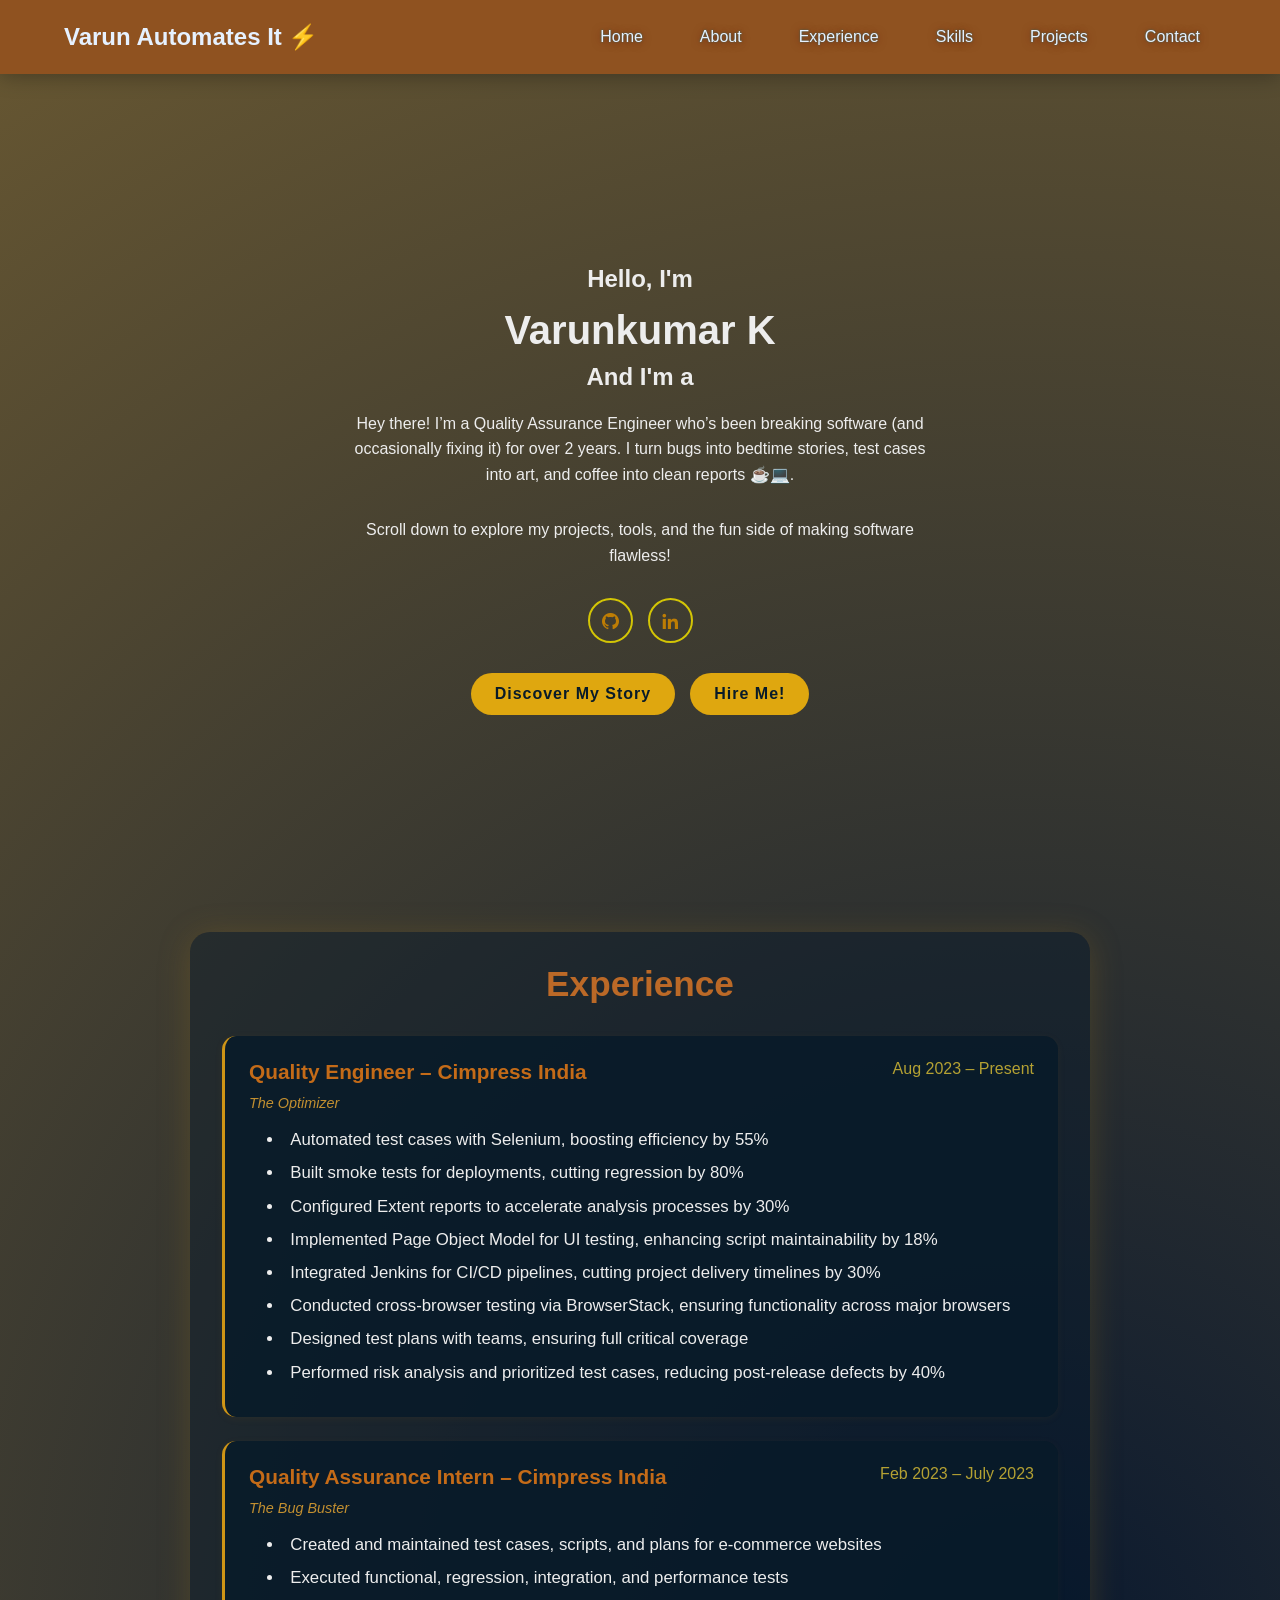
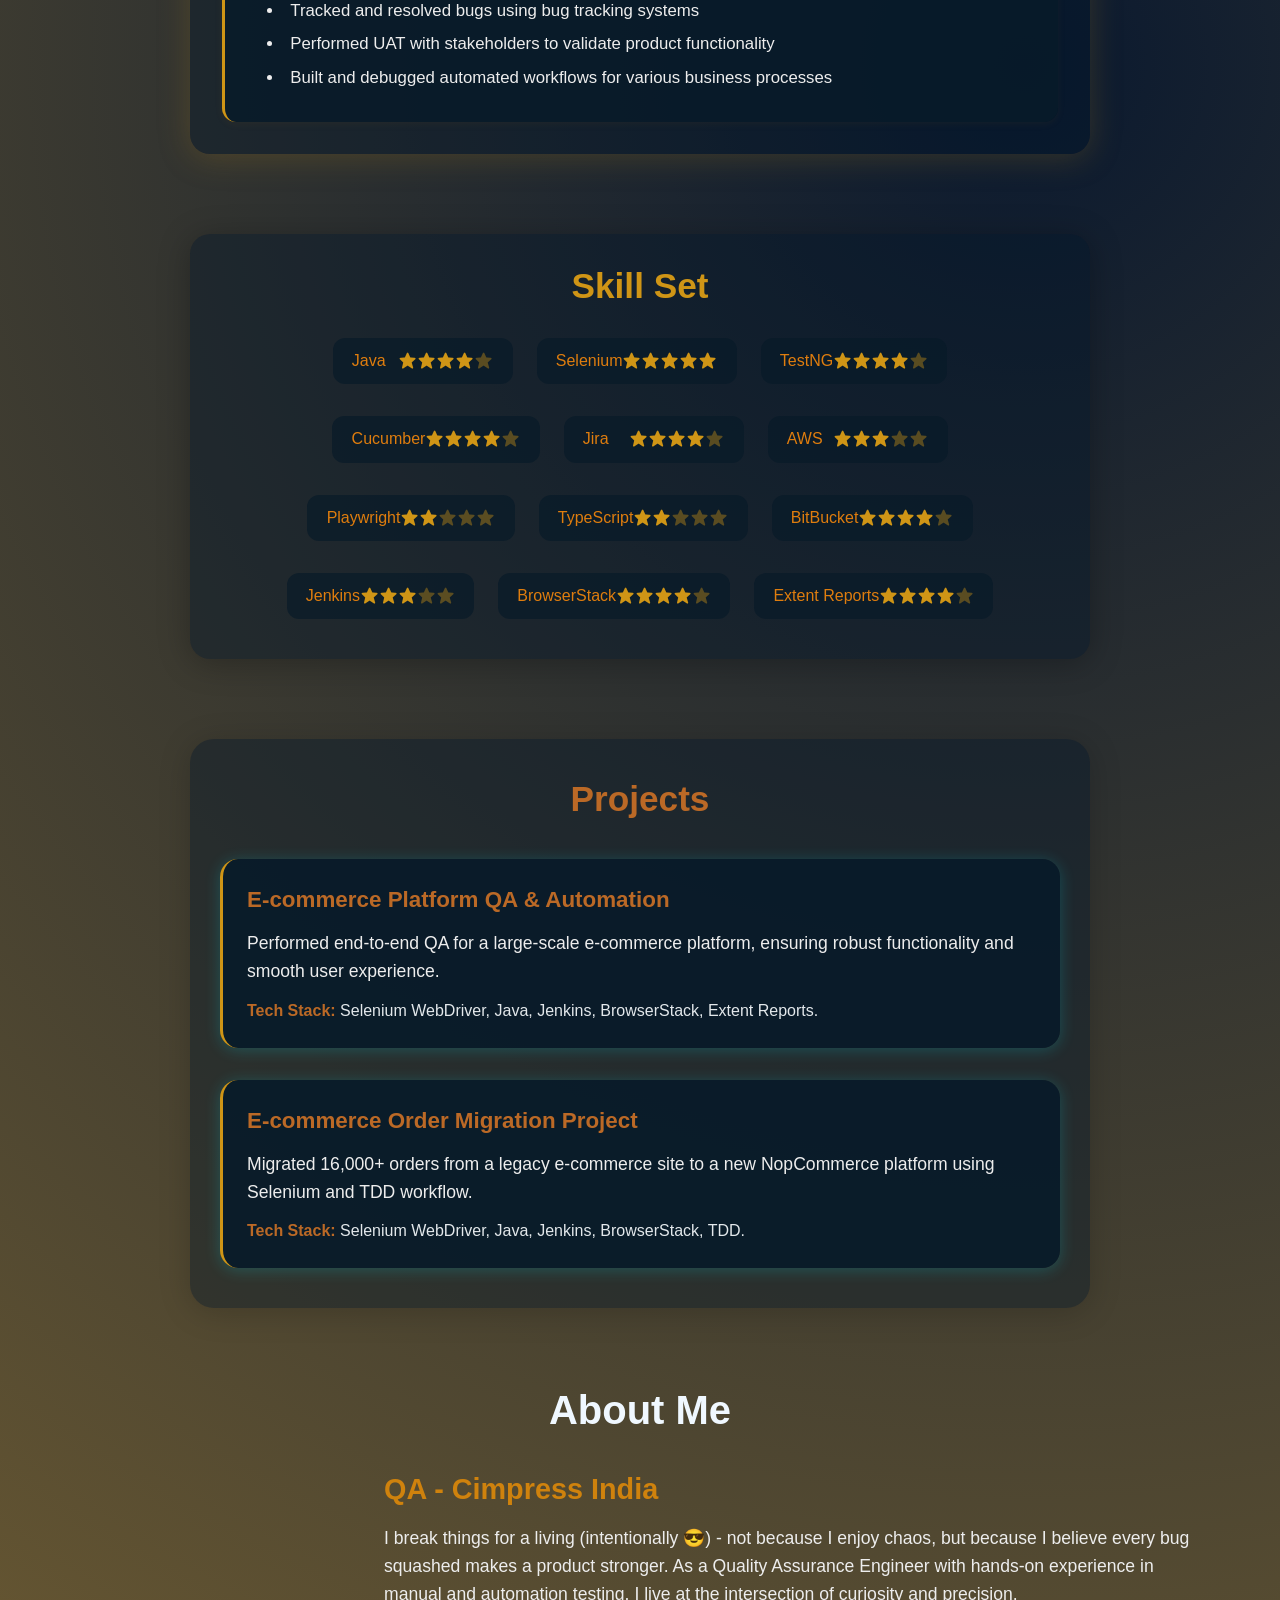
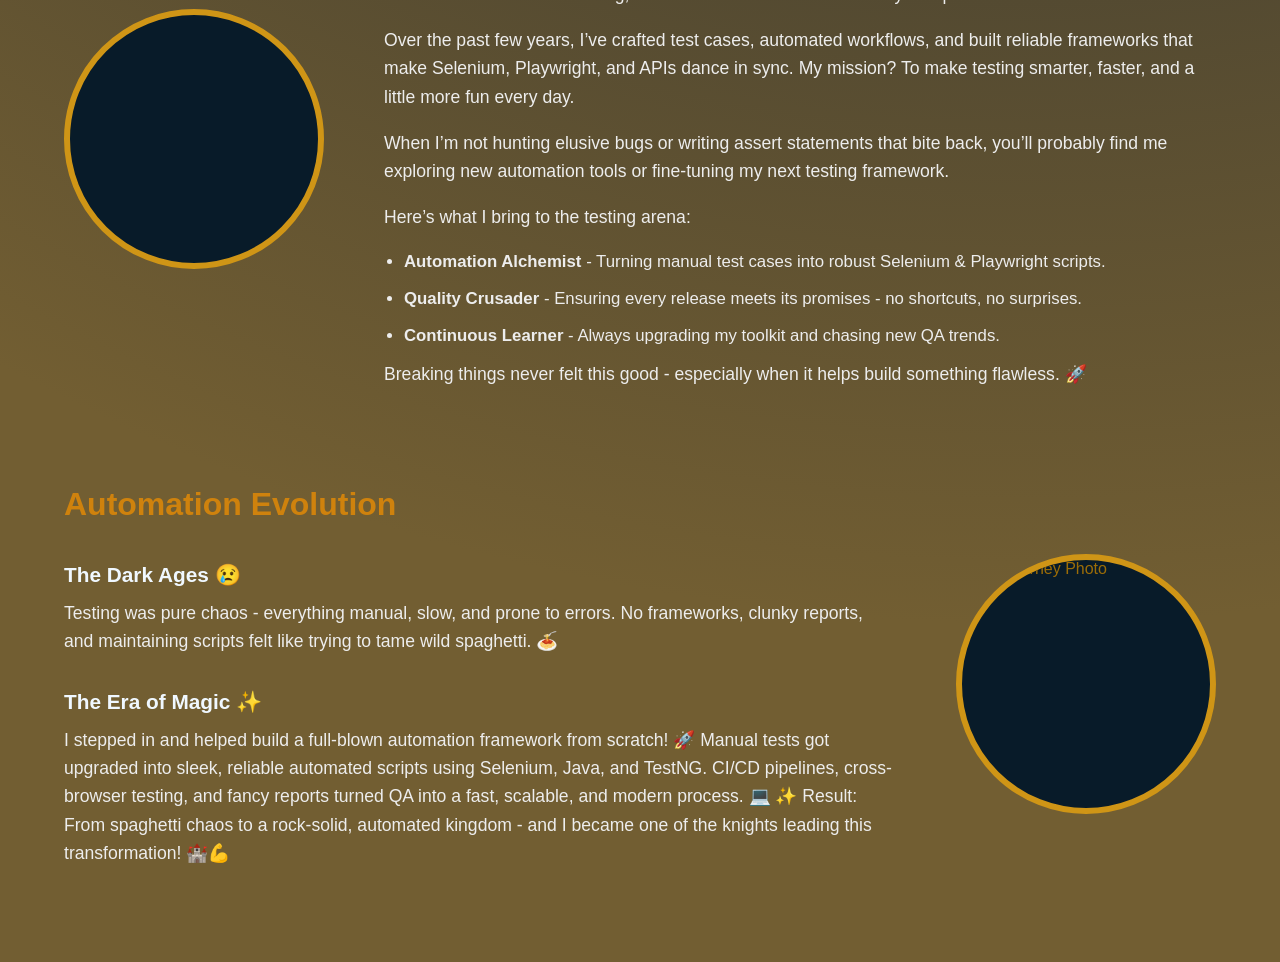
==== index.html @ 40027a7e "Auto-generated commit" ====
<!DOCTYPE html><html lang="en" data-beasties-container><head>
  <meta charset="utf-8">
  <title>Varunkumar K</title>
  <base href="/Portfolio/">
  <meta name="viewport" content="width=device-width, initial-scale=1.0">
  <link rel="icon" type="image/x-icon" href="/angular-portfolio/src/favicon.ico">
  <link rel="apple-touch-icon" sizes="180x180" href="/angular-portfolio/src/apple-touch-icon.png">
  <link rel="icon" type="image/png" sizes="32x32" href="/angular-portfolio/src/favicon-32x32.png">
  <link rel="icon" type="image/png" sizes="16x16" href="/angular-portfolio/src/favicon-16x16.png">
  <link rel="manifest" href="/angular-portfolio/src/site.webmanifest">
  <link href="https://unpkg.com/boxicons@2.1.4/css/boxicons.min.css" rel="stylesheet">
  <!-- Google tag (gtag.js) -->
  <script async src="https://www.googletagmanager.com/gtag/js?id=G-LYVRQE9E4B"></script>
  <script>
  window.dataLayer = window.dataLayer || [];
  function gtag(){dataLayer.push(arguments);}
  gtag('js', new Date());

  gtag('config', 'G-LYVRQE9E4B');
  </script>
<style>*{margin:0;padding:0;box-sizing:border-box;font-family:Poppins,sans-serif}body{color:#9c6d07;background:radial-gradient(circle at 80% 40%,#0a192f,#725e32 80%);min-height:100vh}a{transition:color .3s,background .3s}img{display:block;max-width:100%;height:auto}
</style><link rel="stylesheet" href="styles-2BY7KJ5V.css" media="print" onload="this.media='all'"><noscript><link rel="stylesheet" href="styles-2BY7KJ5V.css"></noscript><style ng-app-id="ng">.header[_ngcontent-ng-c1171957873]{position:fixed;top:0;left:0;width:100%;padding:20px 5%;display:flex;justify-content:space-between;align-items:center;z-index:1000;background:#8f5220;-webkit-backdrop-filter:blur(10px);backdrop-filter:blur(10px);box-shadow:0 2px 20px #0000004d}.logo[_ngcontent-ng-c1171957873]{font-size:1.5rem;color:#e6f1ff;text-decoration:none;font-weight:600;z-index:1001}.navbar[_ngcontent-ng-c1171957873]{display:flex;gap:25px}.navbar[_ngcontent-ng-c1171957873]   a[_ngcontent-ng-c1171957873]{font-size:1rem;color:#e6f1ff;text-shadow:0 1px 8px #72250e,0 0px 2px #1c777e;text-decoration:none;font-weight:500;transition:all .3s ease;padding:8px 16px;border-radius:25px;cursor:pointer}.navbar[_ngcontent-ng-c1171957873]   a[_ngcontent-ng-c1171957873]:hover{color:#cc8e1a;background:#00eeff1a;transform:translateY(-2px)}.hamburger[_ngcontent-ng-c1171957873]{display:none;flex-direction:column;cursor:pointer;padding:5px;z-index:1001}.hamburger[_ngcontent-ng-c1171957873]   span[_ngcontent-ng-c1171957873]{width:25px;height:3px;background:#c5940d;margin:3px 0;transition:.3s;border-radius:2px}.mobile-navbar[_ngcontent-ng-c1171957873]{position:fixed;top:0;right:-100%;width:280px;height:100vh;background:#081b29fa;-webkit-backdrop-filter:blur(20px);backdrop-filter:blur(20px);display:flex;flex-direction:column;align-items:center;gap:20px;transition:right .4s ease;z-index:1000;box-shadow:-5px 0 30px #00000080;padding:40px 0;overflow-y:auto}.mobile-navbar[_ngcontent-ng-c1171957873]:before{content:"";flex:1;min-height:0}.mobile-navbar[_ngcontent-ng-c1171957873]:after{content:"";flex:1;min-height:0}.mobile-navbar.active[_ngcontent-ng-c1171957873]{right:0}.mobile-navbar[_ngcontent-ng-c1171957873]   a[_ngcontent-ng-c1171957873]{font-size:1.2rem;color:#a87009;text-decoration:none;font-weight:500;padding:12px 25px;border-radius:30px;transition:all .3s ease;cursor:pointer;text-align:center;width:200px;border:2px solid transparent;flex-shrink:0}.mobile-navbar[_ngcontent-ng-c1171957873]   a[_ngcontent-ng-c1171957873]:hover{color:#081b29;background:#a7710d;transform:translate(-10px);box-shadow:0 5px 15px #0ef6}.menu-backdrop[_ngcontent-ng-c1171957873]{position:fixed;top:0;left:0;width:100%;height:100%;background:#af8434b3;-webkit-backdrop-filter:blur(5px);backdrop-filter:blur(5px);z-index:999;opacity:0;visibility:hidden;transition:all .3s ease}.menu-backdrop.active[_ngcontent-ng-c1171957873]{opacity:1;visibility:visible}.hamburger.active[_ngcontent-ng-c1171957873]   span[_ngcontent-ng-c1171957873]:nth-child(1){transform:rotate(-45deg) translate(-5px,6px)}.hamburger.active[_ngcontent-ng-c1171957873]   span[_ngcontent-ng-c1171957873]:nth-child(2){opacity:0}.hamburger.active[_ngcontent-ng-c1171957873]   span[_ngcontent-ng-c1171957873]:nth-child(3){transform:rotate(45deg) translate(-5px,-6px)}@media (max-width: 768px){.header[_ngcontent-ng-c1171957873]{padding:15px 5%}.navbar[_ngcontent-ng-c1171957873]{display:none}.hamburger[_ngcontent-ng-c1171957873]{display:flex}.logo[_ngcontent-ng-c1171957873]{font-size:1.3rem}}@media (max-width: 480px){.mobile-navbar[_ngcontent-ng-c1171957873]{width:250px}.mobile-navbar[_ngcontent-ng-c1171957873]   a[_ngcontent-ng-c1171957873]{font-size:1.2rem;width:180px;padding:10px 25px}.logo[_ngcontent-ng-c1171957873]{font-size:1.2rem}.hamburger[_ngcontent-ng-c1171957873]   span[_ngcontent-ng-c1171957873]{width:22px}}.mobile-navbar[_ngcontent-ng-c1171957873]   a[_ngcontent-ng-c1171957873]{opacity:0;transform:translate(50px);transition:all .4s ease}.mobile-navbar.active[_ngcontent-ng-c1171957873]   a[_ngcontent-ng-c1171957873]{opacity:1;transform:translate(0)}.mobile-navbar[_ngcontent-ng-c1171957873]   a[_ngcontent-ng-c1171957873]:nth-child(1){transition-delay:.1s}.mobile-navbar[_ngcontent-ng-c1171957873]   a[_ngcontent-ng-c1171957873]:nth-child(2){transition-delay:.15s}.mobile-navbar[_ngcontent-ng-c1171957873]   a[_ngcontent-ng-c1171957873]:nth-child(3){transition-delay:.2s}.mobile-navbar[_ngcontent-ng-c1171957873]   a[_ngcontent-ng-c1171957873]:nth-child(4){transition-delay:.25s}.mobile-navbar[_ngcontent-ng-c1171957873]   a[_ngcontent-ng-c1171957873]:nth-child(5){transition-delay:.3s}.mobile-navbar[_ngcontent-ng-c1171957873]   a[_ngcontent-ng-c1171957873]:nth-child(6){transition-delay:.35s}</style><style ng-app-id="ng">html[_ngcontent-ng-c189618813]{scroll-behavior:smooth}.home[_ngcontent-ng-c189618813]{position:relative;width:100%;height:100vh;display:flex;align-items:center;justify-content:center;padding:80px 5% 0;box-sizing:border-box}.home-content[_ngcontent-ng-c189618813]{max-width:600px;text-align:center}.home-content[_ngcontent-ng-c189618813]   h1[_ngcontent-ng-c189618813]{font-size:2.5rem;font-weight:700;color:#ededed;margin-bottom:10px}.home-content[_ngcontent-ng-c189618813]   h3[_ngcontent-ng-c189618813]{font-size:1.5rem;font-weight:600;color:#ededed;margin-bottom:15px}.home-content[_ngcontent-ng-c189618813]   p[_ngcontent-ng-c189618813]{margin:20px 0 30px;color:#ededed;font-size:1rem;line-height:1.6}.home-sci[_ngcontent-ng-c189618813]{display:flex;justify-content:center;gap:15px;margin:30px 0}.home-sci[_ngcontent-ng-c189618813]   a[_ngcontent-ng-c189618813]{display:inline-flex;justify-content:center;align-items:center;width:45px;height:45px;background:transparent;border:2px solid rgb(211,197,5);border-radius:50%;font-size:20px;color:#be7d04;text-decoration:none;transition:all .3s ease}.home-sci[_ngcontent-ng-c189618813]   a[_ngcontent-ng-c189618813]:hover{background:#b95b02;color:#074935;box-shadow:0 0 20px #c0861a;transform:translateY(-3px)}.home-btn-row[_ngcontent-ng-c189618813]{display:flex;gap:15px;margin-top:20px;justify-content:center;flex-wrap:wrap}.btn-box[_ngcontent-ng-c189618813]{display:inline-block;padding:12px 24px;background:#dfa70f;border-radius:40px;font-size:16px;color:#081b29;letter-spacing:1px;text-decoration:none;font-weight:600;transition:all .3s ease;border:none;cursor:pointer}.btn-box[_ngcontent-ng-c189618813]:hover{box-shadow:0 0 20px #cf9516;transform:translateY(-2px)}.typing[_ngcontent-ng-c189618813]{color:#d69533}@media (max-width: 768px){.home[_ngcontent-ng-c189618813]{padding:100px 20px 0;height:auto;min-height:100vh}.home-content[_ngcontent-ng-c189618813]   h1[_ngcontent-ng-c189618813]{font-size:2rem}.home-content[_ngcontent-ng-c189618813]   h3[_ngcontent-ng-c189618813]{font-size:1.3rem}.home-content[_ngcontent-ng-c189618813]   p[_ngcontent-ng-c189618813]{font-size:.95rem}.home-btn-row[_ngcontent-ng-c189618813]{flex-direction:column;align-items:center}.btn-box[_ngcontent-ng-c189618813]{width:200px;text-align:center}.home-sci[_ngcontent-ng-c189618813]   a[_ngcontent-ng-c189618813]{width:40px;height:40px;font-size:18px}}@media (max-width: 480px){.home-content[_ngcontent-ng-c189618813]   h1[_ngcontent-ng-c189618813]{font-size:1.8rem}.home-content[_ngcontent-ng-c189618813]   h3[_ngcontent-ng-c189618813]{font-size:1.2rem}.home-content[_ngcontent-ng-c189618813]   p[_ngcontent-ng-c189618813]{font-size:.9rem}.btn-box[_ngcontent-ng-c189618813]{padding:10px 20px;font-size:14px}.home-sci[_ngcontent-ng-c189618813]   a[_ngcontent-ng-c189618813]{width:38px;height:38px;font-size:16px}}</style><style ng-app-id="ng">.experience-section[_ngcontent-ng-c659914513]{background:#00142866;border-radius:20px;padding:2rem;margin:2rem 5%;box-shadow:0 4px 32px #a87b1a44;max-width:900px;margin-left:auto;margin-right:auto}.experience-title[_ngcontent-ng-c659914513]{font-size:2.2rem;color:#bb6927;margin-bottom:32px;text-align:center;font-weight:700}.experience-grid[_ngcontent-ng-c659914513]{display:flex;flex-direction:column;gap:1.5rem}.experience-item[_ngcontent-ng-c659914513]{background:#081b29d9;border-radius:14px;padding:1.5rem;box-shadow:0 2px 8px #c4761111;transition:all .3s ease;border-left:3px solid rgb(207,149,22)}.exp-header[_ngcontent-ng-c659914513]{display:flex;justify-content:space-between;align-items:flex-start;margin-bottom:1rem;flex-wrap:wrap;gap:.5rem}.exp-role[_ngcontent-ng-c659914513]{font-weight:600;color:#c46b18;font-size:1.3rem;flex:1}.exp-duration[_ngcontent-ng-c659914513]{color:#b4a133;font-size:1rem;font-weight:500}.exp-tagline[_ngcontent-ng-c659914513]{color:#c28f30;font-size:.9rem;font-style:italic;width:100%;margin-top:.2rem}.exp-stars[_ngcontent-ng-c659914513]{margin-bottom:1rem;text-align:left}.star[_ngcontent-ng-c659914513]{color:#0ef;font-size:1.2rem;margin-right:2px}.exp-details[_ngcontent-ng-c659914513]{margin:0;padding-left:1.1em;font-size:1.05rem;color:#ededed;list-style:disc inside}.exp-details[_ngcontent-ng-c659914513]   li[_ngcontent-ng-c659914513]{margin-bottom:.5rem;line-height:1.5}@media (max-width: 768px){.experience-section[_ngcontent-ng-c659914513]{margin:2rem 3%;padding:1.5rem}.experience-title[_ngcontent-ng-c659914513]{font-size:1.8rem;margin-bottom:24px}.experience-item[_ngcontent-ng-c659914513]{padding:1.2rem}.exp-role[_ngcontent-ng-c659914513]{font-size:1.1rem}.exp-details[_ngcontent-ng-c659914513]{font-size:.95rem}.exp-header[_ngcontent-ng-c659914513]{flex-direction:column;align-items:flex-start;gap:.3rem}}@media (max-width: 480px){.experience-section[_ngcontent-ng-c659914513]{margin:1rem 2%;padding:1rem;border-radius:15px}.experience-title[_ngcontent-ng-c659914513]{font-size:1.6rem}.experience-item[_ngcontent-ng-c659914513]{padding:1rem}.exp-role[_ngcontent-ng-c659914513]{font-size:1rem}.exp-details[_ngcontent-ng-c659914513]{font-size:.9rem;padding-left:1em}.star[_ngcontent-ng-c659914513]{font-size:1rem}}</style><style ng-app-id="ng">.skills-section[_ngcontent-ng-c92097643]{background:#00142866;border-radius:20px;padding:2rem;margin:2rem 10%;box-shadow:0 4px 32px #0004;max-width:900px;margin-left:auto;margin-right:auto;margin-top:80px}.skills-title[_ngcontent-ng-c92097643]{font-size:2.2rem;color:#cf9516;margin-bottom:32px;text-align:center;font-weight:700}.skills-list[_ngcontent-ng-c92097643]{display:flex;flex-wrap:wrap;gap:1.5rem;justify-content:center}.skill[_ngcontent-ng-c92097643]{min-width:180px;display:flex;align-items:center;justify-content:space-between;background:#081b29b3;border-radius:12px;padding:.7rem 1.2rem;margin-bottom:.5rem}.skill-name[_ngcontent-ng-c92097643]{font-weight:500;color:#df7d0e}.stars[_ngcontent-ng-c92097643]   .bx[_ngcontent-ng-c92097643]{color:#cf9516;font-size:1.2rem;opacity:.4}.stars[_ngcontent-ng-c92097643]   .filled[_ngcontent-ng-c92097643]{opacity:1;gap:4px;margin-top:2px}.star[_ngcontent-ng-c92097643]{font-size:1.5rem;color:#222c3a;filter:drop-shadow(0 1px 2px #0ef6);transition:color .2s}.star.filled[_ngcontent-ng-c92097643]{color:#0ef;text-shadow:0 0 8px #0efb,0 2px 8px #0ef2}.star.half[_ngcontent-ng-c92097643]{color:linear-gradient(90deg,#0ef 50%,#222c3a 50%)}@media (max-width: 700px){.skills-section[_ngcontent-ng-c92097643]{padding:18px 4vw;border-radius:10px}.skills-row[_ngcontent-ng-c92097643]{flex-direction:column;gap:18px}}</style><style ng-app-id="ng">.projects-section[_ngcontent-ng-c1478212409]{max-width:900px;margin:80px auto;padding:40px 30px;background:#00142866;border-radius:24px;box-shadow:0 4px 32px #0000002e}.projects-title[_ngcontent-ng-c1478212409]{font-size:2.2rem;color:#bb6926;margin-bottom:40px;text-align:center;font-weight:700}.projects-list[_ngcontent-ng-c1478212409]{display:flex;flex-direction:column;gap:32px}.project-card[_ngcontent-ng-c1478212409]{background:#081b29eb;border-radius:18px;box-shadow:0 2px 16px #0ef3;padding:28px 24px;transition:all .3s ease;border-left:3px solid rgb(207,149,22)}.project-card[_ngcontent-ng-c1478212409]:hover{box-shadow:0 6px 32px #cf9516;background:#081b29fa;transform:translateY(-2px)}.project-title[_ngcontent-ng-c1478212409]{font-size:1.4rem;color:#bb6926;font-weight:600;margin-bottom:16px}.project-desc[_ngcontent-ng-c1478212409]{color:#ededed;font-size:1.1rem;margin-bottom:16px;line-height:1.6}.project-tech[_ngcontent-ng-c1478212409]{color:#e3e8eb;font-size:1rem;margin-top:12px}.project-tech[_ngcontent-ng-c1478212409]   span[_ngcontent-ng-c1478212409]{color:#bb6926;font-weight:600}@media (max-width: 768px){.projects-section[_ngcontent-ng-c1478212409]{margin:60px 20px;padding:30px 20px;border-radius:20px}.projects-title[_ngcontent-ng-c1478212409]{font-size:1.8rem;margin-bottom:30px}.project-card[_ngcontent-ng-c1478212409]{padding:24px 20px}.project-title[_ngcontent-ng-c1478212409]{font-size:1.2rem}.project-desc[_ngcontent-ng-c1478212409]{font-size:1rem}.project-tech[_ngcontent-ng-c1478212409]{font-size:.9rem}}@media (max-width: 480px){.projects-section[_ngcontent-ng-c1478212409]{margin:40px 15px;padding:20px 15px;border-radius:15px}.projects-title[_ngcontent-ng-c1478212409]{font-size:1.6rem;margin-bottom:25px}.project-card[_ngcontent-ng-c1478212409]{padding:20px 16px}.project-title[_ngcontent-ng-c1478212409]{font-size:1.1rem}.project-desc[_ngcontent-ng-c1478212409]{font-size:.95rem}.project-tech[_ngcontent-ng-c1478212409]{font-size:.85rem}.projects-list[_ngcontent-ng-c1478212409]{gap:24px}}</style><style ng-app-id="ng">.about-me[_ngcontent-ng-c3927127805]{width:100%;display:flex;align-items:center;justify-content:center;margin:80px 0 40px;padding:0 5%;box-sizing:border-box}.about-me-vertical[_ngcontent-ng-c3927127805]{display:flex;flex-direction:column;width:100%;max-width:1200px}.about-me-title[_ngcontent-ng-c3927127805]{width:100%;margin-bottom:40px;text-align:center}.about-me-title[_ngcontent-ng-c3927127805]   h3[_ngcontent-ng-c3927127805]{font-size:2.5rem;color:#f0f8ff;font-weight:700;margin:0}.about-me-container[_ngcontent-ng-c3927127805]{display:flex;flex-direction:row;align-items:center;justify-content:center;gap:60px;width:100%}.about-me-img[_ngcontent-ng-c3927127805]{display:flex;justify-content:center;min-width:260px;min-height:260px}.about-me-img[_ngcontent-ng-c3927127805]   img[_ngcontent-ng-c3927127805]{width:260px;height:260px;object-fit:cover;border-radius:50%;border:6px solid rgb(207,149,22);background:#081b29}.about-me-content[_ngcontent-ng-c3927127805]{flex:1;display:flex;flex-direction:column;justify-content:center;align-items:flex-start}.about-me-content[_ngcontent-ng-c3927127805]   h3[_ngcontent-ng-c3927127805]{font-size:1.8rem;font-weight:600;color:#cf820d;margin-bottom:18px}.about-me-content[_ngcontent-ng-c3927127805]   p[_ngcontent-ng-c3927127805]{color:#ededed;margin-bottom:18px;font-size:1.1rem;line-height:1.6}.about-me-content[_ngcontent-ng-c3927127805]   ul[_ngcontent-ng-c3927127805]{color:#ededed;padding-left:20px;font-size:1.05rem;width:100%}.about-me-content[_ngcontent-ng-c3927127805]   ul[_ngcontent-ng-c3927127805]   li[_ngcontent-ng-c3927127805]{margin-bottom:10px;line-height:1.6}.my-journey-section[_ngcontent-ng-c3927127805]{width:100%;display:flex;justify-content:center;align-items:center;margin:80px 0;padding:0 5%;box-sizing:border-box}.my-journey-container[_ngcontent-ng-c3927127805]{display:flex;flex-direction:row;align-items:center;justify-content:center;gap:60px;max-width:1200px;width:100%}.my-journey-content[_ngcontent-ng-c3927127805]{flex:1;display:flex;flex-direction:column;justify-content:center;align-items:flex-start}.my-journey-content[_ngcontent-ng-c3927127805]   h3[_ngcontent-ng-c3927127805]{font-size:2rem;font-weight:700;color:#cf820d;margin-bottom:20px}.my-journey-content[_ngcontent-ng-c3927127805]   h4[_ngcontent-ng-c3927127805]{color:#f0f8ff;margin:20px 0 12px;font-size:1.3rem}.my-journey-content[_ngcontent-ng-c3927127805]   p[_ngcontent-ng-c3927127805]{color:#ededed;font-size:1.1rem;line-height:1.6;margin-bottom:15px}.my-journey-img[_ngcontent-ng-c3927127805]{display:flex;align-items:center;justify-content:center;min-width:260px}.my-journey-img[_ngcontent-ng-c3927127805]   img[_ngcontent-ng-c3927127805]{width:260px;height:260px;object-fit:cover;border-radius:50%;border:6px solid rgb(207,149,22);background:#081b29}@media (max-width: 768px){.about-me[_ngcontent-ng-c3927127805]{margin:60px 0 30px;padding:0 20px}.about-me-title[_ngcontent-ng-c3927127805]   h3[_ngcontent-ng-c3927127805]{font-size:2rem}.about-me-container[_ngcontent-ng-c3927127805]{flex-direction:column;gap:30px;text-align:center}.about-me-content[_ngcontent-ng-c3927127805]{align-items:center;text-align:center}.about-me-content[_ngcontent-ng-c3927127805]   h3[_ngcontent-ng-c3927127805]{font-size:1.5rem}.about-me-content[_ngcontent-ng-c3927127805]   p[_ngcontent-ng-c3927127805]{font-size:1rem}.about-me-img[_ngcontent-ng-c3927127805]   img[_ngcontent-ng-c3927127805]{width:200px;height:200px}.my-journey-section[_ngcontent-ng-c3927127805]{margin:60px 0;padding:0 20px}.my-journey-container[_ngcontent-ng-c3927127805]{flex-direction:column-reverse;gap:30px;text-align:center}.my-journey-content[_ngcontent-ng-c3927127805]{align-items:center;text-align:center}.my-journey-content[_ngcontent-ng-c3927127805]   h3[_ngcontent-ng-c3927127805]{font-size:1.8rem}.my-journey-content[_ngcontent-ng-c3927127805]   h4[_ngcontent-ng-c3927127805]{font-size:1.2rem}.my-journey-content[_ngcontent-ng-c3927127805]   p[_ngcontent-ng-c3927127805]{font-size:1rem}.my-journey-img[_ngcontent-ng-c3927127805]   img[_ngcontent-ng-c3927127805]{width:200px;height:200px}}@media (max-width: 480px){.about-me-img[_ngcontent-ng-c3927127805]   img[_ngcontent-ng-c3927127805], .my-journey-img[_ngcontent-ng-c3927127805]   img[_ngcontent-ng-c3927127805]{width:180px;height:180px}.about-me-title[_ngcontent-ng-c3927127805]   h3[_ngcontent-ng-c3927127805]{font-size:1.8rem}.my-journey-content[_ngcontent-ng-c3927127805]   h3[_ngcontent-ng-c3927127805]{font-size:1.6rem}}</style><style ng-app-id="ng">.contact-backdrop[_ngcontent-ng-c4085684712]{position:fixed;inset:0;background:#00000073;z-index:1000;overflow:hidden}.contact-modal[_ngcontent-ng-c4085684712]{position:fixed;top:50%;left:50%;transform:translate(-50%,-50%);background:#74612d;color:#ededed;border-radius:18px;box-shadow:0 8px 40px #c0780c66;padding:2.2rem 2.5rem 1.5rem;z-index:1001;min-width:340px;max-width:500px;width:420px;animation:_ngcontent-ng-c4085684712_fadeIn .3s;box-sizing:border-box;max-height:90vh;overflow-y:auto}@keyframes _ngcontent-ng-c4085684712_fadeIn{0%{opacity:0;transform:translate(-50%,-60%)}to{opacity:1;transform:translate(-50%,-50%)}}.contact-modal[_ngcontent-ng-c4085684712]   h2[_ngcontent-ng-c4085684712]{color:#c48613;margin-bottom:1.5rem;text-align:center;font-size:1.8rem;position:sticky;top:0;background:#0a1a2a;padding:10px 0;z-index:1}.contact-row[_ngcontent-ng-c4085684712]{display:flex;gap:1.2rem;margin-bottom:1.2rem}.contact-field[_ngcontent-ng-c4085684712]{flex:1;display:flex;flex-direction:column}.contact-field[_ngcontent-ng-c4085684712]   label[_ngcontent-ng-c4085684712]{font-size:1rem;color:#b0eaff;margin-bottom:.5rem;font-weight:500}.contact-field[_ngcontent-ng-c4085684712]   input[_ngcontent-ng-c4085684712], .contact-field[_ngcontent-ng-c4085684712]   textarea[_ngcontent-ng-c4085684712]{background:#102027;color:#ededed;border:1.5px solid rgba(0,238,255,.2);border-radius:7px;padding:.7rem .9rem;font-size:1rem;outline:none;transition:border .2s,box-shadow .2s;font-family:inherit;box-sizing:border-box;width:100%}.contact-field[_ngcontent-ng-c4085684712]   input[_ngcontent-ng-c4085684712]:focus, .contact-field[_ngcontent-ng-c4085684712]   textarea[_ngcontent-ng-c4085684712]:focus{border:1.5px solid #0ef;box-shadow:0 0 8px #0ef6}.contact-field[_ngcontent-ng-c4085684712]   textarea[_ngcontent-ng-c4085684712]{resize:vertical;min-height:120px;max-height:200px}.contact-field-full[_ngcontent-ng-c4085684712]{width:100%}.contact-actions[_ngcontent-ng-c4085684712]{display:flex;justify-content:flex-end;gap:1rem;margin-top:1.5rem;padding-top:.5rem;position:sticky;bottom:0;background:#0a1a2a;padding:15px 0 5px}.contact-actions[_ngcontent-ng-c4085684712]   button[_ngcontent-ng-c4085684712]{background:#9e7d22;color:#081b29;border:none;border-radius:7px;padding:.7rem 1.5rem;font-size:1rem;font-weight:600;cursor:pointer;transition:all .2s;min-width:80px}.contact-actions[_ngcontent-ng-c4085684712]   button[type=button][_ngcontent-ng-c4085684712]{background:transparent;color:#ededed;border:1.5px solid rgba(141,150,15,.4)}.contact-actions[_ngcontent-ng-c4085684712]   button[_ngcontent-ng-c4085684712]:hover:not(:disabled){transform:translateY(-1px);box-shadow:0 4px 12px #bb9b0a66}.contact-actions[_ngcontent-ng-c4085684712]   button[type=button][_ngcontent-ng-c4085684712]:hover:not(:disabled){background:#00eeff1a}.contact-actions[_ngcontent-ng-c4085684712]   button[_ngcontent-ng-c4085684712]:disabled{opacity:.6;cursor:not-allowed;transform:none!important}.contact-success[_ngcontent-ng-c4085684712], .contact-error[_ngcontent-ng-c4085684712]{margin-top:1rem;text-align:center;padding:.8rem;border-radius:5px;position:sticky;bottom:70px;background:#0a1a2a}.contact-success[_ngcontent-ng-c4085684712]{color:#0ef;background:#00eeff1a}.contact-error[_ngcontent-ng-c4085684712]{color:#ff4b4b;background:#ff4b4b1a}.contact-modal[_ngcontent-ng-c4085684712]::-webkit-scrollbar{width:8px}.contact-modal[_ngcontent-ng-c4085684712]::-webkit-scrollbar-track{background:#00eeff1a;border-radius:4px;margin:10px 0}.contact-modal[_ngcontent-ng-c4085684712]::-webkit-scrollbar-thumb{background:#0ef;border-radius:4px}.contact-modal[_ngcontent-ng-c4085684712]::-webkit-scrollbar-thumb:hover{background:#0cf}@media (max-width: 600px){.contact-modal[_ngcontent-ng-c4085684712]{padding:1.5rem 1.2rem 1.2rem;min-width:0;width:95vw;margin:1rem;max-height:85vh}.contact-row[_ngcontent-ng-c4085684712]{flex-direction:column;gap:.8rem;margin-bottom:.8rem}.contact-actions[_ngcontent-ng-c4085684712]{flex-direction:column-reverse;gap:.8rem;position:relative}.contact-actions[_ngcontent-ng-c4085684712]   button[_ngcontent-ng-c4085684712]{width:100%}.contact-field[_ngcontent-ng-c4085684712]   textarea[_ngcontent-ng-c4085684712]{min-height:100px;max-height:150px}.contact-modal[_ngcontent-ng-c4085684712]   h2[_ngcontent-ng-c4085684712]{font-size:1.5rem;position:relative;padding:0}}@media (max-width: 380px){.contact-modal[_ngcontent-ng-c4085684712]{padding:1.2rem 1rem 1rem;max-height:80vh}.contact-field[_ngcontent-ng-c4085684712]   textarea[_ngcontent-ng-c4085684712]{min-height:80px;max-height:120px}}</style></head>
<body><!--nghm--><script type="text/javascript" id="ng-event-dispatch-contract">(()=>{function p(t,n,r,o,e,i,f,m){return{eventType:t,event:n,targetElement:r,eic:o,timeStamp:e,eia:i,eirp:f,eiack:m}}function u(t){let n=[],r=e=>{n.push(e)};return{c:t,q:n,et:[],etc:[],d:r,h:e=>{r(p(e.type,e,e.target,t,Date.now()))}}}function s(t,n,r){for(let o=0;o<n.length;o++){let e=n[o];(r?t.etc:t.et).push(e),t.c.addEventListener(e,t.h,r)}}function c(t,n,r,o,e=window){let i=u(t);e._ejsas||(e._ejsas={}),e._ejsas[n]=i,s(i,r),s(i,o,!0)}window.__jsaction_bootstrap=c;})();
</script><script>window.__jsaction_bootstrap(document.body,"ng",["click"],[]);</script>
  <app-root ng-version="20.3.3" ngh="0" ng-server-context="ssg"><app-navbar _nghost-ng-c1171957873 ngh="0"><header _ngcontent-ng-c1171957873 class="header"><a _ngcontent-ng-c1171957873 href="#" class="logo">Varun Automates It ⚡</a><div _ngcontent-ng-c1171957873 class="hamburger" jsaction="click:;"><span _ngcontent-ng-c1171957873></span><span _ngcontent-ng-c1171957873></span><span _ngcontent-ng-c1171957873></span></div><nav _ngcontent-ng-c1171957873 class="navbar"><a _ngcontent-ng-c1171957873 jsaction="click:;">Home</a><a _ngcontent-ng-c1171957873 jsaction="click:;">About</a><a _ngcontent-ng-c1171957873 jsaction="click:;">Experience</a><a _ngcontent-ng-c1171957873 jsaction="click:;">Skills</a><a _ngcontent-ng-c1171957873 jsaction="click:;">Projects</a><a _ngcontent-ng-c1171957873 jsaction="click:;">Contact</a></nav><nav _ngcontent-ng-c1171957873 class="mobile-navbar"><a _ngcontent-ng-c1171957873 jsaction="click:;">Home</a><a _ngcontent-ng-c1171957873 jsaction="click:;">About</a><a _ngcontent-ng-c1171957873 jsaction="click:;">Experience</a><a _ngcontent-ng-c1171957873 jsaction="click:;">Skills</a><a _ngcontent-ng-c1171957873 jsaction="click:;">Projects</a><a _ngcontent-ng-c1171957873 jsaction="click:;">Contact</a></nav><div _ngcontent-ng-c1171957873 class="menu-backdrop" jsaction="click:;"></div></header></app-navbar><app-homepage _nghost-ng-c189618813 ngh="0"><section _ngcontent-ng-c189618813 class="home"><div _ngcontent-ng-c189618813 class="home-content"><h3 _ngcontent-ng-c189618813>Hello, I'm</h3><h1 _ngcontent-ng-c189618813>Varunkumar K</h1><h3 _ngcontent-ng-c189618813>And I'm a <span _ngcontent-ng-c189618813 class="typing text"><!--ngetn--></span></h3><p _ngcontent-ng-c189618813>Hey there! I’m a Quality Assurance Engineer who’s been breaking software (and occasionally fixing it) for over 2 years. I turn bugs into bedtime stories, test cases into art, and coffee into clean reports ☕💻.</p><p _ngcontent-ng-c189618813>Scroll down to explore my projects, tools, and the fun side of making software flawless!</p><div _ngcontent-ng-c189618813 class="home-sci"><a _ngcontent-ng-c189618813 href="https://github.com/VarunkumarK-Careers"><i _ngcontent-ng-c189618813 class="bx bxl-github"></i></a><a _ngcontent-ng-c189618813 href="https://www.linkedin.com/in/varunkumar-k-0819b7214/"><i _ngcontent-ng-c189618813 class="bx bxl-linkedin"></i></a></div><div _ngcontent-ng-c189618813 class="home-btn-row"><a _ngcontent-ng-c189618813 routerlink="/" fragment="about" class="btn-box" href="/Portfolio/#about" jsaction="click:;">Discover My Story</a><a _ngcontent-ng-c189618813 href="assets/Varunkumar_K_Quality_Engineer_Resume.pdf" download class="btn-box">Hire Me!</a></div></div></section></app-homepage><app-experience _nghost-ng-c659914513 ngh="1"><section _ngcontent-ng-c659914513 id="experience" class="experience-section"><h2 _ngcontent-ng-c659914513 class="experience-title">Experience</h2><div _ngcontent-ng-c659914513 class="experience-grid"><div _ngcontent-ng-c659914513 class="experience-item"><div _ngcontent-ng-c659914513 class="exp-header"><div _ngcontent-ng-c659914513 class="exp-role">Quality Engineer – Cimpress India</div><div _ngcontent-ng-c659914513 class="exp-duration">Aug 2023 – Present</div><div _ngcontent-ng-c659914513 class="exp-tagline">The Optimizer</div></div><ul _ngcontent-ng-c659914513 class="exp-details"><li _ngcontent-ng-c659914513>Automated test cases with Selenium, boosting efficiency by 55%</li><li _ngcontent-ng-c659914513>Built smoke tests for deployments, cutting regression by 80%</li><li _ngcontent-ng-c659914513>Configured Extent reports to accelerate analysis processes by 30%</li><li _ngcontent-ng-c659914513>Implemented Page Object Model for UI testing, enhancing script maintainability by 18%</li><li _ngcontent-ng-c659914513>Integrated Jenkins for CI/CD pipelines, cutting project delivery timelines by 30%</li><li _ngcontent-ng-c659914513>Conducted cross-browser testing via BrowserStack, ensuring functionality across major browsers</li><li _ngcontent-ng-c659914513>Designed test plans with teams, ensuring full critical coverage</li><li _ngcontent-ng-c659914513>Performed risk analysis and prioritized test cases, reducing post-release defects by 40%</li><!----></ul></div><div _ngcontent-ng-c659914513 class="experience-item"><div _ngcontent-ng-c659914513 class="exp-header"><div _ngcontent-ng-c659914513 class="exp-role">Quality Assurance Intern – Cimpress India</div><div _ngcontent-ng-c659914513 class="exp-duration">Feb 2023 – July 2023</div><div _ngcontent-ng-c659914513 class="exp-tagline">The Bug Buster</div></div><ul _ngcontent-ng-c659914513 class="exp-details"><li _ngcontent-ng-c659914513>Created and maintained test cases, scripts, and plans for e-commerce websites</li><li _ngcontent-ng-c659914513>Executed functional, regression, integration, and performance tests</li><li _ngcontent-ng-c659914513>Tracked and resolved bugs using bug tracking systems</li><li _ngcontent-ng-c659914513>Performed UAT with stakeholders to validate product functionality</li><li _ngcontent-ng-c659914513>Built and debugged automated workflows for various business processes</li><!----></ul></div><!----></div></section></app-experience><app-skills _nghost-ng-c92097643 ngh="2"><section _ngcontent-ng-c92097643 id="skills" class="skills-section"><h2 _ngcontent-ng-c92097643 class="skills-title">Skill Set</h2><div _ngcontent-ng-c92097643 class="skills-list"><div _ngcontent-ng-c92097643 class="skill"><span _ngcontent-ng-c92097643 class="skill-name">Java</span><span _ngcontent-ng-c92097643 class="stars"><i _ngcontent-ng-c92097643 class="bx bxs-star filled"></i><!----><i _ngcontent-ng-c92097643 class="bx bxs-star filled"></i><!----><i _ngcontent-ng-c92097643 class="bx bxs-star filled"></i><!----><i _ngcontent-ng-c92097643 class="bx bxs-star filled"></i><!----><i _ngcontent-ng-c92097643 class="bx bxs-star"></i><!----><!----></span></div><div _ngcontent-ng-c92097643 class="skill"><span _ngcontent-ng-c92097643 class="skill-name">Selenium</span><span _ngcontent-ng-c92097643 class="stars"><i _ngcontent-ng-c92097643 class="bx bxs-star filled"></i><!----><i _ngcontent-ng-c92097643 class="bx bxs-star filled"></i><!----><i _ngcontent-ng-c92097643 class="bx bxs-star filled"></i><!----><i _ngcontent-ng-c92097643 class="bx bxs-star filled"></i><!----><i _ngcontent-ng-c92097643 class="bx bxs-star filled"></i><!----><!----></span></div><div _ngcontent-ng-c92097643 class="skill"><span _ngcontent-ng-c92097643 class="skill-name">TestNG</span><span _ngcontent-ng-c92097643 class="stars"><i _ngcontent-ng-c92097643 class="bx bxs-star filled"></i><!----><i _ngcontent-ng-c92097643 class="bx bxs-star filled"></i><!----><i _ngcontent-ng-c92097643 class="bx bxs-star filled"></i><!----><i _ngcontent-ng-c92097643 class="bx bxs-star filled"></i><!----><i _ngcontent-ng-c92097643 class="bx bxs-star"></i><!----><!----></span></div><div _ngcontent-ng-c92097643 class="skill"><span _ngcontent-ng-c92097643 class="skill-name">Cucumber</span><span _ngcontent-ng-c92097643 class="stars"><i _ngcontent-ng-c92097643 class="bx bxs-star filled"></i><!----><i _ngcontent-ng-c92097643 class="bx bxs-star filled"></i><!----><i _ngcontent-ng-c92097643 class="bx bxs-star filled"></i><!----><i _ngcontent-ng-c92097643 class="bx bxs-star filled"></i><!----><i _ngcontent-ng-c92097643 class="bx bxs-star"></i><!----><!----></span></div><div _ngcontent-ng-c92097643 class="skill"><span _ngcontent-ng-c92097643 class="skill-name">Jira</span><span _ngcontent-ng-c92097643 class="stars"><i _ngcontent-ng-c92097643 class="bx bxs-star filled"></i><!----><i _ngcontent-ng-c92097643 class="bx bxs-star filled"></i><!----><i _ngcontent-ng-c92097643 class="bx bxs-star filled"></i><!----><i _ngcontent-ng-c92097643 class="bx bxs-star filled"></i><!----><i _ngcontent-ng-c92097643 class="bx bxs-star"></i><!----><!----></span></div><div _ngcontent-ng-c92097643 class="skill"><span _ngcontent-ng-c92097643 class="skill-name">AWS</span><span _ngcontent-ng-c92097643 class="stars"><i _ngcontent-ng-c92097643 class="bx bxs-star filled"></i><!----><i _ngcontent-ng-c92097643 class="bx bxs-star filled"></i><!----><i _ngcontent-ng-c92097643 class="bx bxs-star filled"></i><!----><i _ngcontent-ng-c92097643 class="bx bxs-star"></i><!----><i _ngcontent-ng-c92097643 class="bx bxs-star"></i><!----><!----></span></div><div _ngcontent-ng-c92097643 class="skill"><span _ngcontent-ng-c92097643 class="skill-name">Playwright</span><span _ngcontent-ng-c92097643 class="stars"><i _ngcontent-ng-c92097643 class="bx bxs-star filled"></i><!----><i _ngcontent-ng-c92097643 class="bx bxs-star filled"></i><!----><i _ngcontent-ng-c92097643 class="bx bxs-star"></i><!----><i _ngcontent-ng-c92097643 class="bx bxs-star"></i><!----><i _ngcontent-ng-c92097643 class="bx bxs-star"></i><!----><!----></span></div><div _ngcontent-ng-c92097643 class="skill"><span _ngcontent-ng-c92097643 class="skill-name">TypeScript</span><span _ngcontent-ng-c92097643 class="stars"><i _ngcontent-ng-c92097643 class="bx bxs-star filled"></i><!----><i _ngcontent-ng-c92097643 class="bx bxs-star filled"></i><!----><i _ngcontent-ng-c92097643 class="bx bxs-star"></i><!----><i _ngcontent-ng-c92097643 class="bx bxs-star"></i><!----><i _ngcontent-ng-c92097643 class="bx bxs-star"></i><!----><!----></span></div><div _ngcontent-ng-c92097643 class="skill"><span _ngcontent-ng-c92097643 class="skill-name">BitBucket</span><span _ngcontent-ng-c92097643 class="stars"><i _ngcontent-ng-c92097643 class="bx bxs-star filled"></i><!----><i _ngcontent-ng-c92097643 class="bx bxs-star filled"></i><!----><i _ngcontent-ng-c92097643 class="bx bxs-star filled"></i><!----><i _ngcontent-ng-c92097643 class="bx bxs-star filled"></i><!----><i _ngcontent-ng-c92097643 class="bx bxs-star"></i><!----><!----></span></div><div _ngcontent-ng-c92097643 class="skill"><span _ngcontent-ng-c92097643 class="skill-name">Jenkins</span><span _ngcontent-ng-c92097643 class="stars"><i _ngcontent-ng-c92097643 class="bx bxs-star filled"></i><!----><i _ngcontent-ng-c92097643 class="bx bxs-star filled"></i><!----><i _ngcontent-ng-c92097643 class="bx bxs-star filled"></i><!----><i _ngcontent-ng-c92097643 class="bx bxs-star"></i><!----><i _ngcontent-ng-c92097643 class="bx bxs-star"></i><!----><!----></span></div><div _ngcontent-ng-c92097643 class="skill"><span _ngcontent-ng-c92097643 class="skill-name">BrowserStack</span><span _ngcontent-ng-c92097643 class="stars"><i _ngcontent-ng-c92097643 class="bx bxs-star filled"></i><!----><i _ngcontent-ng-c92097643 class="bx bxs-star filled"></i><!----><i _ngcontent-ng-c92097643 class="bx bxs-star filled"></i><!----><i _ngcontent-ng-c92097643 class="bx bxs-star filled"></i><!----><i _ngcontent-ng-c92097643 class="bx bxs-star"></i><!----><!----></span></div><div _ngcontent-ng-c92097643 class="skill"><span _ngcontent-ng-c92097643 class="skill-name">Extent Reports</span><span _ngcontent-ng-c92097643 class="stars"><i _ngcontent-ng-c92097643 class="bx bxs-star filled"></i><!----><i _ngcontent-ng-c92097643 class="bx bxs-star filled"></i><!----><i _ngcontent-ng-c92097643 class="bx bxs-star filled"></i><!----><i _ngcontent-ng-c92097643 class="bx bxs-star filled"></i><!----><i _ngcontent-ng-c92097643 class="bx bxs-star"></i><!----><!----></span></div><!----></div></section></app-skills><app-projects _nghost-ng-c1478212409 ngh="3"><section _ngcontent-ng-c1478212409 id="projects" class="projects-section"><h2 _ngcontent-ng-c1478212409 class="projects-title">Projects</h2><div _ngcontent-ng-c1478212409 class="projects-list"><div _ngcontent-ng-c1478212409 class="project-card"><h3 _ngcontent-ng-c1478212409 class="project-title">E-commerce Platform QA &amp; Automation</h3><p _ngcontent-ng-c1478212409 class="project-desc">Performed end-to-end QA for a large-scale e-commerce platform, ensuring robust functionality and smooth user experience.</p><div _ngcontent-ng-c1478212409 class="project-tech"><span _ngcontent-ng-c1478212409>Tech Stack:</span> Selenium WebDriver, Java, Jenkins, BrowserStack, Extent Reports.</div></div><div _ngcontent-ng-c1478212409 class="project-card"><h3 _ngcontent-ng-c1478212409 class="project-title">E-commerce Order Migration Project</h3><p _ngcontent-ng-c1478212409 class="project-desc">Migrated 16,000+ orders from a legacy e-commerce site to a new NopCommerce platform using Selenium and TDD workflow.</p><div _ngcontent-ng-c1478212409 class="project-tech"><span _ngcontent-ng-c1478212409>Tech Stack:</span> Selenium WebDriver, Java, Jenkins, BrowserStack, TDD.</div></div><!----></div></section></app-projects><app-about-me _nghost-ng-c3927127805 ngh="0"><section _ngcontent-ng-c3927127805 id="about" class="about-me"><div _ngcontent-ng-c3927127805 class="about-me-vertical"><div _ngcontent-ng-c3927127805 class="about-me-title"><h3 _ngcontent-ng-c3927127805>About Me</h3></div><div _ngcontent-ng-c3927127805 class="about-me-container"><div _ngcontent-ng-c3927127805 class="about-me-img"><img _ngcontent-ng-c3927127805 src="assets/Varun2.jpg" alt="Profile"></div><div _ngcontent-ng-c3927127805 class="about-me-content"><h3 _ngcontent-ng-c3927127805>QA - Cimpress India</h3><p _ngcontent-ng-c3927127805>I break things for a living (intentionally 😎) - not because I enjoy chaos, but because I believe every bug squashed makes a product stronger. As a Quality Assurance Engineer with hands-on experience in manual and automation testing, I live at the intersection of curiosity and precision.</p><p _ngcontent-ng-c3927127805>Over the past few years, I’ve crafted test cases, automated workflows, and built reliable frameworks that make Selenium, Playwright, and APIs dance in sync. My mission? To make testing smarter, faster, and a little more fun every day.</p><p _ngcontent-ng-c3927127805>When I’m not hunting elusive bugs or writing assert statements that bite back, you’ll probably find me exploring new automation tools or fine-tuning my next testing framework.</p><p _ngcontent-ng-c3927127805>Here’s what I bring to the testing arena:</p><ul _ngcontent-ng-c3927127805><li _ngcontent-ng-c3927127805><strong _ngcontent-ng-c3927127805>Automation Alchemist</strong> - Turning manual test cases into robust Selenium &amp; Playwright scripts.</li><li _ngcontent-ng-c3927127805><strong _ngcontent-ng-c3927127805>Quality Crusader</strong> - Ensuring every release meets its promises - no shortcuts, no surprises.</li><li _ngcontent-ng-c3927127805><strong _ngcontent-ng-c3927127805>Continuous Learner</strong> - Always upgrading my toolkit and chasing new QA trends.</li></ul><p _ngcontent-ng-c3927127805>Breaking things never felt this good - especially when it helps build something flawless. 🚀</p></div></div></div></section><section _ngcontent-ng-c3927127805 class="my-journey-section"><div _ngcontent-ng-c3927127805 class="my-journey-container"><div _ngcontent-ng-c3927127805 class="my-journey-content"><h3 _ngcontent-ng-c3927127805>Automation Evolution</h3><h4 _ngcontent-ng-c3927127805>The Dark Ages 😢</h4><p _ngcontent-ng-c3927127805> Testing was pure chaos - everything manual, slow, and prone to errors. No frameworks, clunky reports, and maintaining scripts felt like trying to tame wild spaghetti. 🍝</p><h4 _ngcontent-ng-c3927127805>The Era of Magic ✨</h4><p _ngcontent-ng-c3927127805>I stepped in and helped build a full-blown automation framework from scratch! 🚀 Manual tests got upgraded into sleek, reliable automated scripts using Selenium, Java, and TestNG. CI/CD pipelines, cross-browser testing, and fancy reports turned QA into a fast, scalable, and modern process. 💻 ✨ Result: From spaghetti chaos to a rock-solid, automated kingdom - and I became one of the knights leading this transformation! 🏰💪</p></div><div _ngcontent-ng-c3927127805 class="my-journey-img"><img _ngcontent-ng-c3927127805 src="assets/Varun.jpg" alt="My Journey Photo"></div></div></section></app-about-me><app-contact _nghost-ng-c4085684712 ngh="4"><!----><!----></app-contact></app-root>
<script src="main-C3Y47QPF.js" type="module"></script>

<script id="ng-state" type="application/json">{"__nghData__":[{},{"t":{"4":"t0"},"c":{"4":[{"i":"t0","r":1,"t":{"9":"t1"},"c":{"9":[{"i":"t1","r":1,"x":8}]}},{"i":"t0","r":1,"t":{"9":"t1"},"c":{"9":[{"i":"t1","r":1,"x":5}]}}]}},{"t":{"4":"t2"},"c":{"4":[{"i":"t2","r":1,"t":{"4":"t3"},"c":{"4":[{"i":"t3","r":2,"e":{"0":1},"x":5}]},"x":12}]}},{"t":{"4":"t4"},"c":{"4":[{"i":"t4","r":1,"x":2}]}},{"t":{"0":"t5","1":"t6"},"c":{"0":[],"1":[]}}]}</script></body></html>
---- styles-2BY7KJ5V.css ----
*{margin:0;padding:0;box-sizing:border-box;font-family:Poppins,sans-serif}body{color:#9c6d07;background:radial-gradient(circle at 80% 40%,#0a192f,#725e32 80%);min-height:100vh}a{transition:color .3s,background .3s}img{display:block;max-width:100%;height:auto}
---- styles-2BY7KJ5V.css ----
*{margin:0;padding:0;box-sizing:border-box;font-family:Poppins,sans-serif}body{color:#9c6d07;background:radial-gradient(circle at 80% 40%,#0a192f,#725e32 80%);min-height:100vh}a{transition:color .3s,background .3s}img{display:block;max-width:100%;height:auto}
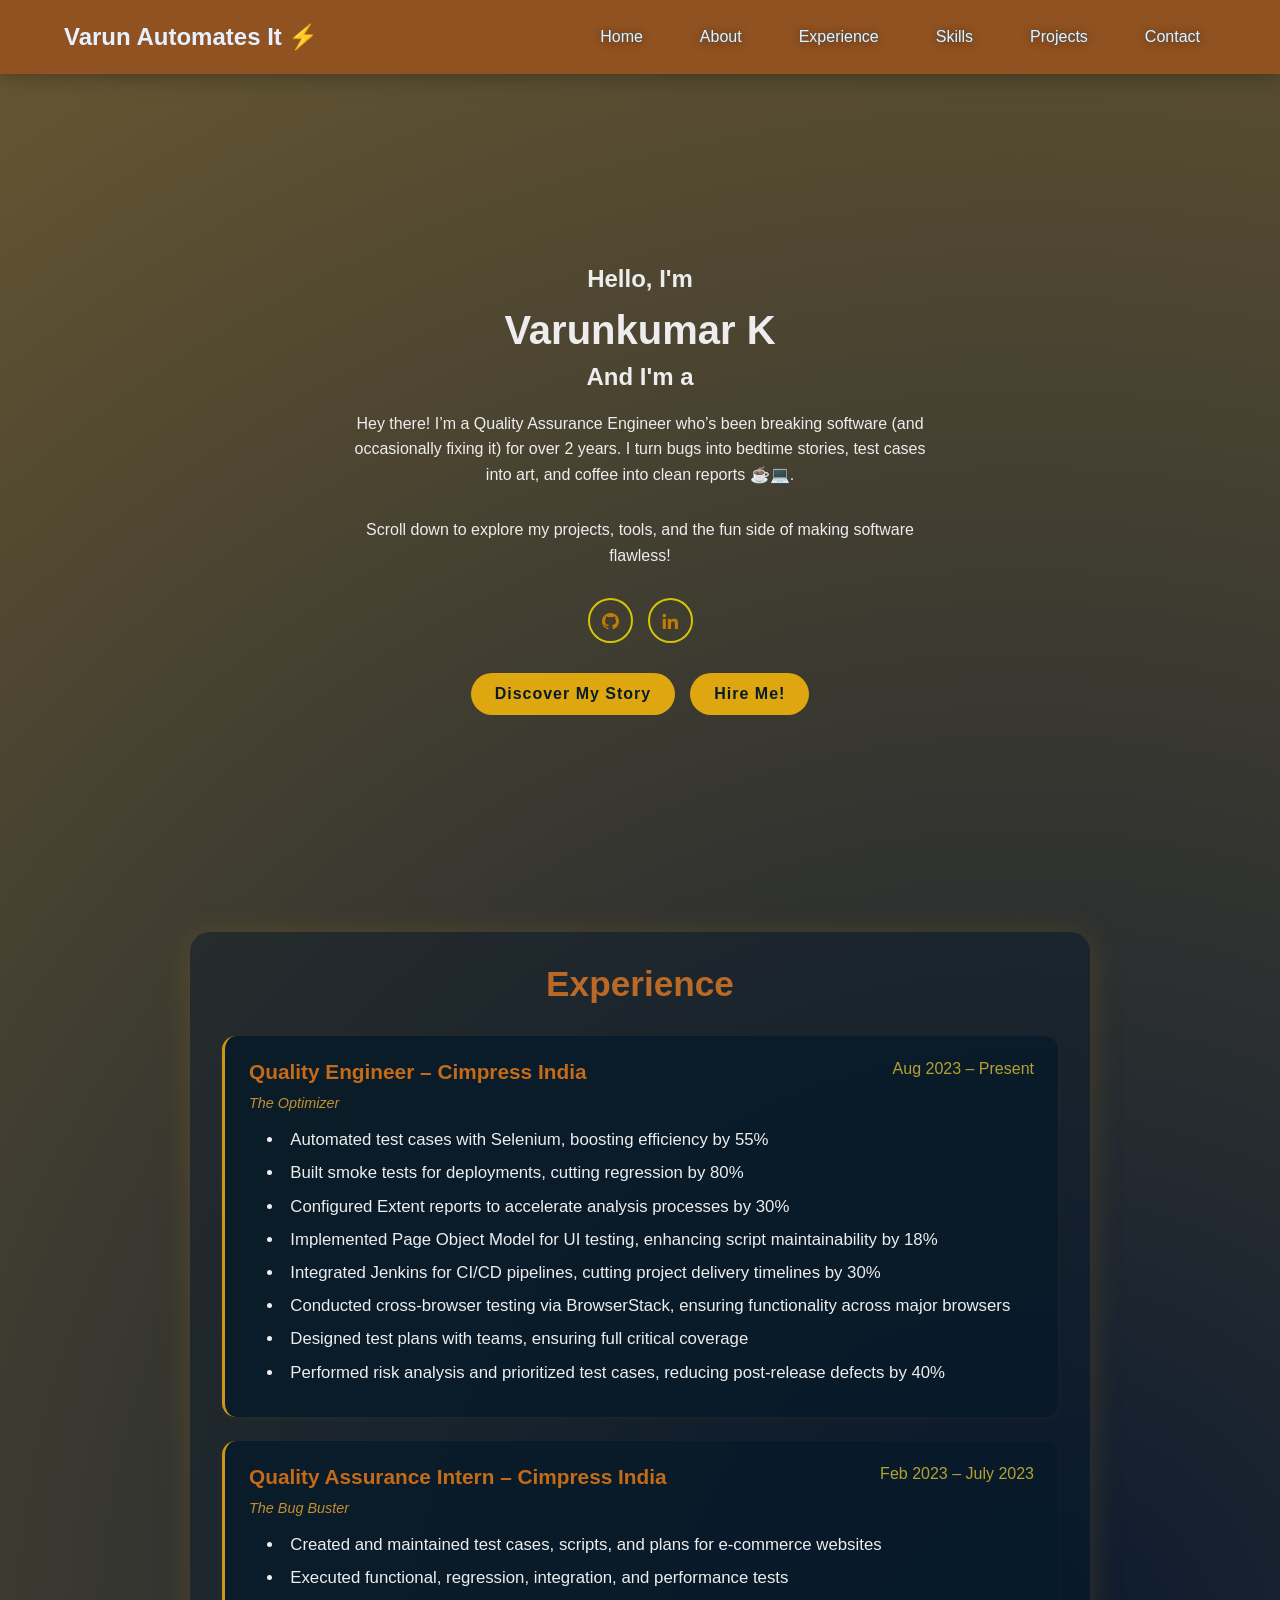
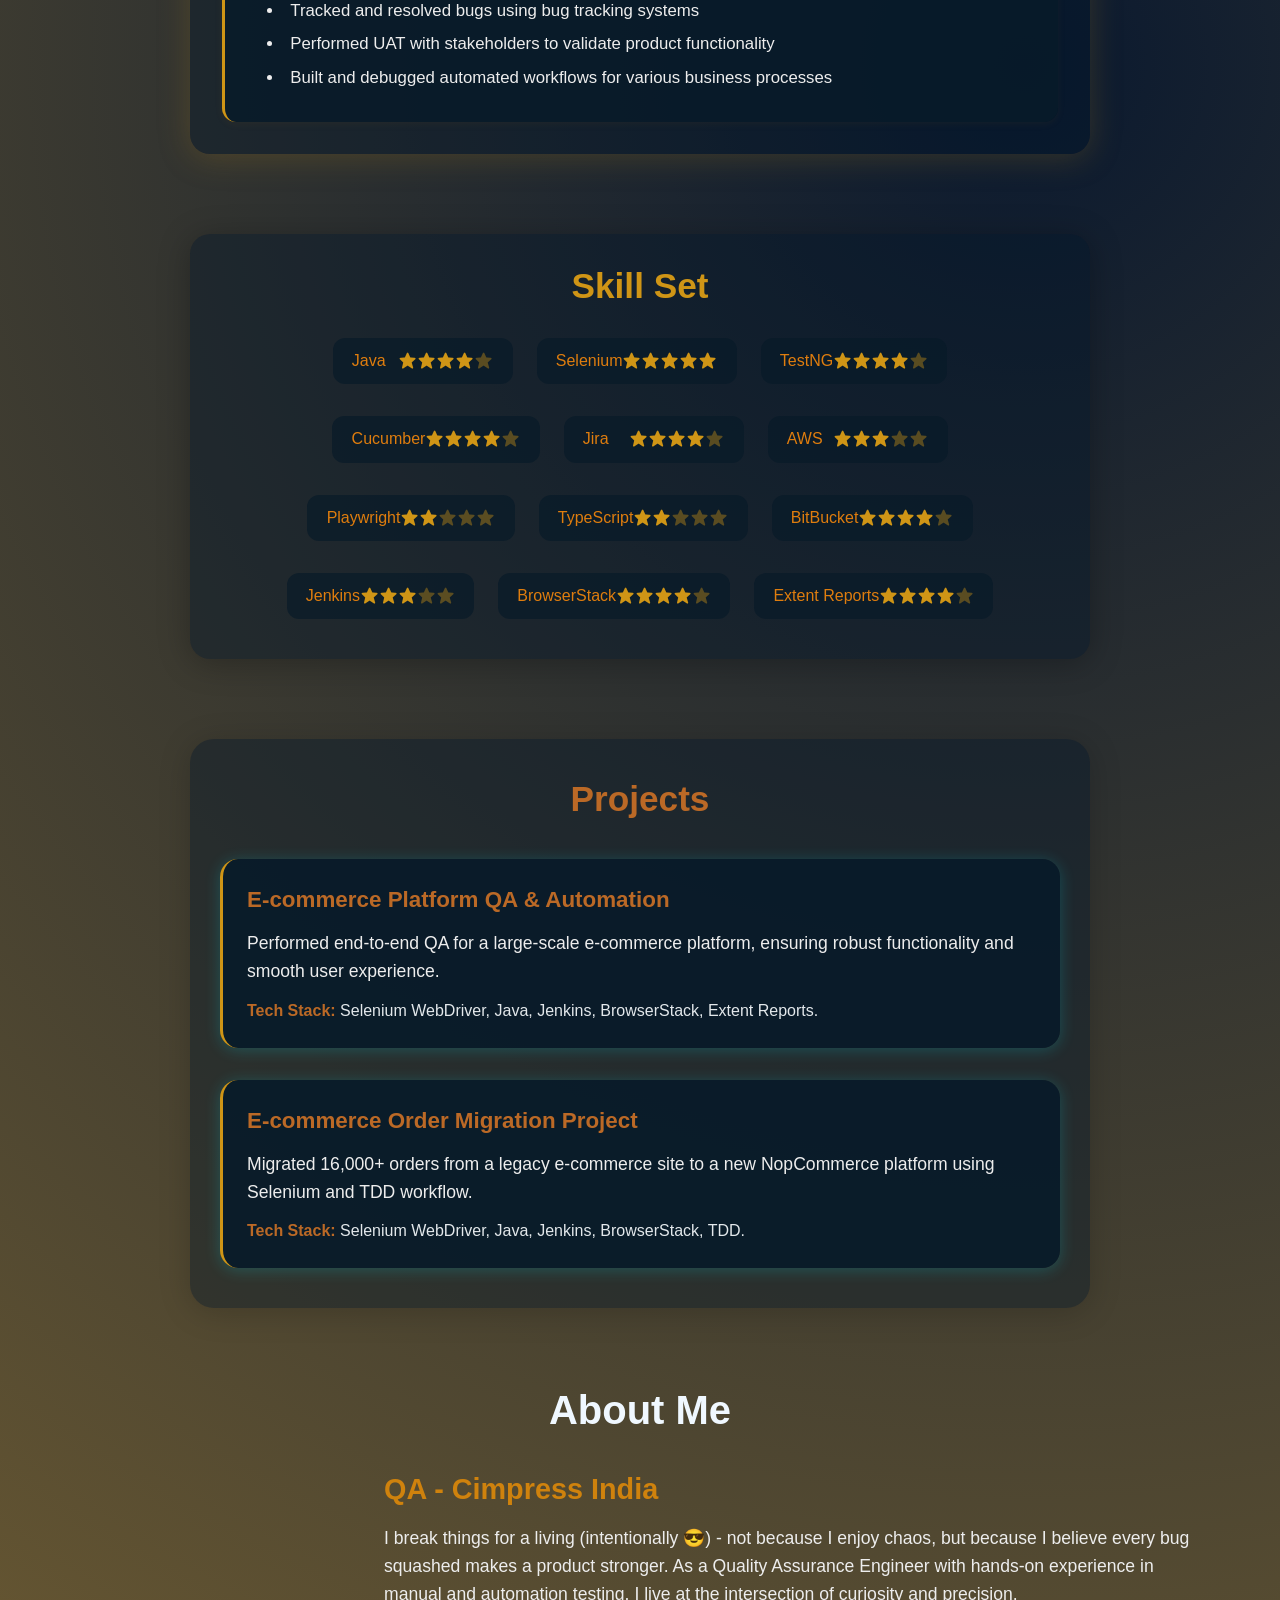
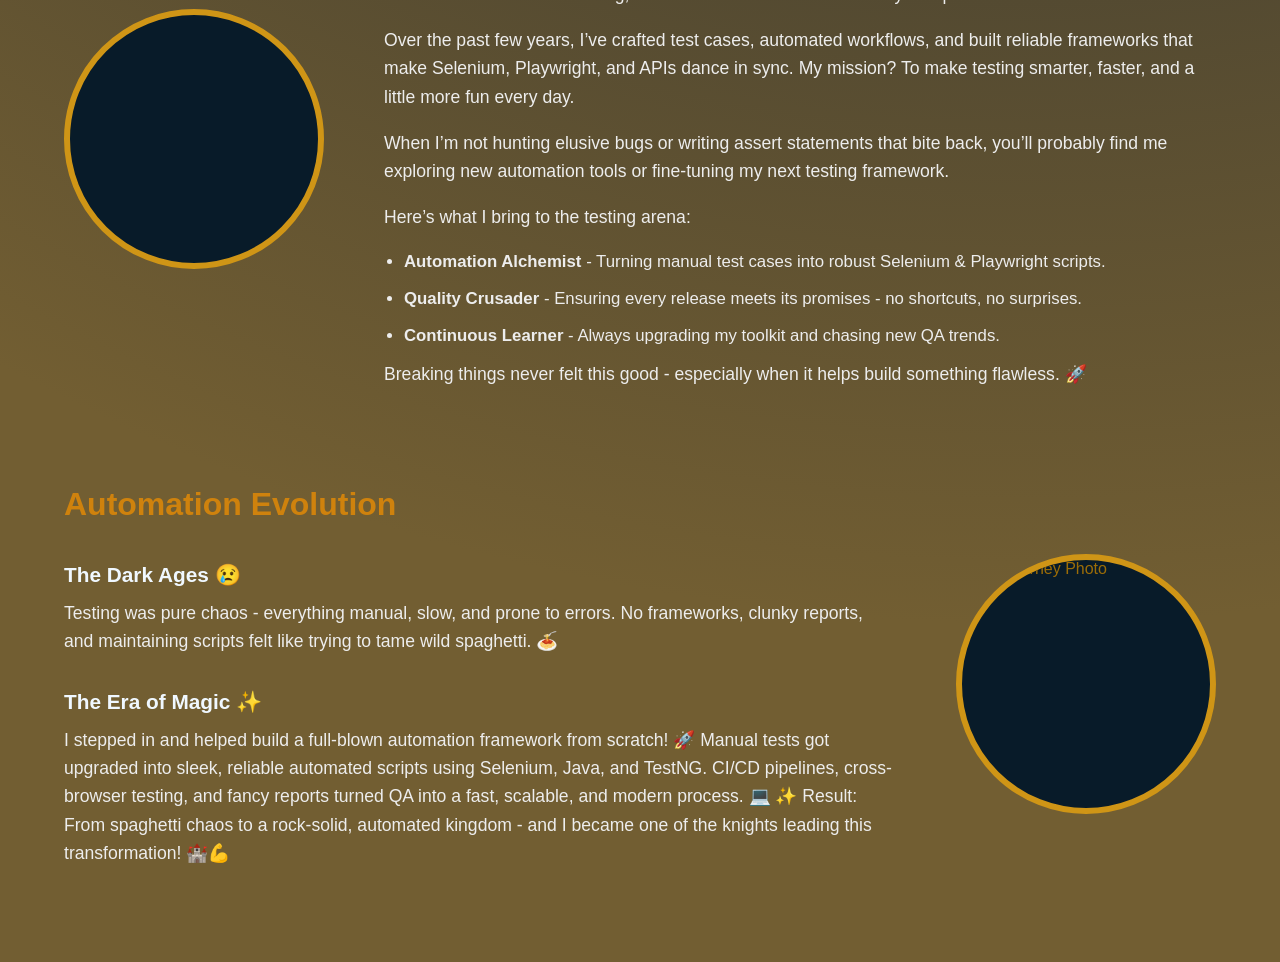
==== commit 3c193371: "Auto-generated commit" ====
--- a/index.html
+++ b/index.html
@@ -1,7 +1,7 @@
 <!DOCTYPE html><html lang="en" data-beasties-container><head>
   <meta charset="utf-8">
   <title>Varunkumar K</title>
-  <base href="/Portfolio/">
+  <base href="/Portfolio-main/">
   <meta name="viewport" content="width=device-width, initial-scale=1.0">
   <link rel="icon" type="image/x-icon" href="/angular-portfolio/src/favicon.ico">
   <link rel="apple-touch-icon" sizes="180x180" href="/angular-portfolio/src/apple-touch-icon.png">
@@ -19,10 +19,10 @@
   gtag('config', 'G-LYVRQE9E4B');
   </script>
 <style>*{margin:0;padding:0;box-sizing:border-box;font-family:Poppins,sans-serif}body{color:#9c6d07;background:radial-gradient(circle at 80% 40%,#0a192f,#725e32 80%);min-height:100vh}a{transition:color .3s,background .3s}img{display:block;max-width:100%;height:auto}
-</style><link rel="stylesheet" href="styles-2BY7KJ5V.css" media="print" onload="this.media='all'"><noscript><link rel="stylesheet" href="styles-2BY7KJ5V.css"></noscript><style ng-app-id="ng">.header[_ngcontent-ng-c1171957873]{position:fixed;top:0;left:0;width:100%;padding:20px 5%;display:flex;justify-content:space-between;align-items:center;z-index:1000;background:#8f5220;-webkit-backdrop-filter:blur(10px);backdrop-filter:blur(10px);box-shadow:0 2px 20px #0000004d}.logo[_ngcontent-ng-c1171957873]{font-size:1.5rem;color:#e6f1ff;text-decoration:none;font-weight:600;z-index:1001}.navbar[_ngcontent-ng-c1171957873]{display:flex;gap:25px}.navbar[_ngcontent-ng-c1171957873]   a[_ngcontent-ng-c1171957873]{font-size:1rem;color:#e6f1ff;text-shadow:0 1px 8px #72250e,0 0px 2px #1c777e;text-decoration:none;font-weight:500;transition:all .3s ease;padding:8px 16px;border-radius:25px;cursor:pointer}.navbar[_ngcontent-ng-c1171957873]   a[_ngcontent-ng-c1171957873]:hover{color:#cc8e1a;background:#00eeff1a;transform:translateY(-2px)}.hamburger[_ngcontent-ng-c1171957873]{display:none;flex-direction:column;cursor:pointer;padding:5px;z-index:1001}.hamburger[_ngcontent-ng-c1171957873]   span[_ngcontent-ng-c1171957873]{width:25px;height:3px;background:#c5940d;margin:3px 0;transition:.3s;border-radius:2px}.mobile-navbar[_ngcontent-ng-c1171957873]{position:fixed;top:0;right:-100%;width:280px;height:100vh;background:#081b29fa;-webkit-backdrop-filter:blur(20px);backdrop-filter:blur(20px);display:flex;flex-direction:column;align-items:center;gap:20px;transition:right .4s ease;z-index:1000;box-shadow:-5px 0 30px #00000080;padding:40px 0;overflow-y:auto}.mobile-navbar[_ngcontent-ng-c1171957873]:before{content:"";flex:1;min-height:0}.mobile-navbar[_ngcontent-ng-c1171957873]:after{content:"";flex:1;min-height:0}.mobile-navbar.active[_ngcontent-ng-c1171957873]{right:0}.mobile-navbar[_ngcontent-ng-c1171957873]   a[_ngcontent-ng-c1171957873]{font-size:1.2rem;color:#a87009;text-decoration:none;font-weight:500;padding:12px 25px;border-radius:30px;transition:all .3s ease;cursor:pointer;text-align:center;width:200px;border:2px solid transparent;flex-shrink:0}.mobile-navbar[_ngcontent-ng-c1171957873]   a[_ngcontent-ng-c1171957873]:hover{color:#081b29;background:#a7710d;transform:translate(-10px);box-shadow:0 5px 15px #0ef6}.menu-backdrop[_ngcontent-ng-c1171957873]{position:fixed;top:0;left:0;width:100%;height:100%;background:#af8434b3;-webkit-backdrop-filter:blur(5px);backdrop-filter:blur(5px);z-index:999;opacity:0;visibility:hidden;transition:all .3s ease}.menu-backdrop.active[_ngcontent-ng-c1171957873]{opacity:1;visibility:visible}.hamburger.active[_ngcontent-ng-c1171957873]   span[_ngcontent-ng-c1171957873]:nth-child(1){transform:rotate(-45deg) translate(-5px,6px)}.hamburger.active[_ngcontent-ng-c1171957873]   span[_ngcontent-ng-c1171957873]:nth-child(2){opacity:0}.hamburger.active[_ngcontent-ng-c1171957873]   span[_ngcontent-ng-c1171957873]:nth-child(3){transform:rotate(45deg) translate(-5px,-6px)}@media (max-width: 768px){.header[_ngcontent-ng-c1171957873]{padding:15px 5%}.navbar[_ngcontent-ng-c1171957873]{display:none}.hamburger[_ngcontent-ng-c1171957873]{display:flex}.logo[_ngcontent-ng-c1171957873]{font-size:1.3rem}}@media (max-width: 480px){.mobile-navbar[_ngcontent-ng-c1171957873]{width:250px}.mobile-navbar[_ngcontent-ng-c1171957873]   a[_ngcontent-ng-c1171957873]{font-size:1.2rem;width:180px;padding:10px 25px}.logo[_ngcontent-ng-c1171957873]{font-size:1.2rem}.hamburger[_ngcontent-ng-c1171957873]   span[_ngcontent-ng-c1171957873]{width:22px}}.mobile-navbar[_ngcontent-ng-c1171957873]   a[_ngcontent-ng-c1171957873]{opacity:0;transform:translate(50px);transition:all .4s ease}.mobile-navbar.active[_ngcontent-ng-c1171957873]   a[_ngcontent-ng-c1171957873]{opacity:1;transform:translate(0)}.mobile-navbar[_ngcontent-ng-c1171957873]   a[_ngcontent-ng-c1171957873]:nth-child(1){transition-delay:.1s}.mobile-navbar[_ngcontent-ng-c1171957873]   a[_ngcontent-ng-c1171957873]:nth-child(2){transition-delay:.15s}.mobile-navbar[_ngcontent-ng-c1171957873]   a[_ngcontent-ng-c1171957873]:nth-child(3){transition-delay:.2s}.mobile-navbar[_ngcontent-ng-c1171957873]   a[_ngcontent-ng-c1171957873]:nth-child(4){transition-delay:.25s}.mobile-navbar[_ngcontent-ng-c1171957873]   a[_ngcontent-ng-c1171957873]:nth-child(5){transition-delay:.3s}.mobile-navbar[_ngcontent-ng-c1171957873]   a[_ngcontent-ng-c1171957873]:nth-child(6){transition-delay:.35s}</style><style ng-app-id="ng">html[_ngcontent-ng-c189618813]{scroll-behavior:smooth}.home[_ngcontent-ng-c189618813]{position:relative;width:100%;height:100vh;display:flex;align-items:center;justify-content:center;padding:80px 5% 0;box-sizing:border-box}.home-content[_ngcontent-ng-c189618813]{max-width:600px;text-align:center}.home-content[_ngcontent-ng-c189618813]   h1[_ngcontent-ng-c189618813]{font-size:2.5rem;font-weight:700;color:#ededed;margin-bottom:10px}.home-content[_ngcontent-ng-c189618813]   h3[_ngcontent-ng-c189618813]{font-size:1.5rem;font-weight:600;color:#ededed;margin-bottom:15px}.home-content[_ngcontent-ng-c189618813]   p[_ngcontent-ng-c189618813]{margin:20px 0 30px;color:#ededed;font-size:1rem;line-height:1.6}.home-sci[_ngcontent-ng-c189618813]{display:flex;justify-content:center;gap:15px;margin:30px 0}.home-sci[_ngcontent-ng-c189618813]   a[_ngcontent-ng-c189618813]{display:inline-flex;justify-content:center;align-items:center;width:45px;height:45px;background:transparent;border:2px solid rgb(211,197,5);border-radius:50%;font-size:20px;color:#be7d04;text-decoration:none;transition:all .3s ease}.home-sci[_ngcontent-ng-c189618813]   a[_ngcontent-ng-c189618813]:hover{background:#b95b02;color:#074935;box-shadow:0 0 20px #c0861a;transform:translateY(-3px)}.home-btn-row[_ngcontent-ng-c189618813]{display:flex;gap:15px;margin-top:20px;justify-content:center;flex-wrap:wrap}.btn-box[_ngcontent-ng-c189618813]{display:inline-block;padding:12px 24px;background:#dfa70f;border-radius:40px;font-size:16px;color:#081b29;letter-spacing:1px;text-decoration:none;font-weight:600;transition:all .3s ease;border:none;cursor:pointer}.btn-box[_ngcontent-ng-c189618813]:hover{box-shadow:0 0 20px #cf9516;transform:translateY(-2px)}.typing[_ngcontent-ng-c189618813]{color:#d69533}@media (max-width: 768px){.home[_ngcontent-ng-c189618813]{padding:100px 20px 0;height:auto;min-height:100vh}.home-content[_ngcontent-ng-c189618813]   h1[_ngcontent-ng-c189618813]{font-size:2rem}.home-content[_ngcontent-ng-c189618813]   h3[_ngcontent-ng-c189618813]{font-size:1.3rem}.home-content[_ngcontent-ng-c189618813]   p[_ngcontent-ng-c189618813]{font-size:.95rem}.home-btn-row[_ngcontent-ng-c189618813]{flex-direction:column;align-items:center}.btn-box[_ngcontent-ng-c189618813]{width:200px;text-align:center}.home-sci[_ngcontent-ng-c189618813]   a[_ngcontent-ng-c189618813]{width:40px;height:40px;font-size:18px}}@media (max-width: 480px){.home-content[_ngcontent-ng-c189618813]   h1[_ngcontent-ng-c189618813]{font-size:1.8rem}.home-content[_ngcontent-ng-c189618813]   h3[_ngcontent-ng-c189618813]{font-size:1.2rem}.home-content[_ngcontent-ng-c189618813]   p[_ngcontent-ng-c189618813]{font-size:.9rem}.btn-box[_ngcontent-ng-c189618813]{padding:10px 20px;font-size:14px}.home-sci[_ngcontent-ng-c189618813]   a[_ngcontent-ng-c189618813]{width:38px;height:38px;font-size:16px}}</style><style ng-app-id="ng">.experience-section[_ngcontent-ng-c659914513]{background:#00142866;border-radius:20px;padding:2rem;margin:2rem 5%;box-shadow:0 4px 32px #a87b1a44;max-width:900px;margin-left:auto;margin-right:auto}.experience-title[_ngcontent-ng-c659914513]{font-size:2.2rem;color:#bb6927;margin-bottom:32px;text-align:center;font-weight:700}.experience-grid[_ngcontent-ng-c659914513]{display:flex;flex-direction:column;gap:1.5rem}.experience-item[_ngcontent-ng-c659914513]{background:#081b29d9;border-radius:14px;padding:1.5rem;box-shadow:0 2px 8px #c4761111;transition:all .3s ease;border-left:3px solid rgb(207,149,22)}.exp-header[_ngcontent-ng-c659914513]{display:flex;justify-content:space-between;align-items:flex-start;margin-bottom:1rem;flex-wrap:wrap;gap:.5rem}.exp-role[_ngcontent-ng-c659914513]{font-weight:600;color:#c46b18;font-size:1.3rem;flex:1}.exp-duration[_ngcontent-ng-c659914513]{color:#b4a133;font-size:1rem;font-weight:500}.exp-tagline[_ngcontent-ng-c659914513]{color:#c28f30;font-size:.9rem;font-style:italic;width:100%;margin-top:.2rem}.exp-stars[_ngcontent-ng-c659914513]{margin-bottom:1rem;text-align:left}.star[_ngcontent-ng-c659914513]{color:#0ef;font-size:1.2rem;margin-right:2px}.exp-details[_ngcontent-ng-c659914513]{margin:0;padding-left:1.1em;font-size:1.05rem;color:#ededed;list-style:disc inside}.exp-details[_ngcontent-ng-c659914513]   li[_ngcontent-ng-c659914513]{margin-bottom:.5rem;line-height:1.5}@media (max-width: 768px){.experience-section[_ngcontent-ng-c659914513]{margin:2rem 3%;padding:1.5rem}.experience-title[_ngcontent-ng-c659914513]{font-size:1.8rem;margin-bottom:24px}.experience-item[_ngcontent-ng-c659914513]{padding:1.2rem}.exp-role[_ngcontent-ng-c659914513]{font-size:1.1rem}.exp-details[_ngcontent-ng-c659914513]{font-size:.95rem}.exp-header[_ngcontent-ng-c659914513]{flex-direction:column;align-items:flex-start;gap:.3rem}}@media (max-width: 480px){.experience-section[_ngcontent-ng-c659914513]{margin:1rem 2%;padding:1rem;border-radius:15px}.experience-title[_ngcontent-ng-c659914513]{font-size:1.6rem}.experience-item[_ngcontent-ng-c659914513]{padding:1rem}.exp-role[_ngcontent-ng-c659914513]{font-size:1rem}.exp-details[_ngcontent-ng-c659914513]{font-size:.9rem;padding-left:1em}.star[_ngcontent-ng-c659914513]{font-size:1rem}}</style><style ng-app-id="ng">.skills-section[_ngcontent-ng-c92097643]{background:#00142866;border-radius:20px;padding:2rem;margin:2rem 10%;box-shadow:0 4px 32px #0004;max-width:900px;margin-left:auto;margin-right:auto;margin-top:80px}.skills-title[_ngcontent-ng-c92097643]{font-size:2.2rem;color:#cf9516;margin-bottom:32px;text-align:center;font-weight:700}.skills-list[_ngcontent-ng-c92097643]{display:flex;flex-wrap:wrap;gap:1.5rem;justify-content:center}.skill[_ngcontent-ng-c92097643]{min-width:180px;display:flex;align-items:center;justify-content:space-between;background:#081b29b3;border-radius:12px;padding:.7rem 1.2rem;margin-bottom:.5rem}.skill-name[_ngcontent-ng-c92097643]{font-weight:500;color:#df7d0e}.stars[_ngcontent-ng-c92097643]   .bx[_ngcontent-ng-c92097643]{color:#cf9516;font-size:1.2rem;opacity:.4}.stars[_ngcontent-ng-c92097643]   .filled[_ngcontent-ng-c92097643]{opacity:1;gap:4px;margin-top:2px}.star[_ngcontent-ng-c92097643]{font-size:1.5rem;color:#222c3a;filter:drop-shadow(0 1px 2px #0ef6);transition:color .2s}.star.filled[_ngcontent-ng-c92097643]{color:#0ef;text-shadow:0 0 8px #0efb,0 2px 8px #0ef2}.star.half[_ngcontent-ng-c92097643]{color:linear-gradient(90deg,#0ef 50%,#222c3a 50%)}@media (max-width: 700px){.skills-section[_ngcontent-ng-c92097643]{padding:18px 4vw;border-radius:10px}.skills-row[_ngcontent-ng-c92097643]{flex-direction:column;gap:18px}}</style><style ng-app-id="ng">.projects-section[_ngcontent-ng-c1478212409]{max-width:900px;margin:80px auto;padding:40px 30px;background:#00142866;border-radius:24px;box-shadow:0 4px 32px #0000002e}.projects-title[_ngcontent-ng-c1478212409]{font-size:2.2rem;color:#bb6926;margin-bottom:40px;text-align:center;font-weight:700}.projects-list[_ngcontent-ng-c1478212409]{display:flex;flex-direction:column;gap:32px}.project-card[_ngcontent-ng-c1478212409]{background:#081b29eb;border-radius:18px;box-shadow:0 2px 16px #0ef3;padding:28px 24px;transition:all .3s ease;border-left:3px solid rgb(207,149,22)}.project-card[_ngcontent-ng-c1478212409]:hover{box-shadow:0 6px 32px #cf9516;background:#081b29fa;transform:translateY(-2px)}.project-title[_ngcontent-ng-c1478212409]{font-size:1.4rem;color:#bb6926;font-weight:600;margin-bottom:16px}.project-desc[_ngcontent-ng-c1478212409]{color:#ededed;font-size:1.1rem;margin-bottom:16px;line-height:1.6}.project-tech[_ngcontent-ng-c1478212409]{color:#e3e8eb;font-size:1rem;margin-top:12px}.project-tech[_ngcontent-ng-c1478212409]   span[_ngcontent-ng-c1478212409]{color:#bb6926;font-weight:600}@media (max-width: 768px){.projects-section[_ngcontent-ng-c1478212409]{margin:60px 20px;padding:30px 20px;border-radius:20px}.projects-title[_ngcontent-ng-c1478212409]{font-size:1.8rem;margin-bottom:30px}.project-card[_ngcontent-ng-c1478212409]{padding:24px 20px}.project-title[_ngcontent-ng-c1478212409]{font-size:1.2rem}.project-desc[_ngcontent-ng-c1478212409]{font-size:1rem}.project-tech[_ngcontent-ng-c1478212409]{font-size:.9rem}}@media (max-width: 480px){.projects-section[_ngcontent-ng-c1478212409]{margin:40px 15px;padding:20px 15px;border-radius:15px}.projects-title[_ngcontent-ng-c1478212409]{font-size:1.6rem;margin-bottom:25px}.project-card[_ngcontent-ng-c1478212409]{padding:20px 16px}.project-title[_ngcontent-ng-c1478212409]{font-size:1.1rem}.project-desc[_ngcontent-ng-c1478212409]{font-size:.95rem}.project-tech[_ngcontent-ng-c1478212409]{font-size:.85rem}.projects-list[_ngcontent-ng-c1478212409]{gap:24px}}</style><style ng-app-id="ng">.about-me[_ngcontent-ng-c3927127805]{width:100%;display:flex;align-items:center;justify-content:center;margin:80px 0 40px;padding:0 5%;box-sizing:border-box}.about-me-vertical[_ngcontent-ng-c3927127805]{display:flex;flex-direction:column;width:100%;max-width:1200px}.about-me-title[_ngcontent-ng-c3927127805]{width:100%;margin-bottom:40px;text-align:center}.about-me-title[_ngcontent-ng-c3927127805]   h3[_ngcontent-ng-c3927127805]{font-size:2.5rem;color:#f0f8ff;font-weight:700;margin:0}.about-me-container[_ngcontent-ng-c3927127805]{display:flex;flex-direction:row;align-items:center;justify-content:center;gap:60px;width:100%}.about-me-img[_ngcontent-ng-c3927127805]{display:flex;justify-content:center;min-width:260px;min-height:260px}.about-me-img[_ngcontent-ng-c3927127805]   img[_ngcontent-ng-c3927127805]{width:260px;height:260px;object-fit:cover;border-radius:50%;border:6px solid rgb(207,149,22);background:#081b29}.about-me-content[_ngcontent-ng-c3927127805]{flex:1;display:flex;flex-direction:column;justify-content:center;align-items:flex-start}.about-me-content[_ngcontent-ng-c3927127805]   h3[_ngcontent-ng-c3927127805]{font-size:1.8rem;font-weight:600;color:#cf820d;margin-bottom:18px}.about-me-content[_ngcontent-ng-c3927127805]   p[_ngcontent-ng-c3927127805]{color:#ededed;margin-bottom:18px;font-size:1.1rem;line-height:1.6}.about-me-content[_ngcontent-ng-c3927127805]   ul[_ngcontent-ng-c3927127805]{color:#ededed;padding-left:20px;font-size:1.05rem;width:100%}.about-me-content[_ngcontent-ng-c3927127805]   ul[_ngcontent-ng-c3927127805]   li[_ngcontent-ng-c3927127805]{margin-bottom:10px;line-height:1.6}.my-journey-section[_ngcontent-ng-c3927127805]{width:100%;display:flex;justify-content:center;align-items:center;margin:80px 0;padding:0 5%;box-sizing:border-box}.my-journey-container[_ngcontent-ng-c3927127805]{display:flex;flex-direction:row;align-items:center;justify-content:center;gap:60px;max-width:1200px;width:100%}.my-journey-content[_ngcontent-ng-c3927127805]{flex:1;display:flex;flex-direction:column;justify-content:center;align-items:flex-start}.my-journey-content[_ngcontent-ng-c3927127805]   h3[_ngcontent-ng-c3927127805]{font-size:2rem;font-weight:700;color:#cf820d;margin-bottom:20px}.my-journey-content[_ngcontent-ng-c3927127805]   h4[_ngcontent-ng-c3927127805]{color:#f0f8ff;margin:20px 0 12px;font-size:1.3rem}.my-journey-content[_ngcontent-ng-c3927127805]   p[_ngcontent-ng-c3927127805]{color:#ededed;font-size:1.1rem;line-height:1.6;margin-bottom:15px}.my-journey-img[_ngcontent-ng-c3927127805]{display:flex;align-items:center;justify-content:center;min-width:260px}.my-journey-img[_ngcontent-ng-c3927127805]   img[_ngcontent-ng-c3927127805]{width:260px;height:260px;object-fit:cover;border-radius:50%;border:6px solid rgb(207,149,22);background:#081b29}@media (max-width: 768px){.about-me[_ngcontent-ng-c3927127805]{margin:60px 0 30px;padding:0 20px}.about-me-title[_ngcontent-ng-c3927127805]   h3[_ngcontent-ng-c3927127805]{font-size:2rem}.about-me-container[_ngcontent-ng-c3927127805]{flex-direction:column;gap:30px;text-align:center}.about-me-content[_ngcontent-ng-c3927127805]{align-items:center;text-align:center}.about-me-content[_ngcontent-ng-c3927127805]   h3[_ngcontent-ng-c3927127805]{font-size:1.5rem}.about-me-content[_ngcontent-ng-c3927127805]   p[_ngcontent-ng-c3927127805]{font-size:1rem}.about-me-img[_ngcontent-ng-c3927127805]   img[_ngcontent-ng-c3927127805]{width:200px;height:200px}.my-journey-section[_ngcontent-ng-c3927127805]{margin:60px 0;padding:0 20px}.my-journey-container[_ngcontent-ng-c3927127805]{flex-direction:column-reverse;gap:30px;text-align:center}.my-journey-content[_ngcontent-ng-c3927127805]{align-items:center;text-align:center}.my-journey-content[_ngcontent-ng-c3927127805]   h3[_ngcontent-ng-c3927127805]{font-size:1.8rem}.my-journey-content[_ngcontent-ng-c3927127805]   h4[_ngcontent-ng-c3927127805]{font-size:1.2rem}.my-journey-content[_ngcontent-ng-c3927127805]   p[_ngcontent-ng-c3927127805]{font-size:1rem}.my-journey-img[_ngcontent-ng-c3927127805]   img[_ngcontent-ng-c3927127805]{width:200px;height:200px}}@media (max-width: 480px){.about-me-img[_ngcontent-ng-c3927127805]   img[_ngcontent-ng-c3927127805], .my-journey-img[_ngcontent-ng-c3927127805]   img[_ngcontent-ng-c3927127805]{width:180px;height:180px}.about-me-title[_ngcontent-ng-c3927127805]   h3[_ngcontent-ng-c3927127805]{font-size:1.8rem}.my-journey-content[_ngcontent-ng-c3927127805]   h3[_ngcontent-ng-c3927127805]{font-size:1.6rem}}</style><style ng-app-id="ng">.contact-backdrop[_ngcontent-ng-c4085684712]{position:fixed;inset:0;background:#00000073;z-index:1000;overflow:hidden}.contact-modal[_ngcontent-ng-c4085684712]{position:fixed;top:50%;left:50%;transform:translate(-50%,-50%);background:#74612d;color:#ededed;border-radius:18px;box-shadow:0 8px 40px #c0780c66;padding:2.2rem 2.5rem 1.5rem;z-index:1001;min-width:340px;max-width:500px;width:420px;animation:_ngcontent-ng-c4085684712_fadeIn .3s;box-sizing:border-box;max-height:90vh;overflow-y:auto}@keyframes _ngcontent-ng-c4085684712_fadeIn{0%{opacity:0;transform:translate(-50%,-60%)}to{opacity:1;transform:translate(-50%,-50%)}}.contact-modal[_ngcontent-ng-c4085684712]   h2[_ngcontent-ng-c4085684712]{color:#c48613;margin-bottom:1.5rem;text-align:center;font-size:1.8rem;position:sticky;top:0;background:#0a1a2a;padding:10px 0;z-index:1}.contact-row[_ngcontent-ng-c4085684712]{display:flex;gap:1.2rem;margin-bottom:1.2rem}.contact-field[_ngcontent-ng-c4085684712]{flex:1;display:flex;flex-direction:column}.contact-field[_ngcontent-ng-c4085684712]   label[_ngcontent-ng-c4085684712]{font-size:1rem;color:#b0eaff;margin-bottom:.5rem;font-weight:500}.contact-field[_ngcontent-ng-c4085684712]   input[_ngcontent-ng-c4085684712], .contact-field[_ngcontent-ng-c4085684712]   textarea[_ngcontent-ng-c4085684712]{background:#102027;color:#ededed;border:1.5px solid rgba(0,238,255,.2);border-radius:7px;padding:.7rem .9rem;font-size:1rem;outline:none;transition:border .2s,box-shadow .2s;font-family:inherit;box-sizing:border-box;width:100%}.contact-field[_ngcontent-ng-c4085684712]   input[_ngcontent-ng-c4085684712]:focus, .contact-field[_ngcontent-ng-c4085684712]   textarea[_ngcontent-ng-c4085684712]:focus{border:1.5px solid #0ef;box-shadow:0 0 8px #0ef6}.contact-field[_ngcontent-ng-c4085684712]   textarea[_ngcontent-ng-c4085684712]{resize:vertical;min-height:120px;max-height:200px}.contact-field-full[_ngcontent-ng-c4085684712]{width:100%}.contact-actions[_ngcontent-ng-c4085684712]{display:flex;justify-content:flex-end;gap:1rem;margin-top:1.5rem;padding-top:.5rem;position:sticky;bottom:0;background:#0a1a2a;padding:15px 0 5px}.contact-actions[_ngcontent-ng-c4085684712]   button[_ngcontent-ng-c4085684712]{background:#9e7d22;color:#081b29;border:none;border-radius:7px;padding:.7rem 1.5rem;font-size:1rem;font-weight:600;cursor:pointer;transition:all .2s;min-width:80px}.contact-actions[_ngcontent-ng-c4085684712]   button[type=button][_ngcontent-ng-c4085684712]{background:transparent;color:#ededed;border:1.5px solid rgba(141,150,15,.4)}.contact-actions[_ngcontent-ng-c4085684712]   button[_ngcontent-ng-c4085684712]:hover:not(:disabled){transform:translateY(-1px);box-shadow:0 4px 12px #bb9b0a66}.contact-actions[_ngcontent-ng-c4085684712]   button[type=button][_ngcontent-ng-c4085684712]:hover:not(:disabled){background:#00eeff1a}.contact-actions[_ngcontent-ng-c4085684712]   button[_ngcontent-ng-c4085684712]:disabled{opacity:.6;cursor:not-allowed;transform:none!important}.contact-success[_ngcontent-ng-c4085684712], .contact-error[_ngcontent-ng-c4085684712]{margin-top:1rem;text-align:center;padding:.8rem;border-radius:5px;position:sticky;bottom:70px;background:#0a1a2a}.contact-success[_ngcontent-ng-c4085684712]{color:#0ef;background:#00eeff1a}.contact-error[_ngcontent-ng-c4085684712]{color:#ff4b4b;background:#ff4b4b1a}.contact-modal[_ngcontent-ng-c4085684712]::-webkit-scrollbar{width:8px}.contact-modal[_ngcontent-ng-c4085684712]::-webkit-scrollbar-track{background:#00eeff1a;border-radius:4px;margin:10px 0}.contact-modal[_ngcontent-ng-c4085684712]::-webkit-scrollbar-thumb{background:#0ef;border-radius:4px}.contact-modal[_ngcontent-ng-c4085684712]::-webkit-scrollbar-thumb:hover{background:#0cf}@media (max-width: 600px){.contact-modal[_ngcontent-ng-c4085684712]{padding:1.5rem 1.2rem 1.2rem;min-width:0;width:95vw;margin:1rem;max-height:85vh}.contact-row[_ngcontent-ng-c4085684712]{flex-direction:column;gap:.8rem;margin-bottom:.8rem}.contact-actions[_ngcontent-ng-c4085684712]{flex-direction:column-reverse;gap:.8rem;position:relative}.contact-actions[_ngcontent-ng-c4085684712]   button[_ngcontent-ng-c4085684712]{width:100%}.contact-field[_ngcontent-ng-c4085684712]   textarea[_ngcontent-ng-c4085684712]{min-height:100px;max-height:150px}.contact-modal[_ngcontent-ng-c4085684712]   h2[_ngcontent-ng-c4085684712]{font-size:1.5rem;position:relative;padding:0}}@media (max-width: 380px){.contact-modal[_ngcontent-ng-c4085684712]{padding:1.2rem 1rem 1rem;max-height:80vh}.contact-field[_ngcontent-ng-c4085684712]   textarea[_ngcontent-ng-c4085684712]{min-height:80px;max-height:120px}}</style></head>
+</style><link rel="stylesheet" href="styles-2BY7KJ5V.css" media="print" onload="this.media='all'"><noscript><link rel="stylesheet" href="styles-2BY7KJ5V.css"></noscript><style ng-app-id="ng">.header[_ngcontent-ng-c1171957873]{position:fixed;top:0;left:0;width:100%;padding:20px 5%;display:flex;justify-content:space-between;align-items:center;z-index:1000;background:#8f5220;-webkit-backdrop-filter:blur(10px);backdrop-filter:blur(10px);box-shadow:0 2px 20px #0000004d}.logo[_ngcontent-ng-c1171957873]{font-size:1.5rem;color:#e6f1ff;text-decoration:none;font-weight:600;z-index:1001}.navbar[_ngcontent-ng-c1171957873]{display:flex;gap:25px}.navbar[_ngcontent-ng-c1171957873]   a[_ngcontent-ng-c1171957873]{font-size:1rem;color:#e6f1ff;text-shadow:0 1px 8px #72250e,0 0px 2px #1c777e;text-decoration:none;font-weight:500;transition:all .3s ease;padding:8px 16px;border-radius:25px;cursor:pointer}.navbar[_ngcontent-ng-c1171957873]   a[_ngcontent-ng-c1171957873]:hover{color:#cc8e1a;background:#00eeff1a;transform:translateY(-2px)}.hamburger[_ngcontent-ng-c1171957873]{display:none;flex-direction:column;cursor:pointer;padding:5px;z-index:1001}.hamburger[_ngcontent-ng-c1171957873]   span[_ngcontent-ng-c1171957873]{width:25px;height:3px;background:#c5940d;margin:3px 0;transition:.3s;border-radius:2px}.mobile-navbar[_ngcontent-ng-c1171957873]{position:fixed;top:0;right:-100%;width:280px;height:100vh;background:#081b29fa;-webkit-backdrop-filter:blur(20px);backdrop-filter:blur(20px);display:flex;flex-direction:column;align-items:center;gap:20px;transition:right .4s ease;z-index:1000;box-shadow:-5px 0 30px #00000080;padding:40px 0;overflow-y:auto}.mobile-navbar[_ngcontent-ng-c1171957873]:before{content:"";flex:1;min-height:0}.mobile-navbar[_ngcontent-ng-c1171957873]:after{content:"";flex:1;min-height:0}.mobile-navbar.active[_ngcontent-ng-c1171957873]{right:0}.mobile-navbar[_ngcontent-ng-c1171957873]   a[_ngcontent-ng-c1171957873]{font-size:1.2rem;color:#a87009;text-decoration:none;font-weight:500;padding:12px 25px;border-radius:30px;transition:all .3s ease;cursor:pointer;text-align:center;width:200px;border:2px solid transparent;flex-shrink:0}.mobile-navbar[_ngcontent-ng-c1171957873]   a[_ngcontent-ng-c1171957873]:hover{color:#081b29;background:#a7710d;transform:translate(-10px);box-shadow:0 5px 15px #0ef6}.menu-backdrop[_ngcontent-ng-c1171957873]{position:fixed;top:0;left:0;width:100%;height:100%;background:#af8434b3;-webkit-backdrop-filter:blur(5px);backdrop-filter:blur(5px);z-index:999;opacity:0;visibility:hidden;transition:all .3s ease}.menu-backdrop.active[_ngcontent-ng-c1171957873]{opacity:1;visibility:visible}.hamburger.active[_ngcontent-ng-c1171957873]   span[_ngcontent-ng-c1171957873]:nth-child(1){transform:rotate(-45deg) translate(-5px,6px)}.hamburger.active[_ngcontent-ng-c1171957873]   span[_ngcontent-ng-c1171957873]:nth-child(2){opacity:0}.hamburger.active[_ngcontent-ng-c1171957873]   span[_ngcontent-ng-c1171957873]:nth-child(3){transform:rotate(45deg) translate(-5px,-6px)}@media (max-width: 768px){.header[_ngcontent-ng-c1171957873]{padding:15px 5%}.navbar[_ngcontent-ng-c1171957873]{display:none}.hamburger[_ngcontent-ng-c1171957873]{display:flex}.logo[_ngcontent-ng-c1171957873]{font-size:1.3rem}}@media (max-width: 480px){.mobile-navbar[_ngcontent-ng-c1171957873]{width:250px}.mobile-navbar[_ngcontent-ng-c1171957873]   a[_ngcontent-ng-c1171957873]{font-size:1.2rem;width:180px;padding:10px 25px}.logo[_ngcontent-ng-c1171957873]{font-size:1.2rem}.hamburger[_ngcontent-ng-c1171957873]   span[_ngcontent-ng-c1171957873]{width:22px}}.mobile-navbar[_ngcontent-ng-c1171957873]   a[_ngcontent-ng-c1171957873]{opacity:0;transform:translate(50px);transition:all .4s ease}.mobile-navbar.active[_ngcontent-ng-c1171957873]   a[_ngcontent-ng-c1171957873]{opacity:1;transform:translate(0)}.mobile-navbar[_ngcontent-ng-c1171957873]   a[_ngcontent-ng-c1171957873]:nth-child(1){transition-delay:.1s}.mobile-navbar[_ngcontent-ng-c1171957873]   a[_ngcontent-ng-c1171957873]:nth-child(2){transition-delay:.15s}.mobile-navbar[_ngcontent-ng-c1171957873]   a[_ngcontent-ng-c1171957873]:nth-child(3){transition-delay:.2s}.mobile-navbar[_ngcontent-ng-c1171957873]   a[_ngcontent-ng-c1171957873]:nth-child(4){transition-delay:.25s}.mobile-navbar[_ngcontent-ng-c1171957873]   a[_ngcontent-ng-c1171957873]:nth-child(5){transition-delay:.3s}.mobile-navbar[_ngcontent-ng-c1171957873]   a[_ngcontent-ng-c1171957873]:nth-child(6){transition-delay:.35s}</style><style ng-app-id="ng">html[_ngcontent-ng-c189618813]{scroll-behavior:smooth}.home[_ngcontent-ng-c189618813]{position:relative;width:100%;height:100vh;display:flex;align-items:center;justify-content:center;padding:80px 5% 0;box-sizing:border-box}.home-content[_ngcontent-ng-c189618813]{max-width:600px;text-align:center}.home-content[_ngcontent-ng-c189618813]   h1[_ngcontent-ng-c189618813]{font-size:2.5rem;font-weight:700;color:#ededed;margin-bottom:10px}.home-content[_ngcontent-ng-c189618813]   h3[_ngcontent-ng-c189618813]{font-size:1.5rem;font-weight:600;color:#ededed;margin-bottom:15px}.home-content[_ngcontent-ng-c189618813]   p[_ngcontent-ng-c189618813]{margin:20px 0 30px;color:#ededed;font-size:1rem;line-height:1.6}.home-sci[_ngcontent-ng-c189618813]{display:flex;justify-content:center;gap:15px;margin:30px 0}.home-sci[_ngcontent-ng-c189618813]   a[_ngcontent-ng-c189618813]{display:inline-flex;justify-content:center;align-items:center;width:45px;height:45px;background:transparent;border:2px solid rgb(211,197,6);border-radius:50%;font-size:20px;color:#be7d04;text-decoration:none;transition:all .3s ease}.home-sci[_ngcontent-ng-c189618813]   a[_ngcontent-ng-c189618813]:hover{background:#b95b02;color:#074935;box-shadow:0 0 20px #c0861a;transform:translateY(-3px)}.home-btn-row[_ngcontent-ng-c189618813]{display:flex;gap:15px;margin-top:20px;justify-content:center;flex-wrap:wrap}.btn-box[_ngcontent-ng-c189618813]{display:inline-block;padding:12px 24px;background:#dfa70f;border-radius:40px;font-size:16px;color:#081b29;letter-spacing:1px;text-decoration:none;font-weight:600;transition:all .3s ease;border:none;cursor:pointer}.btn-box[_ngcontent-ng-c189618813]:hover{box-shadow:0 0 20px #cf9516;transform:translateY(-2px)}.typing[_ngcontent-ng-c189618813]{color:#d69533}@media (max-width: 768px){.home[_ngcontent-ng-c189618813]{padding:100px 20px 0;height:auto;min-height:100vh}.home-content[_ngcontent-ng-c189618813]   h1[_ngcontent-ng-c189618813]{font-size:2rem}.home-content[_ngcontent-ng-c189618813]   h3[_ngcontent-ng-c189618813]{font-size:1.3rem}.home-content[_ngcontent-ng-c189618813]   p[_ngcontent-ng-c189618813]{font-size:.95rem}.home-btn-row[_ngcontent-ng-c189618813]{flex-direction:column;align-items:center}.btn-box[_ngcontent-ng-c189618813]{width:200px;text-align:center}.home-sci[_ngcontent-ng-c189618813]   a[_ngcontent-ng-c189618813]{width:40px;height:40px;font-size:18px}}@media (max-width: 480px){.home-content[_ngcontent-ng-c189618813]   h1[_ngcontent-ng-c189618813]{font-size:1.8rem}.home-content[_ngcontent-ng-c189618813]   h3[_ngcontent-ng-c189618813]{font-size:1.2rem}.home-content[_ngcontent-ng-c189618813]   p[_ngcontent-ng-c189618813]{font-size:.9rem}.btn-box[_ngcontent-ng-c189618813]{padding:10px 20px;font-size:14px}.home-sci[_ngcontent-ng-c189618813]   a[_ngcontent-ng-c189618813]{width:38px;height:38px;font-size:16px}}</style><style ng-app-id="ng">.experience-section[_ngcontent-ng-c659914513]{background:#00142866;border-radius:20px;padding:2rem;margin:2rem 5%;box-shadow:0 4px 32px #a87b1a44;max-width:900px;margin-left:auto;margin-right:auto}.experience-title[_ngcontent-ng-c659914513]{font-size:2.2rem;color:#bb6927;margin-bottom:32px;text-align:center;font-weight:700}.experience-grid[_ngcontent-ng-c659914513]{display:flex;flex-direction:column;gap:1.5rem}.experience-item[_ngcontent-ng-c659914513]{background:#081b29d9;border-radius:14px;padding:1.5rem;box-shadow:0 2px 8px #c4761111;transition:all .3s ease;border-left:3px solid rgb(207,149,22)}.exp-header[_ngcontent-ng-c659914513]{display:flex;justify-content:space-between;align-items:flex-start;margin-bottom:1rem;flex-wrap:wrap;gap:.5rem}.exp-role[_ngcontent-ng-c659914513]{font-weight:600;color:#c46b18;font-size:1.3rem;flex:1}.exp-duration[_ngcontent-ng-c659914513]{color:#b4a133;font-size:1rem;font-weight:500}.exp-tagline[_ngcontent-ng-c659914513]{color:#c28f30;font-size:.9rem;font-style:italic;width:100%;margin-top:.2rem}.exp-stars[_ngcontent-ng-c659914513]{margin-bottom:1rem;text-align:left}.star[_ngcontent-ng-c659914513]{color:#0ef;font-size:1.2rem;margin-right:2px}.exp-details[_ngcontent-ng-c659914513]{margin:0;padding-left:1.1em;font-size:1.05rem;color:#ededed;list-style:disc inside}.exp-details[_ngcontent-ng-c659914513]   li[_ngcontent-ng-c659914513]{margin-bottom:.5rem;line-height:1.5}@media (max-width: 768px){.experience-section[_ngcontent-ng-c659914513]{margin:2rem 3%;padding:1.5rem}.experience-title[_ngcontent-ng-c659914513]{font-size:1.8rem;margin-bottom:24px}.experience-item[_ngcontent-ng-c659914513]{padding:1.2rem}.exp-role[_ngcontent-ng-c659914513]{font-size:1.1rem}.exp-details[_ngcontent-ng-c659914513]{font-size:.95rem}.exp-header[_ngcontent-ng-c659914513]{flex-direction:column;align-items:flex-start;gap:.3rem}}@media (max-width: 480px){.experience-section[_ngcontent-ng-c659914513]{margin:1rem 2%;padding:1rem;border-radius:15px}.experience-title[_ngcontent-ng-c659914513]{font-size:1.6rem}.experience-item[_ngcontent-ng-c659914513]{padding:1rem}.exp-role[_ngcontent-ng-c659914513]{font-size:1rem}.exp-details[_ngcontent-ng-c659914513]{font-size:.9rem;padding-left:1em}.star[_ngcontent-ng-c659914513]{font-size:1rem}}</style><style ng-app-id="ng">.skills-section[_ngcontent-ng-c92097643]{background:#00142866;border-radius:20px;padding:2rem;margin:2rem 10%;box-shadow:0 4px 32px #0004;max-width:900px;margin-left:auto;margin-right:auto;margin-top:80px}.skills-title[_ngcontent-ng-c92097643]{font-size:2.2rem;color:#cf9516;margin-bottom:32px;text-align:center;font-weight:700}.skills-list[_ngcontent-ng-c92097643]{display:flex;flex-wrap:wrap;gap:1.5rem;justify-content:center}.skill[_ngcontent-ng-c92097643]{min-width:180px;display:flex;align-items:center;justify-content:space-between;background:#081b29b3;border-radius:12px;padding:.7rem 1.2rem;margin-bottom:.5rem}.skill-name[_ngcontent-ng-c92097643]{font-weight:500;color:#df7d0e}.stars[_ngcontent-ng-c92097643]   .bx[_ngcontent-ng-c92097643]{color:#cf9516;font-size:1.2rem;opacity:.4}.stars[_ngcontent-ng-c92097643]   .filled[_ngcontent-ng-c92097643]{opacity:1;gap:4px;margin-top:2px}.star[_ngcontent-ng-c92097643]{font-size:1.5rem;color:#222c3a;filter:drop-shadow(0 1px 2px #0ef6);transition:color .2s}.star.filled[_ngcontent-ng-c92097643]{color:#0ef;text-shadow:0 0 8px #0efb,0 2px 8px #0ef2}.star.half[_ngcontent-ng-c92097643]{color:linear-gradient(90deg,#0ef 50%,#222c3a 50%)}@media (max-width: 700px){.skills-section[_ngcontent-ng-c92097643]{padding:18px 4vw;border-radius:10px}.skills-row[_ngcontent-ng-c92097643]{flex-direction:column;gap:18px}}</style><style ng-app-id="ng">.projects-section[_ngcontent-ng-c1478212409]{max-width:900px;margin:80px auto;padding:40px 30px;background:#00142866;border-radius:24px;box-shadow:0 4px 32px #0000002e}.projects-title[_ngcontent-ng-c1478212409]{font-size:2.2rem;color:#bb6926;margin-bottom:40px;text-align:center;font-weight:700}.projects-list[_ngcontent-ng-c1478212409]{display:flex;flex-direction:column;gap:32px}.project-card[_ngcontent-ng-c1478212409]{background:#081b29eb;border-radius:18px;box-shadow:0 2px 16px #0ef3;padding:28px 24px;transition:all .3s ease;border-left:3px solid rgb(207,149,22)}.project-card[_ngcontent-ng-c1478212409]:hover{box-shadow:0 6px 32px #cf9516;background:#081b29fa;transform:translateY(-2px)}.project-title[_ngcontent-ng-c1478212409]{font-size:1.4rem;color:#bb6926;font-weight:600;margin-bottom:16px}.project-desc[_ngcontent-ng-c1478212409]{color:#ededed;font-size:1.1rem;margin-bottom:16px;line-height:1.6}.project-tech[_ngcontent-ng-c1478212409]{color:#e3e8eb;font-size:1rem;margin-top:12px}.project-tech[_ngcontent-ng-c1478212409]   span[_ngcontent-ng-c1478212409]{color:#bb6926;font-weight:600}@media (max-width: 768px){.projects-section[_ngcontent-ng-c1478212409]{margin:60px 20px;padding:30px 20px;border-radius:20px}.projects-title[_ngcontent-ng-c1478212409]{font-size:1.8rem;margin-bottom:30px}.project-card[_ngcontent-ng-c1478212409]{padding:24px 20px}.project-title[_ngcontent-ng-c1478212409]{font-size:1.2rem}.project-desc[_ngcontent-ng-c1478212409]{font-size:1rem}.project-tech[_ngcontent-ng-c1478212409]{font-size:.9rem}}@media (max-width: 480px){.projects-section[_ngcontent-ng-c1478212409]{margin:40px 15px;padding:20px 15px;border-radius:15px}.projects-title[_ngcontent-ng-c1478212409]{font-size:1.6rem;margin-bottom:25px}.project-card[_ngcontent-ng-c1478212409]{padding:20px 16px}.project-title[_ngcontent-ng-c1478212409]{font-size:1.1rem}.project-desc[_ngcontent-ng-c1478212409]{font-size:.95rem}.project-tech[_ngcontent-ng-c1478212409]{font-size:.85rem}.projects-list[_ngcontent-ng-c1478212409]{gap:24px}}</style><style ng-app-id="ng">.about-me[_ngcontent-ng-c3927127805]{width:100%;display:flex;align-items:center;justify-content:center;margin:80px 0 40px;padding:0 5%;box-sizing:border-box}.about-me-vertical[_ngcontent-ng-c3927127805]{display:flex;flex-direction:column;width:100%;max-width:1200px}.about-me-title[_ngcontent-ng-c3927127805]{width:100%;margin-bottom:40px;text-align:center}.about-me-title[_ngcontent-ng-c3927127805]   h3[_ngcontent-ng-c3927127805]{font-size:2.5rem;color:#f0f8ff;font-weight:700;margin:0}.about-me-container[_ngcontent-ng-c3927127805]{display:flex;flex-direction:row;align-items:center;justify-content:center;gap:60px;width:100%}.about-me-img[_ngcontent-ng-c3927127805]{display:flex;justify-content:center;min-width:260px;min-height:260px}.about-me-img[_ngcontent-ng-c3927127805]   img[_ngcontent-ng-c3927127805]{width:260px;height:260px;object-fit:cover;border-radius:50%;border:6px solid rgb(207,149,22);background:#081b29}.about-me-content[_ngcontent-ng-c3927127805]{flex:1;display:flex;flex-direction:column;justify-content:center;align-items:flex-start}.about-me-content[_ngcontent-ng-c3927127805]   h3[_ngcontent-ng-c3927127805]{font-size:1.8rem;font-weight:600;color:#cf820d;margin-bottom:18px}.about-me-content[_ngcontent-ng-c3927127805]   p[_ngcontent-ng-c3927127805]{color:#ededed;margin-bottom:18px;font-size:1.1rem;line-height:1.6}.about-me-content[_ngcontent-ng-c3927127805]   ul[_ngcontent-ng-c3927127805]{color:#ededed;padding-left:20px;font-size:1.05rem;width:100%}.about-me-content[_ngcontent-ng-c3927127805]   ul[_ngcontent-ng-c3927127805]   li[_ngcontent-ng-c3927127805]{margin-bottom:10px;line-height:1.6}.my-journey-section[_ngcontent-ng-c3927127805]{width:100%;display:flex;justify-content:center;align-items:center;margin:80px 0;padding:0 5%;box-sizing:border-box}.my-journey-container[_ngcontent-ng-c3927127805]{display:flex;flex-direction:row;align-items:center;justify-content:center;gap:60px;max-width:1200px;width:100%}.my-journey-content[_ngcontent-ng-c3927127805]{flex:1;display:flex;flex-direction:column;justify-content:center;align-items:flex-start}.my-journey-content[_ngcontent-ng-c3927127805]   h3[_ngcontent-ng-c3927127805]{font-size:2rem;font-weight:700;color:#cf820d;margin-bottom:20px}.my-journey-content[_ngcontent-ng-c3927127805]   h4[_ngcontent-ng-c3927127805]{color:#f0f8ff;margin:20px 0 12px;font-size:1.3rem}.my-journey-content[_ngcontent-ng-c3927127805]   p[_ngcontent-ng-c3927127805]{color:#ededed;font-size:1.1rem;line-height:1.6;margin-bottom:15px}.my-journey-img[_ngcontent-ng-c3927127805]{display:flex;align-items:center;justify-content:center;min-width:260px}.my-journey-img[_ngcontent-ng-c3927127805]   img[_ngcontent-ng-c3927127805]{width:260px;height:260px;object-fit:cover;border-radius:50%;border:6px solid rgb(207,149,22);background:#081b29}@media (max-width: 768px){.about-me[_ngcontent-ng-c3927127805]{margin:60px 0 30px;padding:0 20px}.about-me-title[_ngcontent-ng-c3927127805]   h3[_ngcontent-ng-c3927127805]{font-size:2rem}.about-me-container[_ngcontent-ng-c3927127805]{flex-direction:column;gap:30px;text-align:center}.about-me-content[_ngcontent-ng-c3927127805]{align-items:center;text-align:center}.about-me-content[_ngcontent-ng-c3927127805]   h3[_ngcontent-ng-c3927127805]{font-size:1.5rem}.about-me-content[_ngcontent-ng-c3927127805]   p[_ngcontent-ng-c3927127805]{font-size:1rem}.about-me-img[_ngcontent-ng-c3927127805]   img[_ngcontent-ng-c3927127805]{width:200px;height:200px}.my-journey-section[_ngcontent-ng-c3927127805]{margin:60px 0;padding:0 20px}.my-journey-container[_ngcontent-ng-c3927127805]{flex-direction:column-reverse;gap:30px;text-align:center}.my-journey-content[_ngcontent-ng-c3927127805]{align-items:center;text-align:center}.my-journey-content[_ngcontent-ng-c3927127805]   h3[_ngcontent-ng-c3927127805]{font-size:1.8rem}.my-journey-content[_ngcontent-ng-c3927127805]   h4[_ngcontent-ng-c3927127805]{font-size:1.2rem}.my-journey-content[_ngcontent-ng-c3927127805]   p[_ngcontent-ng-c3927127805]{font-size:1rem}.my-journey-img[_ngcontent-ng-c3927127805]   img[_ngcontent-ng-c3927127805]{width:200px;height:200px}}@media (max-width: 480px){.about-me-img[_ngcontent-ng-c3927127805]   img[_ngcontent-ng-c3927127805], .my-journey-img[_ngcontent-ng-c3927127805]   img[_ngcontent-ng-c3927127805]{width:180px;height:180px}.about-me-title[_ngcontent-ng-c3927127805]   h3[_ngcontent-ng-c3927127805]{font-size:1.8rem}.my-journey-content[_ngcontent-ng-c3927127805]   h3[_ngcontent-ng-c3927127805]{font-size:1.6rem}}</style><style ng-app-id="ng">.contact-backdrop[_ngcontent-ng-c4085684712]{position:fixed;inset:0;background:#00000073;z-index:1000;overflow:hidden}.contact-modal[_ngcontent-ng-c4085684712]{position:fixed;top:50%;left:50%;transform:translate(-50%,-50%);background:#74612d;color:#ededed;border-radius:18px;box-shadow:0 8px 40px #c0780c66;padding:2.2rem 2.5rem 1.5rem;z-index:1001;min-width:340px;max-width:500px;width:420px;animation:_ngcontent-ng-c4085684712_fadeIn .3s;box-sizing:border-box;max-height:90vh;overflow-y:auto}@keyframes _ngcontent-ng-c4085684712_fadeIn{0%{opacity:0;transform:translate(-50%,-60%)}to{opacity:1;transform:translate(-50%,-50%)}}.contact-modal[_ngcontent-ng-c4085684712]   h2[_ngcontent-ng-c4085684712]{color:#c48613;margin-bottom:1.5rem;text-align:center;font-size:1.8rem;position:sticky;top:0;background:#0a1a2a;padding:10px 0;z-index:1}.contact-row[_ngcontent-ng-c4085684712]{display:flex;gap:1.2rem;margin-bottom:1.2rem}.contact-field[_ngcontent-ng-c4085684712]{flex:1;display:flex;flex-direction:column}.contact-field[_ngcontent-ng-c4085684712]   label[_ngcontent-ng-c4085684712]{font-size:1rem;color:#b0eaff;margin-bottom:.5rem;font-weight:500}.contact-field[_ngcontent-ng-c4085684712]   input[_ngcontent-ng-c4085684712], .contact-field[_ngcontent-ng-c4085684712]   textarea[_ngcontent-ng-c4085684712]{background:#102027;color:#ededed;border:1.5px solid rgba(0,238,255,.2);border-radius:7px;padding:.7rem .9rem;font-size:1rem;outline:none;transition:border .2s,box-shadow .2s;font-family:inherit;box-sizing:border-box;width:100%}.contact-field[_ngcontent-ng-c4085684712]   input[_ngcontent-ng-c4085684712]:focus, .contact-field[_ngcontent-ng-c4085684712]   textarea[_ngcontent-ng-c4085684712]:focus{border:1.5px solid #0ef;box-shadow:0 0 8px #0ef6}.contact-field[_ngcontent-ng-c4085684712]   textarea[_ngcontent-ng-c4085684712]{resize:vertical;min-height:120px;max-height:200px}.contact-field-full[_ngcontent-ng-c4085684712]{width:100%}.contact-actions[_ngcontent-ng-c4085684712]{display:flex;justify-content:flex-end;gap:1rem;margin-top:1.5rem;padding-top:.5rem;position:sticky;bottom:0;background:#0a1a2a;padding:15px 0 5px}.contact-actions[_ngcontent-ng-c4085684712]   button[_ngcontent-ng-c4085684712]{background:#9e7d22;color:#081b29;border:none;border-radius:7px;padding:.7rem 1.5rem;font-size:1rem;font-weight:600;cursor:pointer;transition:all .2s;min-width:80px}.contact-actions[_ngcontent-ng-c4085684712]   button[type=button][_ngcontent-ng-c4085684712]{background:transparent;color:#ededed;border:1.5px solid rgba(141,150,15,.4)}.contact-actions[_ngcontent-ng-c4085684712]   button[_ngcontent-ng-c4085684712]:hover:not(:disabled){transform:translateY(-1px);box-shadow:0 4px 12px #bb9b0a66}.contact-actions[_ngcontent-ng-c4085684712]   button[type=button][_ngcontent-ng-c4085684712]:hover:not(:disabled){background:#00eeff1a}.contact-actions[_ngcontent-ng-c4085684712]   button[_ngcontent-ng-c4085684712]:disabled{opacity:.6;cursor:not-allowed;transform:none!important}.contact-success[_ngcontent-ng-c4085684712], .contact-error[_ngcontent-ng-c4085684712]{margin-top:1rem;text-align:center;padding:.8rem;border-radius:5px;position:sticky;bottom:70px;background:#0a1a2a}.contact-success[_ngcontent-ng-c4085684712]{color:#0ef;background:#00eeff1a}.contact-error[_ngcontent-ng-c4085684712]{color:#ff4b4b;background:#ff4b4b1a}.contact-modal[_ngcontent-ng-c4085684712]::-webkit-scrollbar{width:8px}.contact-modal[_ngcontent-ng-c4085684712]::-webkit-scrollbar-track{background:#00eeff1a;border-radius:4px;margin:10px 0}.contact-modal[_ngcontent-ng-c4085684712]::-webkit-scrollbar-thumb{background:#0ef;border-radius:4px}.contact-modal[_ngcontent-ng-c4085684712]::-webkit-scrollbar-thumb:hover{background:#0cf}@media (max-width: 600px){.contact-modal[_ngcontent-ng-c4085684712]{padding:1.5rem 1.2rem 1.2rem;min-width:0;width:95vw;margin:1rem;max-height:85vh}.contact-row[_ngcontent-ng-c4085684712]{flex-direction:column;gap:.8rem;margin-bottom:.8rem}.contact-actions[_ngcontent-ng-c4085684712]{flex-direction:column-reverse;gap:.8rem;position:relative}.contact-actions[_ngcontent-ng-c4085684712]   button[_ngcontent-ng-c4085684712]{width:100%}.contact-field[_ngcontent-ng-c4085684712]   textarea[_ngcontent-ng-c4085684712]{min-height:100px;max-height:150px}.contact-modal[_ngcontent-ng-c4085684712]   h2[_ngcontent-ng-c4085684712]{font-size:1.5rem;position:relative;padding:0}}@media (max-width: 380px){.contact-modal[_ngcontent-ng-c4085684712]{padding:1.2rem 1rem 1rem;max-height:80vh}.contact-field[_ngcontent-ng-c4085684712]   textarea[_ngcontent-ng-c4085684712]{min-height:80px;max-height:120px}}</style></head>
 <body><!--nghm--><script type="text/javascript" id="ng-event-dispatch-contract">(()=>{function p(t,n,r,o,e,i,f,m){return{eventType:t,event:n,targetElement:r,eic:o,timeStamp:e,eia:i,eirp:f,eiack:m}}function u(t){let n=[],r=e=>{n.push(e)};return{c:t,q:n,et:[],etc:[],d:r,h:e=>{r(p(e.type,e,e.target,t,Date.now()))}}}function s(t,n,r){for(let o=0;o<n.length;o++){let e=n[o];(r?t.etc:t.et).push(e),t.c.addEventListener(e,t.h,r)}}function c(t,n,r,o,e=window){let i=u(t);e._ejsas||(e._ejsas={}),e._ejsas[n]=i,s(i,r),s(i,o,!0)}window.__jsaction_bootstrap=c;})();
 </script><script>window.__jsaction_bootstrap(document.body,"ng",["click"],[]);</script>
-  <app-root ng-version="20.3.3" ngh="0" ng-server-context="ssg"><app-navbar _nghost-ng-c1171957873 ngh="0"><header _ngcontent-ng-c1171957873 class="header"><a _ngcontent-ng-c1171957873 href="#" class="logo">Varun Automates It ⚡</a><div _ngcontent-ng-c1171957873 class="hamburger" jsaction="click:;"><span _ngcontent-ng-c1171957873></span><span _ngcontent-ng-c1171957873></span><span _ngcontent-ng-c1171957873></span></div><nav _ngcontent-ng-c1171957873 class="navbar"><a _ngcontent-ng-c1171957873 jsaction="click:;">Home</a><a _ngcontent-ng-c1171957873 jsaction="click:;">About</a><a _ngcontent-ng-c1171957873 jsaction="click:;">Experience</a><a _ngcontent-ng-c1171957873 jsaction="click:;">Skills</a><a _ngcontent-ng-c1171957873 jsaction="click:;">Projects</a><a _ngcontent-ng-c1171957873 jsaction="click:;">Contact</a></nav><nav _ngcontent-ng-c1171957873 class="mobile-navbar"><a _ngcontent-ng-c1171957873 jsaction="click:;">Home</a><a _ngcontent-ng-c1171957873 jsaction="click:;">About</a><a _ngcontent-ng-c1171957873 jsaction="click:;">Experience</a><a _ngcontent-ng-c1171957873 jsaction="click:;">Skills</a><a _ngcontent-ng-c1171957873 jsaction="click:;">Projects</a><a _ngcontent-ng-c1171957873 jsaction="click:;">Contact</a></nav><div _ngcontent-ng-c1171957873 class="menu-backdrop" jsaction="click:;"></div></header></app-navbar><app-homepage _nghost-ng-c189618813 ngh="0"><section _ngcontent-ng-c189618813 class="home"><div _ngcontent-ng-c189618813 class="home-content"><h3 _ngcontent-ng-c189618813>Hello, I'm</h3><h1 _ngcontent-ng-c189618813>Varunkumar K</h1><h3 _ngcontent-ng-c189618813>And I'm a <span _ngcontent-ng-c189618813 class="typing text"><!--ngetn--></span></h3><p _ngcontent-ng-c189618813>Hey there! I’m a Quality Assurance Engineer who’s been breaking software (and occasionally fixing it) for over 2 years. I turn bugs into bedtime stories, test cases into art, and coffee into clean reports ☕💻.</p><p _ngcontent-ng-c189618813>Scroll down to explore my projects, tools, and the fun side of making software flawless!</p><div _ngcontent-ng-c189618813 class="home-sci"><a _ngcontent-ng-c189618813 href="https://github.com/VarunkumarK-Careers"><i _ngcontent-ng-c189618813 class="bx bxl-github"></i></a><a _ngcontent-ng-c189618813 href="https://www.linkedin.com/in/varunkumar-k-0819b7214/"><i _ngcontent-ng-c189618813 class="bx bxl-linkedin"></i></a></div><div _ngcontent-ng-c189618813 class="home-btn-row"><a _ngcontent-ng-c189618813 routerlink="/" fragment="about" class="btn-box" href="/Portfolio/#about" jsaction="click:;">Discover My Story</a><a _ngcontent-ng-c189618813 href="assets/Varunkumar_K_Quality_Engineer_Resume.pdf" download class="btn-box">Hire Me!</a></div></div></section></app-homepage><app-experience _nghost-ng-c659914513 ngh="1"><section _ngcontent-ng-c659914513 id="experience" class="experience-section"><h2 _ngcontent-ng-c659914513 class="experience-title">Experience</h2><div _ngcontent-ng-c659914513 class="experience-grid"><div _ngcontent-ng-c659914513 class="experience-item"><div _ngcontent-ng-c659914513 class="exp-header"><div _ngcontent-ng-c659914513 class="exp-role">Quality Engineer – Cimpress India</div><div _ngcontent-ng-c659914513 class="exp-duration">Aug 2023 – Present</div><div _ngcontent-ng-c659914513 class="exp-tagline">The Optimizer</div></div><ul _ngcontent-ng-c659914513 class="exp-details"><li _ngcontent-ng-c659914513>Automated test cases with Selenium, boosting efficiency by 55%</li><li _ngcontent-ng-c659914513>Built smoke tests for deployments, cutting regression by 80%</li><li _ngcontent-ng-c659914513>Configured Extent reports to accelerate analysis processes by 30%</li><li _ngcontent-ng-c659914513>Implemented Page Object Model for UI testing, enhancing script maintainability by 18%</li><li _ngcontent-ng-c659914513>Integrated Jenkins for CI/CD pipelines, cutting project delivery timelines by 30%</li><li _ngcontent-ng-c659914513>Conducted cross-browser testing via BrowserStack, ensuring functionality across major browsers</li><li _ngcontent-ng-c659914513>Designed test plans with teams, ensuring full critical coverage</li><li _ngcontent-ng-c659914513>Performed risk analysis and prioritized test cases, reducing post-release defects by 40%</li><!----></ul></div><div _ngcontent-ng-c659914513 class="experience-item"><div _ngcontent-ng-c659914513 class="exp-header"><div _ngcontent-ng-c659914513 class="exp-role">Quality Assurance Intern – Cimpress India</div><div _ngcontent-ng-c659914513 class="exp-duration">Feb 2023 – July 2023</div><div _ngcontent-ng-c659914513 class="exp-tagline">The Bug Buster</div></div><ul _ngcontent-ng-c659914513 class="exp-details"><li _ngcontent-ng-c659914513>Created and maintained test cases, scripts, and plans for e-commerce websites</li><li _ngcontent-ng-c659914513>Executed functional, regression, integration, and performance tests</li><li _ngcontent-ng-c659914513>Tracked and resolved bugs using bug tracking systems</li><li _ngcontent-ng-c659914513>Performed UAT with stakeholders to validate product functionality</li><li _ngcontent-ng-c659914513>Built and debugged automated workflows for various business processes</li><!----></ul></div><!----></div></section></app-experience><app-skills _nghost-ng-c92097643 ngh="2"><section _ngcontent-ng-c92097643 id="skills" class="skills-section"><h2 _ngcontent-ng-c92097643 class="skills-title">Skill Set</h2><div _ngcontent-ng-c92097643 class="skills-list"><div _ngcontent-ng-c92097643 class="skill"><span _ngcontent-ng-c92097643 class="skill-name">Java</span><span _ngcontent-ng-c92097643 class="stars"><i _ngcontent-ng-c92097643 class="bx bxs-star filled"></i><!----><i _ngcontent-ng-c92097643 class="bx bxs-star filled"></i><!----><i _ngcontent-ng-c92097643 class="bx bxs-star filled"></i><!----><i _ngcontent-ng-c92097643 class="bx bxs-star filled"></i><!----><i _ngcontent-ng-c92097643 class="bx bxs-star"></i><!----><!----></span></div><div _ngcontent-ng-c92097643 class="skill"><span _ngcontent-ng-c92097643 class="skill-name">Selenium</span><span _ngcontent-ng-c92097643 class="stars"><i _ngcontent-ng-c92097643 class="bx bxs-star filled"></i><!----><i _ngcontent-ng-c92097643 class="bx bxs-star filled"></i><!----><i _ngcontent-ng-c92097643 class="bx bxs-star filled"></i><!----><i _ngcontent-ng-c92097643 class="bx bxs-star filled"></i><!----><i _ngcontent-ng-c92097643 class="bx bxs-star filled"></i><!----><!----></span></div><div _ngcontent-ng-c92097643 class="skill"><span _ngcontent-ng-c92097643 class="skill-name">TestNG</span><span _ngcontent-ng-c92097643 class="stars"><i _ngcontent-ng-c92097643 class="bx bxs-star filled"></i><!----><i _ngcontent-ng-c92097643 class="bx bxs-star filled"></i><!----><i _ngcontent-ng-c92097643 class="bx bxs-star filled"></i><!----><i _ngcontent-ng-c92097643 class="bx bxs-star filled"></i><!----><i _ngcontent-ng-c92097643 class="bx bxs-star"></i><!----><!----></span></div><div _ngcontent-ng-c92097643 class="skill"><span _ngcontent-ng-c92097643 class="skill-name">Cucumber</span><span _ngcontent-ng-c92097643 class="stars"><i _ngcontent-ng-c92097643 class="bx bxs-star filled"></i><!----><i _ngcontent-ng-c92097643 class="bx bxs-star filled"></i><!----><i _ngcontent-ng-c92097643 class="bx bxs-star filled"></i><!----><i _ngcontent-ng-c92097643 class="bx bxs-star filled"></i><!----><i _ngcontent-ng-c92097643 class="bx bxs-star"></i><!----><!----></span></div><div _ngcontent-ng-c92097643 class="skill"><span _ngcontent-ng-c92097643 class="skill-name">Jira</span><span _ngcontent-ng-c92097643 class="stars"><i _ngcontent-ng-c92097643 class="bx bxs-star filled"></i><!----><i _ngcontent-ng-c92097643 class="bx bxs-star filled"></i><!----><i _ngcontent-ng-c92097643 class="bx bxs-star filled"></i><!----><i _ngcontent-ng-c92097643 class="bx bxs-star filled"></i><!----><i _ngcontent-ng-c92097643 class="bx bxs-star"></i><!----><!----></span></div><div _ngcontent-ng-c92097643 class="skill"><span _ngcontent-ng-c92097643 class="skill-name">AWS</span><span _ngcontent-ng-c92097643 class="stars"><i _ngcontent-ng-c92097643 class="bx bxs-star filled"></i><!----><i _ngcontent-ng-c92097643 class="bx bxs-star filled"></i><!----><i _ngcontent-ng-c92097643 class="bx bxs-star filled"></i><!----><i _ngcontent-ng-c92097643 class="bx bxs-star"></i><!----><i _ngcontent-ng-c92097643 class="bx bxs-star"></i><!----><!----></span></div><div _ngcontent-ng-c92097643 class="skill"><span _ngcontent-ng-c92097643 class="skill-name">Playwright</span><span _ngcontent-ng-c92097643 class="stars"><i _ngcontent-ng-c92097643 class="bx bxs-star filled"></i><!----><i _ngcontent-ng-c92097643 class="bx bxs-star filled"></i><!----><i _ngcontent-ng-c92097643 class="bx bxs-star"></i><!----><i _ngcontent-ng-c92097643 class="bx bxs-star"></i><!----><i _ngcontent-ng-c92097643 class="bx bxs-star"></i><!----><!----></span></div><div _ngcontent-ng-c92097643 class="skill"><span _ngcontent-ng-c92097643 class="skill-name">TypeScript</span><span _ngcontent-ng-c92097643 class="stars"><i _ngcontent-ng-c92097643 class="bx bxs-star filled"></i><!----><i _ngcontent-ng-c92097643 class="bx bxs-star filled"></i><!----><i _ngcontent-ng-c92097643 class="bx bxs-star"></i><!----><i _ngcontent-ng-c92097643 class="bx bxs-star"></i><!----><i _ngcontent-ng-c92097643 class="bx bxs-star"></i><!----><!----></span></div><div _ngcontent-ng-c92097643 class="skill"><span _ngcontent-ng-c92097643 class="skill-name">BitBucket</span><span _ngcontent-ng-c92097643 class="stars"><i _ngcontent-ng-c92097643 class="bx bxs-star filled"></i><!----><i _ngcontent-ng-c92097643 class="bx bxs-star filled"></i><!----><i _ngcontent-ng-c92097643 class="bx bxs-star filled"></i><!----><i _ngcontent-ng-c92097643 class="bx bxs-star filled"></i><!----><i _ngcontent-ng-c92097643 class="bx bxs-star"></i><!----><!----></span></div><div _ngcontent-ng-c92097643 class="skill"><span _ngcontent-ng-c92097643 class="skill-name">Jenkins</span><span _ngcontent-ng-c92097643 class="stars"><i _ngcontent-ng-c92097643 class="bx bxs-star filled"></i><!----><i _ngcontent-ng-c92097643 class="bx bxs-star filled"></i><!----><i _ngcontent-ng-c92097643 class="bx bxs-star filled"></i><!----><i _ngcontent-ng-c92097643 class="bx bxs-star"></i><!----><i _ngcontent-ng-c92097643 class="bx bxs-star"></i><!----><!----></span></div><div _ngcontent-ng-c92097643 class="skill"><span _ngcontent-ng-c92097643 class="skill-name">BrowserStack</span><span _ngcontent-ng-c92097643 class="stars"><i _ngcontent-ng-c92097643 class="bx bxs-star filled"></i><!----><i _ngcontent-ng-c92097643 class="bx bxs-star filled"></i><!----><i _ngcontent-ng-c92097643 class="bx bxs-star filled"></i><!----><i _ngcontent-ng-c92097643 class="bx bxs-star filled"></i><!----><i _ngcontent-ng-c92097643 class="bx bxs-star"></i><!----><!----></span></div><div _ngcontent-ng-c92097643 class="skill"><span _ngcontent-ng-c92097643 class="skill-name">Extent Reports</span><span _ngcontent-ng-c92097643 class="stars"><i _ngcontent-ng-c92097643 class="bx bxs-star filled"></i><!----><i _ngcontent-ng-c92097643 class="bx bxs-star filled"></i><!----><i _ngcontent-ng-c92097643 class="bx bxs-star filled"></i><!----><i _ngcontent-ng-c92097643 class="bx bxs-star filled"></i><!----><i _ngcontent-ng-c92097643 class="bx bxs-star"></i><!----><!----></span></div><!----></div></section></app-skills><app-projects _nghost-ng-c1478212409 ngh="3"><section _ngcontent-ng-c1478212409 id="projects" class="projects-section"><h2 _ngcontent-ng-c1478212409 class="projects-title">Projects</h2><div _ngcontent-ng-c1478212409 class="projects-list"><div _ngcontent-ng-c1478212409 class="project-card"><h3 _ngcontent-ng-c1478212409 class="project-title">E-commerce Platform QA &amp; Automation</h3><p _ngcontent-ng-c1478212409 class="project-desc">Performed end-to-end QA for a large-scale e-commerce platform, ensuring robust functionality and smooth user experience.</p><div _ngcontent-ng-c1478212409 class="project-tech"><span _ngcontent-ng-c1478212409>Tech Stack:</span> Selenium WebDriver, Java, Jenkins, BrowserStack, Extent Reports.</div></div><div _ngcontent-ng-c1478212409 class="project-card"><h3 _ngcontent-ng-c1478212409 class="project-title">E-commerce Order Migration Project</h3><p _ngcontent-ng-c1478212409 class="project-desc">Migrated 16,000+ orders from a legacy e-commerce site to a new NopCommerce platform using Selenium and TDD workflow.</p><div _ngcontent-ng-c1478212409 class="project-tech"><span _ngcontent-ng-c1478212409>Tech Stack:</span> Selenium WebDriver, Java, Jenkins, BrowserStack, TDD.</div></div><!----></div></section></app-projects><app-about-me _nghost-ng-c3927127805 ngh="0"><section _ngcontent-ng-c3927127805 id="about" class="about-me"><div _ngcontent-ng-c3927127805 class="about-me-vertical"><div _ngcontent-ng-c3927127805 class="about-me-title"><h3 _ngcontent-ng-c3927127805>About Me</h3></div><div _ngcontent-ng-c3927127805 class="about-me-container"><div _ngcontent-ng-c3927127805 class="about-me-img"><img _ngcontent-ng-c3927127805 src="assets/Varun2.jpg" alt="Profile"></div><div _ngcontent-ng-c3927127805 class="about-me-content"><h3 _ngcontent-ng-c3927127805>QA - Cimpress India</h3><p _ngcontent-ng-c3927127805>I break things for a living (intentionally 😎) - not because I enjoy chaos, but because I believe every bug squashed makes a product stronger. As a Quality Assurance Engineer with hands-on experience in manual and automation testing, I live at the intersection of curiosity and precision.</p><p _ngcontent-ng-c3927127805>Over the past few years, I’ve crafted test cases, automated workflows, and built reliable frameworks that make Selenium, Playwright, and APIs dance in sync. My mission? To make testing smarter, faster, and a little more fun every day.</p><p _ngcontent-ng-c3927127805>When I’m not hunting elusive bugs or writing assert statements that bite back, you’ll probably find me exploring new automation tools or fine-tuning my next testing framework.</p><p _ngcontent-ng-c3927127805>Here’s what I bring to the testing arena:</p><ul _ngcontent-ng-c3927127805><li _ngcontent-ng-c3927127805><strong _ngcontent-ng-c3927127805>Automation Alchemist</strong> - Turning manual test cases into robust Selenium &amp; Playwright scripts.</li><li _ngcontent-ng-c3927127805><strong _ngcontent-ng-c3927127805>Quality Crusader</strong> - Ensuring every release meets its promises - no shortcuts, no surprises.</li><li _ngcontent-ng-c3927127805><strong _ngcontent-ng-c3927127805>Continuous Learner</strong> - Always upgrading my toolkit and chasing new QA trends.</li></ul><p _ngcontent-ng-c3927127805>Breaking things never felt this good - especially when it helps build something flawless. 🚀</p></div></div></div></section><section _ngcontent-ng-c3927127805 class="my-journey-section"><div _ngcontent-ng-c3927127805 class="my-journey-container"><div _ngcontent-ng-c3927127805 class="my-journey-content"><h3 _ngcontent-ng-c3927127805>Automation Evolution</h3><h4 _ngcontent-ng-c3927127805>The Dark Ages 😢</h4><p _ngcontent-ng-c3927127805> Testing was pure chaos - everything manual, slow, and prone to errors. No frameworks, clunky reports, and maintaining scripts felt like trying to tame wild spaghetti. 🍝</p><h4 _ngcontent-ng-c3927127805>The Era of Magic ✨</h4><p _ngcontent-ng-c3927127805>I stepped in and helped build a full-blown automation framework from scratch! 🚀 Manual tests got upgraded into sleek, reliable automated scripts using Selenium, Java, and TestNG. CI/CD pipelines, cross-browser testing, and fancy reports turned QA into a fast, scalable, and modern process. 💻 ✨ Result: From spaghetti chaos to a rock-solid, automated kingdom - and I became one of the knights leading this transformation! 🏰💪</p></div><div _ngcontent-ng-c3927127805 class="my-journey-img"><img _ngcontent-ng-c3927127805 src="assets/Varun.jpg" alt="My Journey Photo"></div></div></section></app-about-me><app-contact _nghost-ng-c4085684712 ngh="4"><!----><!----></app-contact></app-root>
-<script src="main-C3Y47QPF.js" type="module"></script>
+  <app-root ng-version="20.3.3" ngh="0" ng-server-context="ssg"><app-navbar _nghost-ng-c1171957873 ngh="0"><header _ngcontent-ng-c1171957873 class="header"><a _ngcontent-ng-c1171957873 href="#" class="logo">Varun Automates It ⚡</a><div _ngcontent-ng-c1171957873 class="hamburger" jsaction="click:;"><span _ngcontent-ng-c1171957873></span><span _ngcontent-ng-c1171957873></span><span _ngcontent-ng-c1171957873></span></div><nav _ngcontent-ng-c1171957873 class="navbar"><a _ngcontent-ng-c1171957873 jsaction="click:;">Home</a><a _ngcontent-ng-c1171957873 jsaction="click:;">About</a><a _ngcontent-ng-c1171957873 jsaction="click:;">Experience</a><a _ngcontent-ng-c1171957873 jsaction="click:;">Skills</a><a _ngcontent-ng-c1171957873 jsaction="click:;">Projects</a><a _ngcontent-ng-c1171957873 jsaction="click:;">Contact</a></nav><nav _ngcontent-ng-c1171957873 class="mobile-navbar"><a _ngcontent-ng-c1171957873 jsaction="click:;">Home</a><a _ngcontent-ng-c1171957873 jsaction="click:;">About</a><a _ngcontent-ng-c1171957873 jsaction="click:;">Experience</a><a _ngcontent-ng-c1171957873 jsaction="click:;">Skills</a><a _ngcontent-ng-c1171957873 jsaction="click:;">Projects</a><a _ngcontent-ng-c1171957873 jsaction="click:;">Contact</a></nav><div _ngcontent-ng-c1171957873 class="menu-backdrop" jsaction="click:;"></div></header></app-navbar><app-homepage _nghost-ng-c189618813 ngh="0"><section _ngcontent-ng-c189618813 class="home"><div _ngcontent-ng-c189618813 class="home-content"><h3 _ngcontent-ng-c189618813>Hello, I'm</h3><h1 _ngcontent-ng-c189618813>Varunkumar K</h1><h3 _ngcontent-ng-c189618813>And I'm a <span _ngcontent-ng-c189618813 class="typing text"><!--ngetn--></span></h3><p _ngcontent-ng-c189618813>Hey there! I’m a Quality Assurance Engineer who’s been breaking software (and occasionally fixing it) for over 2 years. I turn bugs into bedtime stories, test cases into art, and coffee into clean reports ☕💻.</p><p _ngcontent-ng-c189618813>Scroll down to explore my projects, tools, and the fun side of making software flawless!</p><div _ngcontent-ng-c189618813 class="home-sci"><a _ngcontent-ng-c189618813 href="https://github.com/VarunkumarK-Careers"><i _ngcontent-ng-c189618813 class="bx bxl-github"></i></a><a _ngcontent-ng-c189618813 href="https://www.linkedin.com/in/varunkumar-k-0819b7214/"><i _ngcontent-ng-c189618813 class="bx bxl-linkedin"></i></a></div><div _ngcontent-ng-c189618813 class="home-btn-row"><a _ngcontent-ng-c189618813 routerlink="/" fragment="about" class="btn-box" href="/Portfolio-main/#about" jsaction="click:;">Discover My Story</a><a _ngcontent-ng-c189618813 href="assets/Varunkumar_K_Quality_Engineer_Resume.pdf" download class="btn-box">Hire Me!</a></div></div></section></app-homepage><app-experience _nghost-ng-c659914513 ngh="1"><section _ngcontent-ng-c659914513 id="experience" class="experience-section"><h2 _ngcontent-ng-c659914513 class="experience-title">Experience</h2><div _ngcontent-ng-c659914513 class="experience-grid"><div _ngcontent-ng-c659914513 class="experience-item"><div _ngcontent-ng-c659914513 class="exp-header"><div _ngcontent-ng-c659914513 class="exp-role">Quality Engineer – Cimpress India</div><div _ngcontent-ng-c659914513 class="exp-duration">Aug 2023 – Present</div><div _ngcontent-ng-c659914513 class="exp-tagline">The Optimizer</div></div><ul _ngcontent-ng-c659914513 class="exp-details"><li _ngcontent-ng-c659914513>Automated test cases with Selenium, boosting efficiency by 55%</li><li _ngcontent-ng-c659914513>Built smoke tests for deployments, cutting regression by 80%</li><li _ngcontent-ng-c659914513>Configured Extent reports to accelerate analysis processes by 30%</li><li _ngcontent-ng-c659914513>Implemented Page Object Model for UI testing, enhancing script maintainability by 18%</li><li _ngcontent-ng-c659914513>Integrated Jenkins for CI/CD pipelines, cutting project delivery timelines by 30%</li><li _ngcontent-ng-c659914513>Conducted cross-browser testing via BrowserStack, ensuring functionality across major browsers</li><li _ngcontent-ng-c659914513>Designed test plans with teams, ensuring full critical coverage</li><li _ngcontent-ng-c659914513>Performed risk analysis and prioritized test cases, reducing post-release defects by 40%</li><!----></ul></div><div _ngcontent-ng-c659914513 class="experience-item"><div _ngcontent-ng-c659914513 class="exp-header"><div _ngcontent-ng-c659914513 class="exp-role">Quality Assurance Intern – Cimpress India</div><div _ngcontent-ng-c659914513 class="exp-duration">Feb 2023 – July 2023</div><div _ngcontent-ng-c659914513 class="exp-tagline">The Bug Buster</div></div><ul _ngcontent-ng-c659914513 class="exp-details"><li _ngcontent-ng-c659914513>Created and maintained test cases, scripts, and plans for e-commerce websites</li><li _ngcontent-ng-c659914513>Executed functional, regression, integration, and performance tests</li><li _ngcontent-ng-c659914513>Tracked and resolved bugs using bug tracking systems</li><li _ngcontent-ng-c659914513>Performed UAT with stakeholders to validate product functionality</li><li _ngcontent-ng-c659914513>Built and debugged automated workflows for various business processes</li><!----></ul></div><!----></div></section></app-experience><app-skills _nghost-ng-c92097643 ngh="2"><section _ngcontent-ng-c92097643 id="skills" class="skills-section"><h2 _ngcontent-ng-c92097643 class="skills-title">Skill Set</h2><div _ngcontent-ng-c92097643 class="skills-list"><div _ngcontent-ng-c92097643 class="skill"><span _ngcontent-ng-c92097643 class="skill-name">Java</span><span _ngcontent-ng-c92097643 class="stars"><i _ngcontent-ng-c92097643 class="bx bxs-star filled"></i><!----><i _ngcontent-ng-c92097643 class="bx bxs-star filled"></i><!----><i _ngcontent-ng-c92097643 class="bx bxs-star filled"></i><!----><i _ngcontent-ng-c92097643 class="bx bxs-star filled"></i><!----><i _ngcontent-ng-c92097643 class="bx bxs-star"></i><!----><!----></span></div><div _ngcontent-ng-c92097643 class="skill"><span _ngcontent-ng-c92097643 class="skill-name">Selenium</span><span _ngcontent-ng-c92097643 class="stars"><i _ngcontent-ng-c92097643 class="bx bxs-star filled"></i><!----><i _ngcontent-ng-c92097643 class="bx bxs-star filled"></i><!----><i _ngcontent-ng-c92097643 class="bx bxs-star filled"></i><!----><i _ngcontent-ng-c92097643 class="bx bxs-star filled"></i><!----><i _ngcontent-ng-c92097643 class="bx bxs-star filled"></i><!----><!----></span></div><div _ngcontent-ng-c92097643 class="skill"><span _ngcontent-ng-c92097643 class="skill-name">TestNG</span><span _ngcontent-ng-c92097643 class="stars"><i _ngcontent-ng-c92097643 class="bx bxs-star filled"></i><!----><i _ngcontent-ng-c92097643 class="bx bxs-star filled"></i><!----><i _ngcontent-ng-c92097643 class="bx bxs-star filled"></i><!----><i _ngcontent-ng-c92097643 class="bx bxs-star filled"></i><!----><i _ngcontent-ng-c92097643 class="bx bxs-star"></i><!----><!----></span></div><div _ngcontent-ng-c92097643 class="skill"><span _ngcontent-ng-c92097643 class="skill-name">Cucumber</span><span _ngcontent-ng-c92097643 class="stars"><i _ngcontent-ng-c92097643 class="bx bxs-star filled"></i><!----><i _ngcontent-ng-c92097643 class="bx bxs-star filled"></i><!----><i _ngcontent-ng-c92097643 class="bx bxs-star filled"></i><!----><i _ngcontent-ng-c92097643 class="bx bxs-star filled"></i><!----><i _ngcontent-ng-c92097643 class="bx bxs-star"></i><!----><!----></span></div><div _ngcontent-ng-c92097643 class="skill"><span _ngcontent-ng-c92097643 class="skill-name">Jira</span><span _ngcontent-ng-c92097643 class="stars"><i _ngcontent-ng-c92097643 class="bx bxs-star filled"></i><!----><i _ngcontent-ng-c92097643 class="bx bxs-star filled"></i><!----><i _ngcontent-ng-c92097643 class="bx bxs-star filled"></i><!----><i _ngcontent-ng-c92097643 class="bx bxs-star filled"></i><!----><i _ngcontent-ng-c92097643 class="bx bxs-star"></i><!----><!----></span></div><div _ngcontent-ng-c92097643 class="skill"><span _ngcontent-ng-c92097643 class="skill-name">AWS</span><span _ngcontent-ng-c92097643 class="stars"><i _ngcontent-ng-c92097643 class="bx bxs-star filled"></i><!----><i _ngcontent-ng-c92097643 class="bx bxs-star filled"></i><!----><i _ngcontent-ng-c92097643 class="bx bxs-star filled"></i><!----><i _ngcontent-ng-c92097643 class="bx bxs-star"></i><!----><i _ngcontent-ng-c92097643 class="bx bxs-star"></i><!----><!----></span></div><div _ngcontent-ng-c92097643 class="skill"><span _ngcontent-ng-c92097643 class="skill-name">Playwright</span><span _ngcontent-ng-c92097643 class="stars"><i _ngcontent-ng-c92097643 class="bx bxs-star filled"></i><!----><i _ngcontent-ng-c92097643 class="bx bxs-star filled"></i><!----><i _ngcontent-ng-c92097643 class="bx bxs-star"></i><!----><i _ngcontent-ng-c92097643 class="bx bxs-star"></i><!----><i _ngcontent-ng-c92097643 class="bx bxs-star"></i><!----><!----></span></div><div _ngcontent-ng-c92097643 class="skill"><span _ngcontent-ng-c92097643 class="skill-name">TypeScript</span><span _ngcontent-ng-c92097643 class="stars"><i _ngcontent-ng-c92097643 class="bx bxs-star filled"></i><!----><i _ngcontent-ng-c92097643 class="bx bxs-star filled"></i><!----><i _ngcontent-ng-c92097643 class="bx bxs-star"></i><!----><i _ngcontent-ng-c92097643 class="bx bxs-star"></i><!----><i _ngcontent-ng-c92097643 class="bx bxs-star"></i><!----><!----></span></div><div _ngcontent-ng-c92097643 class="skill"><span _ngcontent-ng-c92097643 class="skill-name">BitBucket</span><span _ngcontent-ng-c92097643 class="stars"><i _ngcontent-ng-c92097643 class="bx bxs-star filled"></i><!----><i _ngcontent-ng-c92097643 class="bx bxs-star filled"></i><!----><i _ngcontent-ng-c92097643 class="bx bxs-star filled"></i><!----><i _ngcontent-ng-c92097643 class="bx bxs-star filled"></i><!----><i _ngcontent-ng-c92097643 class="bx bxs-star"></i><!----><!----></span></div><div _ngcontent-ng-c92097643 class="skill"><span _ngcontent-ng-c92097643 class="skill-name">Jenkins</span><span _ngcontent-ng-c92097643 class="stars"><i _ngcontent-ng-c92097643 class="bx bxs-star filled"></i><!----><i _ngcontent-ng-c92097643 class="bx bxs-star filled"></i><!----><i _ngcontent-ng-c92097643 class="bx bxs-star filled"></i><!----><i _ngcontent-ng-c92097643 class="bx bxs-star"></i><!----><i _ngcontent-ng-c92097643 class="bx bxs-star"></i><!----><!----></span></div><div _ngcontent-ng-c92097643 class="skill"><span _ngcontent-ng-c92097643 class="skill-name">BrowserStack</span><span _ngcontent-ng-c92097643 class="stars"><i _ngcontent-ng-c92097643 class="bx bxs-star filled"></i><!----><i _ngcontent-ng-c92097643 class="bx bxs-star filled"></i><!----><i _ngcontent-ng-c92097643 class="bx bxs-star filled"></i><!----><i _ngcontent-ng-c92097643 class="bx bxs-star filled"></i><!----><i _ngcontent-ng-c92097643 class="bx bxs-star"></i><!----><!----></span></div><div _ngcontent-ng-c92097643 class="skill"><span _ngcontent-ng-c92097643 class="skill-name">Extent Reports</span><span _ngcontent-ng-c92097643 class="stars"><i _ngcontent-ng-c92097643 class="bx bxs-star filled"></i><!----><i _ngcontent-ng-c92097643 class="bx bxs-star filled"></i><!----><i _ngcontent-ng-c92097643 class="bx bxs-star filled"></i><!----><i _ngcontent-ng-c92097643 class="bx bxs-star filled"></i><!----><i _ngcontent-ng-c92097643 class="bx bxs-star"></i><!----><!----></span></div><!----></div></section></app-skills><app-projects _nghost-ng-c1478212409 ngh="3"><section _ngcontent-ng-c1478212409 id="projects" class="projects-section"><h2 _ngcontent-ng-c1478212409 class="projects-title">Projects</h2><div _ngcontent-ng-c1478212409 class="projects-list"><div _ngcontent-ng-c1478212409 class="project-card"><h3 _ngcontent-ng-c1478212409 class="project-title">E-commerce Platform QA &amp; Automation</h3><p _ngcontent-ng-c1478212409 class="project-desc">Performed end-to-end QA for a large-scale e-commerce platform, ensuring robust functionality and smooth user experience.</p><div _ngcontent-ng-c1478212409 class="project-tech"><span _ngcontent-ng-c1478212409>Tech Stack:</span> Selenium WebDriver, Java, Jenkins, BrowserStack, Extent Reports.</div></div><div _ngcontent-ng-c1478212409 class="project-card"><h3 _ngcontent-ng-c1478212409 class="project-title">E-commerce Order Migration Project</h3><p _ngcontent-ng-c1478212409 class="project-desc">Migrated 16,000+ orders from a legacy e-commerce site to a new NopCommerce platform using Selenium and TDD workflow.</p><div _ngcontent-ng-c1478212409 class="project-tech"><span _ngcontent-ng-c1478212409>Tech Stack:</span> Selenium WebDriver, Java, Jenkins, BrowserStack, TDD.</div></div><!----></div></section></app-projects><app-about-me _nghost-ng-c3927127805 ngh="0"><section _ngcontent-ng-c3927127805 id="about" class="about-me"><div _ngcontent-ng-c3927127805 class="about-me-vertical"><div _ngcontent-ng-c3927127805 class="about-me-title"><h3 _ngcontent-ng-c3927127805>About Me</h3></div><div _ngcontent-ng-c3927127805 class="about-me-container"><div _ngcontent-ng-c3927127805 class="about-me-img"><img _ngcontent-ng-c3927127805 src="assets/Varun2.jpg" alt="Profile"></div><div _ngcontent-ng-c3927127805 class="about-me-content"><h3 _ngcontent-ng-c3927127805>QA - Cimpress India</h3><p _ngcontent-ng-c3927127805>I break things for a living (intentionally 😎) - not because I enjoy chaos, but because I believe every bug squashed makes a product stronger. As a Quality Assurance Engineer with hands-on experience in manual and automation testing, I live at the intersection of curiosity and precision.</p><p _ngcontent-ng-c3927127805>Over the past few years, I’ve crafted test cases, automated workflows, and built reliable frameworks that make Selenium, Playwright, and APIs dance in sync. My mission? To make testing smarter, faster, and a little more fun every day.</p><p _ngcontent-ng-c3927127805>When I’m not hunting elusive bugs or writing assert statements that bite back, you’ll probably find me exploring new automation tools or fine-tuning my next testing framework.</p><p _ngcontent-ng-c3927127805>Here’s what I bring to the testing arena:</p><ul _ngcontent-ng-c3927127805><li _ngcontent-ng-c3927127805><strong _ngcontent-ng-c3927127805>Automation Alchemist</strong> - Turning manual test cases into robust Selenium &amp; Playwright scripts.</li><li _ngcontent-ng-c3927127805><strong _ngcontent-ng-c3927127805>Quality Crusader</strong> - Ensuring every release meets its promises - no shortcuts, no surprises.</li><li _ngcontent-ng-c3927127805><strong _ngcontent-ng-c3927127805>Continuous Learner</strong> - Always upgrading my toolkit and chasing new QA trends.</li></ul><p _ngcontent-ng-c3927127805>Breaking things never felt this good - especially when it helps build something flawless. 🚀</p></div></div></div></section><section _ngcontent-ng-c3927127805 class="my-journey-section"><div _ngcontent-ng-c3927127805 class="my-journey-container"><div _ngcontent-ng-c3927127805 class="my-journey-content"><h3 _ngcontent-ng-c3927127805>Automation Evolution</h3><h4 _ngcontent-ng-c3927127805>The Dark Ages 😢</h4><p _ngcontent-ng-c3927127805> Testing was pure chaos - everything manual, slow, and prone to errors. No frameworks, clunky reports, and maintaining scripts felt like trying to tame wild spaghetti. 🍝</p><h4 _ngcontent-ng-c3927127805>The Era of Magic ✨</h4><p _ngcontent-ng-c3927127805>I stepped in and helped build a full-blown automation framework from scratch! 🚀 Manual tests got upgraded into sleek, reliable automated scripts using Selenium, Java, and TestNG. CI/CD pipelines, cross-browser testing, and fancy reports turned QA into a fast, scalable, and modern process. 💻 ✨ Result: From spaghetti chaos to a rock-solid, automated kingdom - and I became one of the knights leading this transformation! 🏰💪</p></div><div _ngcontent-ng-c3927127805 class="my-journey-img"><img _ngcontent-ng-c3927127805 src="assets/Varun.jpg" alt="My Journey Photo"></div></div></section></app-about-me><app-contact _nghost-ng-c4085684712 ngh="4"><!----><!----></app-contact></app-root>
+<script src="main-GYMMQB5S.js" type="module"></script>
 
 <script id="ng-state" type="application/json">{"__nghData__":[{},{"t":{"4":"t0"},"c":{"4":[{"i":"t0","r":1,"t":{"9":"t1"},"c":{"9":[{"i":"t1","r":1,"x":8}]}},{"i":"t0","r":1,"t":{"9":"t1"},"c":{"9":[{"i":"t1","r":1,"x":5}]}}]}},{"t":{"4":"t2"},"c":{"4":[{"i":"t2","r":1,"t":{"4":"t3"},"c":{"4":[{"i":"t3","r":2,"e":{"0":1},"x":5}]},"x":12}]}},{"t":{"4":"t4"},"c":{"4":[{"i":"t4","r":1,"x":2}]}},{"t":{"0":"t5","1":"t6"},"c":{"0":[],"1":[]}}]}</script></body></html>
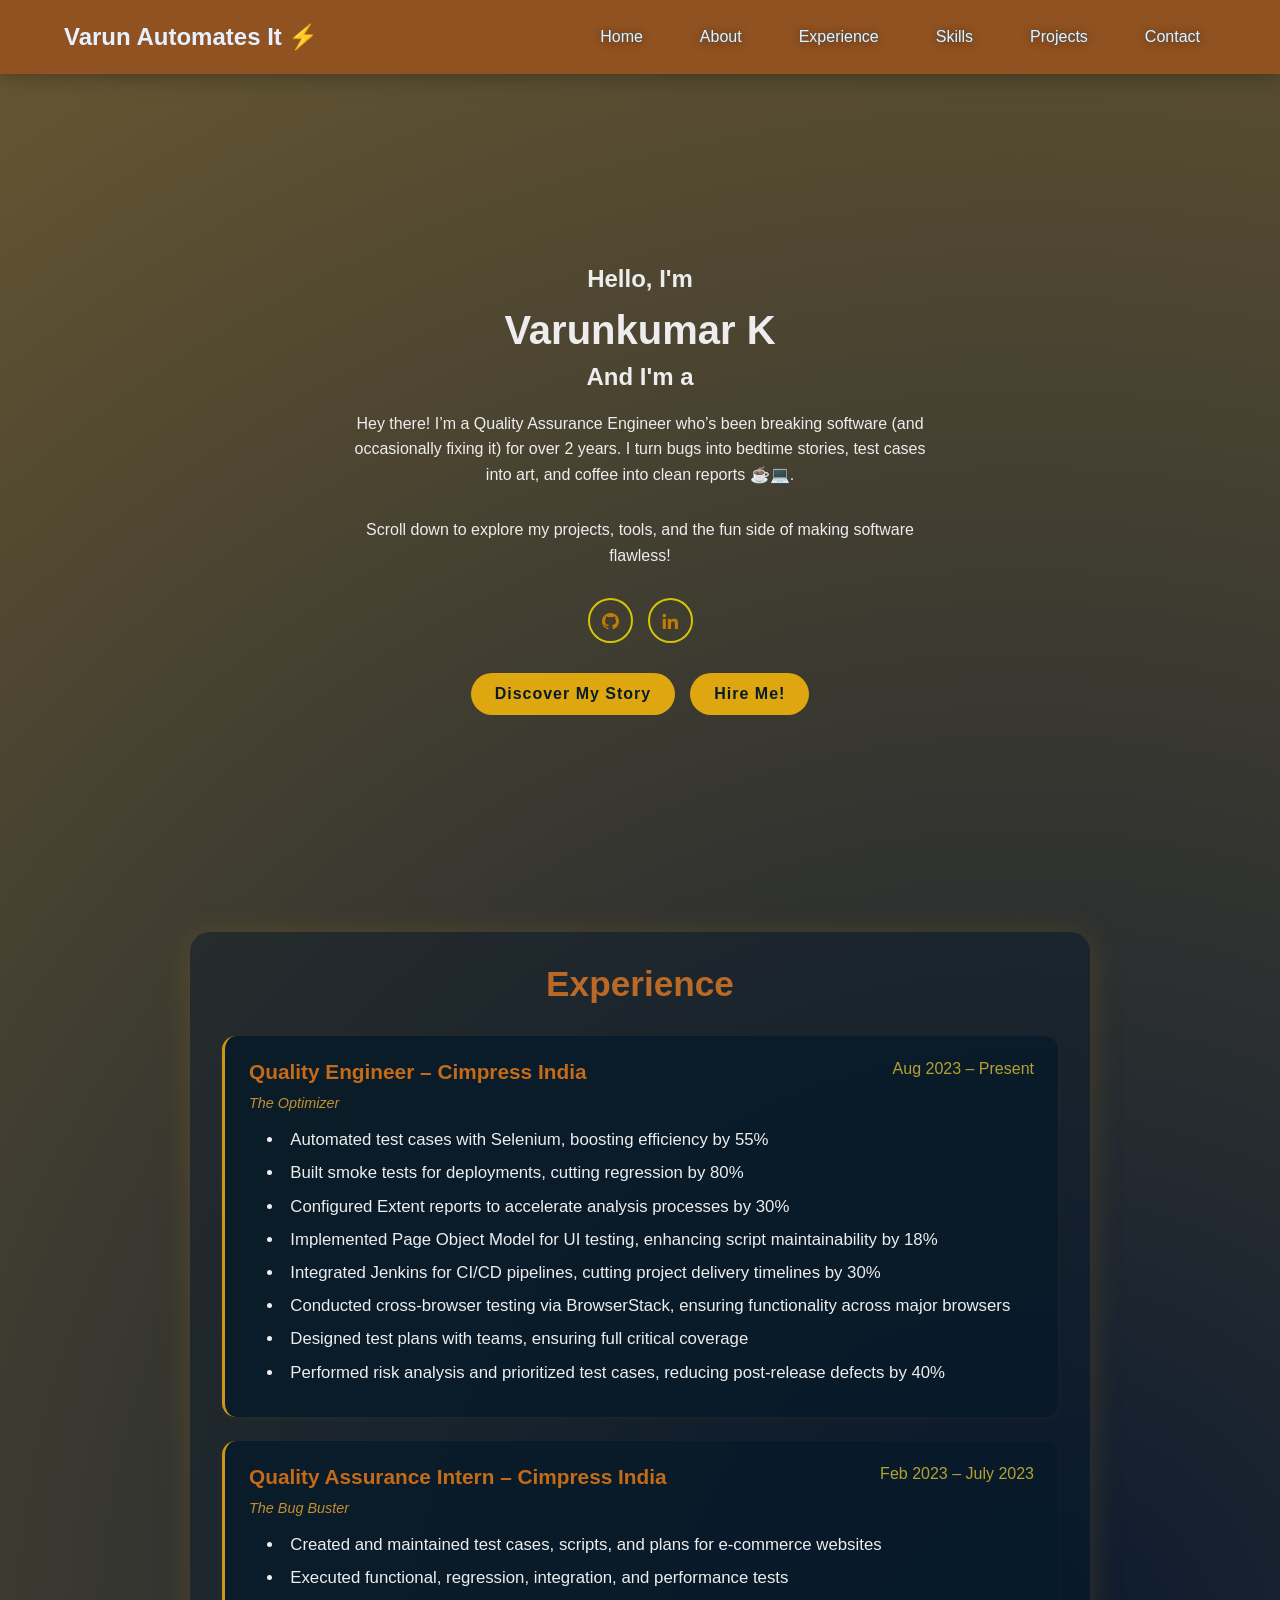
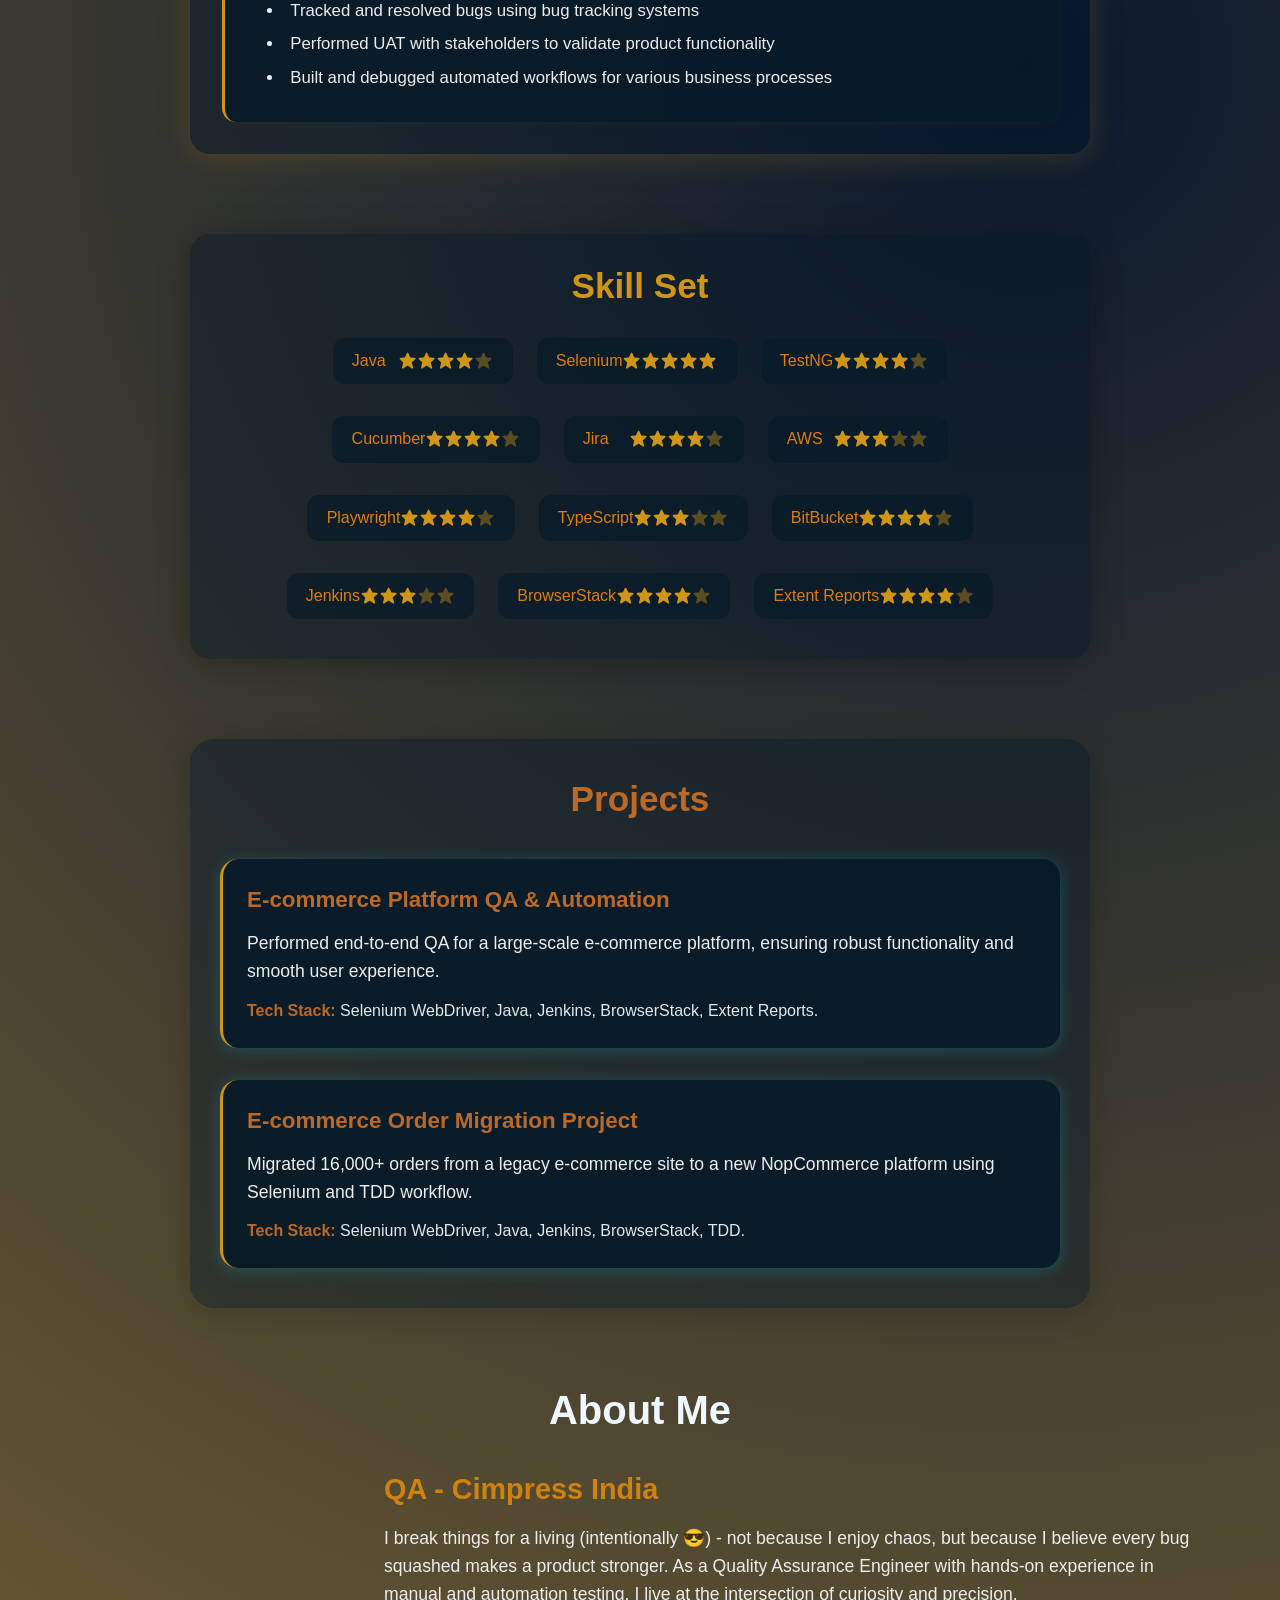
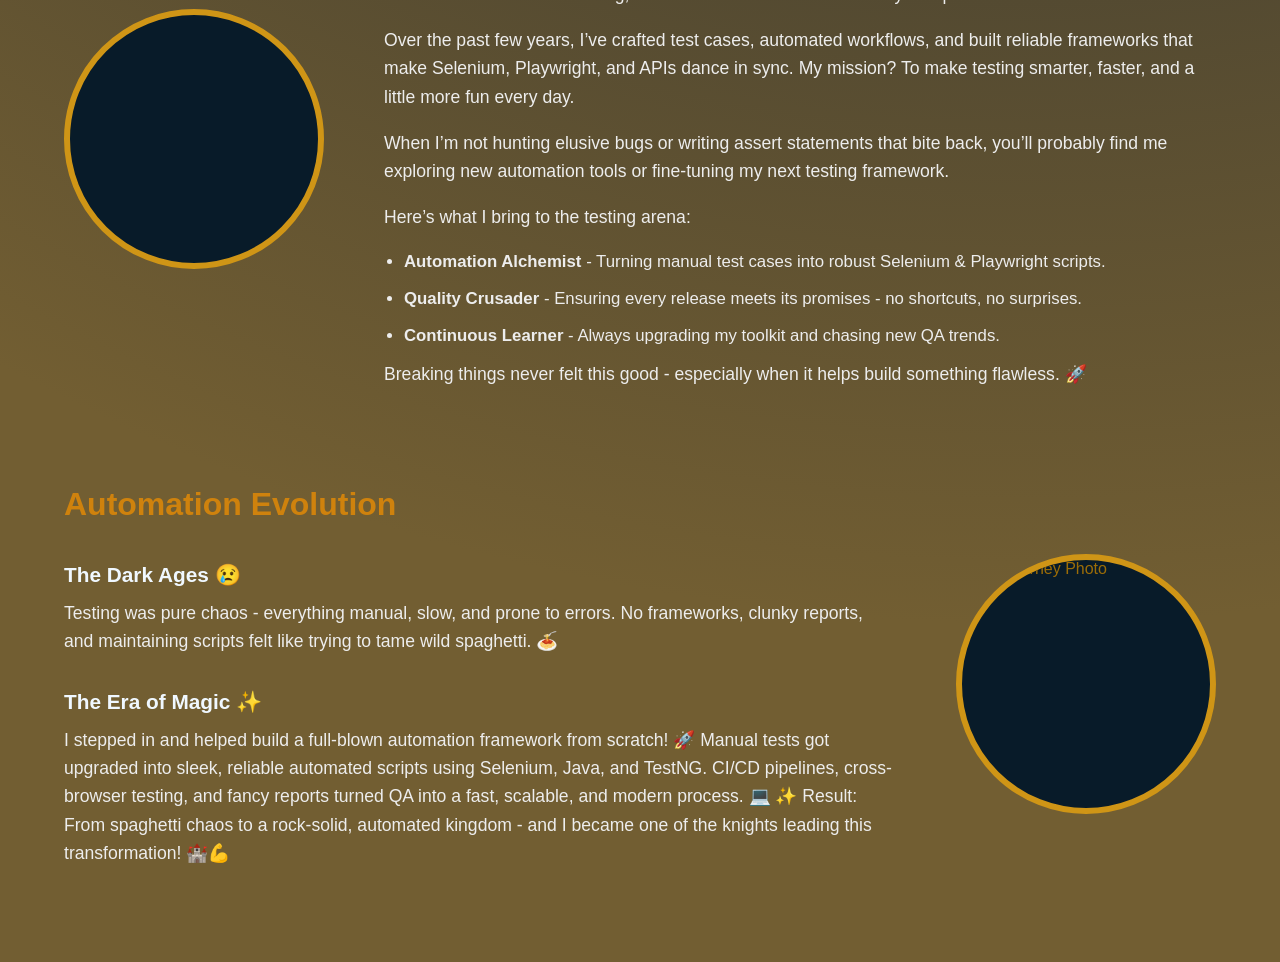
==== commit e6698bc3: "Auto-generated commit" ====
--- a/index.html
+++ b/index.html
@@ -1,7 +1,7 @@
 <!DOCTYPE html><html lang="en" data-beasties-container><head>
   <meta charset="utf-8">
   <title>Varunkumar K</title>
-  <base href="/Portfolio-main/">
+  <base href="/Portfolio/">
   <meta name="viewport" content="width=device-width, initial-scale=1.0">
   <link rel="icon" type="image/x-icon" href="/angular-portfolio/src/favicon.ico">
   <link rel="apple-touch-icon" sizes="180x180" href="/angular-portfolio/src/apple-touch-icon.png">
@@ -22,7 +22,7 @@
 </style><link rel="stylesheet" href="styles-2BY7KJ5V.css" media="print" onload="this.media='all'"><noscript><link rel="stylesheet" href="styles-2BY7KJ5V.css"></noscript><style ng-app-id="ng">.header[_ngcontent-ng-c1171957873]{position:fixed;top:0;left:0;width:100%;padding:20px 5%;display:flex;justify-content:space-between;align-items:center;z-index:1000;background:#8f5220;-webkit-backdrop-filter:blur(10px);backdrop-filter:blur(10px);box-shadow:0 2px 20px #0000004d}.logo[_ngcontent-ng-c1171957873]{font-size:1.5rem;color:#e6f1ff;text-decoration:none;font-weight:600;z-index:1001}.navbar[_ngcontent-ng-c1171957873]{display:flex;gap:25px}.navbar[_ngcontent-ng-c1171957873]   a[_ngcontent-ng-c1171957873]{font-size:1rem;color:#e6f1ff;text-shadow:0 1px 8px #72250e,0 0px 2px #1c777e;text-decoration:none;font-weight:500;transition:all .3s ease;padding:8px 16px;border-radius:25px;cursor:pointer}.navbar[_ngcontent-ng-c1171957873]   a[_ngcontent-ng-c1171957873]:hover{color:#cc8e1a;background:#00eeff1a;transform:translateY(-2px)}.hamburger[_ngcontent-ng-c1171957873]{display:none;flex-direction:column;cursor:pointer;padding:5px;z-index:1001}.hamburger[_ngcontent-ng-c1171957873]   span[_ngcontent-ng-c1171957873]{width:25px;height:3px;background:#c5940d;margin:3px 0;transition:.3s;border-radius:2px}.mobile-navbar[_ngcontent-ng-c1171957873]{position:fixed;top:0;right:-100%;width:280px;height:100vh;background:#081b29fa;-webkit-backdrop-filter:blur(20px);backdrop-filter:blur(20px);display:flex;flex-direction:column;align-items:center;gap:20px;transition:right .4s ease;z-index:1000;box-shadow:-5px 0 30px #00000080;padding:40px 0;overflow-y:auto}.mobile-navbar[_ngcontent-ng-c1171957873]:before{content:"";flex:1;min-height:0}.mobile-navbar[_ngcontent-ng-c1171957873]:after{content:"";flex:1;min-height:0}.mobile-navbar.active[_ngcontent-ng-c1171957873]{right:0}.mobile-navbar[_ngcontent-ng-c1171957873]   a[_ngcontent-ng-c1171957873]{font-size:1.2rem;color:#a87009;text-decoration:none;font-weight:500;padding:12px 25px;border-radius:30px;transition:all .3s ease;cursor:pointer;text-align:center;width:200px;border:2px solid transparent;flex-shrink:0}.mobile-navbar[_ngcontent-ng-c1171957873]   a[_ngcontent-ng-c1171957873]:hover{color:#081b29;background:#a7710d;transform:translate(-10px);box-shadow:0 5px 15px #0ef6}.menu-backdrop[_ngcontent-ng-c1171957873]{position:fixed;top:0;left:0;width:100%;height:100%;background:#af8434b3;-webkit-backdrop-filter:blur(5px);backdrop-filter:blur(5px);z-index:999;opacity:0;visibility:hidden;transition:all .3s ease}.menu-backdrop.active[_ngcontent-ng-c1171957873]{opacity:1;visibility:visible}.hamburger.active[_ngcontent-ng-c1171957873]   span[_ngcontent-ng-c1171957873]:nth-child(1){transform:rotate(-45deg) translate(-5px,6px)}.hamburger.active[_ngcontent-ng-c1171957873]   span[_ngcontent-ng-c1171957873]:nth-child(2){opacity:0}.hamburger.active[_ngcontent-ng-c1171957873]   span[_ngcontent-ng-c1171957873]:nth-child(3){transform:rotate(45deg) translate(-5px,-6px)}@media (max-width: 768px){.header[_ngcontent-ng-c1171957873]{padding:15px 5%}.navbar[_ngcontent-ng-c1171957873]{display:none}.hamburger[_ngcontent-ng-c1171957873]{display:flex}.logo[_ngcontent-ng-c1171957873]{font-size:1.3rem}}@media (max-width: 480px){.mobile-navbar[_ngcontent-ng-c1171957873]{width:250px}.mobile-navbar[_ngcontent-ng-c1171957873]   a[_ngcontent-ng-c1171957873]{font-size:1.2rem;width:180px;padding:10px 25px}.logo[_ngcontent-ng-c1171957873]{font-size:1.2rem}.hamburger[_ngcontent-ng-c1171957873]   span[_ngcontent-ng-c1171957873]{width:22px}}.mobile-navbar[_ngcontent-ng-c1171957873]   a[_ngcontent-ng-c1171957873]{opacity:0;transform:translate(50px);transition:all .4s ease}.mobile-navbar.active[_ngcontent-ng-c1171957873]   a[_ngcontent-ng-c1171957873]{opacity:1;transform:translate(0)}.mobile-navbar[_ngcontent-ng-c1171957873]   a[_ngcontent-ng-c1171957873]:nth-child(1){transition-delay:.1s}.mobile-navbar[_ngcontent-ng-c1171957873]   a[_ngcontent-ng-c1171957873]:nth-child(2){transition-delay:.15s}.mobile-navbar[_ngcontent-ng-c1171957873]   a[_ngcontent-ng-c1171957873]:nth-child(3){transition-delay:.2s}.mobile-navbar[_ngcontent-ng-c1171957873]   a[_ngcontent-ng-c1171957873]:nth-child(4){transition-delay:.25s}.mobile-navbar[_ngcontent-ng-c1171957873]   a[_ngcontent-ng-c1171957873]:nth-child(5){transition-delay:.3s}.mobile-navbar[_ngcontent-ng-c1171957873]   a[_ngcontent-ng-c1171957873]:nth-child(6){transition-delay:.35s}</style><style ng-app-id="ng">html[_ngcontent-ng-c189618813]{scroll-behavior:smooth}.home[_ngcontent-ng-c189618813]{position:relative;width:100%;height:100vh;display:flex;align-items:center;justify-content:center;padding:80px 5% 0;box-sizing:border-box}.home-content[_ngcontent-ng-c189618813]{max-width:600px;text-align:center}.home-content[_ngcontent-ng-c189618813]   h1[_ngcontent-ng-c189618813]{font-size:2.5rem;font-weight:700;color:#ededed;margin-bottom:10px}.home-content[_ngcontent-ng-c189618813]   h3[_ngcontent-ng-c189618813]{font-size:1.5rem;font-weight:600;color:#ededed;margin-bottom:15px}.home-content[_ngcontent-ng-c189618813]   p[_ngcontent-ng-c189618813]{margin:20px 0 30px;color:#ededed;font-size:1rem;line-height:1.6}.home-sci[_ngcontent-ng-c189618813]{display:flex;justify-content:center;gap:15px;margin:30px 0}.home-sci[_ngcontent-ng-c189618813]   a[_ngcontent-ng-c189618813]{display:inline-flex;justify-content:center;align-items:center;width:45px;height:45px;background:transparent;border:2px solid rgb(211,197,6);border-radius:50%;font-size:20px;color:#be7d04;text-decoration:none;transition:all .3s ease}.home-sci[_ngcontent-ng-c189618813]   a[_ngcontent-ng-c189618813]:hover{background:#b95b02;color:#074935;box-shadow:0 0 20px #c0861a;transform:translateY(-3px)}.home-btn-row[_ngcontent-ng-c189618813]{display:flex;gap:15px;margin-top:20px;justify-content:center;flex-wrap:wrap}.btn-box[_ngcontent-ng-c189618813]{display:inline-block;padding:12px 24px;background:#dfa70f;border-radius:40px;font-size:16px;color:#081b29;letter-spacing:1px;text-decoration:none;font-weight:600;transition:all .3s ease;border:none;cursor:pointer}.btn-box[_ngcontent-ng-c189618813]:hover{box-shadow:0 0 20px #cf9516;transform:translateY(-2px)}.typing[_ngcontent-ng-c189618813]{color:#d69533}@media (max-width: 768px){.home[_ngcontent-ng-c189618813]{padding:100px 20px 0;height:auto;min-height:100vh}.home-content[_ngcontent-ng-c189618813]   h1[_ngcontent-ng-c189618813]{font-size:2rem}.home-content[_ngcontent-ng-c189618813]   h3[_ngcontent-ng-c189618813]{font-size:1.3rem}.home-content[_ngcontent-ng-c189618813]   p[_ngcontent-ng-c189618813]{font-size:.95rem}.home-btn-row[_ngcontent-ng-c189618813]{flex-direction:column;align-items:center}.btn-box[_ngcontent-ng-c189618813]{width:200px;text-align:center}.home-sci[_ngcontent-ng-c189618813]   a[_ngcontent-ng-c189618813]{width:40px;height:40px;font-size:18px}}@media (max-width: 480px){.home-content[_ngcontent-ng-c189618813]   h1[_ngcontent-ng-c189618813]{font-size:1.8rem}.home-content[_ngcontent-ng-c189618813]   h3[_ngcontent-ng-c189618813]{font-size:1.2rem}.home-content[_ngcontent-ng-c189618813]   p[_ngcontent-ng-c189618813]{font-size:.9rem}.btn-box[_ngcontent-ng-c189618813]{padding:10px 20px;font-size:14px}.home-sci[_ngcontent-ng-c189618813]   a[_ngcontent-ng-c189618813]{width:38px;height:38px;font-size:16px}}</style><style ng-app-id="ng">.experience-section[_ngcontent-ng-c659914513]{background:#00142866;border-radius:20px;padding:2rem;margin:2rem 5%;box-shadow:0 4px 32px #a87b1a44;max-width:900px;margin-left:auto;margin-right:auto}.experience-title[_ngcontent-ng-c659914513]{font-size:2.2rem;color:#bb6927;margin-bottom:32px;text-align:center;font-weight:700}.experience-grid[_ngcontent-ng-c659914513]{display:flex;flex-direction:column;gap:1.5rem}.experience-item[_ngcontent-ng-c659914513]{background:#081b29d9;border-radius:14px;padding:1.5rem;box-shadow:0 2px 8px #c4761111;transition:all .3s ease;border-left:3px solid rgb(207,149,22)}.exp-header[_ngcontent-ng-c659914513]{display:flex;justify-content:space-between;align-items:flex-start;margin-bottom:1rem;flex-wrap:wrap;gap:.5rem}.exp-role[_ngcontent-ng-c659914513]{font-weight:600;color:#c46b18;font-size:1.3rem;flex:1}.exp-duration[_ngcontent-ng-c659914513]{color:#b4a133;font-size:1rem;font-weight:500}.exp-tagline[_ngcontent-ng-c659914513]{color:#c28f30;font-size:.9rem;font-style:italic;width:100%;margin-top:.2rem}.exp-stars[_ngcontent-ng-c659914513]{margin-bottom:1rem;text-align:left}.star[_ngcontent-ng-c659914513]{color:#0ef;font-size:1.2rem;margin-right:2px}.exp-details[_ngcontent-ng-c659914513]{margin:0;padding-left:1.1em;font-size:1.05rem;color:#ededed;list-style:disc inside}.exp-details[_ngcontent-ng-c659914513]   li[_ngcontent-ng-c659914513]{margin-bottom:.5rem;line-height:1.5}@media (max-width: 768px){.experience-section[_ngcontent-ng-c659914513]{margin:2rem 3%;padding:1.5rem}.experience-title[_ngcontent-ng-c659914513]{font-size:1.8rem;margin-bottom:24px}.experience-item[_ngcontent-ng-c659914513]{padding:1.2rem}.exp-role[_ngcontent-ng-c659914513]{font-size:1.1rem}.exp-details[_ngcontent-ng-c659914513]{font-size:.95rem}.exp-header[_ngcontent-ng-c659914513]{flex-direction:column;align-items:flex-start;gap:.3rem}}@media (max-width: 480px){.experience-section[_ngcontent-ng-c659914513]{margin:1rem 2%;padding:1rem;border-radius:15px}.experience-title[_ngcontent-ng-c659914513]{font-size:1.6rem}.experience-item[_ngcontent-ng-c659914513]{padding:1rem}.exp-role[_ngcontent-ng-c659914513]{font-size:1rem}.exp-details[_ngcontent-ng-c659914513]{font-size:.9rem;padding-left:1em}.star[_ngcontent-ng-c659914513]{font-size:1rem}}</style><style ng-app-id="ng">.skills-section[_ngcontent-ng-c92097643]{background:#00142866;border-radius:20px;padding:2rem;margin:2rem 10%;box-shadow:0 4px 32px #0004;max-width:900px;margin-left:auto;margin-right:auto;margin-top:80px}.skills-title[_ngcontent-ng-c92097643]{font-size:2.2rem;color:#cf9516;margin-bottom:32px;text-align:center;font-weight:700}.skills-list[_ngcontent-ng-c92097643]{display:flex;flex-wrap:wrap;gap:1.5rem;justify-content:center}.skill[_ngcontent-ng-c92097643]{min-width:180px;display:flex;align-items:center;justify-content:space-between;background:#081b29b3;border-radius:12px;padding:.7rem 1.2rem;margin-bottom:.5rem}.skill-name[_ngcontent-ng-c92097643]{font-weight:500;color:#df7d0e}.stars[_ngcontent-ng-c92097643]   .bx[_ngcontent-ng-c92097643]{color:#cf9516;font-size:1.2rem;opacity:.4}.stars[_ngcontent-ng-c92097643]   .filled[_ngcontent-ng-c92097643]{opacity:1;gap:4px;margin-top:2px}.star[_ngcontent-ng-c92097643]{font-size:1.5rem;color:#222c3a;filter:drop-shadow(0 1px 2px #0ef6);transition:color .2s}.star.filled[_ngcontent-ng-c92097643]{color:#0ef;text-shadow:0 0 8px #0efb,0 2px 8px #0ef2}.star.half[_ngcontent-ng-c92097643]{color:linear-gradient(90deg,#0ef 50%,#222c3a 50%)}@media (max-width: 700px){.skills-section[_ngcontent-ng-c92097643]{padding:18px 4vw;border-radius:10px}.skills-row[_ngcontent-ng-c92097643]{flex-direction:column;gap:18px}}</style><style ng-app-id="ng">.projects-section[_ngcontent-ng-c1478212409]{max-width:900px;margin:80px auto;padding:40px 30px;background:#00142866;border-radius:24px;box-shadow:0 4px 32px #0000002e}.projects-title[_ngcontent-ng-c1478212409]{font-size:2.2rem;color:#bb6926;margin-bottom:40px;text-align:center;font-weight:700}.projects-list[_ngcontent-ng-c1478212409]{display:flex;flex-direction:column;gap:32px}.project-card[_ngcontent-ng-c1478212409]{background:#081b29eb;border-radius:18px;box-shadow:0 2px 16px #0ef3;padding:28px 24px;transition:all .3s ease;border-left:3px solid rgb(207,149,22)}.project-card[_ngcontent-ng-c1478212409]:hover{box-shadow:0 6px 32px #cf9516;background:#081b29fa;transform:translateY(-2px)}.project-title[_ngcontent-ng-c1478212409]{font-size:1.4rem;color:#bb6926;font-weight:600;margin-bottom:16px}.project-desc[_ngcontent-ng-c1478212409]{color:#ededed;font-size:1.1rem;margin-bottom:16px;line-height:1.6}.project-tech[_ngcontent-ng-c1478212409]{color:#e3e8eb;font-size:1rem;margin-top:12px}.project-tech[_ngcontent-ng-c1478212409]   span[_ngcontent-ng-c1478212409]{color:#bb6926;font-weight:600}@media (max-width: 768px){.projects-section[_ngcontent-ng-c1478212409]{margin:60px 20px;padding:30px 20px;border-radius:20px}.projects-title[_ngcontent-ng-c1478212409]{font-size:1.8rem;margin-bottom:30px}.project-card[_ngcontent-ng-c1478212409]{padding:24px 20px}.project-title[_ngcontent-ng-c1478212409]{font-size:1.2rem}.project-desc[_ngcontent-ng-c1478212409]{font-size:1rem}.project-tech[_ngcontent-ng-c1478212409]{font-size:.9rem}}@media (max-width: 480px){.projects-section[_ngcontent-ng-c1478212409]{margin:40px 15px;padding:20px 15px;border-radius:15px}.projects-title[_ngcontent-ng-c1478212409]{font-size:1.6rem;margin-bottom:25px}.project-card[_ngcontent-ng-c1478212409]{padding:20px 16px}.project-title[_ngcontent-ng-c1478212409]{font-size:1.1rem}.project-desc[_ngcontent-ng-c1478212409]{font-size:.95rem}.project-tech[_ngcontent-ng-c1478212409]{font-size:.85rem}.projects-list[_ngcontent-ng-c1478212409]{gap:24px}}</style><style ng-app-id="ng">.about-me[_ngcontent-ng-c3927127805]{width:100%;display:flex;align-items:center;justify-content:center;margin:80px 0 40px;padding:0 5%;box-sizing:border-box}.about-me-vertical[_ngcontent-ng-c3927127805]{display:flex;flex-direction:column;width:100%;max-width:1200px}.about-me-title[_ngcontent-ng-c3927127805]{width:100%;margin-bottom:40px;text-align:center}.about-me-title[_ngcontent-ng-c3927127805]   h3[_ngcontent-ng-c3927127805]{font-size:2.5rem;color:#f0f8ff;font-weight:700;margin:0}.about-me-container[_ngcontent-ng-c3927127805]{display:flex;flex-direction:row;align-items:center;justify-content:center;gap:60px;width:100%}.about-me-img[_ngcontent-ng-c3927127805]{display:flex;justify-content:center;min-width:260px;min-height:260px}.about-me-img[_ngcontent-ng-c3927127805]   img[_ngcontent-ng-c3927127805]{width:260px;height:260px;object-fit:cover;border-radius:50%;border:6px solid rgb(207,149,22);background:#081b29}.about-me-content[_ngcontent-ng-c3927127805]{flex:1;display:flex;flex-direction:column;justify-content:center;align-items:flex-start}.about-me-content[_ngcontent-ng-c3927127805]   h3[_ngcontent-ng-c3927127805]{font-size:1.8rem;font-weight:600;color:#cf820d;margin-bottom:18px}.about-me-content[_ngcontent-ng-c3927127805]   p[_ngcontent-ng-c3927127805]{color:#ededed;margin-bottom:18px;font-size:1.1rem;line-height:1.6}.about-me-content[_ngcontent-ng-c3927127805]   ul[_ngcontent-ng-c3927127805]{color:#ededed;padding-left:20px;font-size:1.05rem;width:100%}.about-me-content[_ngcontent-ng-c3927127805]   ul[_ngcontent-ng-c3927127805]   li[_ngcontent-ng-c3927127805]{margin-bottom:10px;line-height:1.6}.my-journey-section[_ngcontent-ng-c3927127805]{width:100%;display:flex;justify-content:center;align-items:center;margin:80px 0;padding:0 5%;box-sizing:border-box}.my-journey-container[_ngcontent-ng-c3927127805]{display:flex;flex-direction:row;align-items:center;justify-content:center;gap:60px;max-width:1200px;width:100%}.my-journey-content[_ngcontent-ng-c3927127805]{flex:1;display:flex;flex-direction:column;justify-content:center;align-items:flex-start}.my-journey-content[_ngcontent-ng-c3927127805]   h3[_ngcontent-ng-c3927127805]{font-size:2rem;font-weight:700;color:#cf820d;margin-bottom:20px}.my-journey-content[_ngcontent-ng-c3927127805]   h4[_ngcontent-ng-c3927127805]{color:#f0f8ff;margin:20px 0 12px;font-size:1.3rem}.my-journey-content[_ngcontent-ng-c3927127805]   p[_ngcontent-ng-c3927127805]{color:#ededed;font-size:1.1rem;line-height:1.6;margin-bottom:15px}.my-journey-img[_ngcontent-ng-c3927127805]{display:flex;align-items:center;justify-content:center;min-width:260px}.my-journey-img[_ngcontent-ng-c3927127805]   img[_ngcontent-ng-c3927127805]{width:260px;height:260px;object-fit:cover;border-radius:50%;border:6px solid rgb(207,149,22);background:#081b29}@media (max-width: 768px){.about-me[_ngcontent-ng-c3927127805]{margin:60px 0 30px;padding:0 20px}.about-me-title[_ngcontent-ng-c3927127805]   h3[_ngcontent-ng-c3927127805]{font-size:2rem}.about-me-container[_ngcontent-ng-c3927127805]{flex-direction:column;gap:30px;text-align:center}.about-me-content[_ngcontent-ng-c3927127805]{align-items:center;text-align:center}.about-me-content[_ngcontent-ng-c3927127805]   h3[_ngcontent-ng-c3927127805]{font-size:1.5rem}.about-me-content[_ngcontent-ng-c3927127805]   p[_ngcontent-ng-c3927127805]{font-size:1rem}.about-me-img[_ngcontent-ng-c3927127805]   img[_ngcontent-ng-c3927127805]{width:200px;height:200px}.my-journey-section[_ngcontent-ng-c3927127805]{margin:60px 0;padding:0 20px}.my-journey-container[_ngcontent-ng-c3927127805]{flex-direction:column-reverse;gap:30px;text-align:center}.my-journey-content[_ngcontent-ng-c3927127805]{align-items:center;text-align:center}.my-journey-content[_ngcontent-ng-c3927127805]   h3[_ngcontent-ng-c3927127805]{font-size:1.8rem}.my-journey-content[_ngcontent-ng-c3927127805]   h4[_ngcontent-ng-c3927127805]{font-size:1.2rem}.my-journey-content[_ngcontent-ng-c3927127805]   p[_ngcontent-ng-c3927127805]{font-size:1rem}.my-journey-img[_ngcontent-ng-c3927127805]   img[_ngcontent-ng-c3927127805]{width:200px;height:200px}}@media (max-width: 480px){.about-me-img[_ngcontent-ng-c3927127805]   img[_ngcontent-ng-c3927127805], .my-journey-img[_ngcontent-ng-c3927127805]   img[_ngcontent-ng-c3927127805]{width:180px;height:180px}.about-me-title[_ngcontent-ng-c3927127805]   h3[_ngcontent-ng-c3927127805]{font-size:1.8rem}.my-journey-content[_ngcontent-ng-c3927127805]   h3[_ngcontent-ng-c3927127805]{font-size:1.6rem}}</style><style ng-app-id="ng">.contact-backdrop[_ngcontent-ng-c4085684712]{position:fixed;inset:0;background:#00000073;z-index:1000;overflow:hidden}.contact-modal[_ngcontent-ng-c4085684712]{position:fixed;top:50%;left:50%;transform:translate(-50%,-50%);background:#74612d;color:#ededed;border-radius:18px;box-shadow:0 8px 40px #c0780c66;padding:2.2rem 2.5rem 1.5rem;z-index:1001;min-width:340px;max-width:500px;width:420px;animation:_ngcontent-ng-c4085684712_fadeIn .3s;box-sizing:border-box;max-height:90vh;overflow-y:auto}@keyframes _ngcontent-ng-c4085684712_fadeIn{0%{opacity:0;transform:translate(-50%,-60%)}to{opacity:1;transform:translate(-50%,-50%)}}.contact-modal[_ngcontent-ng-c4085684712]   h2[_ngcontent-ng-c4085684712]{color:#c48613;margin-bottom:1.5rem;text-align:center;font-size:1.8rem;position:sticky;top:0;background:#0a1a2a;padding:10px 0;z-index:1}.contact-row[_ngcontent-ng-c4085684712]{display:flex;gap:1.2rem;margin-bottom:1.2rem}.contact-field[_ngcontent-ng-c4085684712]{flex:1;display:flex;flex-direction:column}.contact-field[_ngcontent-ng-c4085684712]   label[_ngcontent-ng-c4085684712]{font-size:1rem;color:#b0eaff;margin-bottom:.5rem;font-weight:500}.contact-field[_ngcontent-ng-c4085684712]   input[_ngcontent-ng-c4085684712], .contact-field[_ngcontent-ng-c4085684712]   textarea[_ngcontent-ng-c4085684712]{background:#102027;color:#ededed;border:1.5px solid rgba(0,238,255,.2);border-radius:7px;padding:.7rem .9rem;font-size:1rem;outline:none;transition:border .2s,box-shadow .2s;font-family:inherit;box-sizing:border-box;width:100%}.contact-field[_ngcontent-ng-c4085684712]   input[_ngcontent-ng-c4085684712]:focus, .contact-field[_ngcontent-ng-c4085684712]   textarea[_ngcontent-ng-c4085684712]:focus{border:1.5px solid #0ef;box-shadow:0 0 8px #0ef6}.contact-field[_ngcontent-ng-c4085684712]   textarea[_ngcontent-ng-c4085684712]{resize:vertical;min-height:120px;max-height:200px}.contact-field-full[_ngcontent-ng-c4085684712]{width:100%}.contact-actions[_ngcontent-ng-c4085684712]{display:flex;justify-content:flex-end;gap:1rem;margin-top:1.5rem;padding-top:.5rem;position:sticky;bottom:0;background:#0a1a2a;padding:15px 0 5px}.contact-actions[_ngcontent-ng-c4085684712]   button[_ngcontent-ng-c4085684712]{background:#9e7d22;color:#081b29;border:none;border-radius:7px;padding:.7rem 1.5rem;font-size:1rem;font-weight:600;cursor:pointer;transition:all .2s;min-width:80px}.contact-actions[_ngcontent-ng-c4085684712]   button[type=button][_ngcontent-ng-c4085684712]{background:transparent;color:#ededed;border:1.5px solid rgba(141,150,15,.4)}.contact-actions[_ngcontent-ng-c4085684712]   button[_ngcontent-ng-c4085684712]:hover:not(:disabled){transform:translateY(-1px);box-shadow:0 4px 12px #bb9b0a66}.contact-actions[_ngcontent-ng-c4085684712]   button[type=button][_ngcontent-ng-c4085684712]:hover:not(:disabled){background:#00eeff1a}.contact-actions[_ngcontent-ng-c4085684712]   button[_ngcontent-ng-c4085684712]:disabled{opacity:.6;cursor:not-allowed;transform:none!important}.contact-success[_ngcontent-ng-c4085684712], .contact-error[_ngcontent-ng-c4085684712]{margin-top:1rem;text-align:center;padding:.8rem;border-radius:5px;position:sticky;bottom:70px;background:#0a1a2a}.contact-success[_ngcontent-ng-c4085684712]{color:#0ef;background:#00eeff1a}.contact-error[_ngcontent-ng-c4085684712]{color:#ff4b4b;background:#ff4b4b1a}.contact-modal[_ngcontent-ng-c4085684712]::-webkit-scrollbar{width:8px}.contact-modal[_ngcontent-ng-c4085684712]::-webkit-scrollbar-track{background:#00eeff1a;border-radius:4px;margin:10px 0}.contact-modal[_ngcontent-ng-c4085684712]::-webkit-scrollbar-thumb{background:#0ef;border-radius:4px}.contact-modal[_ngcontent-ng-c4085684712]::-webkit-scrollbar-thumb:hover{background:#0cf}@media (max-width: 600px){.contact-modal[_ngcontent-ng-c4085684712]{padding:1.5rem 1.2rem 1.2rem;min-width:0;width:95vw;margin:1rem;max-height:85vh}.contact-row[_ngcontent-ng-c4085684712]{flex-direction:column;gap:.8rem;margin-bottom:.8rem}.contact-actions[_ngcontent-ng-c4085684712]{flex-direction:column-reverse;gap:.8rem;position:relative}.contact-actions[_ngcontent-ng-c4085684712]   button[_ngcontent-ng-c4085684712]{width:100%}.contact-field[_ngcontent-ng-c4085684712]   textarea[_ngcontent-ng-c4085684712]{min-height:100px;max-height:150px}.contact-modal[_ngcontent-ng-c4085684712]   h2[_ngcontent-ng-c4085684712]{font-size:1.5rem;position:relative;padding:0}}@media (max-width: 380px){.contact-modal[_ngcontent-ng-c4085684712]{padding:1.2rem 1rem 1rem;max-height:80vh}.contact-field[_ngcontent-ng-c4085684712]   textarea[_ngcontent-ng-c4085684712]{min-height:80px;max-height:120px}}</style></head>
 <body><!--nghm--><script type="text/javascript" id="ng-event-dispatch-contract">(()=>{function p(t,n,r,o,e,i,f,m){return{eventType:t,event:n,targetElement:r,eic:o,timeStamp:e,eia:i,eirp:f,eiack:m}}function u(t){let n=[],r=e=>{n.push(e)};return{c:t,q:n,et:[],etc:[],d:r,h:e=>{r(p(e.type,e,e.target,t,Date.now()))}}}function s(t,n,r){for(let o=0;o<n.length;o++){let e=n[o];(r?t.etc:t.et).push(e),t.c.addEventListener(e,t.h,r)}}function c(t,n,r,o,e=window){let i=u(t);e._ejsas||(e._ejsas={}),e._ejsas[n]=i,s(i,r),s(i,o,!0)}window.__jsaction_bootstrap=c;})();
 </script><script>window.__jsaction_bootstrap(document.body,"ng",["click"],[]);</script>
-  <app-root ng-version="20.3.3" ngh="0" ng-server-context="ssg"><app-navbar _nghost-ng-c1171957873 ngh="0"><header _ngcontent-ng-c1171957873 class="header"><a _ngcontent-ng-c1171957873 href="#" class="logo">Varun Automates It ⚡</a><div _ngcontent-ng-c1171957873 class="hamburger" jsaction="click:;"><span _ngcontent-ng-c1171957873></span><span _ngcontent-ng-c1171957873></span><span _ngcontent-ng-c1171957873></span></div><nav _ngcontent-ng-c1171957873 class="navbar"><a _ngcontent-ng-c1171957873 jsaction="click:;">Home</a><a _ngcontent-ng-c1171957873 jsaction="click:;">About</a><a _ngcontent-ng-c1171957873 jsaction="click:;">Experience</a><a _ngcontent-ng-c1171957873 jsaction="click:;">Skills</a><a _ngcontent-ng-c1171957873 jsaction="click:;">Projects</a><a _ngcontent-ng-c1171957873 jsaction="click:;">Contact</a></nav><nav _ngcontent-ng-c1171957873 class="mobile-navbar"><a _ngcontent-ng-c1171957873 jsaction="click:;">Home</a><a _ngcontent-ng-c1171957873 jsaction="click:;">About</a><a _ngcontent-ng-c1171957873 jsaction="click:;">Experience</a><a _ngcontent-ng-c1171957873 jsaction="click:;">Skills</a><a _ngcontent-ng-c1171957873 jsaction="click:;">Projects</a><a _ngcontent-ng-c1171957873 jsaction="click:;">Contact</a></nav><div _ngcontent-ng-c1171957873 class="menu-backdrop" jsaction="click:;"></div></header></app-navbar><app-homepage _nghost-ng-c189618813 ngh="0"><section _ngcontent-ng-c189618813 class="home"><div _ngcontent-ng-c189618813 class="home-content"><h3 _ngcontent-ng-c189618813>Hello, I'm</h3><h1 _ngcontent-ng-c189618813>Varunkumar K</h1><h3 _ngcontent-ng-c189618813>And I'm a <span _ngcontent-ng-c189618813 class="typing text"><!--ngetn--></span></h3><p _ngcontent-ng-c189618813>Hey there! I’m a Quality Assurance Engineer who’s been breaking software (and occasionally fixing it) for over 2 years. I turn bugs into bedtime stories, test cases into art, and coffee into clean reports ☕💻.</p><p _ngcontent-ng-c189618813>Scroll down to explore my projects, tools, and the fun side of making software flawless!</p><div _ngcontent-ng-c189618813 class="home-sci"><a _ngcontent-ng-c189618813 href="https://github.com/VarunkumarK-Careers"><i _ngcontent-ng-c189618813 class="bx bxl-github"></i></a><a _ngcontent-ng-c189618813 href="https://www.linkedin.com/in/varunkumar-k-0819b7214/"><i _ngcontent-ng-c189618813 class="bx bxl-linkedin"></i></a></div><div _ngcontent-ng-c189618813 class="home-btn-row"><a _ngcontent-ng-c189618813 routerlink="/" fragment="about" class="btn-box" href="/Portfolio-main/#about" jsaction="click:;">Discover My Story</a><a _ngcontent-ng-c189618813 href="assets/Varunkumar_K_Quality_Engineer_Resume.pdf" download class="btn-box">Hire Me!</a></div></div></section></app-homepage><app-experience _nghost-ng-c659914513 ngh="1"><section _ngcontent-ng-c659914513 id="experience" class="experience-section"><h2 _ngcontent-ng-c659914513 class="experience-title">Experience</h2><div _ngcontent-ng-c659914513 class="experience-grid"><div _ngcontent-ng-c659914513 class="experience-item"><div _ngcontent-ng-c659914513 class="exp-header"><div _ngcontent-ng-c659914513 class="exp-role">Quality Engineer – Cimpress India</div><div _ngcontent-ng-c659914513 class="exp-duration">Aug 2023 – Present</div><div _ngcontent-ng-c659914513 class="exp-tagline">The Optimizer</div></div><ul _ngcontent-ng-c659914513 class="exp-details"><li _ngcontent-ng-c659914513>Automated test cases with Selenium, boosting efficiency by 55%</li><li _ngcontent-ng-c659914513>Built smoke tests for deployments, cutting regression by 80%</li><li _ngcontent-ng-c659914513>Configured Extent reports to accelerate analysis processes by 30%</li><li _ngcontent-ng-c659914513>Implemented Page Object Model for UI testing, enhancing script maintainability by 18%</li><li _ngcontent-ng-c659914513>Integrated Jenkins for CI/CD pipelines, cutting project delivery timelines by 30%</li><li _ngcontent-ng-c659914513>Conducted cross-browser testing via BrowserStack, ensuring functionality across major browsers</li><li _ngcontent-ng-c659914513>Designed test plans with teams, ensuring full critical coverage</li><li _ngcontent-ng-c659914513>Performed risk analysis and prioritized test cases, reducing post-release defects by 40%</li><!----></ul></div><div _ngcontent-ng-c659914513 class="experience-item"><div _ngcontent-ng-c659914513 class="exp-header"><div _ngcontent-ng-c659914513 class="exp-role">Quality Assurance Intern – Cimpress India</div><div _ngcontent-ng-c659914513 class="exp-duration">Feb 2023 – July 2023</div><div _ngcontent-ng-c659914513 class="exp-tagline">The Bug Buster</div></div><ul _ngcontent-ng-c659914513 class="exp-details"><li _ngcontent-ng-c659914513>Created and maintained test cases, scripts, and plans for e-commerce websites</li><li _ngcontent-ng-c659914513>Executed functional, regression, integration, and performance tests</li><li _ngcontent-ng-c659914513>Tracked and resolved bugs using bug tracking systems</li><li _ngcontent-ng-c659914513>Performed UAT with stakeholders to validate product functionality</li><li _ngcontent-ng-c659914513>Built and debugged automated workflows for various business processes</li><!----></ul></div><!----></div></section></app-experience><app-skills _nghost-ng-c92097643 ngh="2"><section _ngcontent-ng-c92097643 id="skills" class="skills-section"><h2 _ngcontent-ng-c92097643 class="skills-title">Skill Set</h2><div _ngcontent-ng-c92097643 class="skills-list"><div _ngcontent-ng-c92097643 class="skill"><span _ngcontent-ng-c92097643 class="skill-name">Java</span><span _ngcontent-ng-c92097643 class="stars"><i _ngcontent-ng-c92097643 class="bx bxs-star filled"></i><!----><i _ngcontent-ng-c92097643 class="bx bxs-star filled"></i><!----><i _ngcontent-ng-c92097643 class="bx bxs-star filled"></i><!----><i _ngcontent-ng-c92097643 class="bx bxs-star filled"></i><!----><i _ngcontent-ng-c92097643 class="bx bxs-star"></i><!----><!----></span></div><div _ngcontent-ng-c92097643 class="skill"><span _ngcontent-ng-c92097643 class="skill-name">Selenium</span><span _ngcontent-ng-c92097643 class="stars"><i _ngcontent-ng-c92097643 class="bx bxs-star filled"></i><!----><i _ngcontent-ng-c92097643 class="bx bxs-star filled"></i><!----><i _ngcontent-ng-c92097643 class="bx bxs-star filled"></i><!----><i _ngcontent-ng-c92097643 class="bx bxs-star filled"></i><!----><i _ngcontent-ng-c92097643 class="bx bxs-star filled"></i><!----><!----></span></div><div _ngcontent-ng-c92097643 class="skill"><span _ngcontent-ng-c92097643 class="skill-name">TestNG</span><span _ngcontent-ng-c92097643 class="stars"><i _ngcontent-ng-c92097643 class="bx bxs-star filled"></i><!----><i _ngcontent-ng-c92097643 class="bx bxs-star filled"></i><!----><i _ngcontent-ng-c92097643 class="bx bxs-star filled"></i><!----><i _ngcontent-ng-c92097643 class="bx bxs-star filled"></i><!----><i _ngcontent-ng-c92097643 class="bx bxs-star"></i><!----><!----></span></div><div _ngcontent-ng-c92097643 class="skill"><span _ngcontent-ng-c92097643 class="skill-name">Cucumber</span><span _ngcontent-ng-c92097643 class="stars"><i _ngcontent-ng-c92097643 class="bx bxs-star filled"></i><!----><i _ngcontent-ng-c92097643 class="bx bxs-star filled"></i><!----><i _ngcontent-ng-c92097643 class="bx bxs-star filled"></i><!----><i _ngcontent-ng-c92097643 class="bx bxs-star filled"></i><!----><i _ngcontent-ng-c92097643 class="bx bxs-star"></i><!----><!----></span></div><div _ngcontent-ng-c92097643 class="skill"><span _ngcontent-ng-c92097643 class="skill-name">Jira</span><span _ngcontent-ng-c92097643 class="stars"><i _ngcontent-ng-c92097643 class="bx bxs-star filled"></i><!----><i _ngcontent-ng-c92097643 class="bx bxs-star filled"></i><!----><i _ngcontent-ng-c92097643 class="bx bxs-star filled"></i><!----><i _ngcontent-ng-c92097643 class="bx bxs-star filled"></i><!----><i _ngcontent-ng-c92097643 class="bx bxs-star"></i><!----><!----></span></div><div _ngcontent-ng-c92097643 class="skill"><span _ngcontent-ng-c92097643 class="skill-name">AWS</span><span _ngcontent-ng-c92097643 class="stars"><i _ngcontent-ng-c92097643 class="bx bxs-star filled"></i><!----><i _ngcontent-ng-c92097643 class="bx bxs-star filled"></i><!----><i _ngcontent-ng-c92097643 class="bx bxs-star filled"></i><!----><i _ngcontent-ng-c92097643 class="bx bxs-star"></i><!----><i _ngcontent-ng-c92097643 class="bx bxs-star"></i><!----><!----></span></div><div _ngcontent-ng-c92097643 class="skill"><span _ngcontent-ng-c92097643 class="skill-name">Playwright</span><span _ngcontent-ng-c92097643 class="stars"><i _ngcontent-ng-c92097643 class="bx bxs-star filled"></i><!----><i _ngcontent-ng-c92097643 class="bx bxs-star filled"></i><!----><i _ngcontent-ng-c92097643 class="bx bxs-star"></i><!----><i _ngcontent-ng-c92097643 class="bx bxs-star"></i><!----><i _ngcontent-ng-c92097643 class="bx bxs-star"></i><!----><!----></span></div><div _ngcontent-ng-c92097643 class="skill"><span _ngcontent-ng-c92097643 class="skill-name">TypeScript</span><span _ngcontent-ng-c92097643 class="stars"><i _ngcontent-ng-c92097643 class="bx bxs-star filled"></i><!----><i _ngcontent-ng-c92097643 class="bx bxs-star filled"></i><!----><i _ngcontent-ng-c92097643 class="bx bxs-star"></i><!----><i _ngcontent-ng-c92097643 class="bx bxs-star"></i><!----><i _ngcontent-ng-c92097643 class="bx bxs-star"></i><!----><!----></span></div><div _ngcontent-ng-c92097643 class="skill"><span _ngcontent-ng-c92097643 class="skill-name">BitBucket</span><span _ngcontent-ng-c92097643 class="stars"><i _ngcontent-ng-c92097643 class="bx bxs-star filled"></i><!----><i _ngcontent-ng-c92097643 class="bx bxs-star filled"></i><!----><i _ngcontent-ng-c92097643 class="bx bxs-star filled"></i><!----><i _ngcontent-ng-c92097643 class="bx bxs-star filled"></i><!----><i _ngcontent-ng-c92097643 class="bx bxs-star"></i><!----><!----></span></div><div _ngcontent-ng-c92097643 class="skill"><span _ngcontent-ng-c92097643 class="skill-name">Jenkins</span><span _ngcontent-ng-c92097643 class="stars"><i _ngcontent-ng-c92097643 class="bx bxs-star filled"></i><!----><i _ngcontent-ng-c92097643 class="bx bxs-star filled"></i><!----><i _ngcontent-ng-c92097643 class="bx bxs-star filled"></i><!----><i _ngcontent-ng-c92097643 class="bx bxs-star"></i><!----><i _ngcontent-ng-c92097643 class="bx bxs-star"></i><!----><!----></span></div><div _ngcontent-ng-c92097643 class="skill"><span _ngcontent-ng-c92097643 class="skill-name">BrowserStack</span><span _ngcontent-ng-c92097643 class="stars"><i _ngcontent-ng-c92097643 class="bx bxs-star filled"></i><!----><i _ngcontent-ng-c92097643 class="bx bxs-star filled"></i><!----><i _ngcontent-ng-c92097643 class="bx bxs-star filled"></i><!----><i _ngcontent-ng-c92097643 class="bx bxs-star filled"></i><!----><i _ngcontent-ng-c92097643 class="bx bxs-star"></i><!----><!----></span></div><div _ngcontent-ng-c92097643 class="skill"><span _ngcontent-ng-c92097643 class="skill-name">Extent Reports</span><span _ngcontent-ng-c92097643 class="stars"><i _ngcontent-ng-c92097643 class="bx bxs-star filled"></i><!----><i _ngcontent-ng-c92097643 class="bx bxs-star filled"></i><!----><i _ngcontent-ng-c92097643 class="bx bxs-star filled"></i><!----><i _ngcontent-ng-c92097643 class="bx bxs-star filled"></i><!----><i _ngcontent-ng-c92097643 class="bx bxs-star"></i><!----><!----></span></div><!----></div></section></app-skills><app-projects _nghost-ng-c1478212409 ngh="3"><section _ngcontent-ng-c1478212409 id="projects" class="projects-section"><h2 _ngcontent-ng-c1478212409 class="projects-title">Projects</h2><div _ngcontent-ng-c1478212409 class="projects-list"><div _ngcontent-ng-c1478212409 class="project-card"><h3 _ngcontent-ng-c1478212409 class="project-title">E-commerce Platform QA &amp; Automation</h3><p _ngcontent-ng-c1478212409 class="project-desc">Performed end-to-end QA for a large-scale e-commerce platform, ensuring robust functionality and smooth user experience.</p><div _ngcontent-ng-c1478212409 class="project-tech"><span _ngcontent-ng-c1478212409>Tech Stack:</span> Selenium WebDriver, Java, Jenkins, BrowserStack, Extent Reports.</div></div><div _ngcontent-ng-c1478212409 class="project-card"><h3 _ngcontent-ng-c1478212409 class="project-title">E-commerce Order Migration Project</h3><p _ngcontent-ng-c1478212409 class="project-desc">Migrated 16,000+ orders from a legacy e-commerce site to a new NopCommerce platform using Selenium and TDD workflow.</p><div _ngcontent-ng-c1478212409 class="project-tech"><span _ngcontent-ng-c1478212409>Tech Stack:</span> Selenium WebDriver, Java, Jenkins, BrowserStack, TDD.</div></div><!----></div></section></app-projects><app-about-me _nghost-ng-c3927127805 ngh="0"><section _ngcontent-ng-c3927127805 id="about" class="about-me"><div _ngcontent-ng-c3927127805 class="about-me-vertical"><div _ngcontent-ng-c3927127805 class="about-me-title"><h3 _ngcontent-ng-c3927127805>About Me</h3></div><div _ngcontent-ng-c3927127805 class="about-me-container"><div _ngcontent-ng-c3927127805 class="about-me-img"><img _ngcontent-ng-c3927127805 src="assets/Varun2.jpg" alt="Profile"></div><div _ngcontent-ng-c3927127805 class="about-me-content"><h3 _ngcontent-ng-c3927127805>QA - Cimpress India</h3><p _ngcontent-ng-c3927127805>I break things for a living (intentionally 😎) - not because I enjoy chaos, but because I believe every bug squashed makes a product stronger. As a Quality Assurance Engineer with hands-on experience in manual and automation testing, I live at the intersection of curiosity and precision.</p><p _ngcontent-ng-c3927127805>Over the past few years, I’ve crafted test cases, automated workflows, and built reliable frameworks that make Selenium, Playwright, and APIs dance in sync. My mission? To make testing smarter, faster, and a little more fun every day.</p><p _ngcontent-ng-c3927127805>When I’m not hunting elusive bugs or writing assert statements that bite back, you’ll probably find me exploring new automation tools or fine-tuning my next testing framework.</p><p _ngcontent-ng-c3927127805>Here’s what I bring to the testing arena:</p><ul _ngcontent-ng-c3927127805><li _ngcontent-ng-c3927127805><strong _ngcontent-ng-c3927127805>Automation Alchemist</strong> - Turning manual test cases into robust Selenium &amp; Playwright scripts.</li><li _ngcontent-ng-c3927127805><strong _ngcontent-ng-c3927127805>Quality Crusader</strong> - Ensuring every release meets its promises - no shortcuts, no surprises.</li><li _ngcontent-ng-c3927127805><strong _ngcontent-ng-c3927127805>Continuous Learner</strong> - Always upgrading my toolkit and chasing new QA trends.</li></ul><p _ngcontent-ng-c3927127805>Breaking things never felt this good - especially when it helps build something flawless. 🚀</p></div></div></div></section><section _ngcontent-ng-c3927127805 class="my-journey-section"><div _ngcontent-ng-c3927127805 class="my-journey-container"><div _ngcontent-ng-c3927127805 class="my-journey-content"><h3 _ngcontent-ng-c3927127805>Automation Evolution</h3><h4 _ngcontent-ng-c3927127805>The Dark Ages 😢</h4><p _ngcontent-ng-c3927127805> Testing was pure chaos - everything manual, slow, and prone to errors. No frameworks, clunky reports, and maintaining scripts felt like trying to tame wild spaghetti. 🍝</p><h4 _ngcontent-ng-c3927127805>The Era of Magic ✨</h4><p _ngcontent-ng-c3927127805>I stepped in and helped build a full-blown automation framework from scratch! 🚀 Manual tests got upgraded into sleek, reliable automated scripts using Selenium, Java, and TestNG. CI/CD pipelines, cross-browser testing, and fancy reports turned QA into a fast, scalable, and modern process. 💻 ✨ Result: From spaghetti chaos to a rock-solid, automated kingdom - and I became one of the knights leading this transformation! 🏰💪</p></div><div _ngcontent-ng-c3927127805 class="my-journey-img"><img _ngcontent-ng-c3927127805 src="assets/Varun.jpg" alt="My Journey Photo"></div></div></section></app-about-me><app-contact _nghost-ng-c4085684712 ngh="4"><!----><!----></app-contact></app-root>
-<script src="main-GYMMQB5S.js" type="module"></script>
+  <app-root ng-version="20.3.3" ngh="0" ng-server-context="ssg"><app-navbar _nghost-ng-c1171957873 ngh="0"><header _ngcontent-ng-c1171957873 class="header"><a _ngcontent-ng-c1171957873 href="#" class="logo">Varun Automates It ⚡</a><div _ngcontent-ng-c1171957873 class="hamburger" jsaction="click:;"><span _ngcontent-ng-c1171957873></span><span _ngcontent-ng-c1171957873></span><span _ngcontent-ng-c1171957873></span></div><nav _ngcontent-ng-c1171957873 class="navbar"><a _ngcontent-ng-c1171957873 jsaction="click:;">Home</a><a _ngcontent-ng-c1171957873 jsaction="click:;">About</a><a _ngcontent-ng-c1171957873 jsaction="click:;">Experience</a><a _ngcontent-ng-c1171957873 jsaction="click:;">Skills</a><a _ngcontent-ng-c1171957873 jsaction="click:;">Projects</a><a _ngcontent-ng-c1171957873 jsaction="click:;">Contact</a></nav><nav _ngcontent-ng-c1171957873 class="mobile-navbar"><a _ngcontent-ng-c1171957873 jsaction="click:;">Home</a><a _ngcontent-ng-c1171957873 jsaction="click:;">About</a><a _ngcontent-ng-c1171957873 jsaction="click:;">Experience</a><a _ngcontent-ng-c1171957873 jsaction="click:;">Skills</a><a _ngcontent-ng-c1171957873 jsaction="click:;">Projects</a><a _ngcontent-ng-c1171957873 jsaction="click:;">Contact</a></nav><div _ngcontent-ng-c1171957873 class="menu-backdrop" jsaction="click:;"></div></header></app-navbar><app-homepage _nghost-ng-c189618813 ngh="0"><section _ngcontent-ng-c189618813 class="home"><div _ngcontent-ng-c189618813 class="home-content"><h3 _ngcontent-ng-c189618813>Hello, I'm</h3><h1 _ngcontent-ng-c189618813>Varunkumar K</h1><h3 _ngcontent-ng-c189618813>And I'm a <span _ngcontent-ng-c189618813 class="typing text"><!--ngetn--></span></h3><p _ngcontent-ng-c189618813>Hey there! I’m a Quality Assurance Engineer who’s been breaking software (and occasionally fixing it) for over 2 years. I turn bugs into bedtime stories, test cases into art, and coffee into clean reports ☕💻.</p><p _ngcontent-ng-c189618813>Scroll down to explore my projects, tools, and the fun side of making software flawless!</p><div _ngcontent-ng-c189618813 class="home-sci"><a _ngcontent-ng-c189618813 href="https://github.com/VarunkumarK-Careers"><i _ngcontent-ng-c189618813 class="bx bxl-github"></i></a><a _ngcontent-ng-c189618813 href="https://www.linkedin.com/in/varunkumar-k-0819b7214/"><i _ngcontent-ng-c189618813 class="bx bxl-linkedin"></i></a></div><div _ngcontent-ng-c189618813 class="home-btn-row"><a _ngcontent-ng-c189618813 routerlink="/" fragment="about" class="btn-box" href="/Portfolio/#about" jsaction="click:;">Discover My Story</a><a _ngcontent-ng-c189618813 href="assets/Varunkumar_K_Quality_Engineer_Resume.pdf" download class="btn-box">Hire Me!</a></div></div></section></app-homepage><app-experience _nghost-ng-c659914513 ngh="1"><section _ngcontent-ng-c659914513 id="experience" class="experience-section"><h2 _ngcontent-ng-c659914513 class="experience-title">Experience</h2><div _ngcontent-ng-c659914513 class="experience-grid"><div _ngcontent-ng-c659914513 class="experience-item"><div _ngcontent-ng-c659914513 class="exp-header"><div _ngcontent-ng-c659914513 class="exp-role">Quality Engineer – Cimpress India</div><div _ngcontent-ng-c659914513 class="exp-duration">Aug 2023 – Present</div><div _ngcontent-ng-c659914513 class="exp-tagline">The Optimizer</div></div><ul _ngcontent-ng-c659914513 class="exp-details"><li _ngcontent-ng-c659914513>Automated test cases with Selenium, boosting efficiency by 55%</li><li _ngcontent-ng-c659914513>Built smoke tests for deployments, cutting regression by 80%</li><li _ngcontent-ng-c659914513>Configured Extent reports to accelerate analysis processes by 30%</li><li _ngcontent-ng-c659914513>Implemented Page Object Model for UI testing, enhancing script maintainability by 18%</li><li _ngcontent-ng-c659914513>Integrated Jenkins for CI/CD pipelines, cutting project delivery timelines by 30%</li><li _ngcontent-ng-c659914513>Conducted cross-browser testing via BrowserStack, ensuring functionality across major browsers</li><li _ngcontent-ng-c659914513>Designed test plans with teams, ensuring full critical coverage</li><li _ngcontent-ng-c659914513>Performed risk analysis and prioritized test cases, reducing post-release defects by 40%</li><!----></ul></div><div _ngcontent-ng-c659914513 class="experience-item"><div _ngcontent-ng-c659914513 class="exp-header"><div _ngcontent-ng-c659914513 class="exp-role">Quality Assurance Intern – Cimpress India</div><div _ngcontent-ng-c659914513 class="exp-duration">Feb 2023 – July 2023</div><div _ngcontent-ng-c659914513 class="exp-tagline">The Bug Buster</div></div><ul _ngcontent-ng-c659914513 class="exp-details"><li _ngcontent-ng-c659914513>Created and maintained test cases, scripts, and plans for e-commerce websites</li><li _ngcontent-ng-c659914513>Executed functional, regression, integration, and performance tests</li><li _ngcontent-ng-c659914513>Tracked and resolved bugs using bug tracking systems</li><li _ngcontent-ng-c659914513>Performed UAT with stakeholders to validate product functionality</li><li _ngcontent-ng-c659914513>Built and debugged automated workflows for various business processes</li><!----></ul></div><!----></div></section></app-experience><app-skills _nghost-ng-c92097643 ngh="2"><section _ngcontent-ng-c92097643 id="skills" class="skills-section"><h2 _ngcontent-ng-c92097643 class="skills-title">Skill Set</h2><div _ngcontent-ng-c92097643 class="skills-list"><div _ngcontent-ng-c92097643 class="skill"><span _ngcontent-ng-c92097643 class="skill-name">Java</span><span _ngcontent-ng-c92097643 class="stars"><i _ngcontent-ng-c92097643 class="bx bxs-star filled"></i><!----><i _ngcontent-ng-c92097643 class="bx bxs-star filled"></i><!----><i _ngcontent-ng-c92097643 class="bx bxs-star filled"></i><!----><i _ngcontent-ng-c92097643 class="bx bxs-star filled"></i><!----><i _ngcontent-ng-c92097643 class="bx bxs-star"></i><!----><!----></span></div><div _ngcontent-ng-c92097643 class="skill"><span _ngcontent-ng-c92097643 class="skill-name">Selenium</span><span _ngcontent-ng-c92097643 class="stars"><i _ngcontent-ng-c92097643 class="bx bxs-star filled"></i><!----><i _ngcontent-ng-c92097643 class="bx bxs-star filled"></i><!----><i _ngcontent-ng-c92097643 class="bx bxs-star filled"></i><!----><i _ngcontent-ng-c92097643 class="bx bxs-star filled"></i><!----><i _ngcontent-ng-c92097643 class="bx bxs-star filled"></i><!----><!----></span></div><div _ngcontent-ng-c92097643 class="skill"><span _ngcontent-ng-c92097643 class="skill-name">TestNG</span><span _ngcontent-ng-c92097643 class="stars"><i _ngcontent-ng-c92097643 class="bx bxs-star filled"></i><!----><i _ngcontent-ng-c92097643 class="bx bxs-star filled"></i><!----><i _ngcontent-ng-c92097643 class="bx bxs-star filled"></i><!----><i _ngcontent-ng-c92097643 class="bx bxs-star filled"></i><!----><i _ngcontent-ng-c92097643 class="bx bxs-star"></i><!----><!----></span></div><div _ngcontent-ng-c92097643 class="skill"><span _ngcontent-ng-c92097643 class="skill-name">Cucumber</span><span _ngcontent-ng-c92097643 class="stars"><i _ngcontent-ng-c92097643 class="bx bxs-star filled"></i><!----><i _ngcontent-ng-c92097643 class="bx bxs-star filled"></i><!----><i _ngcontent-ng-c92097643 class="bx bxs-star filled"></i><!----><i _ngcontent-ng-c92097643 class="bx bxs-star filled"></i><!----><i _ngcontent-ng-c92097643 class="bx bxs-star"></i><!----><!----></span></div><div _ngcontent-ng-c92097643 class="skill"><span _ngcontent-ng-c92097643 class="skill-name">Jira</span><span _ngcontent-ng-c92097643 class="stars"><i _ngcontent-ng-c92097643 class="bx bxs-star filled"></i><!----><i _ngcontent-ng-c92097643 class="bx bxs-star filled"></i><!----><i _ngcontent-ng-c92097643 class="bx bxs-star filled"></i><!----><i _ngcontent-ng-c92097643 class="bx bxs-star filled"></i><!----><i _ngcontent-ng-c92097643 class="bx bxs-star"></i><!----><!----></span></div><div _ngcontent-ng-c92097643 class="skill"><span _ngcontent-ng-c92097643 class="skill-name">AWS</span><span _ngcontent-ng-c92097643 class="stars"><i _ngcontent-ng-c92097643 class="bx bxs-star filled"></i><!----><i _ngcontent-ng-c92097643 class="bx bxs-star filled"></i><!----><i _ngcontent-ng-c92097643 class="bx bxs-star filled"></i><!----><i _ngcontent-ng-c92097643 class="bx bxs-star"></i><!----><i _ngcontent-ng-c92097643 class="bx bxs-star"></i><!----><!----></span></div><div _ngcontent-ng-c92097643 class="skill"><span _ngcontent-ng-c92097643 class="skill-name">Playwright</span><span _ngcontent-ng-c92097643 class="stars"><i _ngcontent-ng-c92097643 class="bx bxs-star filled"></i><!----><i _ngcontent-ng-c92097643 class="bx bxs-star filled"></i><!----><i _ngcontent-ng-c92097643 class="bx bxs-star filled"></i><!----><i _ngcontent-ng-c92097643 class="bx bxs-star filled"></i><!----><i _ngcontent-ng-c92097643 class="bx bxs-star"></i><!----><!----></span></div><div _ngcontent-ng-c92097643 class="skill"><span _ngcontent-ng-c92097643 class="skill-name">TypeScript</span><span _ngcontent-ng-c92097643 class="stars"><i _ngcontent-ng-c92097643 class="bx bxs-star filled"></i><!----><i _ngcontent-ng-c92097643 class="bx bxs-star filled"></i><!----><i _ngcontent-ng-c92097643 class="bx bxs-star filled"></i><!----><i _ngcontent-ng-c92097643 class="bx bxs-star"></i><!----><i _ngcontent-ng-c92097643 class="bx bxs-star"></i><!----><!----></span></div><div _ngcontent-ng-c92097643 class="skill"><span _ngcontent-ng-c92097643 class="skill-name">BitBucket</span><span _ngcontent-ng-c92097643 class="stars"><i _ngcontent-ng-c92097643 class="bx bxs-star filled"></i><!----><i _ngcontent-ng-c92097643 class="bx bxs-star filled"></i><!----><i _ngcontent-ng-c92097643 class="bx bxs-star filled"></i><!----><i _ngcontent-ng-c92097643 class="bx bxs-star filled"></i><!----><i _ngcontent-ng-c92097643 class="bx bxs-star"></i><!----><!----></span></div><div _ngcontent-ng-c92097643 class="skill"><span _ngcontent-ng-c92097643 class="skill-name">Jenkins</span><span _ngcontent-ng-c92097643 class="stars"><i _ngcontent-ng-c92097643 class="bx bxs-star filled"></i><!----><i _ngcontent-ng-c92097643 class="bx bxs-star filled"></i><!----><i _ngcontent-ng-c92097643 class="bx bxs-star filled"></i><!----><i _ngcontent-ng-c92097643 class="bx bxs-star"></i><!----><i _ngcontent-ng-c92097643 class="bx bxs-star"></i><!----><!----></span></div><div _ngcontent-ng-c92097643 class="skill"><span _ngcontent-ng-c92097643 class="skill-name">BrowserStack</span><span _ngcontent-ng-c92097643 class="stars"><i _ngcontent-ng-c92097643 class="bx bxs-star filled"></i><!----><i _ngcontent-ng-c92097643 class="bx bxs-star filled"></i><!----><i _ngcontent-ng-c92097643 class="bx bxs-star filled"></i><!----><i _ngcontent-ng-c92097643 class="bx bxs-star filled"></i><!----><i _ngcontent-ng-c92097643 class="bx bxs-star"></i><!----><!----></span></div><div _ngcontent-ng-c92097643 class="skill"><span _ngcontent-ng-c92097643 class="skill-name">Extent Reports</span><span _ngcontent-ng-c92097643 class="stars"><i _ngcontent-ng-c92097643 class="bx bxs-star filled"></i><!----><i _ngcontent-ng-c92097643 class="bx bxs-star filled"></i><!----><i _ngcontent-ng-c92097643 class="bx bxs-star filled"></i><!----><i _ngcontent-ng-c92097643 class="bx bxs-star filled"></i><!----><i _ngcontent-ng-c92097643 class="bx bxs-star"></i><!----><!----></span></div><!----></div></section></app-skills><app-projects _nghost-ng-c1478212409 ngh="3"><section _ngcontent-ng-c1478212409 id="projects" class="projects-section"><h2 _ngcontent-ng-c1478212409 class="projects-title">Projects</h2><div _ngcontent-ng-c1478212409 class="projects-list"><div _ngcontent-ng-c1478212409 class="project-card"><h3 _ngcontent-ng-c1478212409 class="project-title">E-commerce Platform QA &amp; Automation</h3><p _ngcontent-ng-c1478212409 class="project-desc">Performed end-to-end QA for a large-scale e-commerce platform, ensuring robust functionality and smooth user experience.</p><div _ngcontent-ng-c1478212409 class="project-tech"><span _ngcontent-ng-c1478212409>Tech Stack:</span> Selenium WebDriver, Java, Jenkins, BrowserStack, Extent Reports.</div></div><div _ngcontent-ng-c1478212409 class="project-card"><h3 _ngcontent-ng-c1478212409 class="project-title">E-commerce Order Migration Project</h3><p _ngcontent-ng-c1478212409 class="project-desc">Migrated 16,000+ orders from a legacy e-commerce site to a new NopCommerce platform using Selenium and TDD workflow.</p><div _ngcontent-ng-c1478212409 class="project-tech"><span _ngcontent-ng-c1478212409>Tech Stack:</span> Selenium WebDriver, Java, Jenkins, BrowserStack, TDD.</div></div><!----></div></section></app-projects><app-about-me _nghost-ng-c3927127805 ngh="0"><section _ngcontent-ng-c3927127805 id="about" class="about-me"><div _ngcontent-ng-c3927127805 class="about-me-vertical"><div _ngcontent-ng-c3927127805 class="about-me-title"><h3 _ngcontent-ng-c3927127805>About Me</h3></div><div _ngcontent-ng-c3927127805 class="about-me-container"><div _ngcontent-ng-c3927127805 class="about-me-img"><img _ngcontent-ng-c3927127805 src="assets/Varun2.jpg" alt="Profile"></div><div _ngcontent-ng-c3927127805 class="about-me-content"><h3 _ngcontent-ng-c3927127805>QA - Cimpress India</h3><p _ngcontent-ng-c3927127805>I break things for a living (intentionally 😎) - not because I enjoy chaos, but because I believe every bug squashed makes a product stronger. As a Quality Assurance Engineer with hands-on experience in manual and automation testing, I live at the intersection of curiosity and precision.</p><p _ngcontent-ng-c3927127805>Over the past few years, I’ve crafted test cases, automated workflows, and built reliable frameworks that make Selenium, Playwright, and APIs dance in sync. My mission? To make testing smarter, faster, and a little more fun every day.</p><p _ngcontent-ng-c3927127805>When I’m not hunting elusive bugs or writing assert statements that bite back, you’ll probably find me exploring new automation tools or fine-tuning my next testing framework.</p><p _ngcontent-ng-c3927127805>Here’s what I bring to the testing arena:</p><ul _ngcontent-ng-c3927127805><li _ngcontent-ng-c3927127805><strong _ngcontent-ng-c3927127805>Automation Alchemist</strong> - Turning manual test cases into robust Selenium &amp; Playwright scripts.</li><li _ngcontent-ng-c3927127805><strong _ngcontent-ng-c3927127805>Quality Crusader</strong> - Ensuring every release meets its promises - no shortcuts, no surprises.</li><li _ngcontent-ng-c3927127805><strong _ngcontent-ng-c3927127805>Continuous Learner</strong> - Always upgrading my toolkit and chasing new QA trends.</li></ul><p _ngcontent-ng-c3927127805>Breaking things never felt this good - especially when it helps build something flawless. 🚀</p></div></div></div></section><section _ngcontent-ng-c3927127805 class="my-journey-section"><div _ngcontent-ng-c3927127805 class="my-journey-container"><div _ngcontent-ng-c3927127805 class="my-journey-content"><h3 _ngcontent-ng-c3927127805>Automation Evolution</h3><h4 _ngcontent-ng-c3927127805>The Dark Ages 😢</h4><p _ngcontent-ng-c3927127805> Testing was pure chaos - everything manual, slow, and prone to errors. No frameworks, clunky reports, and maintaining scripts felt like trying to tame wild spaghetti. 🍝</p><h4 _ngcontent-ng-c3927127805>The Era of Magic ✨</h4><p _ngcontent-ng-c3927127805>I stepped in and helped build a full-blown automation framework from scratch! 🚀 Manual tests got upgraded into sleek, reliable automated scripts using Selenium, Java, and TestNG. CI/CD pipelines, cross-browser testing, and fancy reports turned QA into a fast, scalable, and modern process. 💻 ✨ Result: From spaghetti chaos to a rock-solid, automated kingdom - and I became one of the knights leading this transformation! 🏰💪</p></div><div _ngcontent-ng-c3927127805 class="my-journey-img"><img _ngcontent-ng-c3927127805 src="assets/Varun.jpg" alt="My Journey Photo"></div></div></section></app-about-me><app-contact _nghost-ng-c4085684712 ngh="4"><!----><!----></app-contact></app-root>
+<script src="main-DRJCDPAJ.js" type="module"></script>
 
 <script id="ng-state" type="application/json">{"__nghData__":[{},{"t":{"4":"t0"},"c":{"4":[{"i":"t0","r":1,"t":{"9":"t1"},"c":{"9":[{"i":"t1","r":1,"x":8}]}},{"i":"t0","r":1,"t":{"9":"t1"},"c":{"9":[{"i":"t1","r":1,"x":5}]}}]}},{"t":{"4":"t2"},"c":{"4":[{"i":"t2","r":1,"t":{"4":"t3"},"c":{"4":[{"i":"t3","r":2,"e":{"0":1},"x":5}]},"x":12}]}},{"t":{"4":"t4"},"c":{"4":[{"i":"t4","r":1,"x":2}]}},{"t":{"0":"t5","1":"t6"},"c":{"0":[],"1":[]}}]}</script></body></html>
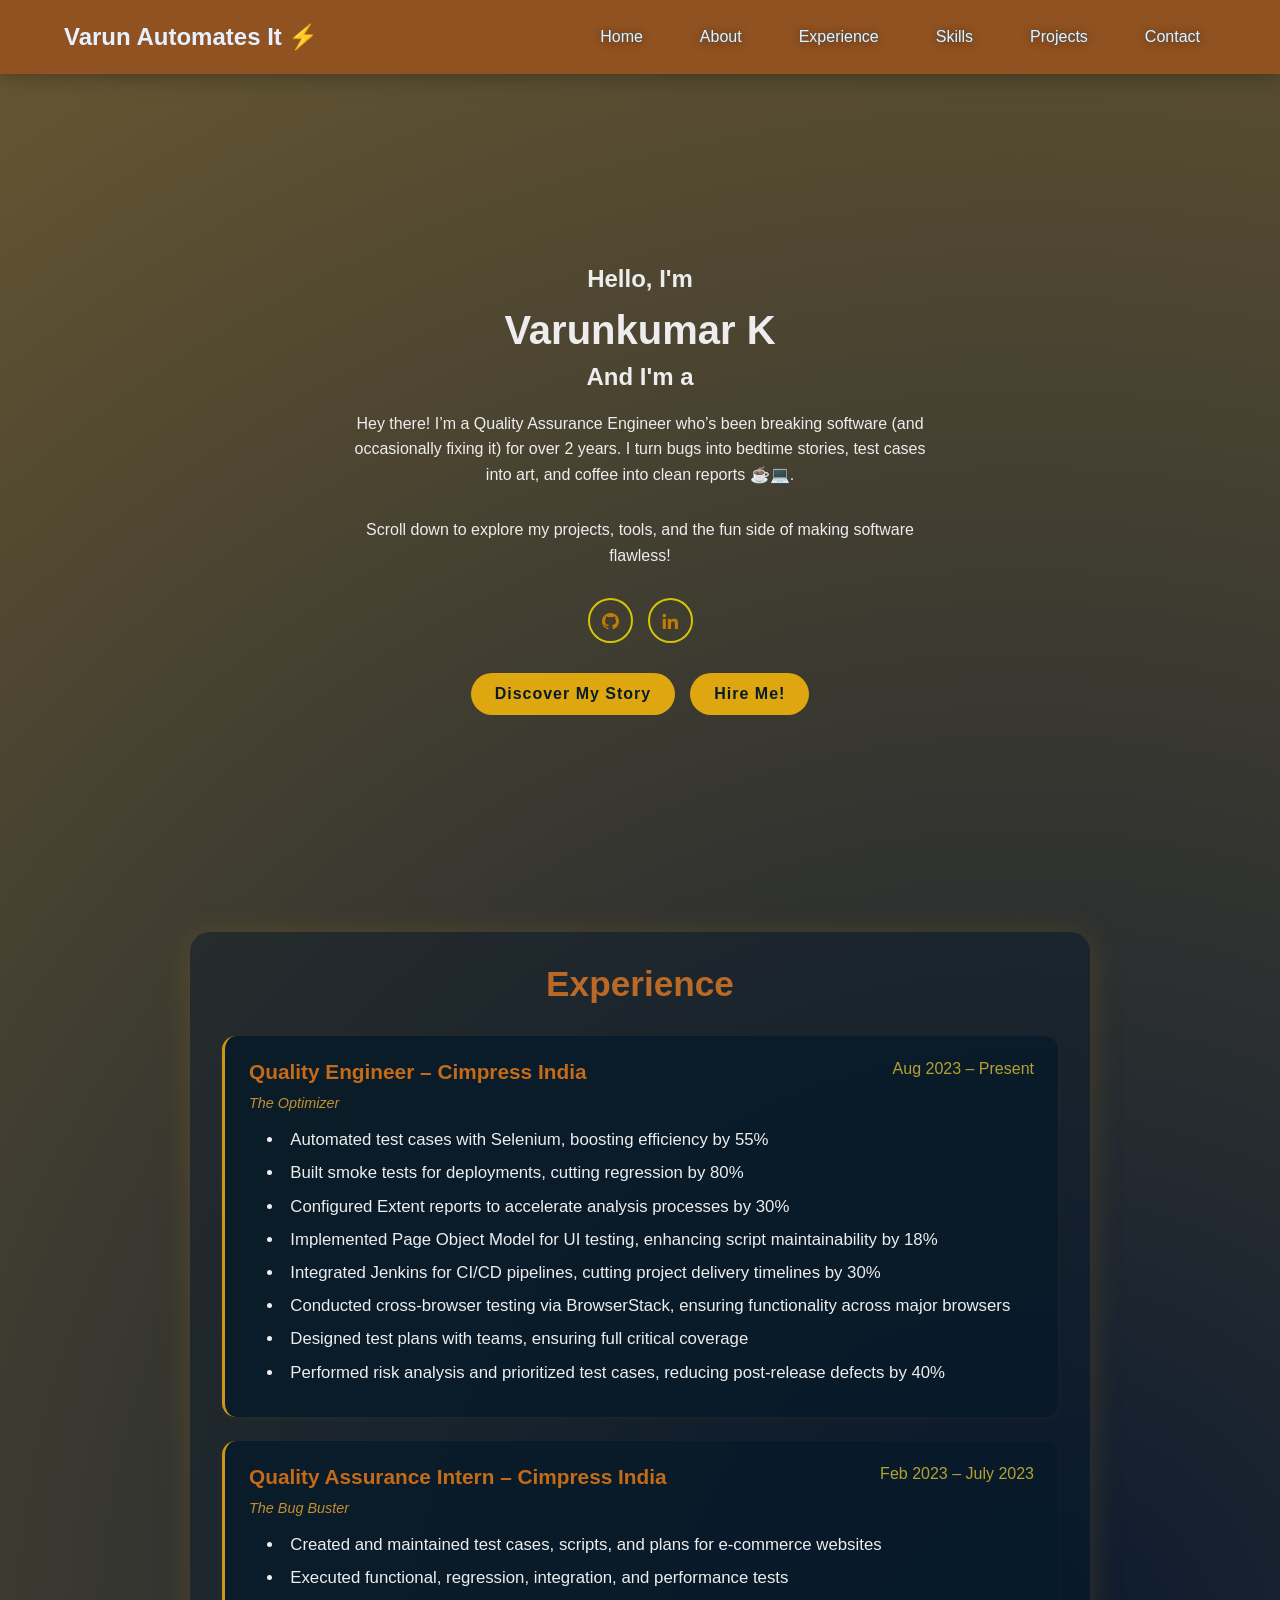
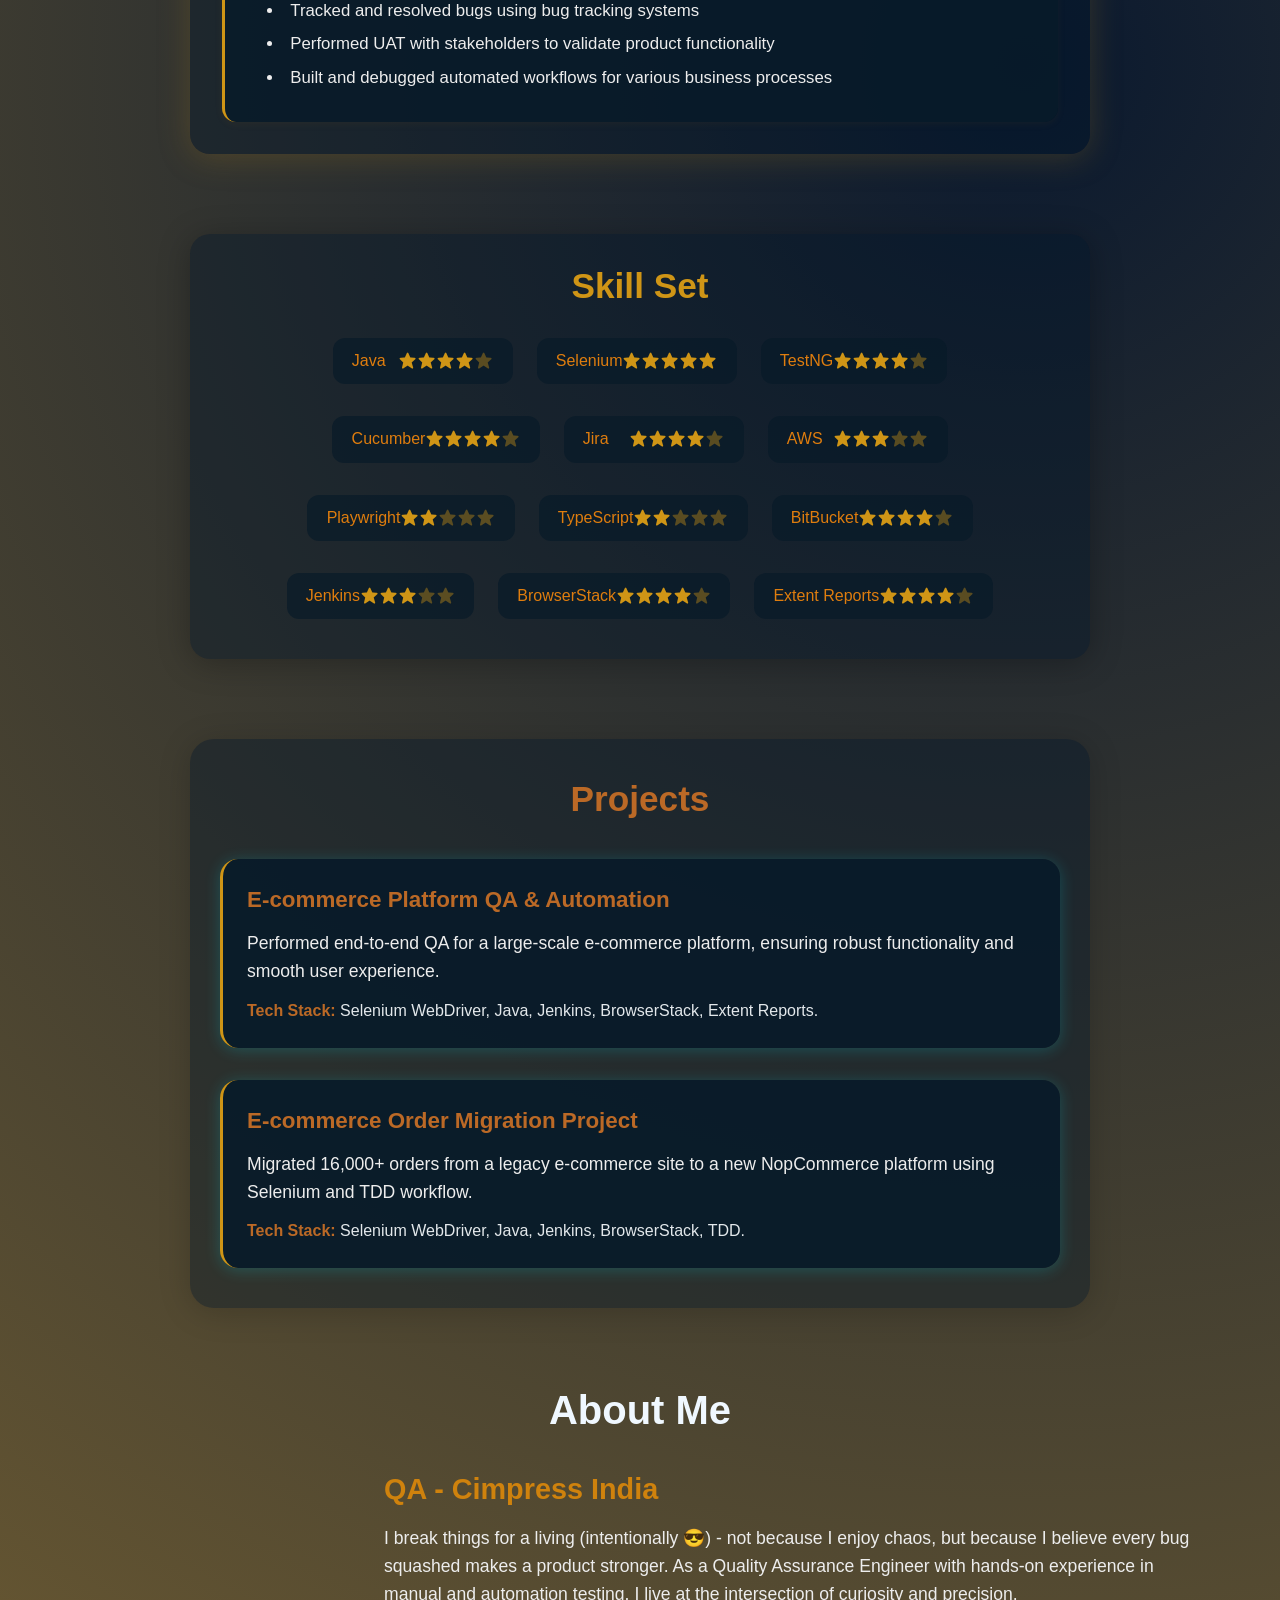
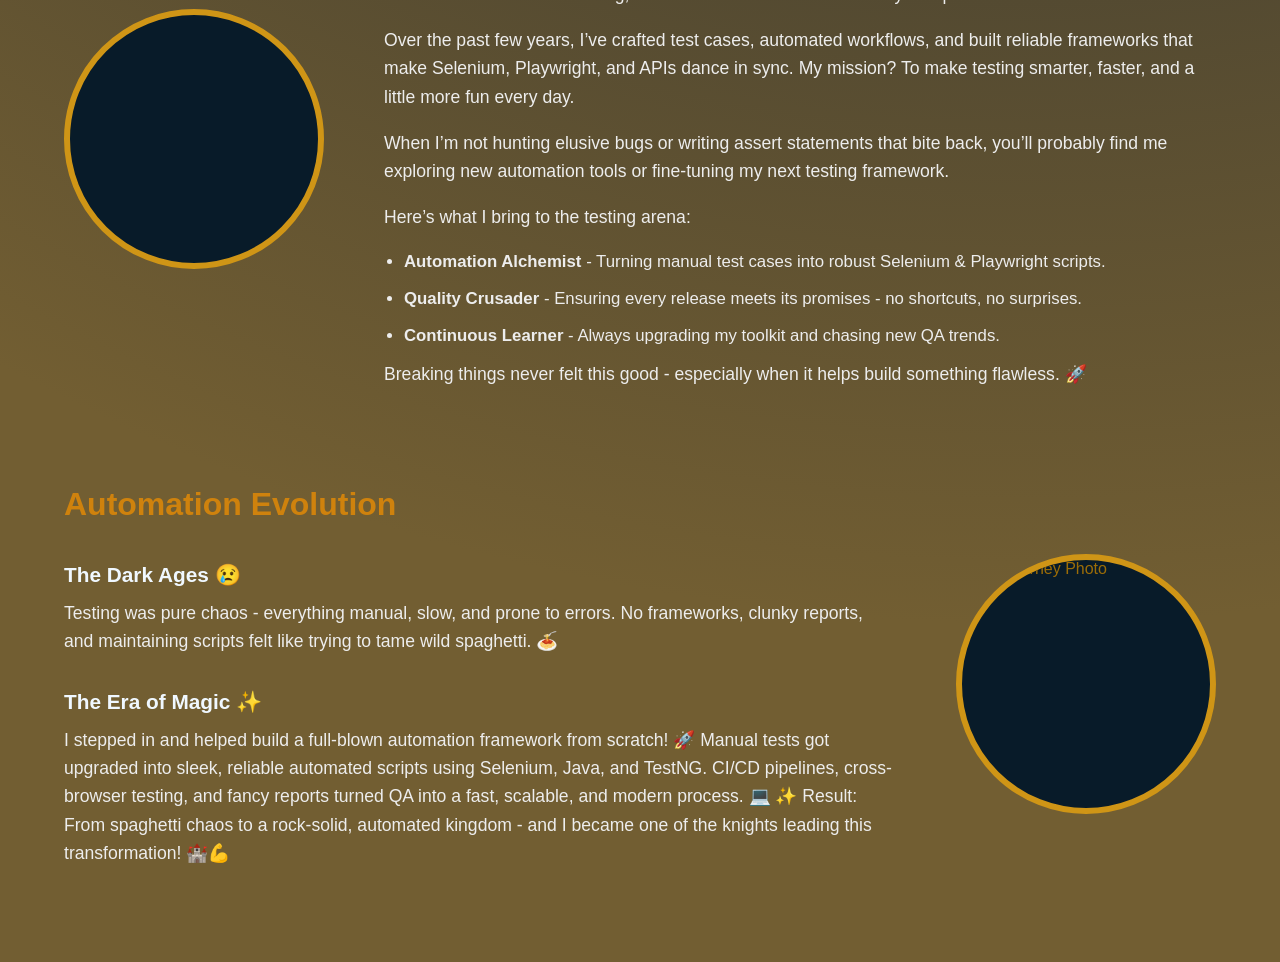
==== commit 93e398e9: "Auto-generated commit" ====
--- a/index.html
+++ b/index.html
@@ -1,7 +1,7 @@
 <!DOCTYPE html><html lang="en" data-beasties-container><head>
   <meta charset="utf-8">
   <title>Varunkumar K</title>
-  <base href="/Portfolio/">
+  <base href="/Portfolio-main/">
   <meta name="viewport" content="width=device-width, initial-scale=1.0">
   <link rel="icon" type="image/x-icon" href="/angular-portfolio/src/favicon.ico">
   <link rel="apple-touch-icon" sizes="180x180" href="/angular-portfolio/src/apple-touch-icon.png">
@@ -22,7 +22,7 @@
 </style><link rel="stylesheet" href="styles-2BY7KJ5V.css" media="print" onload="this.media='all'"><noscript><link rel="stylesheet" href="styles-2BY7KJ5V.css"></noscript><style ng-app-id="ng">.header[_ngcontent-ng-c1171957873]{position:fixed;top:0;left:0;width:100%;padding:20px 5%;display:flex;justify-content:space-between;align-items:center;z-index:1000;background:#8f5220;-webkit-backdrop-filter:blur(10px);backdrop-filter:blur(10px);box-shadow:0 2px 20px #0000004d}.logo[_ngcontent-ng-c1171957873]{font-size:1.5rem;color:#e6f1ff;text-decoration:none;font-weight:600;z-index:1001}.navbar[_ngcontent-ng-c1171957873]{display:flex;gap:25px}.navbar[_ngcontent-ng-c1171957873]   a[_ngcontent-ng-c1171957873]{font-size:1rem;color:#e6f1ff;text-shadow:0 1px 8px #72250e,0 0px 2px #1c777e;text-decoration:none;font-weight:500;transition:all .3s ease;padding:8px 16px;border-radius:25px;cursor:pointer}.navbar[_ngcontent-ng-c1171957873]   a[_ngcontent-ng-c1171957873]:hover{color:#cc8e1a;background:#00eeff1a;transform:translateY(-2px)}.hamburger[_ngcontent-ng-c1171957873]{display:none;flex-direction:column;cursor:pointer;padding:5px;z-index:1001}.hamburger[_ngcontent-ng-c1171957873]   span[_ngcontent-ng-c1171957873]{width:25px;height:3px;background:#c5940d;margin:3px 0;transition:.3s;border-radius:2px}.mobile-navbar[_ngcontent-ng-c1171957873]{position:fixed;top:0;right:-100%;width:280px;height:100vh;background:#081b29fa;-webkit-backdrop-filter:blur(20px);backdrop-filter:blur(20px);display:flex;flex-direction:column;align-items:center;gap:20px;transition:right .4s ease;z-index:1000;box-shadow:-5px 0 30px #00000080;padding:40px 0;overflow-y:auto}.mobile-navbar[_ngcontent-ng-c1171957873]:before{content:"";flex:1;min-height:0}.mobile-navbar[_ngcontent-ng-c1171957873]:after{content:"";flex:1;min-height:0}.mobile-navbar.active[_ngcontent-ng-c1171957873]{right:0}.mobile-navbar[_ngcontent-ng-c1171957873]   a[_ngcontent-ng-c1171957873]{font-size:1.2rem;color:#a87009;text-decoration:none;font-weight:500;padding:12px 25px;border-radius:30px;transition:all .3s ease;cursor:pointer;text-align:center;width:200px;border:2px solid transparent;flex-shrink:0}.mobile-navbar[_ngcontent-ng-c1171957873]   a[_ngcontent-ng-c1171957873]:hover{color:#081b29;background:#a7710d;transform:translate(-10px);box-shadow:0 5px 15px #0ef6}.menu-backdrop[_ngcontent-ng-c1171957873]{position:fixed;top:0;left:0;width:100%;height:100%;background:#af8434b3;-webkit-backdrop-filter:blur(5px);backdrop-filter:blur(5px);z-index:999;opacity:0;visibility:hidden;transition:all .3s ease}.menu-backdrop.active[_ngcontent-ng-c1171957873]{opacity:1;visibility:visible}.hamburger.active[_ngcontent-ng-c1171957873]   span[_ngcontent-ng-c1171957873]:nth-child(1){transform:rotate(-45deg) translate(-5px,6px)}.hamburger.active[_ngcontent-ng-c1171957873]   span[_ngcontent-ng-c1171957873]:nth-child(2){opacity:0}.hamburger.active[_ngcontent-ng-c1171957873]   span[_ngcontent-ng-c1171957873]:nth-child(3){transform:rotate(45deg) translate(-5px,-6px)}@media (max-width: 768px){.header[_ngcontent-ng-c1171957873]{padding:15px 5%}.navbar[_ngcontent-ng-c1171957873]{display:none}.hamburger[_ngcontent-ng-c1171957873]{display:flex}.logo[_ngcontent-ng-c1171957873]{font-size:1.3rem}}@media (max-width: 480px){.mobile-navbar[_ngcontent-ng-c1171957873]{width:250px}.mobile-navbar[_ngcontent-ng-c1171957873]   a[_ngcontent-ng-c1171957873]{font-size:1.2rem;width:180px;padding:10px 25px}.logo[_ngcontent-ng-c1171957873]{font-size:1.2rem}.hamburger[_ngcontent-ng-c1171957873]   span[_ngcontent-ng-c1171957873]{width:22px}}.mobile-navbar[_ngcontent-ng-c1171957873]   a[_ngcontent-ng-c1171957873]{opacity:0;transform:translate(50px);transition:all .4s ease}.mobile-navbar.active[_ngcontent-ng-c1171957873]   a[_ngcontent-ng-c1171957873]{opacity:1;transform:translate(0)}.mobile-navbar[_ngcontent-ng-c1171957873]   a[_ngcontent-ng-c1171957873]:nth-child(1){transition-delay:.1s}.mobile-navbar[_ngcontent-ng-c1171957873]   a[_ngcontent-ng-c1171957873]:nth-child(2){transition-delay:.15s}.mobile-navbar[_ngcontent-ng-c1171957873]   a[_ngcontent-ng-c1171957873]:nth-child(3){transition-delay:.2s}.mobile-navbar[_ngcontent-ng-c1171957873]   a[_ngcontent-ng-c1171957873]:nth-child(4){transition-delay:.25s}.mobile-navbar[_ngcontent-ng-c1171957873]   a[_ngcontent-ng-c1171957873]:nth-child(5){transition-delay:.3s}.mobile-navbar[_ngcontent-ng-c1171957873]   a[_ngcontent-ng-c1171957873]:nth-child(6){transition-delay:.35s}</style><style ng-app-id="ng">html[_ngcontent-ng-c189618813]{scroll-behavior:smooth}.home[_ngcontent-ng-c189618813]{position:relative;width:100%;height:100vh;display:flex;align-items:center;justify-content:center;padding:80px 5% 0;box-sizing:border-box}.home-content[_ngcontent-ng-c189618813]{max-width:600px;text-align:center}.home-content[_ngcontent-ng-c189618813]   h1[_ngcontent-ng-c189618813]{font-size:2.5rem;font-weight:700;color:#ededed;margin-bottom:10px}.home-content[_ngcontent-ng-c189618813]   h3[_ngcontent-ng-c189618813]{font-size:1.5rem;font-weight:600;color:#ededed;margin-bottom:15px}.home-content[_ngcontent-ng-c189618813]   p[_ngcontent-ng-c189618813]{margin:20px 0 30px;color:#ededed;font-size:1rem;line-height:1.6}.home-sci[_ngcontent-ng-c189618813]{display:flex;justify-content:center;gap:15px;margin:30px 0}.home-sci[_ngcontent-ng-c189618813]   a[_ngcontent-ng-c189618813]{display:inline-flex;justify-content:center;align-items:center;width:45px;height:45px;background:transparent;border:2px solid rgb(211,197,6);border-radius:50%;font-size:20px;color:#be7d04;text-decoration:none;transition:all .3s ease}.home-sci[_ngcontent-ng-c189618813]   a[_ngcontent-ng-c189618813]:hover{background:#b95b02;color:#074935;box-shadow:0 0 20px #c0861a;transform:translateY(-3px)}.home-btn-row[_ngcontent-ng-c189618813]{display:flex;gap:15px;margin-top:20px;justify-content:center;flex-wrap:wrap}.btn-box[_ngcontent-ng-c189618813]{display:inline-block;padding:12px 24px;background:#dfa70f;border-radius:40px;font-size:16px;color:#081b29;letter-spacing:1px;text-decoration:none;font-weight:600;transition:all .3s ease;border:none;cursor:pointer}.btn-box[_ngcontent-ng-c189618813]:hover{box-shadow:0 0 20px #cf9516;transform:translateY(-2px)}.typing[_ngcontent-ng-c189618813]{color:#d69533}@media (max-width: 768px){.home[_ngcontent-ng-c189618813]{padding:100px 20px 0;height:auto;min-height:100vh}.home-content[_ngcontent-ng-c189618813]   h1[_ngcontent-ng-c189618813]{font-size:2rem}.home-content[_ngcontent-ng-c189618813]   h3[_ngcontent-ng-c189618813]{font-size:1.3rem}.home-content[_ngcontent-ng-c189618813]   p[_ngcontent-ng-c189618813]{font-size:.95rem}.home-btn-row[_ngcontent-ng-c189618813]{flex-direction:column;align-items:center}.btn-box[_ngcontent-ng-c189618813]{width:200px;text-align:center}.home-sci[_ngcontent-ng-c189618813]   a[_ngcontent-ng-c189618813]{width:40px;height:40px;font-size:18px}}@media (max-width: 480px){.home-content[_ngcontent-ng-c189618813]   h1[_ngcontent-ng-c189618813]{font-size:1.8rem}.home-content[_ngcontent-ng-c189618813]   h3[_ngcontent-ng-c189618813]{font-size:1.2rem}.home-content[_ngcontent-ng-c189618813]   p[_ngcontent-ng-c189618813]{font-size:.9rem}.btn-box[_ngcontent-ng-c189618813]{padding:10px 20px;font-size:14px}.home-sci[_ngcontent-ng-c189618813]   a[_ngcontent-ng-c189618813]{width:38px;height:38px;font-size:16px}}</style><style ng-app-id="ng">.experience-section[_ngcontent-ng-c659914513]{background:#00142866;border-radius:20px;padding:2rem;margin:2rem 5%;box-shadow:0 4px 32px #a87b1a44;max-width:900px;margin-left:auto;margin-right:auto}.experience-title[_ngcontent-ng-c659914513]{font-size:2.2rem;color:#bb6927;margin-bottom:32px;text-align:center;font-weight:700}.experience-grid[_ngcontent-ng-c659914513]{display:flex;flex-direction:column;gap:1.5rem}.experience-item[_ngcontent-ng-c659914513]{background:#081b29d9;border-radius:14px;padding:1.5rem;box-shadow:0 2px 8px #c4761111;transition:all .3s ease;border-left:3px solid rgb(207,149,22)}.exp-header[_ngcontent-ng-c659914513]{display:flex;justify-content:space-between;align-items:flex-start;margin-bottom:1rem;flex-wrap:wrap;gap:.5rem}.exp-role[_ngcontent-ng-c659914513]{font-weight:600;color:#c46b18;font-size:1.3rem;flex:1}.exp-duration[_ngcontent-ng-c659914513]{color:#b4a133;font-size:1rem;font-weight:500}.exp-tagline[_ngcontent-ng-c659914513]{color:#c28f30;font-size:.9rem;font-style:italic;width:100%;margin-top:.2rem}.exp-stars[_ngcontent-ng-c659914513]{margin-bottom:1rem;text-align:left}.star[_ngcontent-ng-c659914513]{color:#0ef;font-size:1.2rem;margin-right:2px}.exp-details[_ngcontent-ng-c659914513]{margin:0;padding-left:1.1em;font-size:1.05rem;color:#ededed;list-style:disc inside}.exp-details[_ngcontent-ng-c659914513]   li[_ngcontent-ng-c659914513]{margin-bottom:.5rem;line-height:1.5}@media (max-width: 768px){.experience-section[_ngcontent-ng-c659914513]{margin:2rem 3%;padding:1.5rem}.experience-title[_ngcontent-ng-c659914513]{font-size:1.8rem;margin-bottom:24px}.experience-item[_ngcontent-ng-c659914513]{padding:1.2rem}.exp-role[_ngcontent-ng-c659914513]{font-size:1.1rem}.exp-details[_ngcontent-ng-c659914513]{font-size:.95rem}.exp-header[_ngcontent-ng-c659914513]{flex-direction:column;align-items:flex-start;gap:.3rem}}@media (max-width: 480px){.experience-section[_ngcontent-ng-c659914513]{margin:1rem 2%;padding:1rem;border-radius:15px}.experience-title[_ngcontent-ng-c659914513]{font-size:1.6rem}.experience-item[_ngcontent-ng-c659914513]{padding:1rem}.exp-role[_ngcontent-ng-c659914513]{font-size:1rem}.exp-details[_ngcontent-ng-c659914513]{font-size:.9rem;padding-left:1em}.star[_ngcontent-ng-c659914513]{font-size:1rem}}</style><style ng-app-id="ng">.skills-section[_ngcontent-ng-c92097643]{background:#00142866;border-radius:20px;padding:2rem;margin:2rem 10%;box-shadow:0 4px 32px #0004;max-width:900px;margin-left:auto;margin-right:auto;margin-top:80px}.skills-title[_ngcontent-ng-c92097643]{font-size:2.2rem;color:#cf9516;margin-bottom:32px;text-align:center;font-weight:700}.skills-list[_ngcontent-ng-c92097643]{display:flex;flex-wrap:wrap;gap:1.5rem;justify-content:center}.skill[_ngcontent-ng-c92097643]{min-width:180px;display:flex;align-items:center;justify-content:space-between;background:#081b29b3;border-radius:12px;padding:.7rem 1.2rem;margin-bottom:.5rem}.skill-name[_ngcontent-ng-c92097643]{font-weight:500;color:#df7d0e}.stars[_ngcontent-ng-c92097643]   .bx[_ngcontent-ng-c92097643]{color:#cf9516;font-size:1.2rem;opacity:.4}.stars[_ngcontent-ng-c92097643]   .filled[_ngcontent-ng-c92097643]{opacity:1;gap:4px;margin-top:2px}.star[_ngcontent-ng-c92097643]{font-size:1.5rem;color:#222c3a;filter:drop-shadow(0 1px 2px #0ef6);transition:color .2s}.star.filled[_ngcontent-ng-c92097643]{color:#0ef;text-shadow:0 0 8px #0efb,0 2px 8px #0ef2}.star.half[_ngcontent-ng-c92097643]{color:linear-gradient(90deg,#0ef 50%,#222c3a 50%)}@media (max-width: 700px){.skills-section[_ngcontent-ng-c92097643]{padding:18px 4vw;border-radius:10px}.skills-row[_ngcontent-ng-c92097643]{flex-direction:column;gap:18px}}</style><style ng-app-id="ng">.projects-section[_ngcontent-ng-c1478212409]{max-width:900px;margin:80px auto;padding:40px 30px;background:#00142866;border-radius:24px;box-shadow:0 4px 32px #0000002e}.projects-title[_ngcontent-ng-c1478212409]{font-size:2.2rem;color:#bb6926;margin-bottom:40px;text-align:center;font-weight:700}.projects-list[_ngcontent-ng-c1478212409]{display:flex;flex-direction:column;gap:32px}.project-card[_ngcontent-ng-c1478212409]{background:#081b29eb;border-radius:18px;box-shadow:0 2px 16px #0ef3;padding:28px 24px;transition:all .3s ease;border-left:3px solid rgb(207,149,22)}.project-card[_ngcontent-ng-c1478212409]:hover{box-shadow:0 6px 32px #cf9516;background:#081b29fa;transform:translateY(-2px)}.project-title[_ngcontent-ng-c1478212409]{font-size:1.4rem;color:#bb6926;font-weight:600;margin-bottom:16px}.project-desc[_ngcontent-ng-c1478212409]{color:#ededed;font-size:1.1rem;margin-bottom:16px;line-height:1.6}.project-tech[_ngcontent-ng-c1478212409]{color:#e3e8eb;font-size:1rem;margin-top:12px}.project-tech[_ngcontent-ng-c1478212409]   span[_ngcontent-ng-c1478212409]{color:#bb6926;font-weight:600}@media (max-width: 768px){.projects-section[_ngcontent-ng-c1478212409]{margin:60px 20px;padding:30px 20px;border-radius:20px}.projects-title[_ngcontent-ng-c1478212409]{font-size:1.8rem;margin-bottom:30px}.project-card[_ngcontent-ng-c1478212409]{padding:24px 20px}.project-title[_ngcontent-ng-c1478212409]{font-size:1.2rem}.project-desc[_ngcontent-ng-c1478212409]{font-size:1rem}.project-tech[_ngcontent-ng-c1478212409]{font-size:.9rem}}@media (max-width: 480px){.projects-section[_ngcontent-ng-c1478212409]{margin:40px 15px;padding:20px 15px;border-radius:15px}.projects-title[_ngcontent-ng-c1478212409]{font-size:1.6rem;margin-bottom:25px}.project-card[_ngcontent-ng-c1478212409]{padding:20px 16px}.project-title[_ngcontent-ng-c1478212409]{font-size:1.1rem}.project-desc[_ngcontent-ng-c1478212409]{font-size:.95rem}.project-tech[_ngcontent-ng-c1478212409]{font-size:.85rem}.projects-list[_ngcontent-ng-c1478212409]{gap:24px}}</style><style ng-app-id="ng">.about-me[_ngcontent-ng-c3927127805]{width:100%;display:flex;align-items:center;justify-content:center;margin:80px 0 40px;padding:0 5%;box-sizing:border-box}.about-me-vertical[_ngcontent-ng-c3927127805]{display:flex;flex-direction:column;width:100%;max-width:1200px}.about-me-title[_ngcontent-ng-c3927127805]{width:100%;margin-bottom:40px;text-align:center}.about-me-title[_ngcontent-ng-c3927127805]   h3[_ngcontent-ng-c3927127805]{font-size:2.5rem;color:#f0f8ff;font-weight:700;margin:0}.about-me-container[_ngcontent-ng-c3927127805]{display:flex;flex-direction:row;align-items:center;justify-content:center;gap:60px;width:100%}.about-me-img[_ngcontent-ng-c3927127805]{display:flex;justify-content:center;min-width:260px;min-height:260px}.about-me-img[_ngcontent-ng-c3927127805]   img[_ngcontent-ng-c3927127805]{width:260px;height:260px;object-fit:cover;border-radius:50%;border:6px solid rgb(207,149,22);background:#081b29}.about-me-content[_ngcontent-ng-c3927127805]{flex:1;display:flex;flex-direction:column;justify-content:center;align-items:flex-start}.about-me-content[_ngcontent-ng-c3927127805]   h3[_ngcontent-ng-c3927127805]{font-size:1.8rem;font-weight:600;color:#cf820d;margin-bottom:18px}.about-me-content[_ngcontent-ng-c3927127805]   p[_ngcontent-ng-c3927127805]{color:#ededed;margin-bottom:18px;font-size:1.1rem;line-height:1.6}.about-me-content[_ngcontent-ng-c3927127805]   ul[_ngcontent-ng-c3927127805]{color:#ededed;padding-left:20px;font-size:1.05rem;width:100%}.about-me-content[_ngcontent-ng-c3927127805]   ul[_ngcontent-ng-c3927127805]   li[_ngcontent-ng-c3927127805]{margin-bottom:10px;line-height:1.6}.my-journey-section[_ngcontent-ng-c3927127805]{width:100%;display:flex;justify-content:center;align-items:center;margin:80px 0;padding:0 5%;box-sizing:border-box}.my-journey-container[_ngcontent-ng-c3927127805]{display:flex;flex-direction:row;align-items:center;justify-content:center;gap:60px;max-width:1200px;width:100%}.my-journey-content[_ngcontent-ng-c3927127805]{flex:1;display:flex;flex-direction:column;justify-content:center;align-items:flex-start}.my-journey-content[_ngcontent-ng-c3927127805]   h3[_ngcontent-ng-c3927127805]{font-size:2rem;font-weight:700;color:#cf820d;margin-bottom:20px}.my-journey-content[_ngcontent-ng-c3927127805]   h4[_ngcontent-ng-c3927127805]{color:#f0f8ff;margin:20px 0 12px;font-size:1.3rem}.my-journey-content[_ngcontent-ng-c3927127805]   p[_ngcontent-ng-c3927127805]{color:#ededed;font-size:1.1rem;line-height:1.6;margin-bottom:15px}.my-journey-img[_ngcontent-ng-c3927127805]{display:flex;align-items:center;justify-content:center;min-width:260px}.my-journey-img[_ngcontent-ng-c3927127805]   img[_ngcontent-ng-c3927127805]{width:260px;height:260px;object-fit:cover;border-radius:50%;border:6px solid rgb(207,149,22);background:#081b29}@media (max-width: 768px){.about-me[_ngcontent-ng-c3927127805]{margin:60px 0 30px;padding:0 20px}.about-me-title[_ngcontent-ng-c3927127805]   h3[_ngcontent-ng-c3927127805]{font-size:2rem}.about-me-container[_ngcontent-ng-c3927127805]{flex-direction:column;gap:30px;text-align:center}.about-me-content[_ngcontent-ng-c3927127805]{align-items:center;text-align:center}.about-me-content[_ngcontent-ng-c3927127805]   h3[_ngcontent-ng-c3927127805]{font-size:1.5rem}.about-me-content[_ngcontent-ng-c3927127805]   p[_ngcontent-ng-c3927127805]{font-size:1rem}.about-me-img[_ngcontent-ng-c3927127805]   img[_ngcontent-ng-c3927127805]{width:200px;height:200px}.my-journey-section[_ngcontent-ng-c3927127805]{margin:60px 0;padding:0 20px}.my-journey-container[_ngcontent-ng-c3927127805]{flex-direction:column-reverse;gap:30px;text-align:center}.my-journey-content[_ngcontent-ng-c3927127805]{align-items:center;text-align:center}.my-journey-content[_ngcontent-ng-c3927127805]   h3[_ngcontent-ng-c3927127805]{font-size:1.8rem}.my-journey-content[_ngcontent-ng-c3927127805]   h4[_ngcontent-ng-c3927127805]{font-size:1.2rem}.my-journey-content[_ngcontent-ng-c3927127805]   p[_ngcontent-ng-c3927127805]{font-size:1rem}.my-journey-img[_ngcontent-ng-c3927127805]   img[_ngcontent-ng-c3927127805]{width:200px;height:200px}}@media (max-width: 480px){.about-me-img[_ngcontent-ng-c3927127805]   img[_ngcontent-ng-c3927127805], .my-journey-img[_ngcontent-ng-c3927127805]   img[_ngcontent-ng-c3927127805]{width:180px;height:180px}.about-me-title[_ngcontent-ng-c3927127805]   h3[_ngcontent-ng-c3927127805]{font-size:1.8rem}.my-journey-content[_ngcontent-ng-c3927127805]   h3[_ngcontent-ng-c3927127805]{font-size:1.6rem}}</style><style ng-app-id="ng">.contact-backdrop[_ngcontent-ng-c4085684712]{position:fixed;inset:0;background:#00000073;z-index:1000;overflow:hidden}.contact-modal[_ngcontent-ng-c4085684712]{position:fixed;top:50%;left:50%;transform:translate(-50%,-50%);background:#74612d;color:#ededed;border-radius:18px;box-shadow:0 8px 40px #c0780c66;padding:2.2rem 2.5rem 1.5rem;z-index:1001;min-width:340px;max-width:500px;width:420px;animation:_ngcontent-ng-c4085684712_fadeIn .3s;box-sizing:border-box;max-height:90vh;overflow-y:auto}@keyframes _ngcontent-ng-c4085684712_fadeIn{0%{opacity:0;transform:translate(-50%,-60%)}to{opacity:1;transform:translate(-50%,-50%)}}.contact-modal[_ngcontent-ng-c4085684712]   h2[_ngcontent-ng-c4085684712]{color:#c48613;margin-bottom:1.5rem;text-align:center;font-size:1.8rem;position:sticky;top:0;background:#0a1a2a;padding:10px 0;z-index:1}.contact-row[_ngcontent-ng-c4085684712]{display:flex;gap:1.2rem;margin-bottom:1.2rem}.contact-field[_ngcontent-ng-c4085684712]{flex:1;display:flex;flex-direction:column}.contact-field[_ngcontent-ng-c4085684712]   label[_ngcontent-ng-c4085684712]{font-size:1rem;color:#b0eaff;margin-bottom:.5rem;font-weight:500}.contact-field[_ngcontent-ng-c4085684712]   input[_ngcontent-ng-c4085684712], .contact-field[_ngcontent-ng-c4085684712]   textarea[_ngcontent-ng-c4085684712]{background:#102027;color:#ededed;border:1.5px solid rgba(0,238,255,.2);border-radius:7px;padding:.7rem .9rem;font-size:1rem;outline:none;transition:border .2s,box-shadow .2s;font-family:inherit;box-sizing:border-box;width:100%}.contact-field[_ngcontent-ng-c4085684712]   input[_ngcontent-ng-c4085684712]:focus, .contact-field[_ngcontent-ng-c4085684712]   textarea[_ngcontent-ng-c4085684712]:focus{border:1.5px solid #0ef;box-shadow:0 0 8px #0ef6}.contact-field[_ngcontent-ng-c4085684712]   textarea[_ngcontent-ng-c4085684712]{resize:vertical;min-height:120px;max-height:200px}.contact-field-full[_ngcontent-ng-c4085684712]{width:100%}.contact-actions[_ngcontent-ng-c4085684712]{display:flex;justify-content:flex-end;gap:1rem;margin-top:1.5rem;padding-top:.5rem;position:sticky;bottom:0;background:#0a1a2a;padding:15px 0 5px}.contact-actions[_ngcontent-ng-c4085684712]   button[_ngcontent-ng-c4085684712]{background:#9e7d22;color:#081b29;border:none;border-radius:7px;padding:.7rem 1.5rem;font-size:1rem;font-weight:600;cursor:pointer;transition:all .2s;min-width:80px}.contact-actions[_ngcontent-ng-c4085684712]   button[type=button][_ngcontent-ng-c4085684712]{background:transparent;color:#ededed;border:1.5px solid rgba(141,150,15,.4)}.contact-actions[_ngcontent-ng-c4085684712]   button[_ngcontent-ng-c4085684712]:hover:not(:disabled){transform:translateY(-1px);box-shadow:0 4px 12px #bb9b0a66}.contact-actions[_ngcontent-ng-c4085684712]   button[type=button][_ngcontent-ng-c4085684712]:hover:not(:disabled){background:#00eeff1a}.contact-actions[_ngcontent-ng-c4085684712]   button[_ngcontent-ng-c4085684712]:disabled{opacity:.6;cursor:not-allowed;transform:none!important}.contact-success[_ngcontent-ng-c4085684712], .contact-error[_ngcontent-ng-c4085684712]{margin-top:1rem;text-align:center;padding:.8rem;border-radius:5px;position:sticky;bottom:70px;background:#0a1a2a}.contact-success[_ngcontent-ng-c4085684712]{color:#0ef;background:#00eeff1a}.contact-error[_ngcontent-ng-c4085684712]{color:#ff4b4b;background:#ff4b4b1a}.contact-modal[_ngcontent-ng-c4085684712]::-webkit-scrollbar{width:8px}.contact-modal[_ngcontent-ng-c4085684712]::-webkit-scrollbar-track{background:#00eeff1a;border-radius:4px;margin:10px 0}.contact-modal[_ngcontent-ng-c4085684712]::-webkit-scrollbar-thumb{background:#0ef;border-radius:4px}.contact-modal[_ngcontent-ng-c4085684712]::-webkit-scrollbar-thumb:hover{background:#0cf}@media (max-width: 600px){.contact-modal[_ngcontent-ng-c4085684712]{padding:1.5rem 1.2rem 1.2rem;min-width:0;width:95vw;margin:1rem;max-height:85vh}.contact-row[_ngcontent-ng-c4085684712]{flex-direction:column;gap:.8rem;margin-bottom:.8rem}.contact-actions[_ngcontent-ng-c4085684712]{flex-direction:column-reverse;gap:.8rem;position:relative}.contact-actions[_ngcontent-ng-c4085684712]   button[_ngcontent-ng-c4085684712]{width:100%}.contact-field[_ngcontent-ng-c4085684712]   textarea[_ngcontent-ng-c4085684712]{min-height:100px;max-height:150px}.contact-modal[_ngcontent-ng-c4085684712]   h2[_ngcontent-ng-c4085684712]{font-size:1.5rem;position:relative;padding:0}}@media (max-width: 380px){.contact-modal[_ngcontent-ng-c4085684712]{padding:1.2rem 1rem 1rem;max-height:80vh}.contact-field[_ngcontent-ng-c4085684712]   textarea[_ngcontent-ng-c4085684712]{min-height:80px;max-height:120px}}</style></head>
 <body><!--nghm--><script type="text/javascript" id="ng-event-dispatch-contract">(()=>{function p(t,n,r,o,e,i,f,m){return{eventType:t,event:n,targetElement:r,eic:o,timeStamp:e,eia:i,eirp:f,eiack:m}}function u(t){let n=[],r=e=>{n.push(e)};return{c:t,q:n,et:[],etc:[],d:r,h:e=>{r(p(e.type,e,e.target,t,Date.now()))}}}function s(t,n,r){for(let o=0;o<n.length;o++){let e=n[o];(r?t.etc:t.et).push(e),t.c.addEventListener(e,t.h,r)}}function c(t,n,r,o,e=window){let i=u(t);e._ejsas||(e._ejsas={}),e._ejsas[n]=i,s(i,r),s(i,o,!0)}window.__jsaction_bootstrap=c;})();
 </script><script>window.__jsaction_bootstrap(document.body,"ng",["click"],[]);</script>
-  <app-root ng-version="20.3.3" ngh="0" ng-server-context="ssg"><app-navbar _nghost-ng-c1171957873 ngh="0"><header _ngcontent-ng-c1171957873 class="header"><a _ngcontent-ng-c1171957873 href="#" class="logo">Varun Automates It ⚡</a><div _ngcontent-ng-c1171957873 class="hamburger" jsaction="click:;"><span _ngcontent-ng-c1171957873></span><span _ngcontent-ng-c1171957873></span><span _ngcontent-ng-c1171957873></span></div><nav _ngcontent-ng-c1171957873 class="navbar"><a _ngcontent-ng-c1171957873 jsaction="click:;">Home</a><a _ngcontent-ng-c1171957873 jsaction="click:;">About</a><a _ngcontent-ng-c1171957873 jsaction="click:;">Experience</a><a _ngcontent-ng-c1171957873 jsaction="click:;">Skills</a><a _ngcontent-ng-c1171957873 jsaction="click:;">Projects</a><a _ngcontent-ng-c1171957873 jsaction="click:;">Contact</a></nav><nav _ngcontent-ng-c1171957873 class="mobile-navbar"><a _ngcontent-ng-c1171957873 jsaction="click:;">Home</a><a _ngcontent-ng-c1171957873 jsaction="click:;">About</a><a _ngcontent-ng-c1171957873 jsaction="click:;">Experience</a><a _ngcontent-ng-c1171957873 jsaction="click:;">Skills</a><a _ngcontent-ng-c1171957873 jsaction="click:;">Projects</a><a _ngcontent-ng-c1171957873 jsaction="click:;">Contact</a></nav><div _ngcontent-ng-c1171957873 class="menu-backdrop" jsaction="click:;"></div></header></app-navbar><app-homepage _nghost-ng-c189618813 ngh="0"><section _ngcontent-ng-c189618813 class="home"><div _ngcontent-ng-c189618813 class="home-content"><h3 _ngcontent-ng-c189618813>Hello, I'm</h3><h1 _ngcontent-ng-c189618813>Varunkumar K</h1><h3 _ngcontent-ng-c189618813>And I'm a <span _ngcontent-ng-c189618813 class="typing text"><!--ngetn--></span></h3><p _ngcontent-ng-c189618813>Hey there! I’m a Quality Assurance Engineer who’s been breaking software (and occasionally fixing it) for over 2 years. I turn bugs into bedtime stories, test cases into art, and coffee into clean reports ☕💻.</p><p _ngcontent-ng-c189618813>Scroll down to explore my projects, tools, and the fun side of making software flawless!</p><div _ngcontent-ng-c189618813 class="home-sci"><a _ngcontent-ng-c189618813 href="https://github.com/VarunkumarK-Careers"><i _ngcontent-ng-c189618813 class="bx bxl-github"></i></a><a _ngcontent-ng-c189618813 href="https://www.linkedin.com/in/varunkumar-k-0819b7214/"><i _ngcontent-ng-c189618813 class="bx bxl-linkedin"></i></a></div><div _ngcontent-ng-c189618813 class="home-btn-row"><a _ngcontent-ng-c189618813 routerlink="/" fragment="about" class="btn-box" href="/Portfolio/#about" jsaction="click:;">Discover My Story</a><a _ngcontent-ng-c189618813 href="assets/Varunkumar_K_Quality_Engineer_Resume.pdf" download class="btn-box">Hire Me!</a></div></div></section></app-homepage><app-experience _nghost-ng-c659914513 ngh="1"><section _ngcontent-ng-c659914513 id="experience" class="experience-section"><h2 _ngcontent-ng-c659914513 class="experience-title">Experience</h2><div _ngcontent-ng-c659914513 class="experience-grid"><div _ngcontent-ng-c659914513 class="experience-item"><div _ngcontent-ng-c659914513 class="exp-header"><div _ngcontent-ng-c659914513 class="exp-role">Quality Engineer – Cimpress India</div><div _ngcontent-ng-c659914513 class="exp-duration">Aug 2023 – Present</div><div _ngcontent-ng-c659914513 class="exp-tagline">The Optimizer</div></div><ul _ngcontent-ng-c659914513 class="exp-details"><li _ngcontent-ng-c659914513>Automated test cases with Selenium, boosting efficiency by 55%</li><li _ngcontent-ng-c659914513>Built smoke tests for deployments, cutting regression by 80%</li><li _ngcontent-ng-c659914513>Configured Extent reports to accelerate analysis processes by 30%</li><li _ngcontent-ng-c659914513>Implemented Page Object Model for UI testing, enhancing script maintainability by 18%</li><li _ngcontent-ng-c659914513>Integrated Jenkins for CI/CD pipelines, cutting project delivery timelines by 30%</li><li _ngcontent-ng-c659914513>Conducted cross-browser testing via BrowserStack, ensuring functionality across major browsers</li><li _ngcontent-ng-c659914513>Designed test plans with teams, ensuring full critical coverage</li><li _ngcontent-ng-c659914513>Performed risk analysis and prioritized test cases, reducing post-release defects by 40%</li><!----></ul></div><div _ngcontent-ng-c659914513 class="experience-item"><div _ngcontent-ng-c659914513 class="exp-header"><div _ngcontent-ng-c659914513 class="exp-role">Quality Assurance Intern – Cimpress India</div><div _ngcontent-ng-c659914513 class="exp-duration">Feb 2023 – July 2023</div><div _ngcontent-ng-c659914513 class="exp-tagline">The Bug Buster</div></div><ul _ngcontent-ng-c659914513 class="exp-details"><li _ngcontent-ng-c659914513>Created and maintained test cases, scripts, and plans for e-commerce websites</li><li _ngcontent-ng-c659914513>Executed functional, regression, integration, and performance tests</li><li _ngcontent-ng-c659914513>Tracked and resolved bugs using bug tracking systems</li><li _ngcontent-ng-c659914513>Performed UAT with stakeholders to validate product functionality</li><li _ngcontent-ng-c659914513>Built and debugged automated workflows for various business processes</li><!----></ul></div><!----></div></section></app-experience><app-skills _nghost-ng-c92097643 ngh="2"><section _ngcontent-ng-c92097643 id="skills" class="skills-section"><h2 _ngcontent-ng-c92097643 class="skills-title">Skill Set</h2><div _ngcontent-ng-c92097643 class="skills-list"><div _ngcontent-ng-c92097643 class="skill"><span _ngcontent-ng-c92097643 class="skill-name">Java</span><span _ngcontent-ng-c92097643 class="stars"><i _ngcontent-ng-c92097643 class="bx bxs-star filled"></i><!----><i _ngcontent-ng-c92097643 class="bx bxs-star filled"></i><!----><i _ngcontent-ng-c92097643 class="bx bxs-star filled"></i><!----><i _ngcontent-ng-c92097643 class="bx bxs-star filled"></i><!----><i _ngcontent-ng-c92097643 class="bx bxs-star"></i><!----><!----></span></div><div _ngcontent-ng-c92097643 class="skill"><span _ngcontent-ng-c92097643 class="skill-name">Selenium</span><span _ngcontent-ng-c92097643 class="stars"><i _ngcontent-ng-c92097643 class="bx bxs-star filled"></i><!----><i _ngcontent-ng-c92097643 class="bx bxs-star filled"></i><!----><i _ngcontent-ng-c92097643 class="bx bxs-star filled"></i><!----><i _ngcontent-ng-c92097643 class="bx bxs-star filled"></i><!----><i _ngcontent-ng-c92097643 class="bx bxs-star filled"></i><!----><!----></span></div><div _ngcontent-ng-c92097643 class="skill"><span _ngcontent-ng-c92097643 class="skill-name">TestNG</span><span _ngcontent-ng-c92097643 class="stars"><i _ngcontent-ng-c92097643 class="bx bxs-star filled"></i><!----><i _ngcontent-ng-c92097643 class="bx bxs-star filled"></i><!----><i _ngcontent-ng-c92097643 class="bx bxs-star filled"></i><!----><i _ngcontent-ng-c92097643 class="bx bxs-star filled"></i><!----><i _ngcontent-ng-c92097643 class="bx bxs-star"></i><!----><!----></span></div><div _ngcontent-ng-c92097643 class="skill"><span _ngcontent-ng-c92097643 class="skill-name">Cucumber</span><span _ngcontent-ng-c92097643 class="stars"><i _ngcontent-ng-c92097643 class="bx bxs-star filled"></i><!----><i _ngcontent-ng-c92097643 class="bx bxs-star filled"></i><!----><i _ngcontent-ng-c92097643 class="bx bxs-star filled"></i><!----><i _ngcontent-ng-c92097643 class="bx bxs-star filled"></i><!----><i _ngcontent-ng-c92097643 class="bx bxs-star"></i><!----><!----></span></div><div _ngcontent-ng-c92097643 class="skill"><span _ngcontent-ng-c92097643 class="skill-name">Jira</span><span _ngcontent-ng-c92097643 class="stars"><i _ngcontent-ng-c92097643 class="bx bxs-star filled"></i><!----><i _ngcontent-ng-c92097643 class="bx bxs-star filled"></i><!----><i _ngcontent-ng-c92097643 class="bx bxs-star filled"></i><!----><i _ngcontent-ng-c92097643 class="bx bxs-star filled"></i><!----><i _ngcontent-ng-c92097643 class="bx bxs-star"></i><!----><!----></span></div><div _ngcontent-ng-c92097643 class="skill"><span _ngcontent-ng-c92097643 class="skill-name">AWS</span><span _ngcontent-ng-c92097643 class="stars"><i _ngcontent-ng-c92097643 class="bx bxs-star filled"></i><!----><i _ngcontent-ng-c92097643 class="bx bxs-star filled"></i><!----><i _ngcontent-ng-c92097643 class="bx bxs-star filled"></i><!----><i _ngcontent-ng-c92097643 class="bx bxs-star"></i><!----><i _ngcontent-ng-c92097643 class="bx bxs-star"></i><!----><!----></span></div><div _ngcontent-ng-c92097643 class="skill"><span _ngcontent-ng-c92097643 class="skill-name">Playwright</span><span _ngcontent-ng-c92097643 class="stars"><i _ngcontent-ng-c92097643 class="bx bxs-star filled"></i><!----><i _ngcontent-ng-c92097643 class="bx bxs-star filled"></i><!----><i _ngcontent-ng-c92097643 class="bx bxs-star filled"></i><!----><i _ngcontent-ng-c92097643 class="bx bxs-star filled"></i><!----><i _ngcontent-ng-c92097643 class="bx bxs-star"></i><!----><!----></span></div><div _ngcontent-ng-c92097643 class="skill"><span _ngcontent-ng-c92097643 class="skill-name">TypeScript</span><span _ngcontent-ng-c92097643 class="stars"><i _ngcontent-ng-c92097643 class="bx bxs-star filled"></i><!----><i _ngcontent-ng-c92097643 class="bx bxs-star filled"></i><!----><i _ngcontent-ng-c92097643 class="bx bxs-star filled"></i><!----><i _ngcontent-ng-c92097643 class="bx bxs-star"></i><!----><i _ngcontent-ng-c92097643 class="bx bxs-star"></i><!----><!----></span></div><div _ngcontent-ng-c92097643 class="skill"><span _ngcontent-ng-c92097643 class="skill-name">BitBucket</span><span _ngcontent-ng-c92097643 class="stars"><i _ngcontent-ng-c92097643 class="bx bxs-star filled"></i><!----><i _ngcontent-ng-c92097643 class="bx bxs-star filled"></i><!----><i _ngcontent-ng-c92097643 class="bx bxs-star filled"></i><!----><i _ngcontent-ng-c92097643 class="bx bxs-star filled"></i><!----><i _ngcontent-ng-c92097643 class="bx bxs-star"></i><!----><!----></span></div><div _ngcontent-ng-c92097643 class="skill"><span _ngcontent-ng-c92097643 class="skill-name">Jenkins</span><span _ngcontent-ng-c92097643 class="stars"><i _ngcontent-ng-c92097643 class="bx bxs-star filled"></i><!----><i _ngcontent-ng-c92097643 class="bx bxs-star filled"></i><!----><i _ngcontent-ng-c92097643 class="bx bxs-star filled"></i><!----><i _ngcontent-ng-c92097643 class="bx bxs-star"></i><!----><i _ngcontent-ng-c92097643 class="bx bxs-star"></i><!----><!----></span></div><div _ngcontent-ng-c92097643 class="skill"><span _ngcontent-ng-c92097643 class="skill-name">BrowserStack</span><span _ngcontent-ng-c92097643 class="stars"><i _ngcontent-ng-c92097643 class="bx bxs-star filled"></i><!----><i _ngcontent-ng-c92097643 class="bx bxs-star filled"></i><!----><i _ngcontent-ng-c92097643 class="bx bxs-star filled"></i><!----><i _ngcontent-ng-c92097643 class="bx bxs-star filled"></i><!----><i _ngcontent-ng-c92097643 class="bx bxs-star"></i><!----><!----></span></div><div _ngcontent-ng-c92097643 class="skill"><span _ngcontent-ng-c92097643 class="skill-name">Extent Reports</span><span _ngcontent-ng-c92097643 class="stars"><i _ngcontent-ng-c92097643 class="bx bxs-star filled"></i><!----><i _ngcontent-ng-c92097643 class="bx bxs-star filled"></i><!----><i _ngcontent-ng-c92097643 class="bx bxs-star filled"></i><!----><i _ngcontent-ng-c92097643 class="bx bxs-star filled"></i><!----><i _ngcontent-ng-c92097643 class="bx bxs-star"></i><!----><!----></span></div><!----></div></section></app-skills><app-projects _nghost-ng-c1478212409 ngh="3"><section _ngcontent-ng-c1478212409 id="projects" class="projects-section"><h2 _ngcontent-ng-c1478212409 class="projects-title">Projects</h2><div _ngcontent-ng-c1478212409 class="projects-list"><div _ngcontent-ng-c1478212409 class="project-card"><h3 _ngcontent-ng-c1478212409 class="project-title">E-commerce Platform QA &amp; Automation</h3><p _ngcontent-ng-c1478212409 class="project-desc">Performed end-to-end QA for a large-scale e-commerce platform, ensuring robust functionality and smooth user experience.</p><div _ngcontent-ng-c1478212409 class="project-tech"><span _ngcontent-ng-c1478212409>Tech Stack:</span> Selenium WebDriver, Java, Jenkins, BrowserStack, Extent Reports.</div></div><div _ngcontent-ng-c1478212409 class="project-card"><h3 _ngcontent-ng-c1478212409 class="project-title">E-commerce Order Migration Project</h3><p _ngcontent-ng-c1478212409 class="project-desc">Migrated 16,000+ orders from a legacy e-commerce site to a new NopCommerce platform using Selenium and TDD workflow.</p><div _ngcontent-ng-c1478212409 class="project-tech"><span _ngcontent-ng-c1478212409>Tech Stack:</span> Selenium WebDriver, Java, Jenkins, BrowserStack, TDD.</div></div><!----></div></section></app-projects><app-about-me _nghost-ng-c3927127805 ngh="0"><section _ngcontent-ng-c3927127805 id="about" class="about-me"><div _ngcontent-ng-c3927127805 class="about-me-vertical"><div _ngcontent-ng-c3927127805 class="about-me-title"><h3 _ngcontent-ng-c3927127805>About Me</h3></div><div _ngcontent-ng-c3927127805 class="about-me-container"><div _ngcontent-ng-c3927127805 class="about-me-img"><img _ngcontent-ng-c3927127805 src="assets/Varun2.jpg" alt="Profile"></div><div _ngcontent-ng-c3927127805 class="about-me-content"><h3 _ngcontent-ng-c3927127805>QA - Cimpress India</h3><p _ngcontent-ng-c3927127805>I break things for a living (intentionally 😎) - not because I enjoy chaos, but because I believe every bug squashed makes a product stronger. As a Quality Assurance Engineer with hands-on experience in manual and automation testing, I live at the intersection of curiosity and precision.</p><p _ngcontent-ng-c3927127805>Over the past few years, I’ve crafted test cases, automated workflows, and built reliable frameworks that make Selenium, Playwright, and APIs dance in sync. My mission? To make testing smarter, faster, and a little more fun every day.</p><p _ngcontent-ng-c3927127805>When I’m not hunting elusive bugs or writing assert statements that bite back, you’ll probably find me exploring new automation tools or fine-tuning my next testing framework.</p><p _ngcontent-ng-c3927127805>Here’s what I bring to the testing arena:</p><ul _ngcontent-ng-c3927127805><li _ngcontent-ng-c3927127805><strong _ngcontent-ng-c3927127805>Automation Alchemist</strong> - Turning manual test cases into robust Selenium &amp; Playwright scripts.</li><li _ngcontent-ng-c3927127805><strong _ngcontent-ng-c3927127805>Quality Crusader</strong> - Ensuring every release meets its promises - no shortcuts, no surprises.</li><li _ngcontent-ng-c3927127805><strong _ngcontent-ng-c3927127805>Continuous Learner</strong> - Always upgrading my toolkit and chasing new QA trends.</li></ul><p _ngcontent-ng-c3927127805>Breaking things never felt this good - especially when it helps build something flawless. 🚀</p></div></div></div></section><section _ngcontent-ng-c3927127805 class="my-journey-section"><div _ngcontent-ng-c3927127805 class="my-journey-container"><div _ngcontent-ng-c3927127805 class="my-journey-content"><h3 _ngcontent-ng-c3927127805>Automation Evolution</h3><h4 _ngcontent-ng-c3927127805>The Dark Ages 😢</h4><p _ngcontent-ng-c3927127805> Testing was pure chaos - everything manual, slow, and prone to errors. No frameworks, clunky reports, and maintaining scripts felt like trying to tame wild spaghetti. 🍝</p><h4 _ngcontent-ng-c3927127805>The Era of Magic ✨</h4><p _ngcontent-ng-c3927127805>I stepped in and helped build a full-blown automation framework from scratch! 🚀 Manual tests got upgraded into sleek, reliable automated scripts using Selenium, Java, and TestNG. CI/CD pipelines, cross-browser testing, and fancy reports turned QA into a fast, scalable, and modern process. 💻 ✨ Result: From spaghetti chaos to a rock-solid, automated kingdom - and I became one of the knights leading this transformation! 🏰💪</p></div><div _ngcontent-ng-c3927127805 class="my-journey-img"><img _ngcontent-ng-c3927127805 src="assets/Varun.jpg" alt="My Journey Photo"></div></div></section></app-about-me><app-contact _nghost-ng-c4085684712 ngh="4"><!----><!----></app-contact></app-root>
-<script src="main-DRJCDPAJ.js" type="module"></script>
+  <app-root ng-version="20.3.3" ngh="0" ng-server-context="ssg"><app-navbar _nghost-ng-c1171957873 ngh="0"><header _ngcontent-ng-c1171957873 class="header"><a _ngcontent-ng-c1171957873 href="#" class="logo">Varun Automates It ⚡</a><div _ngcontent-ng-c1171957873 class="hamburger" jsaction="click:;"><span _ngcontent-ng-c1171957873></span><span _ngcontent-ng-c1171957873></span><span _ngcontent-ng-c1171957873></span></div><nav _ngcontent-ng-c1171957873 class="navbar"><a _ngcontent-ng-c1171957873 jsaction="click:;">Home</a><a _ngcontent-ng-c1171957873 jsaction="click:;">About</a><a _ngcontent-ng-c1171957873 jsaction="click:;">Experience</a><a _ngcontent-ng-c1171957873 jsaction="click:;">Skills</a><a _ngcontent-ng-c1171957873 jsaction="click:;">Projects</a><a _ngcontent-ng-c1171957873 jsaction="click:;">Contact</a></nav><nav _ngcontent-ng-c1171957873 class="mobile-navbar"><a _ngcontent-ng-c1171957873 jsaction="click:;">Home</a><a _ngcontent-ng-c1171957873 jsaction="click:;">About</a><a _ngcontent-ng-c1171957873 jsaction="click:;">Experience</a><a _ngcontent-ng-c1171957873 jsaction="click:;">Skills</a><a _ngcontent-ng-c1171957873 jsaction="click:;">Projects</a><a _ngcontent-ng-c1171957873 jsaction="click:;">Contact</a></nav><div _ngcontent-ng-c1171957873 class="menu-backdrop" jsaction="click:;"></div></header></app-navbar><app-homepage _nghost-ng-c189618813 ngh="0"><section _ngcontent-ng-c189618813 class="home"><div _ngcontent-ng-c189618813 class="home-content"><h3 _ngcontent-ng-c189618813>Hello, I'm</h3><h1 _ngcontent-ng-c189618813>Varunkumar K</h1><h3 _ngcontent-ng-c189618813>And I'm a <span _ngcontent-ng-c189618813 class="typing text"><!--ngetn--></span></h3><p _ngcontent-ng-c189618813>Hey there! I’m a Quality Assurance Engineer who’s been breaking software (and occasionally fixing it) for over 2 years. I turn bugs into bedtime stories, test cases into art, and coffee into clean reports ☕💻.</p><p _ngcontent-ng-c189618813>Scroll down to explore my projects, tools, and the fun side of making software flawless!</p><div _ngcontent-ng-c189618813 class="home-sci"><a _ngcontent-ng-c189618813 href="https://github.com/VarunkumarK-Careers"><i _ngcontent-ng-c189618813 class="bx bxl-github"></i></a><a _ngcontent-ng-c189618813 href="https://www.linkedin.com/in/varunkumar-k-0819b7214/"><i _ngcontent-ng-c189618813 class="bx bxl-linkedin"></i></a></div><div _ngcontent-ng-c189618813 class="home-btn-row"><a _ngcontent-ng-c189618813 routerlink="/" fragment="about" class="btn-box" href="/Portfolio-main/#about" jsaction="click:;">Discover My Story</a><a _ngcontent-ng-c189618813 href="assets/Varunkumar_K_Quality_Engineer_Resume.pdf" download class="btn-box">Hire Me!</a></div></div></section></app-homepage><app-experience _nghost-ng-c659914513 ngh="1"><section _ngcontent-ng-c659914513 id="experience" class="experience-section"><h2 _ngcontent-ng-c659914513 class="experience-title">Experience</h2><div _ngcontent-ng-c659914513 class="experience-grid"><div _ngcontent-ng-c659914513 class="experience-item"><div _ngcontent-ng-c659914513 class="exp-header"><div _ngcontent-ng-c659914513 class="exp-role">Quality Engineer – Cimpress India</div><div _ngcontent-ng-c659914513 class="exp-duration">Aug 2023 – Present</div><div _ngcontent-ng-c659914513 class="exp-tagline">The Optimizer</div></div><ul _ngcontent-ng-c659914513 class="exp-details"><li _ngcontent-ng-c659914513>Automated test cases with Selenium, boosting efficiency by 55%</li><li _ngcontent-ng-c659914513>Built smoke tests for deployments, cutting regression by 80%</li><li _ngcontent-ng-c659914513>Configured Extent reports to accelerate analysis processes by 30%</li><li _ngcontent-ng-c659914513>Implemented Page Object Model for UI testing, enhancing script maintainability by 18%</li><li _ngcontent-ng-c659914513>Integrated Jenkins for CI/CD pipelines, cutting project delivery timelines by 30%</li><li _ngcontent-ng-c659914513>Conducted cross-browser testing via BrowserStack, ensuring functionality across major browsers</li><li _ngcontent-ng-c659914513>Designed test plans with teams, ensuring full critical coverage</li><li _ngcontent-ng-c659914513>Performed risk analysis and prioritized test cases, reducing post-release defects by 40%</li><!----></ul></div><div _ngcontent-ng-c659914513 class="experience-item"><div _ngcontent-ng-c659914513 class="exp-header"><div _ngcontent-ng-c659914513 class="exp-role">Quality Assurance Intern – Cimpress India</div><div _ngcontent-ng-c659914513 class="exp-duration">Feb 2023 – July 2023</div><div _ngcontent-ng-c659914513 class="exp-tagline">The Bug Buster</div></div><ul _ngcontent-ng-c659914513 class="exp-details"><li _ngcontent-ng-c659914513>Created and maintained test cases, scripts, and plans for e-commerce websites</li><li _ngcontent-ng-c659914513>Executed functional, regression, integration, and performance tests</li><li _ngcontent-ng-c659914513>Tracked and resolved bugs using bug tracking systems</li><li _ngcontent-ng-c659914513>Performed UAT with stakeholders to validate product functionality</li><li _ngcontent-ng-c659914513>Built and debugged automated workflows for various business processes</li><!----></ul></div><!----></div></section></app-experience><app-skills _nghost-ng-c92097643 ngh="2"><section _ngcontent-ng-c92097643 id="skills" class="skills-section"><h2 _ngcontent-ng-c92097643 class="skills-title">Skill Set</h2><div _ngcontent-ng-c92097643 class="skills-list"><div _ngcontent-ng-c92097643 class="skill"><span _ngcontent-ng-c92097643 class="skill-name">Java</span><span _ngcontent-ng-c92097643 class="stars"><i _ngcontent-ng-c92097643 class="bx bxs-star filled"></i><!----><i _ngcontent-ng-c92097643 class="bx bxs-star filled"></i><!----><i _ngcontent-ng-c92097643 class="bx bxs-star filled"></i><!----><i _ngcontent-ng-c92097643 class="bx bxs-star filled"></i><!----><i _ngcontent-ng-c92097643 class="bx bxs-star"></i><!----><!----></span></div><div _ngcontent-ng-c92097643 class="skill"><span _ngcontent-ng-c92097643 class="skill-name">Selenium</span><span _ngcontent-ng-c92097643 class="stars"><i _ngcontent-ng-c92097643 class="bx bxs-star filled"></i><!----><i _ngcontent-ng-c92097643 class="bx bxs-star filled"></i><!----><i _ngcontent-ng-c92097643 class="bx bxs-star filled"></i><!----><i _ngcontent-ng-c92097643 class="bx bxs-star filled"></i><!----><i _ngcontent-ng-c92097643 class="bx bxs-star filled"></i><!----><!----></span></div><div _ngcontent-ng-c92097643 class="skill"><span _ngcontent-ng-c92097643 class="skill-name">TestNG</span><span _ngcontent-ng-c92097643 class="stars"><i _ngcontent-ng-c92097643 class="bx bxs-star filled"></i><!----><i _ngcontent-ng-c92097643 class="bx bxs-star filled"></i><!----><i _ngcontent-ng-c92097643 class="bx bxs-star filled"></i><!----><i _ngcontent-ng-c92097643 class="bx bxs-star filled"></i><!----><i _ngcontent-ng-c92097643 class="bx bxs-star"></i><!----><!----></span></div><div _ngcontent-ng-c92097643 class="skill"><span _ngcontent-ng-c92097643 class="skill-name">Cucumber</span><span _ngcontent-ng-c92097643 class="stars"><i _ngcontent-ng-c92097643 class="bx bxs-star filled"></i><!----><i _ngcontent-ng-c92097643 class="bx bxs-star filled"></i><!----><i _ngcontent-ng-c92097643 class="bx bxs-star filled"></i><!----><i _ngcontent-ng-c92097643 class="bx bxs-star filled"></i><!----><i _ngcontent-ng-c92097643 class="bx bxs-star"></i><!----><!----></span></div><div _ngcontent-ng-c92097643 class="skill"><span _ngcontent-ng-c92097643 class="skill-name">Jira</span><span _ngcontent-ng-c92097643 class="stars"><i _ngcontent-ng-c92097643 class="bx bxs-star filled"></i><!----><i _ngcontent-ng-c92097643 class="bx bxs-star filled"></i><!----><i _ngcontent-ng-c92097643 class="bx bxs-star filled"></i><!----><i _ngcontent-ng-c92097643 class="bx bxs-star filled"></i><!----><i _ngcontent-ng-c92097643 class="bx bxs-star"></i><!----><!----></span></div><div _ngcontent-ng-c92097643 class="skill"><span _ngcontent-ng-c92097643 class="skill-name">AWS</span><span _ngcontent-ng-c92097643 class="stars"><i _ngcontent-ng-c92097643 class="bx bxs-star filled"></i><!----><i _ngcontent-ng-c92097643 class="bx bxs-star filled"></i><!----><i _ngcontent-ng-c92097643 class="bx bxs-star filled"></i><!----><i _ngcontent-ng-c92097643 class="bx bxs-star"></i><!----><i _ngcontent-ng-c92097643 class="bx bxs-star"></i><!----><!----></span></div><div _ngcontent-ng-c92097643 class="skill"><span _ngcontent-ng-c92097643 class="skill-name">Playwright</span><span _ngcontent-ng-c92097643 class="stars"><i _ngcontent-ng-c92097643 class="bx bxs-star filled"></i><!----><i _ngcontent-ng-c92097643 class="bx bxs-star filled"></i><!----><i _ngcontent-ng-c92097643 class="bx bxs-star"></i><!----><i _ngcontent-ng-c92097643 class="bx bxs-star"></i><!----><i _ngcontent-ng-c92097643 class="bx bxs-star"></i><!----><!----></span></div><div _ngcontent-ng-c92097643 class="skill"><span _ngcontent-ng-c92097643 class="skill-name">TypeScript</span><span _ngcontent-ng-c92097643 class="stars"><i _ngcontent-ng-c92097643 class="bx bxs-star filled"></i><!----><i _ngcontent-ng-c92097643 class="bx bxs-star filled"></i><!----><i _ngcontent-ng-c92097643 class="bx bxs-star"></i><!----><i _ngcontent-ng-c92097643 class="bx bxs-star"></i><!----><i _ngcontent-ng-c92097643 class="bx bxs-star"></i><!----><!----></span></div><div _ngcontent-ng-c92097643 class="skill"><span _ngcontent-ng-c92097643 class="skill-name">BitBucket</span><span _ngcontent-ng-c92097643 class="stars"><i _ngcontent-ng-c92097643 class="bx bxs-star filled"></i><!----><i _ngcontent-ng-c92097643 class="bx bxs-star filled"></i><!----><i _ngcontent-ng-c92097643 class="bx bxs-star filled"></i><!----><i _ngcontent-ng-c92097643 class="bx bxs-star filled"></i><!----><i _ngcontent-ng-c92097643 class="bx bxs-star"></i><!----><!----></span></div><div _ngcontent-ng-c92097643 class="skill"><span _ngcontent-ng-c92097643 class="skill-name">Jenkins</span><span _ngcontent-ng-c92097643 class="stars"><i _ngcontent-ng-c92097643 class="bx bxs-star filled"></i><!----><i _ngcontent-ng-c92097643 class="bx bxs-star filled"></i><!----><i _ngcontent-ng-c92097643 class="bx bxs-star filled"></i><!----><i _ngcontent-ng-c92097643 class="bx bxs-star"></i><!----><i _ngcontent-ng-c92097643 class="bx bxs-star"></i><!----><!----></span></div><div _ngcontent-ng-c92097643 class="skill"><span _ngcontent-ng-c92097643 class="skill-name">BrowserStack</span><span _ngcontent-ng-c92097643 class="stars"><i _ngcontent-ng-c92097643 class="bx bxs-star filled"></i><!----><i _ngcontent-ng-c92097643 class="bx bxs-star filled"></i><!----><i _ngcontent-ng-c92097643 class="bx bxs-star filled"></i><!----><i _ngcontent-ng-c92097643 class="bx bxs-star filled"></i><!----><i _ngcontent-ng-c92097643 class="bx bxs-star"></i><!----><!----></span></div><div _ngcontent-ng-c92097643 class="skill"><span _ngcontent-ng-c92097643 class="skill-name">Extent Reports</span><span _ngcontent-ng-c92097643 class="stars"><i _ngcontent-ng-c92097643 class="bx bxs-star filled"></i><!----><i _ngcontent-ng-c92097643 class="bx bxs-star filled"></i><!----><i _ngcontent-ng-c92097643 class="bx bxs-star filled"></i><!----><i _ngcontent-ng-c92097643 class="bx bxs-star filled"></i><!----><i _ngcontent-ng-c92097643 class="bx bxs-star"></i><!----><!----></span></div><!----></div></section></app-skills><app-projects _nghost-ng-c1478212409 ngh="3"><section _ngcontent-ng-c1478212409 id="projects" class="projects-section"><h2 _ngcontent-ng-c1478212409 class="projects-title">Projects</h2><div _ngcontent-ng-c1478212409 class="projects-list"><div _ngcontent-ng-c1478212409 class="project-card"><h3 _ngcontent-ng-c1478212409 class="project-title">E-commerce Platform QA &amp; Automation</h3><p _ngcontent-ng-c1478212409 class="project-desc">Performed end-to-end QA for a large-scale e-commerce platform, ensuring robust functionality and smooth user experience.</p><div _ngcontent-ng-c1478212409 class="project-tech"><span _ngcontent-ng-c1478212409>Tech Stack:</span> Selenium WebDriver, Java, Jenkins, BrowserStack, Extent Reports.</div></div><div _ngcontent-ng-c1478212409 class="project-card"><h3 _ngcontent-ng-c1478212409 class="project-title">E-commerce Order Migration Project</h3><p _ngcontent-ng-c1478212409 class="project-desc">Migrated 16,000+ orders from a legacy e-commerce site to a new NopCommerce platform using Selenium and TDD workflow.</p><div _ngcontent-ng-c1478212409 class="project-tech"><span _ngcontent-ng-c1478212409>Tech Stack:</span> Selenium WebDriver, Java, Jenkins, BrowserStack, TDD.</div></div><!----></div></section></app-projects><app-about-me _nghost-ng-c3927127805 ngh="0"><section _ngcontent-ng-c3927127805 id="about" class="about-me"><div _ngcontent-ng-c3927127805 class="about-me-vertical"><div _ngcontent-ng-c3927127805 class="about-me-title"><h3 _ngcontent-ng-c3927127805>About Me</h3></div><div _ngcontent-ng-c3927127805 class="about-me-container"><div _ngcontent-ng-c3927127805 class="about-me-img"><img _ngcontent-ng-c3927127805 src="assets/Varun2.jpg" alt="Profile"></div><div _ngcontent-ng-c3927127805 class="about-me-content"><h3 _ngcontent-ng-c3927127805>QA - Cimpress India</h3><p _ngcontent-ng-c3927127805>I break things for a living (intentionally 😎) - not because I enjoy chaos, but because I believe every bug squashed makes a product stronger. As a Quality Assurance Engineer with hands-on experience in manual and automation testing, I live at the intersection of curiosity and precision.</p><p _ngcontent-ng-c3927127805>Over the past few years, I’ve crafted test cases, automated workflows, and built reliable frameworks that make Selenium, Playwright, and APIs dance in sync. My mission? To make testing smarter, faster, and a little more fun every day.</p><p _ngcontent-ng-c3927127805>When I’m not hunting elusive bugs or writing assert statements that bite back, you’ll probably find me exploring new automation tools or fine-tuning my next testing framework.</p><p _ngcontent-ng-c3927127805>Here’s what I bring to the testing arena:</p><ul _ngcontent-ng-c3927127805><li _ngcontent-ng-c3927127805><strong _ngcontent-ng-c3927127805>Automation Alchemist</strong> - Turning manual test cases into robust Selenium &amp; Playwright scripts.</li><li _ngcontent-ng-c3927127805><strong _ngcontent-ng-c3927127805>Quality Crusader</strong> - Ensuring every release meets its promises - no shortcuts, no surprises.</li><li _ngcontent-ng-c3927127805><strong _ngcontent-ng-c3927127805>Continuous Learner</strong> - Always upgrading my toolkit and chasing new QA trends.</li></ul><p _ngcontent-ng-c3927127805>Breaking things never felt this good - especially when it helps build something flawless. 🚀</p></div></div></div></section><section _ngcontent-ng-c3927127805 class="my-journey-section"><div _ngcontent-ng-c3927127805 class="my-journey-container"><div _ngcontent-ng-c3927127805 class="my-journey-content"><h3 _ngcontent-ng-c3927127805>Automation Evolution</h3><h4 _ngcontent-ng-c3927127805>The Dark Ages 😢</h4><p _ngcontent-ng-c3927127805> Testing was pure chaos - everything manual, slow, and prone to errors. No frameworks, clunky reports, and maintaining scripts felt like trying to tame wild spaghetti. 🍝</p><h4 _ngcontent-ng-c3927127805>The Era of Magic ✨</h4><p _ngcontent-ng-c3927127805>I stepped in and helped build a full-blown automation framework from scratch! 🚀 Manual tests got upgraded into sleek, reliable automated scripts using Selenium, Java, and TestNG. CI/CD pipelines, cross-browser testing, and fancy reports turned QA into a fast, scalable, and modern process. 💻 ✨ Result: From spaghetti chaos to a rock-solid, automated kingdom - and I became one of the knights leading this transformation! 🏰💪</p></div><div _ngcontent-ng-c3927127805 class="my-journey-img"><img _ngcontent-ng-c3927127805 src="assets/Varun.jpg" alt="My Journey Photo"></div></div></section></app-about-me><app-contact _nghost-ng-c4085684712 ngh="4"><!----><!----></app-contact></app-root>
+<script src="main-GYMMQB5S.js" type="module"></script>
 
 <script id="ng-state" type="application/json">{"__nghData__":[{},{"t":{"4":"t0"},"c":{"4":[{"i":"t0","r":1,"t":{"9":"t1"},"c":{"9":[{"i":"t1","r":1,"x":8}]}},{"i":"t0","r":1,"t":{"9":"t1"},"c":{"9":[{"i":"t1","r":1,"x":5}]}}]}},{"t":{"4":"t2"},"c":{"4":[{"i":"t2","r":1,"t":{"4":"t3"},"c":{"4":[{"i":"t3","r":2,"e":{"0":1},"x":5}]},"x":12}]}},{"t":{"4":"t4"},"c":{"4":[{"i":"t4","r":1,"x":2}]}},{"t":{"0":"t5","1":"t6"},"c":{"0":[],"1":[]}}]}</script></body></html>
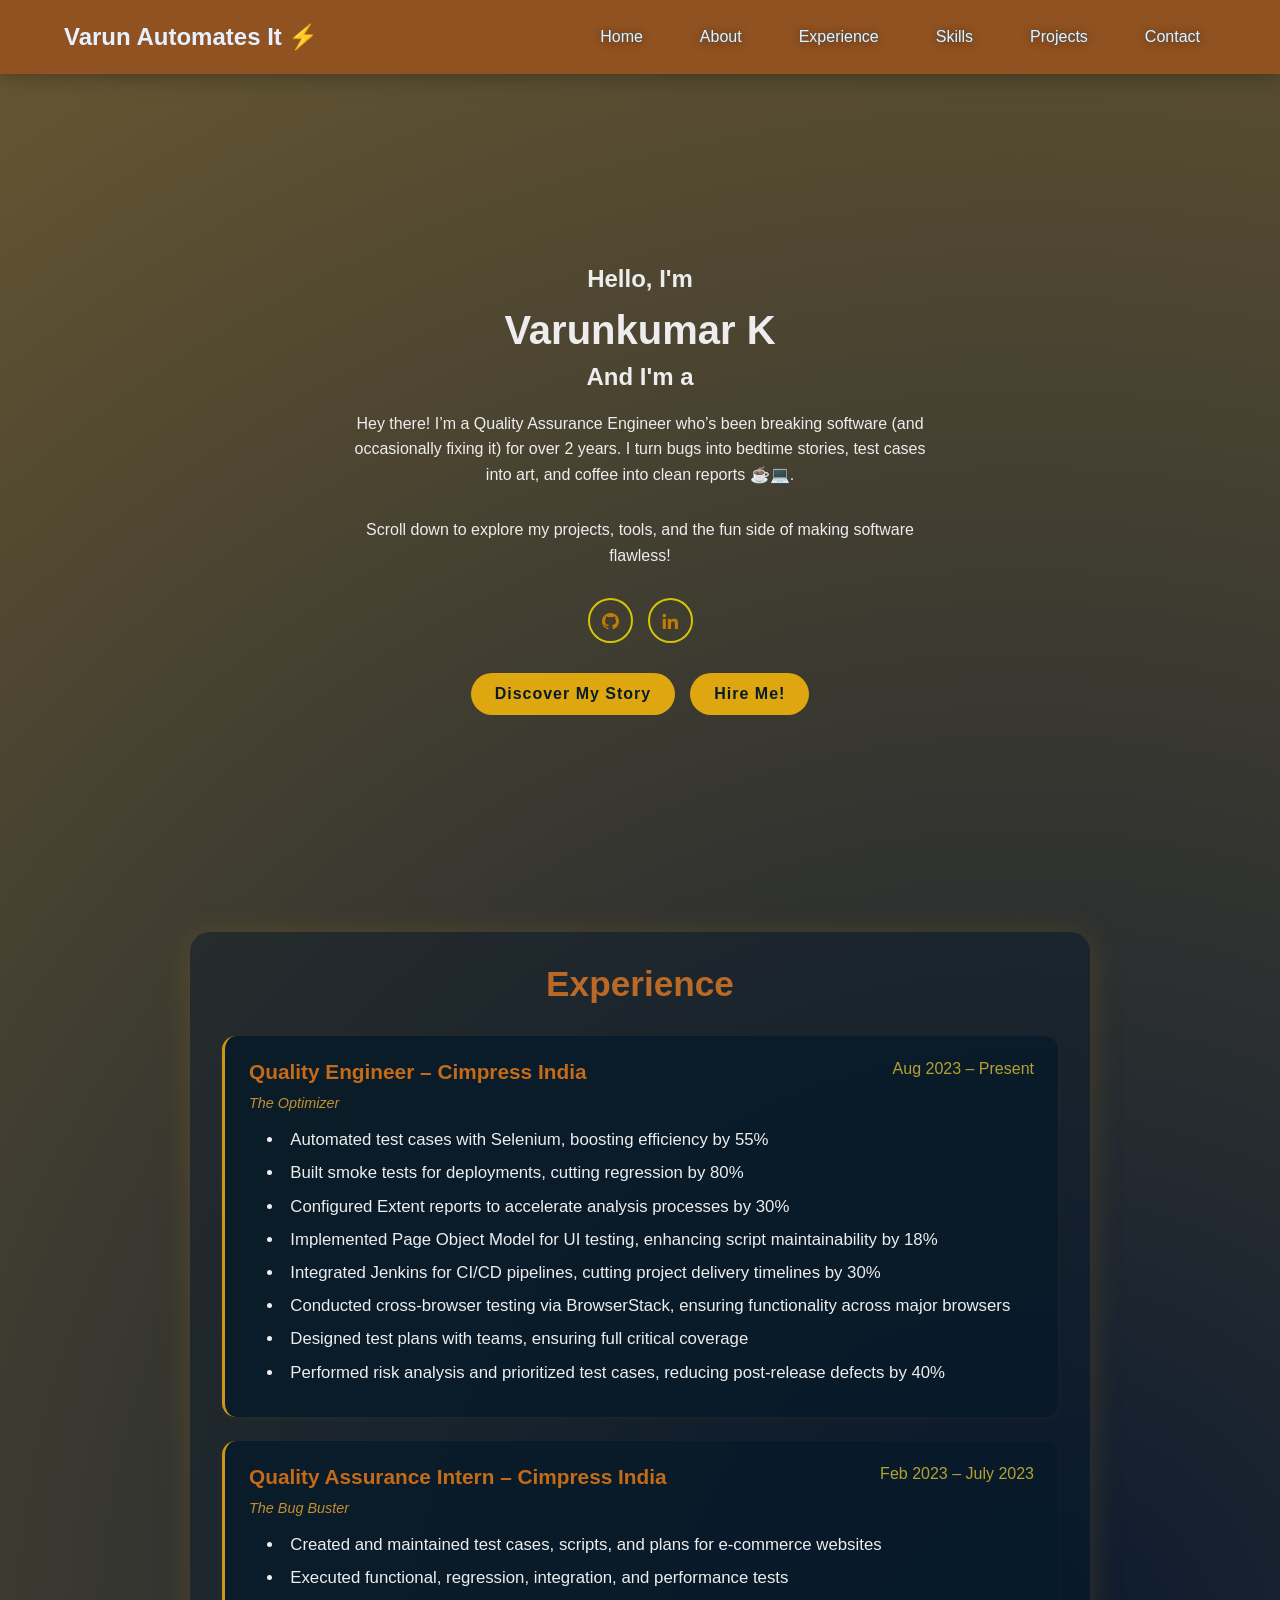
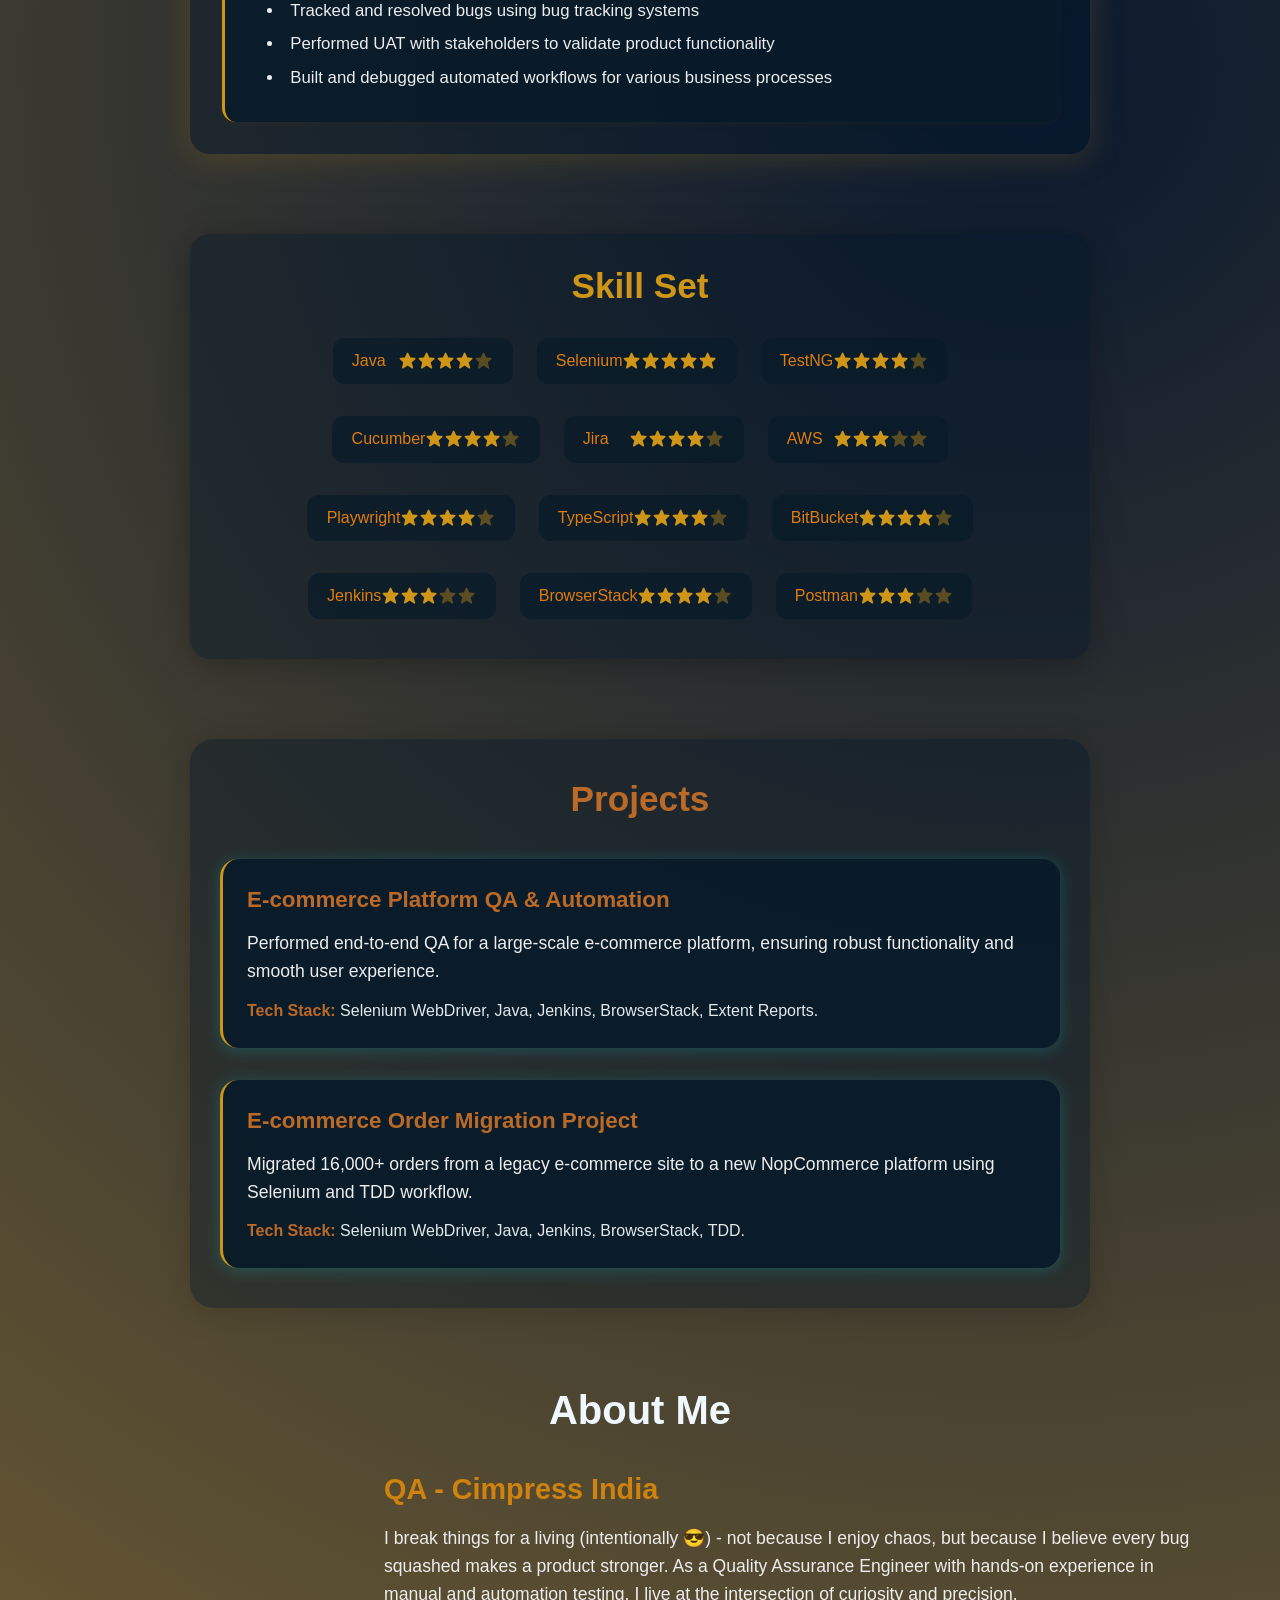
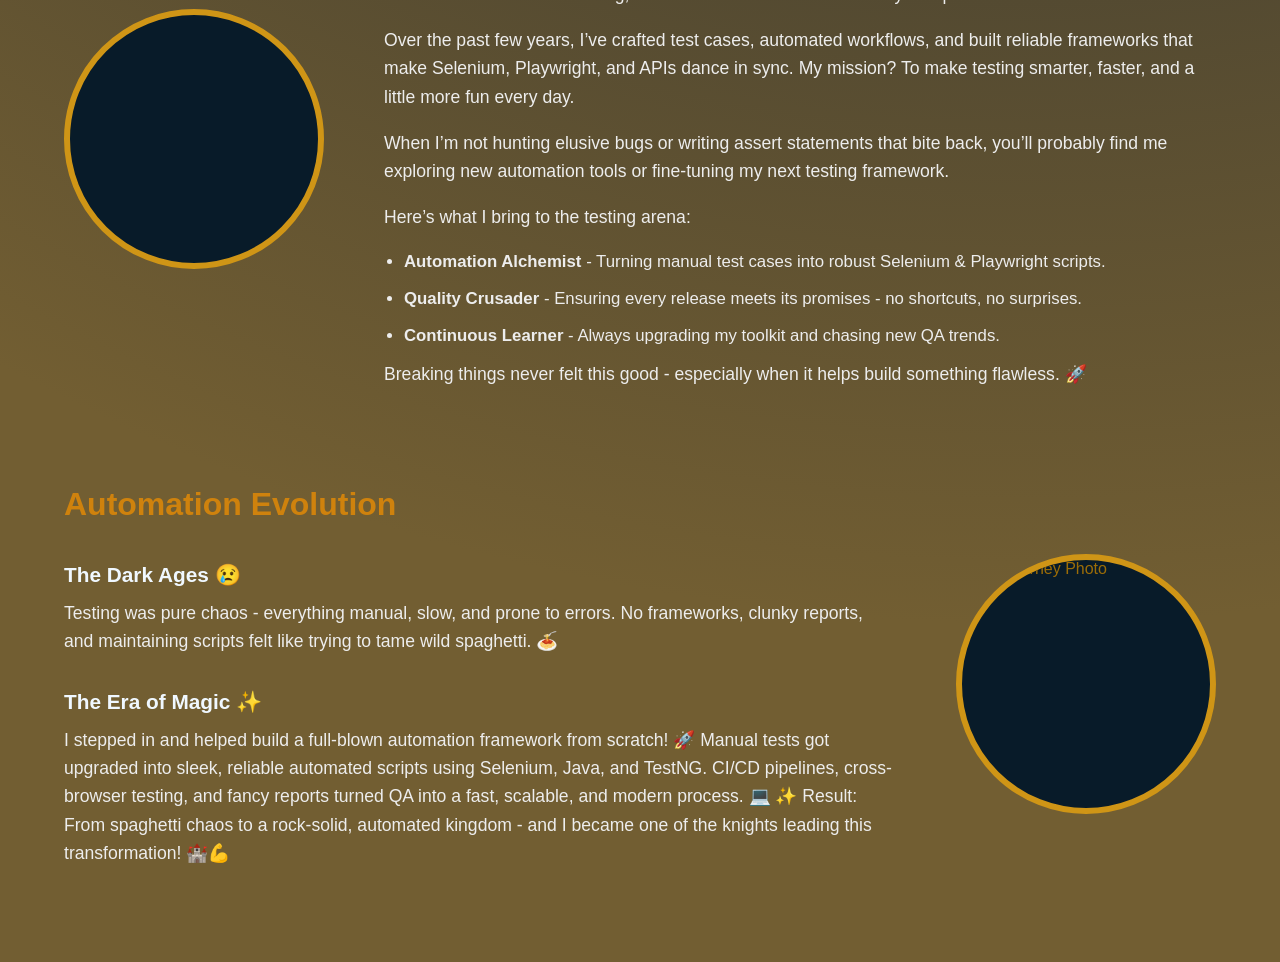
==== commit 62e14cf8: "Auto-generated commit" ====
--- a/index.html
+++ b/index.html
@@ -22,7 +22,7 @@
 </style><link rel="stylesheet" href="styles-2BY7KJ5V.css" media="print" onload="this.media='all'"><noscript><link rel="stylesheet" href="styles-2BY7KJ5V.css"></noscript><style ng-app-id="ng">.header[_ngcontent-ng-c1171957873]{position:fixed;top:0;left:0;width:100%;padding:20px 5%;display:flex;justify-content:space-between;align-items:center;z-index:1000;background:#8f5220;-webkit-backdrop-filter:blur(10px);backdrop-filter:blur(10px);box-shadow:0 2px 20px #0000004d}.logo[_ngcontent-ng-c1171957873]{font-size:1.5rem;color:#e6f1ff;text-decoration:none;font-weight:600;z-index:1001}.navbar[_ngcontent-ng-c1171957873]{display:flex;gap:25px}.navbar[_ngcontent-ng-c1171957873]   a[_ngcontent-ng-c1171957873]{font-size:1rem;color:#e6f1ff;text-shadow:0 1px 8px #72250e,0 0px 2px #1c777e;text-decoration:none;font-weight:500;transition:all .3s ease;padding:8px 16px;border-radius:25px;cursor:pointer}.navbar[_ngcontent-ng-c1171957873]   a[_ngcontent-ng-c1171957873]:hover{color:#cc8e1a;background:#00eeff1a;transform:translateY(-2px)}.hamburger[_ngcontent-ng-c1171957873]{display:none;flex-direction:column;cursor:pointer;padding:5px;z-index:1001}.hamburger[_ngcontent-ng-c1171957873]   span[_ngcontent-ng-c1171957873]{width:25px;height:3px;background:#c5940d;margin:3px 0;transition:.3s;border-radius:2px}.mobile-navbar[_ngcontent-ng-c1171957873]{position:fixed;top:0;right:-100%;width:280px;height:100vh;background:#081b29fa;-webkit-backdrop-filter:blur(20px);backdrop-filter:blur(20px);display:flex;flex-direction:column;align-items:center;gap:20px;transition:right .4s ease;z-index:1000;box-shadow:-5px 0 30px #00000080;padding:40px 0;overflow-y:auto}.mobile-navbar[_ngcontent-ng-c1171957873]:before{content:"";flex:1;min-height:0}.mobile-navbar[_ngcontent-ng-c1171957873]:after{content:"";flex:1;min-height:0}.mobile-navbar.active[_ngcontent-ng-c1171957873]{right:0}.mobile-navbar[_ngcontent-ng-c1171957873]   a[_ngcontent-ng-c1171957873]{font-size:1.2rem;color:#a87009;text-decoration:none;font-weight:500;padding:12px 25px;border-radius:30px;transition:all .3s ease;cursor:pointer;text-align:center;width:200px;border:2px solid transparent;flex-shrink:0}.mobile-navbar[_ngcontent-ng-c1171957873]   a[_ngcontent-ng-c1171957873]:hover{color:#081b29;background:#a7710d;transform:translate(-10px);box-shadow:0 5px 15px #0ef6}.menu-backdrop[_ngcontent-ng-c1171957873]{position:fixed;top:0;left:0;width:100%;height:100%;background:#af8434b3;-webkit-backdrop-filter:blur(5px);backdrop-filter:blur(5px);z-index:999;opacity:0;visibility:hidden;transition:all .3s ease}.menu-backdrop.active[_ngcontent-ng-c1171957873]{opacity:1;visibility:visible}.hamburger.active[_ngcontent-ng-c1171957873]   span[_ngcontent-ng-c1171957873]:nth-child(1){transform:rotate(-45deg) translate(-5px,6px)}.hamburger.active[_ngcontent-ng-c1171957873]   span[_ngcontent-ng-c1171957873]:nth-child(2){opacity:0}.hamburger.active[_ngcontent-ng-c1171957873]   span[_ngcontent-ng-c1171957873]:nth-child(3){transform:rotate(45deg) translate(-5px,-6px)}@media (max-width: 768px){.header[_ngcontent-ng-c1171957873]{padding:15px 5%}.navbar[_ngcontent-ng-c1171957873]{display:none}.hamburger[_ngcontent-ng-c1171957873]{display:flex}.logo[_ngcontent-ng-c1171957873]{font-size:1.3rem}}@media (max-width: 480px){.mobile-navbar[_ngcontent-ng-c1171957873]{width:250px}.mobile-navbar[_ngcontent-ng-c1171957873]   a[_ngcontent-ng-c1171957873]{font-size:1.2rem;width:180px;padding:10px 25px}.logo[_ngcontent-ng-c1171957873]{font-size:1.2rem}.hamburger[_ngcontent-ng-c1171957873]   span[_ngcontent-ng-c1171957873]{width:22px}}.mobile-navbar[_ngcontent-ng-c1171957873]   a[_ngcontent-ng-c1171957873]{opacity:0;transform:translate(50px);transition:all .4s ease}.mobile-navbar.active[_ngcontent-ng-c1171957873]   a[_ngcontent-ng-c1171957873]{opacity:1;transform:translate(0)}.mobile-navbar[_ngcontent-ng-c1171957873]   a[_ngcontent-ng-c1171957873]:nth-child(1){transition-delay:.1s}.mobile-navbar[_ngcontent-ng-c1171957873]   a[_ngcontent-ng-c1171957873]:nth-child(2){transition-delay:.15s}.mobile-navbar[_ngcontent-ng-c1171957873]   a[_ngcontent-ng-c1171957873]:nth-child(3){transition-delay:.2s}.mobile-navbar[_ngcontent-ng-c1171957873]   a[_ngcontent-ng-c1171957873]:nth-child(4){transition-delay:.25s}.mobile-navbar[_ngcontent-ng-c1171957873]   a[_ngcontent-ng-c1171957873]:nth-child(5){transition-delay:.3s}.mobile-navbar[_ngcontent-ng-c1171957873]   a[_ngcontent-ng-c1171957873]:nth-child(6){transition-delay:.35s}</style><style ng-app-id="ng">html[_ngcontent-ng-c189618813]{scroll-behavior:smooth}.home[_ngcontent-ng-c189618813]{position:relative;width:100%;height:100vh;display:flex;align-items:center;justify-content:center;padding:80px 5% 0;box-sizing:border-box}.home-content[_ngcontent-ng-c189618813]{max-width:600px;text-align:center}.home-content[_ngcontent-ng-c189618813]   h1[_ngcontent-ng-c189618813]{font-size:2.5rem;font-weight:700;color:#ededed;margin-bottom:10px}.home-content[_ngcontent-ng-c189618813]   h3[_ngcontent-ng-c189618813]{font-size:1.5rem;font-weight:600;color:#ededed;margin-bottom:15px}.home-content[_ngcontent-ng-c189618813]   p[_ngcontent-ng-c189618813]{margin:20px 0 30px;color:#ededed;font-size:1rem;line-height:1.6}.home-sci[_ngcontent-ng-c189618813]{display:flex;justify-content:center;gap:15px;margin:30px 0}.home-sci[_ngcontent-ng-c189618813]   a[_ngcontent-ng-c189618813]{display:inline-flex;justify-content:center;align-items:center;width:45px;height:45px;background:transparent;border:2px solid rgb(211,197,6);border-radius:50%;font-size:20px;color:#be7d04;text-decoration:none;transition:all .3s ease}.home-sci[_ngcontent-ng-c189618813]   a[_ngcontent-ng-c189618813]:hover{background:#b95b02;color:#074935;box-shadow:0 0 20px #c0861a;transform:translateY(-3px)}.home-btn-row[_ngcontent-ng-c189618813]{display:flex;gap:15px;margin-top:20px;justify-content:center;flex-wrap:wrap}.btn-box[_ngcontent-ng-c189618813]{display:inline-block;padding:12px 24px;background:#dfa70f;border-radius:40px;font-size:16px;color:#081b29;letter-spacing:1px;text-decoration:none;font-weight:600;transition:all .3s ease;border:none;cursor:pointer}.btn-box[_ngcontent-ng-c189618813]:hover{box-shadow:0 0 20px #cf9516;transform:translateY(-2px)}.typing[_ngcontent-ng-c189618813]{color:#d69533}@media (max-width: 768px){.home[_ngcontent-ng-c189618813]{padding:100px 20px 0;height:auto;min-height:100vh}.home-content[_ngcontent-ng-c189618813]   h1[_ngcontent-ng-c189618813]{font-size:2rem}.home-content[_ngcontent-ng-c189618813]   h3[_ngcontent-ng-c189618813]{font-size:1.3rem}.home-content[_ngcontent-ng-c189618813]   p[_ngcontent-ng-c189618813]{font-size:.95rem}.home-btn-row[_ngcontent-ng-c189618813]{flex-direction:column;align-items:center}.btn-box[_ngcontent-ng-c189618813]{width:200px;text-align:center}.home-sci[_ngcontent-ng-c189618813]   a[_ngcontent-ng-c189618813]{width:40px;height:40px;font-size:18px}}@media (max-width: 480px){.home-content[_ngcontent-ng-c189618813]   h1[_ngcontent-ng-c189618813]{font-size:1.8rem}.home-content[_ngcontent-ng-c189618813]   h3[_ngcontent-ng-c189618813]{font-size:1.2rem}.home-content[_ngcontent-ng-c189618813]   p[_ngcontent-ng-c189618813]{font-size:.9rem}.btn-box[_ngcontent-ng-c189618813]{padding:10px 20px;font-size:14px}.home-sci[_ngcontent-ng-c189618813]   a[_ngcontent-ng-c189618813]{width:38px;height:38px;font-size:16px}}</style><style ng-app-id="ng">.experience-section[_ngcontent-ng-c659914513]{background:#00142866;border-radius:20px;padding:2rem;margin:2rem 5%;box-shadow:0 4px 32px #a87b1a44;max-width:900px;margin-left:auto;margin-right:auto}.experience-title[_ngcontent-ng-c659914513]{font-size:2.2rem;color:#bb6927;margin-bottom:32px;text-align:center;font-weight:700}.experience-grid[_ngcontent-ng-c659914513]{display:flex;flex-direction:column;gap:1.5rem}.experience-item[_ngcontent-ng-c659914513]{background:#081b29d9;border-radius:14px;padding:1.5rem;box-shadow:0 2px 8px #c4761111;transition:all .3s ease;border-left:3px solid rgb(207,149,22)}.exp-header[_ngcontent-ng-c659914513]{display:flex;justify-content:space-between;align-items:flex-start;margin-bottom:1rem;flex-wrap:wrap;gap:.5rem}.exp-role[_ngcontent-ng-c659914513]{font-weight:600;color:#c46b18;font-size:1.3rem;flex:1}.exp-duration[_ngcontent-ng-c659914513]{color:#b4a133;font-size:1rem;font-weight:500}.exp-tagline[_ngcontent-ng-c659914513]{color:#c28f30;font-size:.9rem;font-style:italic;width:100%;margin-top:.2rem}.exp-stars[_ngcontent-ng-c659914513]{margin-bottom:1rem;text-align:left}.star[_ngcontent-ng-c659914513]{color:#0ef;font-size:1.2rem;margin-right:2px}.exp-details[_ngcontent-ng-c659914513]{margin:0;padding-left:1.1em;font-size:1.05rem;color:#ededed;list-style:disc inside}.exp-details[_ngcontent-ng-c659914513]   li[_ngcontent-ng-c659914513]{margin-bottom:.5rem;line-height:1.5}@media (max-width: 768px){.experience-section[_ngcontent-ng-c659914513]{margin:2rem 3%;padding:1.5rem}.experience-title[_ngcontent-ng-c659914513]{font-size:1.8rem;margin-bottom:24px}.experience-item[_ngcontent-ng-c659914513]{padding:1.2rem}.exp-role[_ngcontent-ng-c659914513]{font-size:1.1rem}.exp-details[_ngcontent-ng-c659914513]{font-size:.95rem}.exp-header[_ngcontent-ng-c659914513]{flex-direction:column;align-items:flex-start;gap:.3rem}}@media (max-width: 480px){.experience-section[_ngcontent-ng-c659914513]{margin:1rem 2%;padding:1rem;border-radius:15px}.experience-title[_ngcontent-ng-c659914513]{font-size:1.6rem}.experience-item[_ngcontent-ng-c659914513]{padding:1rem}.exp-role[_ngcontent-ng-c659914513]{font-size:1rem}.exp-details[_ngcontent-ng-c659914513]{font-size:.9rem;padding-left:1em}.star[_ngcontent-ng-c659914513]{font-size:1rem}}</style><style ng-app-id="ng">.skills-section[_ngcontent-ng-c92097643]{background:#00142866;border-radius:20px;padding:2rem;margin:2rem 10%;box-shadow:0 4px 32px #0004;max-width:900px;margin-left:auto;margin-right:auto;margin-top:80px}.skills-title[_ngcontent-ng-c92097643]{font-size:2.2rem;color:#cf9516;margin-bottom:32px;text-align:center;font-weight:700}.skills-list[_ngcontent-ng-c92097643]{display:flex;flex-wrap:wrap;gap:1.5rem;justify-content:center}.skill[_ngcontent-ng-c92097643]{min-width:180px;display:flex;align-items:center;justify-content:space-between;background:#081b29b3;border-radius:12px;padding:.7rem 1.2rem;margin-bottom:.5rem}.skill-name[_ngcontent-ng-c92097643]{font-weight:500;color:#df7d0e}.stars[_ngcontent-ng-c92097643]   .bx[_ngcontent-ng-c92097643]{color:#cf9516;font-size:1.2rem;opacity:.4}.stars[_ngcontent-ng-c92097643]   .filled[_ngcontent-ng-c92097643]{opacity:1;gap:4px;margin-top:2px}.star[_ngcontent-ng-c92097643]{font-size:1.5rem;color:#222c3a;filter:drop-shadow(0 1px 2px #0ef6);transition:color .2s}.star.filled[_ngcontent-ng-c92097643]{color:#0ef;text-shadow:0 0 8px #0efb,0 2px 8px #0ef2}.star.half[_ngcontent-ng-c92097643]{color:linear-gradient(90deg,#0ef 50%,#222c3a 50%)}@media (max-width: 700px){.skills-section[_ngcontent-ng-c92097643]{padding:18px 4vw;border-radius:10px}.skills-row[_ngcontent-ng-c92097643]{flex-direction:column;gap:18px}}</style><style ng-app-id="ng">.projects-section[_ngcontent-ng-c1478212409]{max-width:900px;margin:80px auto;padding:40px 30px;background:#00142866;border-radius:24px;box-shadow:0 4px 32px #0000002e}.projects-title[_ngcontent-ng-c1478212409]{font-size:2.2rem;color:#bb6926;margin-bottom:40px;text-align:center;font-weight:700}.projects-list[_ngcontent-ng-c1478212409]{display:flex;flex-direction:column;gap:32px}.project-card[_ngcontent-ng-c1478212409]{background:#081b29eb;border-radius:18px;box-shadow:0 2px 16px #0ef3;padding:28px 24px;transition:all .3s ease;border-left:3px solid rgb(207,149,22)}.project-card[_ngcontent-ng-c1478212409]:hover{box-shadow:0 6px 32px #cf9516;background:#081b29fa;transform:translateY(-2px)}.project-title[_ngcontent-ng-c1478212409]{font-size:1.4rem;color:#bb6926;font-weight:600;margin-bottom:16px}.project-desc[_ngcontent-ng-c1478212409]{color:#ededed;font-size:1.1rem;margin-bottom:16px;line-height:1.6}.project-tech[_ngcontent-ng-c1478212409]{color:#e3e8eb;font-size:1rem;margin-top:12px}.project-tech[_ngcontent-ng-c1478212409]   span[_ngcontent-ng-c1478212409]{color:#bb6926;font-weight:600}@media (max-width: 768px){.projects-section[_ngcontent-ng-c1478212409]{margin:60px 20px;padding:30px 20px;border-radius:20px}.projects-title[_ngcontent-ng-c1478212409]{font-size:1.8rem;margin-bottom:30px}.project-card[_ngcontent-ng-c1478212409]{padding:24px 20px}.project-title[_ngcontent-ng-c1478212409]{font-size:1.2rem}.project-desc[_ngcontent-ng-c1478212409]{font-size:1rem}.project-tech[_ngcontent-ng-c1478212409]{font-size:.9rem}}@media (max-width: 480px){.projects-section[_ngcontent-ng-c1478212409]{margin:40px 15px;padding:20px 15px;border-radius:15px}.projects-title[_ngcontent-ng-c1478212409]{font-size:1.6rem;margin-bottom:25px}.project-card[_ngcontent-ng-c1478212409]{padding:20px 16px}.project-title[_ngcontent-ng-c1478212409]{font-size:1.1rem}.project-desc[_ngcontent-ng-c1478212409]{font-size:.95rem}.project-tech[_ngcontent-ng-c1478212409]{font-size:.85rem}.projects-list[_ngcontent-ng-c1478212409]{gap:24px}}</style><style ng-app-id="ng">.about-me[_ngcontent-ng-c3927127805]{width:100%;display:flex;align-items:center;justify-content:center;margin:80px 0 40px;padding:0 5%;box-sizing:border-box}.about-me-vertical[_ngcontent-ng-c3927127805]{display:flex;flex-direction:column;width:100%;max-width:1200px}.about-me-title[_ngcontent-ng-c3927127805]{width:100%;margin-bottom:40px;text-align:center}.about-me-title[_ngcontent-ng-c3927127805]   h3[_ngcontent-ng-c3927127805]{font-size:2.5rem;color:#f0f8ff;font-weight:700;margin:0}.about-me-container[_ngcontent-ng-c3927127805]{display:flex;flex-direction:row;align-items:center;justify-content:center;gap:60px;width:100%}.about-me-img[_ngcontent-ng-c3927127805]{display:flex;justify-content:center;min-width:260px;min-height:260px}.about-me-img[_ngcontent-ng-c3927127805]   img[_ngcontent-ng-c3927127805]{width:260px;height:260px;object-fit:cover;border-radius:50%;border:6px solid rgb(207,149,22);background:#081b29}.about-me-content[_ngcontent-ng-c3927127805]{flex:1;display:flex;flex-direction:column;justify-content:center;align-items:flex-start}.about-me-content[_ngcontent-ng-c3927127805]   h3[_ngcontent-ng-c3927127805]{font-size:1.8rem;font-weight:600;color:#cf820d;margin-bottom:18px}.about-me-content[_ngcontent-ng-c3927127805]   p[_ngcontent-ng-c3927127805]{color:#ededed;margin-bottom:18px;font-size:1.1rem;line-height:1.6}.about-me-content[_ngcontent-ng-c3927127805]   ul[_ngcontent-ng-c3927127805]{color:#ededed;padding-left:20px;font-size:1.05rem;width:100%}.about-me-content[_ngcontent-ng-c3927127805]   ul[_ngcontent-ng-c3927127805]   li[_ngcontent-ng-c3927127805]{margin-bottom:10px;line-height:1.6}.my-journey-section[_ngcontent-ng-c3927127805]{width:100%;display:flex;justify-content:center;align-items:center;margin:80px 0;padding:0 5%;box-sizing:border-box}.my-journey-container[_ngcontent-ng-c3927127805]{display:flex;flex-direction:row;align-items:center;justify-content:center;gap:60px;max-width:1200px;width:100%}.my-journey-content[_ngcontent-ng-c3927127805]{flex:1;display:flex;flex-direction:column;justify-content:center;align-items:flex-start}.my-journey-content[_ngcontent-ng-c3927127805]   h3[_ngcontent-ng-c3927127805]{font-size:2rem;font-weight:700;color:#cf820d;margin-bottom:20px}.my-journey-content[_ngcontent-ng-c3927127805]   h4[_ngcontent-ng-c3927127805]{color:#f0f8ff;margin:20px 0 12px;font-size:1.3rem}.my-journey-content[_ngcontent-ng-c3927127805]   p[_ngcontent-ng-c3927127805]{color:#ededed;font-size:1.1rem;line-height:1.6;margin-bottom:15px}.my-journey-img[_ngcontent-ng-c3927127805]{display:flex;align-items:center;justify-content:center;min-width:260px}.my-journey-img[_ngcontent-ng-c3927127805]   img[_ngcontent-ng-c3927127805]{width:260px;height:260px;object-fit:cover;border-radius:50%;border:6px solid rgb(207,149,22);background:#081b29}@media (max-width: 768px){.about-me[_ngcontent-ng-c3927127805]{margin:60px 0 30px;padding:0 20px}.about-me-title[_ngcontent-ng-c3927127805]   h3[_ngcontent-ng-c3927127805]{font-size:2rem}.about-me-container[_ngcontent-ng-c3927127805]{flex-direction:column;gap:30px;text-align:center}.about-me-content[_ngcontent-ng-c3927127805]{align-items:center;text-align:center}.about-me-content[_ngcontent-ng-c3927127805]   h3[_ngcontent-ng-c3927127805]{font-size:1.5rem}.about-me-content[_ngcontent-ng-c3927127805]   p[_ngcontent-ng-c3927127805]{font-size:1rem}.about-me-img[_ngcontent-ng-c3927127805]   img[_ngcontent-ng-c3927127805]{width:200px;height:200px}.my-journey-section[_ngcontent-ng-c3927127805]{margin:60px 0;padding:0 20px}.my-journey-container[_ngcontent-ng-c3927127805]{flex-direction:column-reverse;gap:30px;text-align:center}.my-journey-content[_ngcontent-ng-c3927127805]{align-items:center;text-align:center}.my-journey-content[_ngcontent-ng-c3927127805]   h3[_ngcontent-ng-c3927127805]{font-size:1.8rem}.my-journey-content[_ngcontent-ng-c3927127805]   h4[_ngcontent-ng-c3927127805]{font-size:1.2rem}.my-journey-content[_ngcontent-ng-c3927127805]   p[_ngcontent-ng-c3927127805]{font-size:1rem}.my-journey-img[_ngcontent-ng-c3927127805]   img[_ngcontent-ng-c3927127805]{width:200px;height:200px}}@media (max-width: 480px){.about-me-img[_ngcontent-ng-c3927127805]   img[_ngcontent-ng-c3927127805], .my-journey-img[_ngcontent-ng-c3927127805]   img[_ngcontent-ng-c3927127805]{width:180px;height:180px}.about-me-title[_ngcontent-ng-c3927127805]   h3[_ngcontent-ng-c3927127805]{font-size:1.8rem}.my-journey-content[_ngcontent-ng-c3927127805]   h3[_ngcontent-ng-c3927127805]{font-size:1.6rem}}</style><style ng-app-id="ng">.contact-backdrop[_ngcontent-ng-c4085684712]{position:fixed;inset:0;background:#00000073;z-index:1000;overflow:hidden}.contact-modal[_ngcontent-ng-c4085684712]{position:fixed;top:50%;left:50%;transform:translate(-50%,-50%);background:#74612d;color:#ededed;border-radius:18px;box-shadow:0 8px 40px #c0780c66;padding:2.2rem 2.5rem 1.5rem;z-index:1001;min-width:340px;max-width:500px;width:420px;animation:_ngcontent-ng-c4085684712_fadeIn .3s;box-sizing:border-box;max-height:90vh;overflow-y:auto}@keyframes _ngcontent-ng-c4085684712_fadeIn{0%{opacity:0;transform:translate(-50%,-60%)}to{opacity:1;transform:translate(-50%,-50%)}}.contact-modal[_ngcontent-ng-c4085684712]   h2[_ngcontent-ng-c4085684712]{color:#c48613;margin-bottom:1.5rem;text-align:center;font-size:1.8rem;position:sticky;top:0;background:#0a1a2a;padding:10px 0;z-index:1}.contact-row[_ngcontent-ng-c4085684712]{display:flex;gap:1.2rem;margin-bottom:1.2rem}.contact-field[_ngcontent-ng-c4085684712]{flex:1;display:flex;flex-direction:column}.contact-field[_ngcontent-ng-c4085684712]   label[_ngcontent-ng-c4085684712]{font-size:1rem;color:#b0eaff;margin-bottom:.5rem;font-weight:500}.contact-field[_ngcontent-ng-c4085684712]   input[_ngcontent-ng-c4085684712], .contact-field[_ngcontent-ng-c4085684712]   textarea[_ngcontent-ng-c4085684712]{background:#102027;color:#ededed;border:1.5px solid rgba(0,238,255,.2);border-radius:7px;padding:.7rem .9rem;font-size:1rem;outline:none;transition:border .2s,box-shadow .2s;font-family:inherit;box-sizing:border-box;width:100%}.contact-field[_ngcontent-ng-c4085684712]   input[_ngcontent-ng-c4085684712]:focus, .contact-field[_ngcontent-ng-c4085684712]   textarea[_ngcontent-ng-c4085684712]:focus{border:1.5px solid #0ef;box-shadow:0 0 8px #0ef6}.contact-field[_ngcontent-ng-c4085684712]   textarea[_ngcontent-ng-c4085684712]{resize:vertical;min-height:120px;max-height:200px}.contact-field-full[_ngcontent-ng-c4085684712]{width:100%}.contact-actions[_ngcontent-ng-c4085684712]{display:flex;justify-content:flex-end;gap:1rem;margin-top:1.5rem;padding-top:.5rem;position:sticky;bottom:0;background:#0a1a2a;padding:15px 0 5px}.contact-actions[_ngcontent-ng-c4085684712]   button[_ngcontent-ng-c4085684712]{background:#9e7d22;color:#081b29;border:none;border-radius:7px;padding:.7rem 1.5rem;font-size:1rem;font-weight:600;cursor:pointer;transition:all .2s;min-width:80px}.contact-actions[_ngcontent-ng-c4085684712]   button[type=button][_ngcontent-ng-c4085684712]{background:transparent;color:#ededed;border:1.5px solid rgba(141,150,15,.4)}.contact-actions[_ngcontent-ng-c4085684712]   button[_ngcontent-ng-c4085684712]:hover:not(:disabled){transform:translateY(-1px);box-shadow:0 4px 12px #bb9b0a66}.contact-actions[_ngcontent-ng-c4085684712]   button[type=button][_ngcontent-ng-c4085684712]:hover:not(:disabled){background:#00eeff1a}.contact-actions[_ngcontent-ng-c4085684712]   button[_ngcontent-ng-c4085684712]:disabled{opacity:.6;cursor:not-allowed;transform:none!important}.contact-success[_ngcontent-ng-c4085684712], .contact-error[_ngcontent-ng-c4085684712]{margin-top:1rem;text-align:center;padding:.8rem;border-radius:5px;position:sticky;bottom:70px;background:#0a1a2a}.contact-success[_ngcontent-ng-c4085684712]{color:#0ef;background:#00eeff1a}.contact-error[_ngcontent-ng-c4085684712]{color:#ff4b4b;background:#ff4b4b1a}.contact-modal[_ngcontent-ng-c4085684712]::-webkit-scrollbar{width:8px}.contact-modal[_ngcontent-ng-c4085684712]::-webkit-scrollbar-track{background:#00eeff1a;border-radius:4px;margin:10px 0}.contact-modal[_ngcontent-ng-c4085684712]::-webkit-scrollbar-thumb{background:#0ef;border-radius:4px}.contact-modal[_ngcontent-ng-c4085684712]::-webkit-scrollbar-thumb:hover{background:#0cf}@media (max-width: 600px){.contact-modal[_ngcontent-ng-c4085684712]{padding:1.5rem 1.2rem 1.2rem;min-width:0;width:95vw;margin:1rem;max-height:85vh}.contact-row[_ngcontent-ng-c4085684712]{flex-direction:column;gap:.8rem;margin-bottom:.8rem}.contact-actions[_ngcontent-ng-c4085684712]{flex-direction:column-reverse;gap:.8rem;position:relative}.contact-actions[_ngcontent-ng-c4085684712]   button[_ngcontent-ng-c4085684712]{width:100%}.contact-field[_ngcontent-ng-c4085684712]   textarea[_ngcontent-ng-c4085684712]{min-height:100px;max-height:150px}.contact-modal[_ngcontent-ng-c4085684712]   h2[_ngcontent-ng-c4085684712]{font-size:1.5rem;position:relative;padding:0}}@media (max-width: 380px){.contact-modal[_ngcontent-ng-c4085684712]{padding:1.2rem 1rem 1rem;max-height:80vh}.contact-field[_ngcontent-ng-c4085684712]   textarea[_ngcontent-ng-c4085684712]{min-height:80px;max-height:120px}}</style></head>
 <body><!--nghm--><script type="text/javascript" id="ng-event-dispatch-contract">(()=>{function p(t,n,r,o,e,i,f,m){return{eventType:t,event:n,targetElement:r,eic:o,timeStamp:e,eia:i,eirp:f,eiack:m}}function u(t){let n=[],r=e=>{n.push(e)};return{c:t,q:n,et:[],etc:[],d:r,h:e=>{r(p(e.type,e,e.target,t,Date.now()))}}}function s(t,n,r){for(let o=0;o<n.length;o++){let e=n[o];(r?t.etc:t.et).push(e),t.c.addEventListener(e,t.h,r)}}function c(t,n,r,o,e=window){let i=u(t);e._ejsas||(e._ejsas={}),e._ejsas[n]=i,s(i,r),s(i,o,!0)}window.__jsaction_bootstrap=c;})();
 </script><script>window.__jsaction_bootstrap(document.body,"ng",["click"],[]);</script>
-  <app-root ng-version="20.3.3" ngh="0" ng-server-context="ssg"><app-navbar _nghost-ng-c1171957873 ngh="0"><header _ngcontent-ng-c1171957873 class="header"><a _ngcontent-ng-c1171957873 href="#" class="logo">Varun Automates It ⚡</a><div _ngcontent-ng-c1171957873 class="hamburger" jsaction="click:;"><span _ngcontent-ng-c1171957873></span><span _ngcontent-ng-c1171957873></span><span _ngcontent-ng-c1171957873></span></div><nav _ngcontent-ng-c1171957873 class="navbar"><a _ngcontent-ng-c1171957873 jsaction="click:;">Home</a><a _ngcontent-ng-c1171957873 jsaction="click:;">About</a><a _ngcontent-ng-c1171957873 jsaction="click:;">Experience</a><a _ngcontent-ng-c1171957873 jsaction="click:;">Skills</a><a _ngcontent-ng-c1171957873 jsaction="click:;">Projects</a><a _ngcontent-ng-c1171957873 jsaction="click:;">Contact</a></nav><nav _ngcontent-ng-c1171957873 class="mobile-navbar"><a _ngcontent-ng-c1171957873 jsaction="click:;">Home</a><a _ngcontent-ng-c1171957873 jsaction="click:;">About</a><a _ngcontent-ng-c1171957873 jsaction="click:;">Experience</a><a _ngcontent-ng-c1171957873 jsaction="click:;">Skills</a><a _ngcontent-ng-c1171957873 jsaction="click:;">Projects</a><a _ngcontent-ng-c1171957873 jsaction="click:;">Contact</a></nav><div _ngcontent-ng-c1171957873 class="menu-backdrop" jsaction="click:;"></div></header></app-navbar><app-homepage _nghost-ng-c189618813 ngh="0"><section _ngcontent-ng-c189618813 class="home"><div _ngcontent-ng-c189618813 class="home-content"><h3 _ngcontent-ng-c189618813>Hello, I'm</h3><h1 _ngcontent-ng-c189618813>Varunkumar K</h1><h3 _ngcontent-ng-c189618813>And I'm a <span _ngcontent-ng-c189618813 class="typing text"><!--ngetn--></span></h3><p _ngcontent-ng-c189618813>Hey there! I’m a Quality Assurance Engineer who’s been breaking software (and occasionally fixing it) for over 2 years. I turn bugs into bedtime stories, test cases into art, and coffee into clean reports ☕💻.</p><p _ngcontent-ng-c189618813>Scroll down to explore my projects, tools, and the fun side of making software flawless!</p><div _ngcontent-ng-c189618813 class="home-sci"><a _ngcontent-ng-c189618813 href="https://github.com/VarunkumarK-Careers"><i _ngcontent-ng-c189618813 class="bx bxl-github"></i></a><a _ngcontent-ng-c189618813 href="https://www.linkedin.com/in/varunkumar-k-0819b7214/"><i _ngcontent-ng-c189618813 class="bx bxl-linkedin"></i></a></div><div _ngcontent-ng-c189618813 class="home-btn-row"><a _ngcontent-ng-c189618813 routerlink="/" fragment="about" class="btn-box" href="/Portfolio-main/#about" jsaction="click:;">Discover My Story</a><a _ngcontent-ng-c189618813 href="assets/Varunkumar_K_Quality_Engineer_Resume.pdf" download class="btn-box">Hire Me!</a></div></div></section></app-homepage><app-experience _nghost-ng-c659914513 ngh="1"><section _ngcontent-ng-c659914513 id="experience" class="experience-section"><h2 _ngcontent-ng-c659914513 class="experience-title">Experience</h2><div _ngcontent-ng-c659914513 class="experience-grid"><div _ngcontent-ng-c659914513 class="experience-item"><div _ngcontent-ng-c659914513 class="exp-header"><div _ngcontent-ng-c659914513 class="exp-role">Quality Engineer – Cimpress India</div><div _ngcontent-ng-c659914513 class="exp-duration">Aug 2023 – Present</div><div _ngcontent-ng-c659914513 class="exp-tagline">The Optimizer</div></div><ul _ngcontent-ng-c659914513 class="exp-details"><li _ngcontent-ng-c659914513>Automated test cases with Selenium, boosting efficiency by 55%</li><li _ngcontent-ng-c659914513>Built smoke tests for deployments, cutting regression by 80%</li><li _ngcontent-ng-c659914513>Configured Extent reports to accelerate analysis processes by 30%</li><li _ngcontent-ng-c659914513>Implemented Page Object Model for UI testing, enhancing script maintainability by 18%</li><li _ngcontent-ng-c659914513>Integrated Jenkins for CI/CD pipelines, cutting project delivery timelines by 30%</li><li _ngcontent-ng-c659914513>Conducted cross-browser testing via BrowserStack, ensuring functionality across major browsers</li><li _ngcontent-ng-c659914513>Designed test plans with teams, ensuring full critical coverage</li><li _ngcontent-ng-c659914513>Performed risk analysis and prioritized test cases, reducing post-release defects by 40%</li><!----></ul></div><div _ngcontent-ng-c659914513 class="experience-item"><div _ngcontent-ng-c659914513 class="exp-header"><div _ngcontent-ng-c659914513 class="exp-role">Quality Assurance Intern – Cimpress India</div><div _ngcontent-ng-c659914513 class="exp-duration">Feb 2023 – July 2023</div><div _ngcontent-ng-c659914513 class="exp-tagline">The Bug Buster</div></div><ul _ngcontent-ng-c659914513 class="exp-details"><li _ngcontent-ng-c659914513>Created and maintained test cases, scripts, and plans for e-commerce websites</li><li _ngcontent-ng-c659914513>Executed functional, regression, integration, and performance tests</li><li _ngcontent-ng-c659914513>Tracked and resolved bugs using bug tracking systems</li><li _ngcontent-ng-c659914513>Performed UAT with stakeholders to validate product functionality</li><li _ngcontent-ng-c659914513>Built and debugged automated workflows for various business processes</li><!----></ul></div><!----></div></section></app-experience><app-skills _nghost-ng-c92097643 ngh="2"><section _ngcontent-ng-c92097643 id="skills" class="skills-section"><h2 _ngcontent-ng-c92097643 class="skills-title">Skill Set</h2><div _ngcontent-ng-c92097643 class="skills-list"><div _ngcontent-ng-c92097643 class="skill"><span _ngcontent-ng-c92097643 class="skill-name">Java</span><span _ngcontent-ng-c92097643 class="stars"><i _ngcontent-ng-c92097643 class="bx bxs-star filled"></i><!----><i _ngcontent-ng-c92097643 class="bx bxs-star filled"></i><!----><i _ngcontent-ng-c92097643 class="bx bxs-star filled"></i><!----><i _ngcontent-ng-c92097643 class="bx bxs-star filled"></i><!----><i _ngcontent-ng-c92097643 class="bx bxs-star"></i><!----><!----></span></div><div _ngcontent-ng-c92097643 class="skill"><span _ngcontent-ng-c92097643 class="skill-name">Selenium</span><span _ngcontent-ng-c92097643 class="stars"><i _ngcontent-ng-c92097643 class="bx bxs-star filled"></i><!----><i _ngcontent-ng-c92097643 class="bx bxs-star filled"></i><!----><i _ngcontent-ng-c92097643 class="bx bxs-star filled"></i><!----><i _ngcontent-ng-c92097643 class="bx bxs-star filled"></i><!----><i _ngcontent-ng-c92097643 class="bx bxs-star filled"></i><!----><!----></span></div><div _ngcontent-ng-c92097643 class="skill"><span _ngcontent-ng-c92097643 class="skill-name">TestNG</span><span _ngcontent-ng-c92097643 class="stars"><i _ngcontent-ng-c92097643 class="bx bxs-star filled"></i><!----><i _ngcontent-ng-c92097643 class="bx bxs-star filled"></i><!----><i _ngcontent-ng-c92097643 class="bx bxs-star filled"></i><!----><i _ngcontent-ng-c92097643 class="bx bxs-star filled"></i><!----><i _ngcontent-ng-c92097643 class="bx bxs-star"></i><!----><!----></span></div><div _ngcontent-ng-c92097643 class="skill"><span _ngcontent-ng-c92097643 class="skill-name">Cucumber</span><span _ngcontent-ng-c92097643 class="stars"><i _ngcontent-ng-c92097643 class="bx bxs-star filled"></i><!----><i _ngcontent-ng-c92097643 class="bx bxs-star filled"></i><!----><i _ngcontent-ng-c92097643 class="bx bxs-star filled"></i><!----><i _ngcontent-ng-c92097643 class="bx bxs-star filled"></i><!----><i _ngcontent-ng-c92097643 class="bx bxs-star"></i><!----><!----></span></div><div _ngcontent-ng-c92097643 class="skill"><span _ngcontent-ng-c92097643 class="skill-name">Jira</span><span _ngcontent-ng-c92097643 class="stars"><i _ngcontent-ng-c92097643 class="bx bxs-star filled"></i><!----><i _ngcontent-ng-c92097643 class="bx bxs-star filled"></i><!----><i _ngcontent-ng-c92097643 class="bx bxs-star filled"></i><!----><i _ngcontent-ng-c92097643 class="bx bxs-star filled"></i><!----><i _ngcontent-ng-c92097643 class="bx bxs-star"></i><!----><!----></span></div><div _ngcontent-ng-c92097643 class="skill"><span _ngcontent-ng-c92097643 class="skill-name">AWS</span><span _ngcontent-ng-c92097643 class="stars"><i _ngcontent-ng-c92097643 class="bx bxs-star filled"></i><!----><i _ngcontent-ng-c92097643 class="bx bxs-star filled"></i><!----><i _ngcontent-ng-c92097643 class="bx bxs-star filled"></i><!----><i _ngcontent-ng-c92097643 class="bx bxs-star"></i><!----><i _ngcontent-ng-c92097643 class="bx bxs-star"></i><!----><!----></span></div><div _ngcontent-ng-c92097643 class="skill"><span _ngcontent-ng-c92097643 class="skill-name">Playwright</span><span _ngcontent-ng-c92097643 class="stars"><i _ngcontent-ng-c92097643 class="bx bxs-star filled"></i><!----><i _ngcontent-ng-c92097643 class="bx bxs-star filled"></i><!----><i _ngcontent-ng-c92097643 class="bx bxs-star"></i><!----><i _ngcontent-ng-c92097643 class="bx bxs-star"></i><!----><i _ngcontent-ng-c92097643 class="bx bxs-star"></i><!----><!----></span></div><div _ngcontent-ng-c92097643 class="skill"><span _ngcontent-ng-c92097643 class="skill-name">TypeScript</span><span _ngcontent-ng-c92097643 class="stars"><i _ngcontent-ng-c92097643 class="bx bxs-star filled"></i><!----><i _ngcontent-ng-c92097643 class="bx bxs-star filled"></i><!----><i _ngcontent-ng-c92097643 class="bx bxs-star"></i><!----><i _ngcontent-ng-c92097643 class="bx bxs-star"></i><!----><i _ngcontent-ng-c92097643 class="bx bxs-star"></i><!----><!----></span></div><div _ngcontent-ng-c92097643 class="skill"><span _ngcontent-ng-c92097643 class="skill-name">BitBucket</span><span _ngcontent-ng-c92097643 class="stars"><i _ngcontent-ng-c92097643 class="bx bxs-star filled"></i><!----><i _ngcontent-ng-c92097643 class="bx bxs-star filled"></i><!----><i _ngcontent-ng-c92097643 class="bx bxs-star filled"></i><!----><i _ngcontent-ng-c92097643 class="bx bxs-star filled"></i><!----><i _ngcontent-ng-c92097643 class="bx bxs-star"></i><!----><!----></span></div><div _ngcontent-ng-c92097643 class="skill"><span _ngcontent-ng-c92097643 class="skill-name">Jenkins</span><span _ngcontent-ng-c92097643 class="stars"><i _ngcontent-ng-c92097643 class="bx bxs-star filled"></i><!----><i _ngcontent-ng-c92097643 class="bx bxs-star filled"></i><!----><i _ngcontent-ng-c92097643 class="bx bxs-star filled"></i><!----><i _ngcontent-ng-c92097643 class="bx bxs-star"></i><!----><i _ngcontent-ng-c92097643 class="bx bxs-star"></i><!----><!----></span></div><div _ngcontent-ng-c92097643 class="skill"><span _ngcontent-ng-c92097643 class="skill-name">BrowserStack</span><span _ngcontent-ng-c92097643 class="stars"><i _ngcontent-ng-c92097643 class="bx bxs-star filled"></i><!----><i _ngcontent-ng-c92097643 class="bx bxs-star filled"></i><!----><i _ngcontent-ng-c92097643 class="bx bxs-star filled"></i><!----><i _ngcontent-ng-c92097643 class="bx bxs-star filled"></i><!----><i _ngcontent-ng-c92097643 class="bx bxs-star"></i><!----><!----></span></div><div _ngcontent-ng-c92097643 class="skill"><span _ngcontent-ng-c92097643 class="skill-name">Extent Reports</span><span _ngcontent-ng-c92097643 class="stars"><i _ngcontent-ng-c92097643 class="bx bxs-star filled"></i><!----><i _ngcontent-ng-c92097643 class="bx bxs-star filled"></i><!----><i _ngcontent-ng-c92097643 class="bx bxs-star filled"></i><!----><i _ngcontent-ng-c92097643 class="bx bxs-star filled"></i><!----><i _ngcontent-ng-c92097643 class="bx bxs-star"></i><!----><!----></span></div><!----></div></section></app-skills><app-projects _nghost-ng-c1478212409 ngh="3"><section _ngcontent-ng-c1478212409 id="projects" class="projects-section"><h2 _ngcontent-ng-c1478212409 class="projects-title">Projects</h2><div _ngcontent-ng-c1478212409 class="projects-list"><div _ngcontent-ng-c1478212409 class="project-card"><h3 _ngcontent-ng-c1478212409 class="project-title">E-commerce Platform QA &amp; Automation</h3><p _ngcontent-ng-c1478212409 class="project-desc">Performed end-to-end QA for a large-scale e-commerce platform, ensuring robust functionality and smooth user experience.</p><div _ngcontent-ng-c1478212409 class="project-tech"><span _ngcontent-ng-c1478212409>Tech Stack:</span> Selenium WebDriver, Java, Jenkins, BrowserStack, Extent Reports.</div></div><div _ngcontent-ng-c1478212409 class="project-card"><h3 _ngcontent-ng-c1478212409 class="project-title">E-commerce Order Migration Project</h3><p _ngcontent-ng-c1478212409 class="project-desc">Migrated 16,000+ orders from a legacy e-commerce site to a new NopCommerce platform using Selenium and TDD workflow.</p><div _ngcontent-ng-c1478212409 class="project-tech"><span _ngcontent-ng-c1478212409>Tech Stack:</span> Selenium WebDriver, Java, Jenkins, BrowserStack, TDD.</div></div><!----></div></section></app-projects><app-about-me _nghost-ng-c3927127805 ngh="0"><section _ngcontent-ng-c3927127805 id="about" class="about-me"><div _ngcontent-ng-c3927127805 class="about-me-vertical"><div _ngcontent-ng-c3927127805 class="about-me-title"><h3 _ngcontent-ng-c3927127805>About Me</h3></div><div _ngcontent-ng-c3927127805 class="about-me-container"><div _ngcontent-ng-c3927127805 class="about-me-img"><img _ngcontent-ng-c3927127805 src="assets/Varun2.jpg" alt="Profile"></div><div _ngcontent-ng-c3927127805 class="about-me-content"><h3 _ngcontent-ng-c3927127805>QA - Cimpress India</h3><p _ngcontent-ng-c3927127805>I break things for a living (intentionally 😎) - not because I enjoy chaos, but because I believe every bug squashed makes a product stronger. As a Quality Assurance Engineer with hands-on experience in manual and automation testing, I live at the intersection of curiosity and precision.</p><p _ngcontent-ng-c3927127805>Over the past few years, I’ve crafted test cases, automated workflows, and built reliable frameworks that make Selenium, Playwright, and APIs dance in sync. My mission? To make testing smarter, faster, and a little more fun every day.</p><p _ngcontent-ng-c3927127805>When I’m not hunting elusive bugs or writing assert statements that bite back, you’ll probably find me exploring new automation tools or fine-tuning my next testing framework.</p><p _ngcontent-ng-c3927127805>Here’s what I bring to the testing arena:</p><ul _ngcontent-ng-c3927127805><li _ngcontent-ng-c3927127805><strong _ngcontent-ng-c3927127805>Automation Alchemist</strong> - Turning manual test cases into robust Selenium &amp; Playwright scripts.</li><li _ngcontent-ng-c3927127805><strong _ngcontent-ng-c3927127805>Quality Crusader</strong> - Ensuring every release meets its promises - no shortcuts, no surprises.</li><li _ngcontent-ng-c3927127805><strong _ngcontent-ng-c3927127805>Continuous Learner</strong> - Always upgrading my toolkit and chasing new QA trends.</li></ul><p _ngcontent-ng-c3927127805>Breaking things never felt this good - especially when it helps build something flawless. 🚀</p></div></div></div></section><section _ngcontent-ng-c3927127805 class="my-journey-section"><div _ngcontent-ng-c3927127805 class="my-journey-container"><div _ngcontent-ng-c3927127805 class="my-journey-content"><h3 _ngcontent-ng-c3927127805>Automation Evolution</h3><h4 _ngcontent-ng-c3927127805>The Dark Ages 😢</h4><p _ngcontent-ng-c3927127805> Testing was pure chaos - everything manual, slow, and prone to errors. No frameworks, clunky reports, and maintaining scripts felt like trying to tame wild spaghetti. 🍝</p><h4 _ngcontent-ng-c3927127805>The Era of Magic ✨</h4><p _ngcontent-ng-c3927127805>I stepped in and helped build a full-blown automation framework from scratch! 🚀 Manual tests got upgraded into sleek, reliable automated scripts using Selenium, Java, and TestNG. CI/CD pipelines, cross-browser testing, and fancy reports turned QA into a fast, scalable, and modern process. 💻 ✨ Result: From spaghetti chaos to a rock-solid, automated kingdom - and I became one of the knights leading this transformation! 🏰💪</p></div><div _ngcontent-ng-c3927127805 class="my-journey-img"><img _ngcontent-ng-c3927127805 src="assets/Varun.jpg" alt="My Journey Photo"></div></div></section></app-about-me><app-contact _nghost-ng-c4085684712 ngh="4"><!----><!----></app-contact></app-root>
-<script src="main-GYMMQB5S.js" type="module"></script>
+  <app-root ng-version="20.3.3" ngh="0" ng-server-context="ssg"><app-navbar _nghost-ng-c1171957873 ngh="0"><header _ngcontent-ng-c1171957873 class="header"><a _ngcontent-ng-c1171957873 href="#" class="logo">Varun Automates It ⚡</a><div _ngcontent-ng-c1171957873 class="hamburger" jsaction="click:;"><span _ngcontent-ng-c1171957873></span><span _ngcontent-ng-c1171957873></span><span _ngcontent-ng-c1171957873></span></div><nav _ngcontent-ng-c1171957873 class="navbar"><a _ngcontent-ng-c1171957873 jsaction="click:;">Home</a><a _ngcontent-ng-c1171957873 jsaction="click:;">About</a><a _ngcontent-ng-c1171957873 jsaction="click:;">Experience</a><a _ngcontent-ng-c1171957873 jsaction="click:;">Skills</a><a _ngcontent-ng-c1171957873 jsaction="click:;">Projects</a><a _ngcontent-ng-c1171957873 jsaction="click:;">Contact</a></nav><nav _ngcontent-ng-c1171957873 class="mobile-navbar"><a _ngcontent-ng-c1171957873 jsaction="click:;">Home</a><a _ngcontent-ng-c1171957873 jsaction="click:;">About</a><a _ngcontent-ng-c1171957873 jsaction="click:;">Experience</a><a _ngcontent-ng-c1171957873 jsaction="click:;">Skills</a><a _ngcontent-ng-c1171957873 jsaction="click:;">Projects</a><a _ngcontent-ng-c1171957873 jsaction="click:;">Contact</a></nav><div _ngcontent-ng-c1171957873 class="menu-backdrop" jsaction="click:;"></div></header></app-navbar><app-homepage _nghost-ng-c189618813 ngh="0"><section _ngcontent-ng-c189618813 class="home"><div _ngcontent-ng-c189618813 class="home-content"><h3 _ngcontent-ng-c189618813>Hello, I'm</h3><h1 _ngcontent-ng-c189618813>Varunkumar K</h1><h3 _ngcontent-ng-c189618813>And I'm a <span _ngcontent-ng-c189618813 class="typing text"><!--ngetn--></span></h3><p _ngcontent-ng-c189618813>Hey there! I’m a Quality Assurance Engineer who’s been breaking software (and occasionally fixing it) for over 2 years. I turn bugs into bedtime stories, test cases into art, and coffee into clean reports ☕💻.</p><p _ngcontent-ng-c189618813>Scroll down to explore my projects, tools, and the fun side of making software flawless!</p><div _ngcontent-ng-c189618813 class="home-sci"><a _ngcontent-ng-c189618813 href="https://github.com/VarunkumarK-Careers"><i _ngcontent-ng-c189618813 class="bx bxl-github"></i></a><a _ngcontent-ng-c189618813 href="https://www.linkedin.com/in/varunkumar-k-0819b7214/"><i _ngcontent-ng-c189618813 class="bx bxl-linkedin"></i></a></div><div _ngcontent-ng-c189618813 class="home-btn-row"><a _ngcontent-ng-c189618813 routerlink="/" fragment="about" class="btn-box" href="/Portfolio-main/#about" jsaction="click:;">Discover My Story</a><a _ngcontent-ng-c189618813 href="assets/Varunkumar_K_Quality_Engineer_Resume.pdf" download class="btn-box">Hire Me!</a></div></div></section></app-homepage><app-experience _nghost-ng-c659914513 ngh="1"><section _ngcontent-ng-c659914513 id="experience" class="experience-section"><h2 _ngcontent-ng-c659914513 class="experience-title">Experience</h2><div _ngcontent-ng-c659914513 class="experience-grid"><div _ngcontent-ng-c659914513 class="experience-item"><div _ngcontent-ng-c659914513 class="exp-header"><div _ngcontent-ng-c659914513 class="exp-role">Quality Engineer – Cimpress India</div><div _ngcontent-ng-c659914513 class="exp-duration">Aug 2023 – Present</div><div _ngcontent-ng-c659914513 class="exp-tagline">The Optimizer</div></div><ul _ngcontent-ng-c659914513 class="exp-details"><li _ngcontent-ng-c659914513>Automated test cases with Selenium, boosting efficiency by 55%</li><li _ngcontent-ng-c659914513>Built smoke tests for deployments, cutting regression by 80%</li><li _ngcontent-ng-c659914513>Configured Extent reports to accelerate analysis processes by 30%</li><li _ngcontent-ng-c659914513>Implemented Page Object Model for UI testing, enhancing script maintainability by 18%</li><li _ngcontent-ng-c659914513>Integrated Jenkins for CI/CD pipelines, cutting project delivery timelines by 30%</li><li _ngcontent-ng-c659914513>Conducted cross-browser testing via BrowserStack, ensuring functionality across major browsers</li><li _ngcontent-ng-c659914513>Designed test plans with teams, ensuring full critical coverage</li><li _ngcontent-ng-c659914513>Performed risk analysis and prioritized test cases, reducing post-release defects by 40%</li><!----></ul></div><div _ngcontent-ng-c659914513 class="experience-item"><div _ngcontent-ng-c659914513 class="exp-header"><div _ngcontent-ng-c659914513 class="exp-role">Quality Assurance Intern – Cimpress India</div><div _ngcontent-ng-c659914513 class="exp-duration">Feb 2023 – July 2023</div><div _ngcontent-ng-c659914513 class="exp-tagline">The Bug Buster</div></div><ul _ngcontent-ng-c659914513 class="exp-details"><li _ngcontent-ng-c659914513>Created and maintained test cases, scripts, and plans for e-commerce websites</li><li _ngcontent-ng-c659914513>Executed functional, regression, integration, and performance tests</li><li _ngcontent-ng-c659914513>Tracked and resolved bugs using bug tracking systems</li><li _ngcontent-ng-c659914513>Performed UAT with stakeholders to validate product functionality</li><li _ngcontent-ng-c659914513>Built and debugged automated workflows for various business processes</li><!----></ul></div><!----></div></section></app-experience><app-skills _nghost-ng-c92097643 ngh="2"><section _ngcontent-ng-c92097643 id="skills" class="skills-section"><h2 _ngcontent-ng-c92097643 class="skills-title">Skill Set</h2><div _ngcontent-ng-c92097643 class="skills-list"><div _ngcontent-ng-c92097643 class="skill"><span _ngcontent-ng-c92097643 class="skill-name">Java</span><span _ngcontent-ng-c92097643 class="stars"><i _ngcontent-ng-c92097643 class="bx bxs-star filled"></i><!----><i _ngcontent-ng-c92097643 class="bx bxs-star filled"></i><!----><i _ngcontent-ng-c92097643 class="bx bxs-star filled"></i><!----><i _ngcontent-ng-c92097643 class="bx bxs-star filled"></i><!----><i _ngcontent-ng-c92097643 class="bx bxs-star"></i><!----><!----></span></div><div _ngcontent-ng-c92097643 class="skill"><span _ngcontent-ng-c92097643 class="skill-name">Selenium</span><span _ngcontent-ng-c92097643 class="stars"><i _ngcontent-ng-c92097643 class="bx bxs-star filled"></i><!----><i _ngcontent-ng-c92097643 class="bx bxs-star filled"></i><!----><i _ngcontent-ng-c92097643 class="bx bxs-star filled"></i><!----><i _ngcontent-ng-c92097643 class="bx bxs-star filled"></i><!----><i _ngcontent-ng-c92097643 class="bx bxs-star filled"></i><!----><!----></span></div><div _ngcontent-ng-c92097643 class="skill"><span _ngcontent-ng-c92097643 class="skill-name">TestNG</span><span _ngcontent-ng-c92097643 class="stars"><i _ngcontent-ng-c92097643 class="bx bxs-star filled"></i><!----><i _ngcontent-ng-c92097643 class="bx bxs-star filled"></i><!----><i _ngcontent-ng-c92097643 class="bx bxs-star filled"></i><!----><i _ngcontent-ng-c92097643 class="bx bxs-star filled"></i><!----><i _ngcontent-ng-c92097643 class="bx bxs-star"></i><!----><!----></span></div><div _ngcontent-ng-c92097643 class="skill"><span _ngcontent-ng-c92097643 class="skill-name">Cucumber</span><span _ngcontent-ng-c92097643 class="stars"><i _ngcontent-ng-c92097643 class="bx bxs-star filled"></i><!----><i _ngcontent-ng-c92097643 class="bx bxs-star filled"></i><!----><i _ngcontent-ng-c92097643 class="bx bxs-star filled"></i><!----><i _ngcontent-ng-c92097643 class="bx bxs-star filled"></i><!----><i _ngcontent-ng-c92097643 class="bx bxs-star"></i><!----><!----></span></div><div _ngcontent-ng-c92097643 class="skill"><span _ngcontent-ng-c92097643 class="skill-name">Jira</span><span _ngcontent-ng-c92097643 class="stars"><i _ngcontent-ng-c92097643 class="bx bxs-star filled"></i><!----><i _ngcontent-ng-c92097643 class="bx bxs-star filled"></i><!----><i _ngcontent-ng-c92097643 class="bx bxs-star filled"></i><!----><i _ngcontent-ng-c92097643 class="bx bxs-star filled"></i><!----><i _ngcontent-ng-c92097643 class="bx bxs-star"></i><!----><!----></span></div><div _ngcontent-ng-c92097643 class="skill"><span _ngcontent-ng-c92097643 class="skill-name">AWS</span><span _ngcontent-ng-c92097643 class="stars"><i _ngcontent-ng-c92097643 class="bx bxs-star filled"></i><!----><i _ngcontent-ng-c92097643 class="bx bxs-star filled"></i><!----><i _ngcontent-ng-c92097643 class="bx bxs-star filled"></i><!----><i _ngcontent-ng-c92097643 class="bx bxs-star"></i><!----><i _ngcontent-ng-c92097643 class="bx bxs-star"></i><!----><!----></span></div><div _ngcontent-ng-c92097643 class="skill"><span _ngcontent-ng-c92097643 class="skill-name">Playwright</span><span _ngcontent-ng-c92097643 class="stars"><i _ngcontent-ng-c92097643 class="bx bxs-star filled"></i><!----><i _ngcontent-ng-c92097643 class="bx bxs-star filled"></i><!----><i _ngcontent-ng-c92097643 class="bx bxs-star filled"></i><!----><i _ngcontent-ng-c92097643 class="bx bxs-star filled"></i><!----><i _ngcontent-ng-c92097643 class="bx bxs-star"></i><!----><!----></span></div><div _ngcontent-ng-c92097643 class="skill"><span _ngcontent-ng-c92097643 class="skill-name">TypeScript</span><span _ngcontent-ng-c92097643 class="stars"><i _ngcontent-ng-c92097643 class="bx bxs-star filled"></i><!----><i _ngcontent-ng-c92097643 class="bx bxs-star filled"></i><!----><i _ngcontent-ng-c92097643 class="bx bxs-star filled"></i><!----><i _ngcontent-ng-c92097643 class="bx bxs-star filled"></i><!----><i _ngcontent-ng-c92097643 class="bx bxs-star"></i><!----><!----></span></div><div _ngcontent-ng-c92097643 class="skill"><span _ngcontent-ng-c92097643 class="skill-name">BitBucket</span><span _ngcontent-ng-c92097643 class="stars"><i _ngcontent-ng-c92097643 class="bx bxs-star filled"></i><!----><i _ngcontent-ng-c92097643 class="bx bxs-star filled"></i><!----><i _ngcontent-ng-c92097643 class="bx bxs-star filled"></i><!----><i _ngcontent-ng-c92097643 class="bx bxs-star filled"></i><!----><i _ngcontent-ng-c92097643 class="bx bxs-star"></i><!----><!----></span></div><div _ngcontent-ng-c92097643 class="skill"><span _ngcontent-ng-c92097643 class="skill-name">Jenkins</span><span _ngcontent-ng-c92097643 class="stars"><i _ngcontent-ng-c92097643 class="bx bxs-star filled"></i><!----><i _ngcontent-ng-c92097643 class="bx bxs-star filled"></i><!----><i _ngcontent-ng-c92097643 class="bx bxs-star filled"></i><!----><i _ngcontent-ng-c92097643 class="bx bxs-star"></i><!----><i _ngcontent-ng-c92097643 class="bx bxs-star"></i><!----><!----></span></div><div _ngcontent-ng-c92097643 class="skill"><span _ngcontent-ng-c92097643 class="skill-name">BrowserStack</span><span _ngcontent-ng-c92097643 class="stars"><i _ngcontent-ng-c92097643 class="bx bxs-star filled"></i><!----><i _ngcontent-ng-c92097643 class="bx bxs-star filled"></i><!----><i _ngcontent-ng-c92097643 class="bx bxs-star filled"></i><!----><i _ngcontent-ng-c92097643 class="bx bxs-star filled"></i><!----><i _ngcontent-ng-c92097643 class="bx bxs-star"></i><!----><!----></span></div><div _ngcontent-ng-c92097643 class="skill"><span _ngcontent-ng-c92097643 class="skill-name">Postman</span><span _ngcontent-ng-c92097643 class="stars"><i _ngcontent-ng-c92097643 class="bx bxs-star filled"></i><!----><i _ngcontent-ng-c92097643 class="bx bxs-star filled"></i><!----><i _ngcontent-ng-c92097643 class="bx bxs-star filled"></i><!----><i _ngcontent-ng-c92097643 class="bx bxs-star"></i><!----><i _ngcontent-ng-c92097643 class="bx bxs-star"></i><!----><!----></span></div><!----></div></section></app-skills><app-projects _nghost-ng-c1478212409 ngh="3"><section _ngcontent-ng-c1478212409 id="projects" class="projects-section"><h2 _ngcontent-ng-c1478212409 class="projects-title">Projects</h2><div _ngcontent-ng-c1478212409 class="projects-list"><div _ngcontent-ng-c1478212409 class="project-card"><h3 _ngcontent-ng-c1478212409 class="project-title">E-commerce Platform QA &amp; Automation</h3><p _ngcontent-ng-c1478212409 class="project-desc">Performed end-to-end QA for a large-scale e-commerce platform, ensuring robust functionality and smooth user experience.</p><div _ngcontent-ng-c1478212409 class="project-tech"><span _ngcontent-ng-c1478212409>Tech Stack:</span> Selenium WebDriver, Java, Jenkins, BrowserStack, Extent Reports.</div></div><div _ngcontent-ng-c1478212409 class="project-card"><h3 _ngcontent-ng-c1478212409 class="project-title">E-commerce Order Migration Project</h3><p _ngcontent-ng-c1478212409 class="project-desc">Migrated 16,000+ orders from a legacy e-commerce site to a new NopCommerce platform using Selenium and TDD workflow.</p><div _ngcontent-ng-c1478212409 class="project-tech"><span _ngcontent-ng-c1478212409>Tech Stack:</span> Selenium WebDriver, Java, Jenkins, BrowserStack, TDD.</div></div><!----></div></section></app-projects><app-about-me _nghost-ng-c3927127805 ngh="0"><section _ngcontent-ng-c3927127805 id="about" class="about-me"><div _ngcontent-ng-c3927127805 class="about-me-vertical"><div _ngcontent-ng-c3927127805 class="about-me-title"><h3 _ngcontent-ng-c3927127805>About Me</h3></div><div _ngcontent-ng-c3927127805 class="about-me-container"><div _ngcontent-ng-c3927127805 class="about-me-img"><img _ngcontent-ng-c3927127805 src="assets/Varun2.jpg" alt="Profile"></div><div _ngcontent-ng-c3927127805 class="about-me-content"><h3 _ngcontent-ng-c3927127805>QA - Cimpress India</h3><p _ngcontent-ng-c3927127805>I break things for a living (intentionally 😎) - not because I enjoy chaos, but because I believe every bug squashed makes a product stronger. As a Quality Assurance Engineer with hands-on experience in manual and automation testing, I live at the intersection of curiosity and precision.</p><p _ngcontent-ng-c3927127805>Over the past few years, I’ve crafted test cases, automated workflows, and built reliable frameworks that make Selenium, Playwright, and APIs dance in sync. My mission? To make testing smarter, faster, and a little more fun every day.</p><p _ngcontent-ng-c3927127805>When I’m not hunting elusive bugs or writing assert statements that bite back, you’ll probably find me exploring new automation tools or fine-tuning my next testing framework.</p><p _ngcontent-ng-c3927127805>Here’s what I bring to the testing arena:</p><ul _ngcontent-ng-c3927127805><li _ngcontent-ng-c3927127805><strong _ngcontent-ng-c3927127805>Automation Alchemist</strong> - Turning manual test cases into robust Selenium &amp; Playwright scripts.</li><li _ngcontent-ng-c3927127805><strong _ngcontent-ng-c3927127805>Quality Crusader</strong> - Ensuring every release meets its promises - no shortcuts, no surprises.</li><li _ngcontent-ng-c3927127805><strong _ngcontent-ng-c3927127805>Continuous Learner</strong> - Always upgrading my toolkit and chasing new QA trends.</li></ul><p _ngcontent-ng-c3927127805>Breaking things never felt this good - especially when it helps build something flawless. 🚀</p></div></div></div></section><section _ngcontent-ng-c3927127805 class="my-journey-section"><div _ngcontent-ng-c3927127805 class="my-journey-container"><div _ngcontent-ng-c3927127805 class="my-journey-content"><h3 _ngcontent-ng-c3927127805>Automation Evolution</h3><h4 _ngcontent-ng-c3927127805>The Dark Ages 😢</h4><p _ngcontent-ng-c3927127805> Testing was pure chaos - everything manual, slow, and prone to errors. No frameworks, clunky reports, and maintaining scripts felt like trying to tame wild spaghetti. 🍝</p><h4 _ngcontent-ng-c3927127805>The Era of Magic ✨</h4><p _ngcontent-ng-c3927127805>I stepped in and helped build a full-blown automation framework from scratch! 🚀 Manual tests got upgraded into sleek, reliable automated scripts using Selenium, Java, and TestNG. CI/CD pipelines, cross-browser testing, and fancy reports turned QA into a fast, scalable, and modern process. 💻 ✨ Result: From spaghetti chaos to a rock-solid, automated kingdom - and I became one of the knights leading this transformation! 🏰💪</p></div><div _ngcontent-ng-c3927127805 class="my-journey-img"><img _ngcontent-ng-c3927127805 src="assets/Varun.jpg" alt="My Journey Photo"></div></div></section></app-about-me><app-contact _nghost-ng-c4085684712 ngh="4"><!----><!----></app-contact></app-root>
+<script src="main-FWNWY7CN.js" type="module"></script>
 
 <script id="ng-state" type="application/json">{"__nghData__":[{},{"t":{"4":"t0"},"c":{"4":[{"i":"t0","r":1,"t":{"9":"t1"},"c":{"9":[{"i":"t1","r":1,"x":8}]}},{"i":"t0","r":1,"t":{"9":"t1"},"c":{"9":[{"i":"t1","r":1,"x":5}]}}]}},{"t":{"4":"t2"},"c":{"4":[{"i":"t2","r":1,"t":{"4":"t3"},"c":{"4":[{"i":"t3","r":2,"e":{"0":1},"x":5}]},"x":12}]}},{"t":{"4":"t4"},"c":{"4":[{"i":"t4","r":1,"x":2}]}},{"t":{"0":"t5","1":"t6"},"c":{"0":[],"1":[]}}]}</script></body></html>
